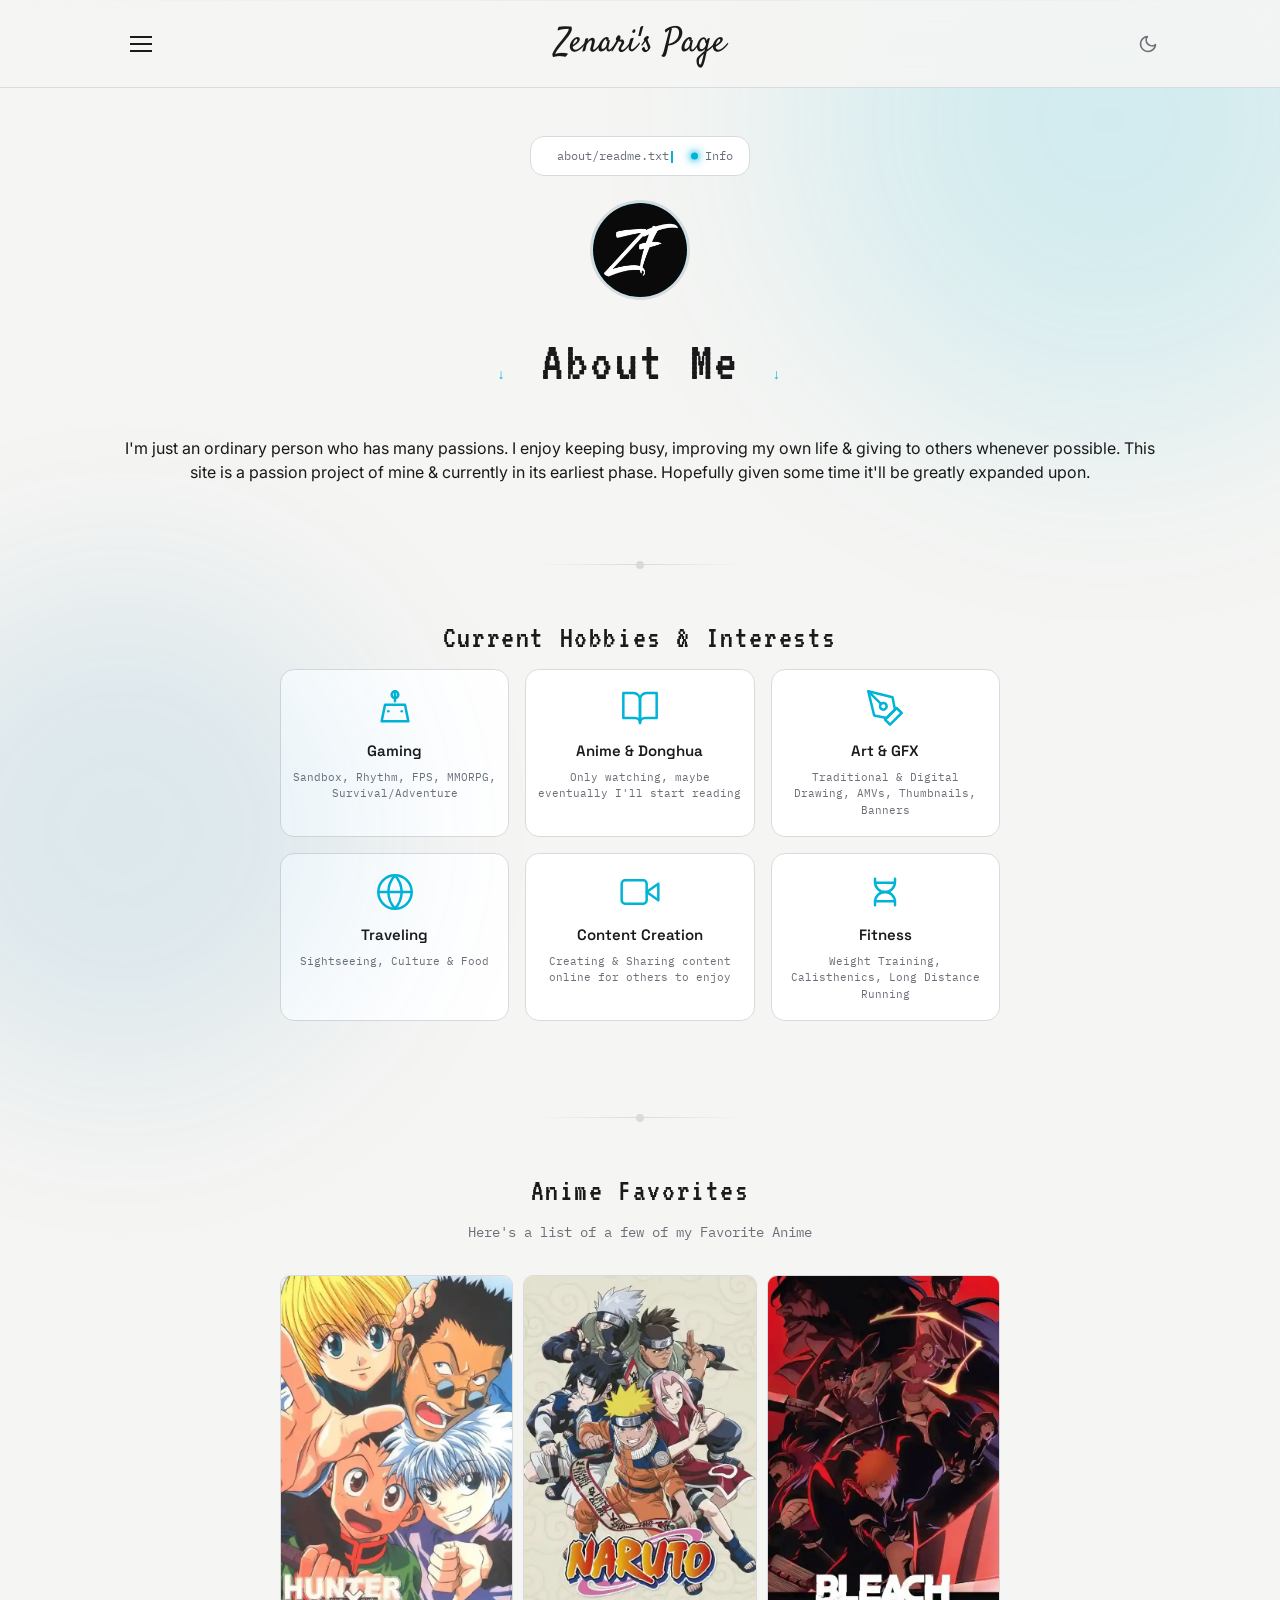
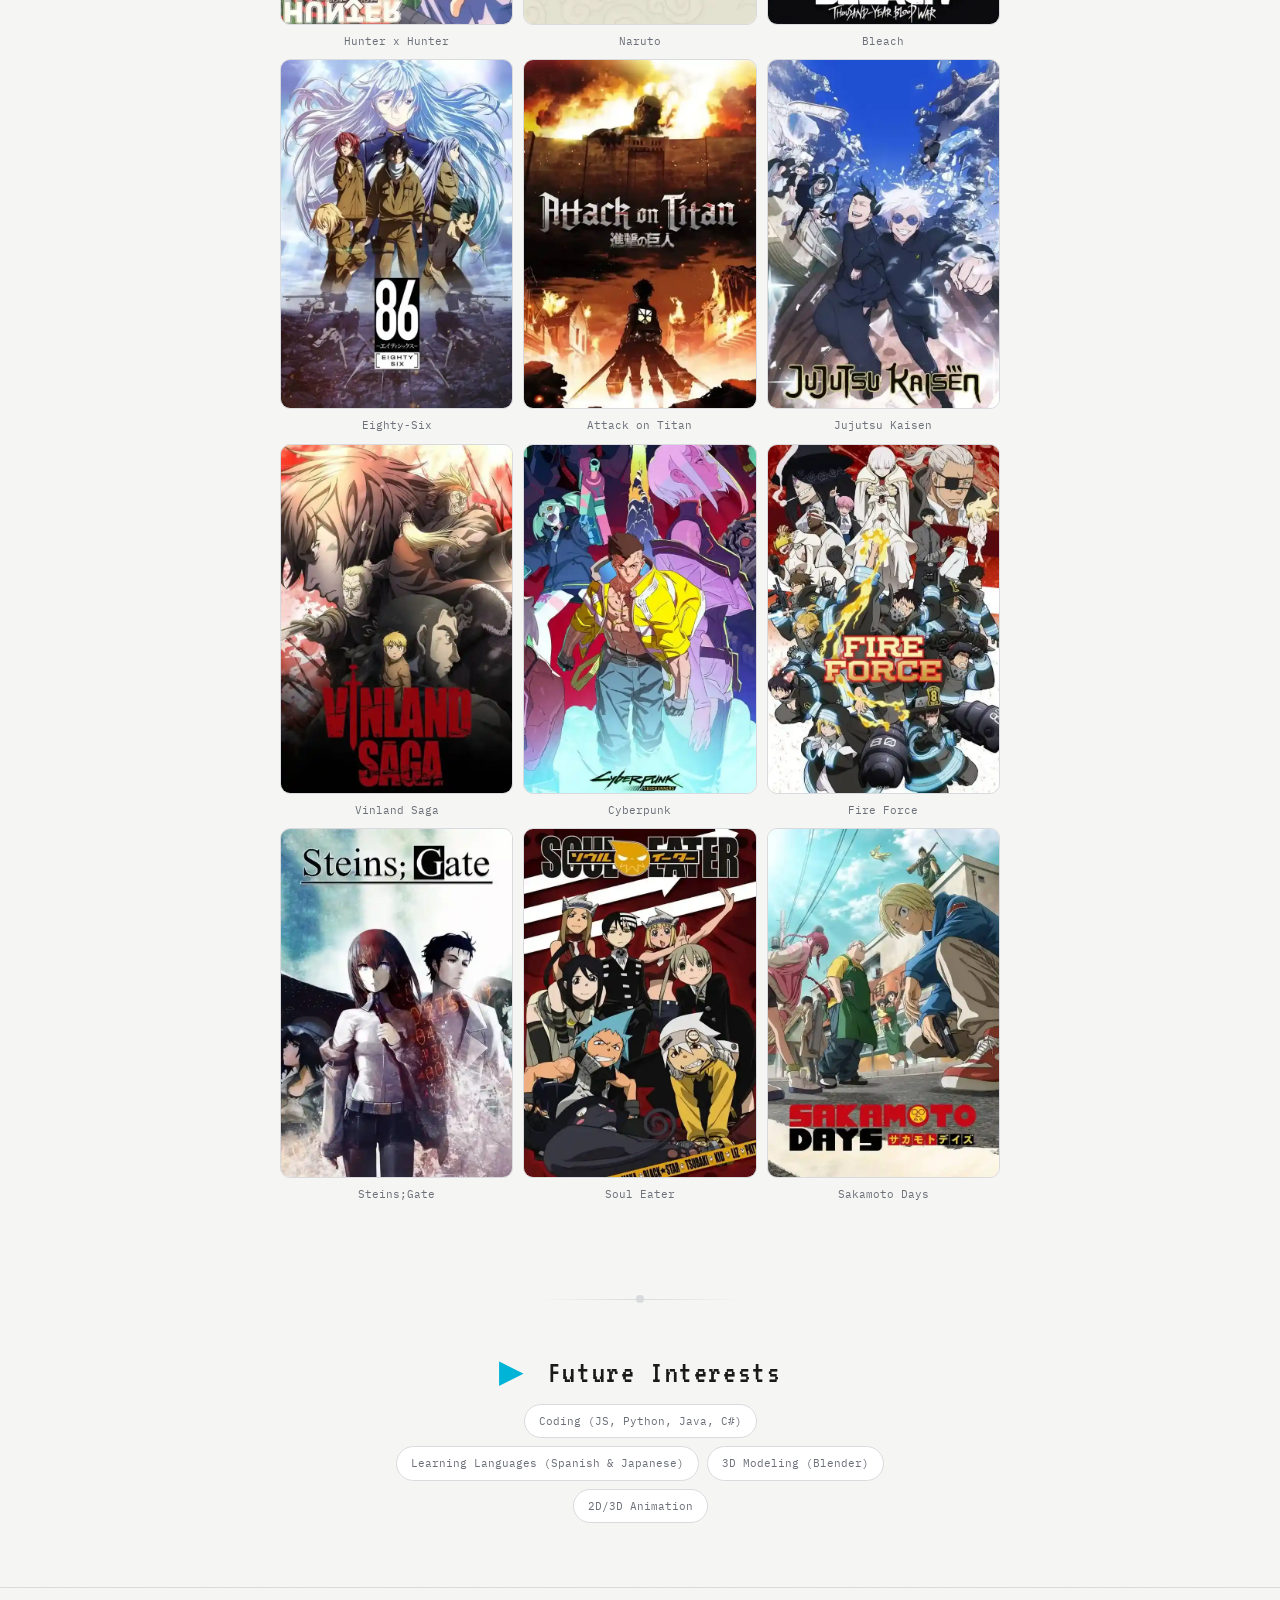
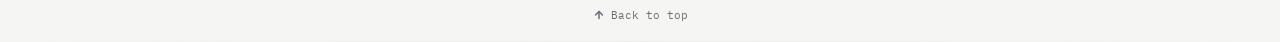
==== about.html @ 9640c80e "Add files via upload" ====
<!DOCTYPE html>
<html lang="en">
<head>
<meta charset="UTF-8">
<meta name="viewport" content="width=device-width, initial-scale=1.0">
<title>About - Zenari's Page</title>
<link rel="preconnect" href="https://fonts.googleapis.com">
<link rel="preconnect" href="https://fonts.gstatic.com" crossorigin>
<link href="https://fonts.googleapis.com/css2?family=Satisfy&family=Space+Grotesk:wght@400;500;600;700&family=Inter:wght@400;500;600&family=IBM+Plex+Mono:wght@400;500&family=VT323&display=swap" rel="stylesheet">
<link rel="stylesheet" href="styles.css?v=4">
<meta name="theme-color" content="#00b4d8">
<meta property="og:site_name" content="ZenariFX">
<meta property="og:title" content="About — Zenari's Page">
<meta property="og:description" content="Learn about Zenari's Hobbies, Interests, Favorite Animes, and More!">
<meta property="og:image" content="https://zenarifx.github.io/Zenaris-Site/images/og-about.webp">
<meta property="og:url" content="https://zenarifx.github.io/Zenaris-Site/about.html">
<meta property="og:type" content="website">
<meta name="twitter:card" content="summary_large_image">
<meta name="twitter:title" content="About — Zenari's Page">
<meta name="twitter:description" content="Learn more about Zenari — hobbies, anime favorites, travel goals & future interests.">
<meta name="twitter:image" content="https://zenarifx.github.io/Zenaris-Site/images/og-about.webp">
</head>
<body class="page-about">

<div class="particles-container"></div>

<header>
  <nav>
    <button class="menu-toggle" aria-label="Menu" aria-expanded="false">
      <span></span><span></span><span></span>
    </button>
    <a class="brand" href="index.html" data-hover-color="#00e58a">Zenari's Page</a>
    <button class="theme-toggle" aria-label="Switch theme">
      <svg viewBox="0 0 24 24" fill="none" stroke="currentColor" stroke-width="2" stroke-linecap="round" stroke-linejoin="round"><path d="M21 12.79A9 9 0 1 1 11.21 3 7 7 0 0 0 21 12.79z"/></svg>
    </button>
    <div class="dropdown">
      <a href="about.html" aria-current="page">About</a>
      <a href="socials.html" data-hover-color="#f4a261">Socials</a>
      <a href="anime-clips.html" data-hover-color="#c77dff">Anime Clips</a>
      <a href="zenaris-amvs.html" data-hover-color="#ffd60a">Zenari's AMVs</a>
    </div>
  </nav>
</header>

<main class="wrap">
  <section class="about-hero">
    <div class="terminal-badge animate-fade-up d1">
      <span class="terminal-prompt"></span> <span class="typewriter" data-text="about/readme.txt"></span> <span class="terminal-status info-dot">Info</span>
    </div>

    <!-- Profile Image -->
    <div class="profile-section animate-fade-up d2">
      <div class="profile-avatar">
        <img src="images/profile.webp" alt="Zenari" onerror="this.style.display='none'" onload="this.nextElementSibling.style.display='none'">
        <div class="profile-avatar-fallback">Z</div>
      </div>
      <h2><span class="arrow-down">&darr;</span> About Me <span class="arrow-down">&darr;</span></h2>
    </div>

    <div class="about-intro animate-fade-up d3">
      <p>I'm just an ordinary person who has many passions. I enjoy keeping busy, improving my own life & giving to others whenever possible. This site is a passion project of mine & currently in its earliest phase. Hopefully given some time it'll be greatly expanded upon.</p>
    </div>
  </section>

  <!-- Section Divider -->
  <div class="section-divider animate-fade-up d3"></div>

  <!-- Hobby Cards -->
  <section class="hobbies-section">
    <h3 class="section-title animate-fade-up d3">Current Hobbies & Interests</h3>
    <div class="hobbies-grid">
      <div class="hobby-card animate-fade-up d4">
        <div class="hobby-icon">
          <svg viewBox="0 0 24 24" fill="none" stroke="currentColor" stroke-width="1.5" stroke-linecap="round" stroke-linejoin="round"><path d="M12 2v6"/><circle cx="12" cy="4" r="2"/><path d="M6 10h12l2 10H4l2-10z"/><path d="M8 14h.01"/><path d="M16 14h.01"/></svg>
        </div>
        <h4>Gaming</h4>
        <p>Sandbox, Rhythm, FPS, MMORPG, Survival/Adventure</p>
      </div>
      <div class="hobby-card animate-fade-up d5">
        <div class="hobby-icon">
          <svg viewBox="0 0 24 24" fill="none" stroke="currentColor" stroke-width="1.5" stroke-linecap="round" stroke-linejoin="round"><path d="M2 3h6a4 4 0 0 1 4 4v14a3 3 0 0 0-3-3H2z"/><path d="M22 3h-6a4 4 0 0 0-4 4v14a3 3 0 0 1 3-3h7z"/></svg>
        </div>
        <h4>Anime & Donghua</h4>
        <p>Only watching, maybe eventually I'll start reading</p>
      </div>
      <div class="hobby-card animate-fade-up d6">
        <div class="hobby-icon">
          <svg viewBox="0 0 24 24" fill="none" stroke="currentColor" stroke-width="1.5" stroke-linecap="round" stroke-linejoin="round"><path d="M12 19l7-7 3 3-7 7-3-3z"/><path d="M18 13l-1.5-7.5L2 2l3.5 14.5L13 18l5-5z"/><path d="M2 2l7.586 7.586"/><circle cx="11" cy="11" r="2"/></svg>
        </div>
        <h4>Art & GFX</h4>
        <p>Traditional & Digital Drawing, AMVs, Thumbnails, Banners</p>
      </div>
      <div class="hobby-card animate-fade-up d7">
        <div class="hobby-icon">
          <svg viewBox="0 0 24 24" fill="none" stroke="currentColor" stroke-width="1.5" stroke-linecap="round" stroke-linejoin="round"><circle cx="12" cy="12" r="10"/><path d="M2 12h20"/><path d="M12 2a15.3 15.3 0 0 1 4 10 15.3 15.3 0 0 1-4 10 15.3 15.3 0 0 1-4-10 15.3 15.3 0 0 1 4-10z"/></svg>
        </div>
        <h4>Traveling</h4>
        <p>Sightseeing, Culture & Food</p>
      </div>
      <div class="hobby-card animate-fade-up d8">
        <div class="hobby-icon">
          <svg viewBox="0 0 24 24" fill="none" stroke="currentColor" stroke-width="1.5" stroke-linecap="round" stroke-linejoin="round"><path d="M23 7l-7 5 7 5V7z"/><rect x="1" y="5" width="15" height="14" rx="2" ry="2"/></svg>
        </div>
        <h4>Content Creation</h4>
        <p>Creating & Sharing content online for others to enjoy</p>
      </div>
      <div class="hobby-card animate-fade-up d8">
        <div class="hobby-icon">
          <svg viewBox="0 0 24 24" fill="none" stroke="currentColor" stroke-width="1.5" stroke-linecap="round" stroke-linejoin="round"><path d="M6.5 6.5h11"/><path d="M6.5 17.5h11"/><path d="M6 20v-2a6 6 0 0 1 12 0v2"/><path d="M6 4v2a6 6 0 0 0 12 0V4"/></svg>
        </div>
        <h4>Fitness</h4>
        <p>Weight Training, Calisthenics, Long Distance Running</p>
      </div>
    </div>
  </section>

  <!-- Section Divider -->
  <div class="section-divider animate-fade-up d8"></div>

  <!-- Anime Favorites Grid -->
  <section class="anime-favorites-section">
    <h3 class="section-title animate-fade-up d8">Anime Favorites</h3>
    <p class="section-subtitle animate-fade-up d8">Here's a list of a few of my Favorite Anime</p>
    <div class="anime-grid">
      <div class="anime-poster animate-fade-up d1" data-title="Hunter x Hunter">
        <div class="anime-poster-img"><img src="images/anime/hxh.webp" alt="Hunter x Hunter" onerror="this.style.display='none';this.parentElement.querySelector('span').style.display='flex'"><span style="display:none">HxH</span></div>
        <p>Hunter x Hunter</p>
      </div>
      <div class="anime-poster animate-fade-up d2" data-title="Naruto">
        <div class="anime-poster-img"><img src="images/anime/naruto.webp" alt="Naruto" onerror="this.style.display='none';this.parentElement.querySelector('span').style.display='flex'"><span style="display:none">Naruto</span></div>
        <p>Naruto</p>
      </div>
      <div class="anime-poster animate-fade-up d3" data-title="Bleach">
        <div class="anime-poster-img"><img src="images/anime/bleach.webp" alt="Bleach" onerror="this.style.display='none';this.parentElement.querySelector('span').style.display='flex'"><span style="display:none">Bleach</span></div>
        <p>Bleach</p>
      </div>
      <div class="anime-poster animate-fade-up d4" data-title="Eighty-Six">
        <div class="anime-poster-img"><img src="images/anime/eighty-six.webp" alt="Eighty-Six" onerror="this.style.display='none';this.parentElement.querySelector('span').style.display='flex'"><span style="display:none">86</span></div>
        <p>Eighty-Six</p>
      </div>
      <div class="anime-poster animate-fade-up d5" data-title="Attack on Titan">
        <div class="anime-poster-img"><img src="images/anime/aot.webp" alt="Attack on Titan" onerror="this.style.display='none';this.parentElement.querySelector('span').style.display='flex'"><span style="display:none">AoT</span></div>
        <p>Attack on Titan</p>
      </div>
      <div class="anime-poster animate-fade-up d6" data-title="Jujutsu Kaisen">
        <div class="anime-poster-img"><img src="images/anime/jjk.webp" alt="Jujutsu Kaisen" onerror="this.style.display='none';this.parentElement.querySelector('span').style.display='flex'"><span style="display:none">JJK</span></div>
        <p>Jujutsu Kaisen</p>
      </div>
      <div class="anime-poster animate-fade-up d7" data-title="Vinland Saga">
        <div class="anime-poster-img"><img src="images/anime/vinland-saga.webp" alt="Vinland Saga" onerror="this.style.display='none';this.parentElement.querySelector('span').style.display='flex'"><span style="display:none">VS</span></div>
        <p>Vinland Saga</p>
      </div>
      <div class="anime-poster animate-fade-up d8" data-title="Cyberpunk: Edgerunners">
        <div class="anime-poster-img"><img src="images/anime/cyberpunk.webp" alt="Cyberpunk: Edgerunners" onerror="this.style.display='none';this.parentElement.querySelector('span').style.display='flex'"><span style="display:none">CP</span></div>
        <p>Cyberpunk</p>
      </div>
      <div class="anime-poster animate-fade-up d1" data-title="Fire Force">
        <div class="anime-poster-img"><img src="images/anime/fire-force.webp" alt="Fire Force" onerror="this.style.display='none';this.parentElement.querySelector('span').style.display='flex'"><span style="display:none">FF</span></div>
        <p>Fire Force</p>
      </div>
      <div class="anime-poster animate-fade-up d2" data-title="Steins;Gate">
        <div class="anime-poster-img"><img src="images/anime/steins-gate.webp" alt="Steins;Gate" onerror="this.style.display='none';this.parentElement.querySelector('span').style.display='flex'"><span style="display:none">SG</span></div>
        <p>Steins;Gate</p>
      </div>
      <div class="anime-poster animate-fade-up d3" data-title="Soul Eater">
        <div class="anime-poster-img"><img src="images/anime/soul-eater.webp" alt="Soul Eater" onerror="this.style.display='none';this.parentElement.querySelector('span').style.display='flex'"><span style="display:none">SE</span></div>
        <p>Soul Eater</p>
      </div>
      <div class="anime-poster animate-fade-up d4" data-title="Sakamoto Days">
        <div class="anime-poster-img"><img src="images/anime/sakamoto-days.webp" alt="Sakamoto Days" onerror="this.style.display='none';this.parentElement.querySelector('span').style.display='flex'"><span style="display:none">SD</span></div>
        <p>Sakamoto Days</p>
      </div>
    </div>
  </section>
    


  </section>

  <!-- Section Divider -->
  <div class="section-divider animate-fade-up d5"></div>

  <!-- Future Interests -->
  <section class="future-section">
    <h3 class="section-title animate-fade-up d5"><span class="section-icon">&#9654;</span> Future Interests</h3>
    <div class="future-tags animate-fade-up d6">
      <span class="future-tag">Coding (JS, Python, Java, C#)</span>
      <span class="future-tag">Learning Languages (Spanish & Japanese)</span>
      <span class="future-tag">3D Modeling (Blender)</span>
      <span class="future-tag">2D/3D Animation</span>
    </div>
  </section>
</main>

<footer class="site-footer">
  <div class="footer-inner">
    <button class="back-to-top" aria-label="Back to top">
      <svg width="12" height="12" viewBox="0 0 14 14" fill="none" stroke="currentColor" stroke-width="1.8" stroke-linecap="round" stroke-linejoin="round"><path d="M7 11V3"/><path d="M3 7l4-4 4 4"/></svg>
      Back to top
    </button>
  </div>
</footer>

<script src="script.js"></script>


</body>
</html>
---- styles.css ----
/* ============================================================ ZENARI'S PAGE - COMPLETE STYLES ============================================================ */:root{--bg:#0e0f11;--ink:#f3f3f0;--ink-soft:#9a9ea6;--line:#24262b;--accent:#00e58a;--accent-ink:#06150f;--card:#17181b;--radius:14px;--footer-line:#1a1b1e}[data-theme="light"]{--bg:#f5f5f3;--ink:#1a1a1a;--ink-soft:#6b6f78;--line:#d9dadd;--accent:#00c97a;--accent-ink:#ffffff;--card:#ffffff;--footer-line:#e8e8e6}*{margin:0;padding:0;box-sizing:border-box}html{scroll-behavior:smooth}body{background:var(--bg);color:var(--ink);font-family:'Inter',sans-serif;line-height:1.5;-webkit-font-smoothing:antialiased;transition:background .3s ease,color .3s ease}a{color:inherit;text-decoration:none}.wrap{max-width:1080px;margin:0 auto;padding:0 24px}::selection{background:var(--cursor-color,var(--accent));color:var(--accent-ink)}:focus-visible{outline:2px solid var(--accent);outline-offset:3px}/* ---------- NOISE OVERLAY ---------- */ .noise-overlay{position:fixed;inset:0;background:url("data:image/svg+xml,%3Csvg viewBox='0 0 256 256' xmlns='http://www.w3.org/2000/svg'%3E%3Cfilter id='n'%3E%3CfeTurbulence type='fractalNoise' baseFrequency='0.85' numOctaves='5' stitchTiles='stitch'/%3E%3C/filter%3E%3Crect width='100%25' height='100%25' filter='url(%23n)' opacity='0.06'/%3E%3C/svg%3E");opacity:0.9;pointer-events:none;z-index:9999;mix-blend-mode:overlay}/* ---------- AMBIENT GLOWS PER PAGE (BRIGHTENED) ---------- */ body::before{content:'';position:fixed;top:-20%;right:-10%;width:600px;height:600px;border-radius:50%;filter:blur(120px);opacity:0.12;pointer-events:none;z-index:0;transition:background .6s ease}body::after{content:'';position:fixed;bottom:-20%;left:-10%;width:500px;height:500px;border-radius:50%;filter:blur(100px);opacity:0.08;pointer-events:none;z-index:0;transition:background .6s ease}body.page-index::before{background:var(--accent)}body.page-index::after{background:var(--accent)}body.page-about::before{background:#00b4d8}body.page-about::after{background:#0077b6}body.page-socials::before{background:#f4a261}body.page-socials::after{background:#e76f51}body.page-clips::before{background:#c77dff}body.page-clips::after{background:#9d4edd}body.page-amvs::before{background:#ffd60a}body.page-amvs::after{background:#ffc300}/* Page-specific typewriter cursor colors */ body.page-index .typewriter-cursor{background:var(--accent)}body.page-about .typewriter-cursor{background:#00b4d8}body.page-socials .typewriter-cursor{background:#f4a261}body.page-clips .typewriter-cursor{background:#c77dff}body.page-amvs .typewriter-cursor{background:#ffd60a}/* Page-specific arrow-down colors */ body.page-index .arrow-down{color:var(--accent)}body.page-about .arrow-down{color:#00b4d8}body.page-socials .arrow-down{color:#f4a261}body.page-clips .arrow-down{color:#c77dff}body.page-amvs .arrow-down{color:#ffd60a}[data-theme="light"] body::before{opacity:0.14}[data-theme="light"] body::after{opacity:0.10}[data-theme="light"] .noise-overlay{opacity:0.4}/* ---------- THEME TOGGLE ---------- */ .theme-toggle{position:absolute;right:12px;top:50%;transform:translateY(-50%);background:none;border:none;cursor:pointer;width:40px;height:40px;border-radius:10px;display:flex;align-items:center;justify-content:center;color:var(--ink-soft);transition:color .15s ease,background .15s ease;z-index:10}.theme-toggle:hover{color:var(--accent);background:rgba(0,229,138,0.08)}.theme-toggle svg{width:20px;height:20px}/* ---------- HEADER ---------- */ header{position:sticky;top:0;z-index:50;background:rgba(14,15,17,0.88);backdrop-filter:blur(14px) saturate(1.2);border-bottom:1px solid var(--line);transition:background .3s ease,border-color .3s ease}header::before{content:'';position:absolute;inset:0;background:url("data:image/svg+xml,%3Csvg viewBox='0 0 256 256' xmlns='http://www.w3.org/2000/svg'%3E%3Cfilter id='n'%3E%3CfeTurbulence type='fractalNoise' baseFrequency='0.75' numOctaves='4' stitchTiles='stitch'/%3E%3C/filter%3E%3Crect width='100%25' height='100%25' filter='url(%23n)' opacity='0.025'/%3E%3C/svg%3E");opacity:0.4;pointer-events:none}header::after{content:'';position:absolute;top:0;left:0;right:0;height:1px;background:linear-gradient(90deg,transparent,rgba(255,255,255,0.06),transparent);pointer-events:none}[data-theme="light"] header{background:rgba(245,245,243,0.88)}[data-theme="light"] header::after{background:linear-gradient(90deg,transparent,rgba(0,0,0,0.04),transparent)}nav{position:relative;display:flex;align-items:center;justify-content:center;padding:18px 24px;max-width:1080px;margin:0 auto}.brand{font-family:'Satisfy',cursive;font-weight:400;font-size:clamp(26px,4.4vw,34px);color:var(--ink);text-align:center}.menu-toggle{position:absolute;left:24px;top:50%;transform:translateY(-50%);background:none;border:none;cursor:pointer;padding:6px}.menu-toggle span{display:block;width:22px;height:2px;background:var(--ink);margin:5px 0;transition:transform .15s ease,opacity .15s ease,background .3s ease}.menu-toggle[aria-expanded="true"] span:nth-child(1){transform:translateY(7px) rotate(45deg)}.menu-toggle[aria-expanded="true"] span:nth-child(2){opacity:0}.menu-toggle[aria-expanded="true"] span:nth-child(3){transform:translateY(-7px) rotate(-45deg)}.dropdown{position:absolute;top:100%;left:0;right:0;background:var(--card);border-bottom:1px solid var(--line);display:flex;justify-content:center;gap:22px;padding:20px 24px;transform:translateY(-8px);opacity:0;pointer-events:none;transition:transform .18s ease,opacity .18s ease,background .3s ease;flex-direction:column;text-align:center}.dropdown.open{transform:translateY(0);opacity:1;pointer-events:auto}.dropdown a{font-family:'IBM Plex Mono',monospace;font-size:13px;letter-spacing:.05em;text-transform:uppercase;color:var(--ink-soft);padding:6px 2px;transition:color .15s ease}.dropdown a[aria-current="page"]{color:var(--accent)}body.page-about .dropdown a[aria-current="page"]{color:#00b4d8}body.page-socials .dropdown a[aria-current="page"]{color:#f4a261}body.page-clips .dropdown a[aria-current="page"]{color:#c77dff}body.page-amvs .dropdown a[aria-current="page"]{color:#ffd60a}/* ---------- PAGE LOAD ANIMATIONS ---------- */ @keyframes fadeUp{from{opacity:0;transform:translateY(30px)}to{opacity:1;transform:translateY(0)}}@keyframes fadeIn{from{opacity:0}to{opacity:1}}@keyframes scaleIn{from{opacity:0;transform:scale(0.92)}to{opacity:1;transform:scale(1)}}.animate-fade-up{opacity:0;animation:fadeUp .7s cubic-bezier(.22,1,.36,1) forwards}.no-animate-fallback .animate-fade-up,.no-animate-fallback .animate-fade-in,.no-animate-fallback .animate-scale-in{opacity:1!important;transform:none!important;animation:none!important}.animate-fade-in{opacity:0;animation:fadeIn .6s ease forwards}.animate-scale-in{opacity:0;animation:scaleIn .6s cubic-bezier(.22,1,.36,1) forwards}.d1{animation-delay:.05s}.d2{animation-delay:.12s}.d3{animation-delay:.2s}.d4{animation-delay:.28s}.d5{animation-delay:.36s}.d6{animation-delay:.44s}.d7{animation-delay:.52s}.d8{animation-delay:.6s}/* ---------- HERO ---------- */ .hero{padding:56px 0 40px}.hero-grid{display:grid;grid-template-columns:1fr;gap:48px;align-items:center;text-align:center}.hero-grid > div:first-child{display:flex;flex-direction:column;align-items:center}h1{font-family:'Space Grotesk',sans-serif;font-weight:700;font-size:clamp(36px,5.5vw,56px);line-height:1.08;letter-spacing:-0.02em}h1 .accent-line{display:none}.hero-actions{margin-top:32px;display:flex;gap:14px;flex-wrap:nowrap !important;justify-content:center}.btn{font-family:'IBM Plex Mono',monospace;font-size:13px;padding:13px 28px;border-radius:100px;border:1px solid var(--ink);transition:all .15s ease;display:inline-flex;align-items:center;gap:8px}.btn.primary{background:var(--ink);color:var(--bg)}.btn.primary:hover{background:var(--accent);border-color:var(--accent);color:var(--accent-ink)}.btn.ghost{color:var(--ink)}.btn.ghost:hover{border-color:var(--ink-soft)}/* ---------- TERMINAL BADGE ---------- */ .terminal-badge{display:inline-flex;align-items:center;gap:10px;font-family:'IBM Plex Mono',monospace;font-size:12px;color:var(--ink-soft);background:var(--card);border:1px solid var(--line);border-radius:var(--radius);padding:10px 16px;margin-bottom:24px}.terminal-prompt{color:var(--accent);font-weight:500}/* Pixel label */ .pixel-label{font-family:'VT323',monospace;font-size:14px;letter-spacing:0.25em;color:var(--ink-soft);display:block;margin-bottom:8px;text-transform:uppercase}/* Hero description */ .hero-desc{color:var(--ink-soft);font-size:17px;max-width:52ch;margin:0 auto 32px;line-height:1.6}/* ---------- STATS ROW (HORIZONTAL) ---------- */ .stats-row{display:flex;flex-direction:row;align-items:stretch;justify-content:center;background:var(--card);border:1px solid var(--line);border-radius:var(--radius);overflow:hidden;margin-top:40px;max-width:520px;margin-left:auto;margin-right:auto}.stat-item{flex:1;padding:20px 12px;text-align:center;display:flex;flex-direction:column;align-items:center;gap:8px}.stat-divider{width:1px;align-self:stretch;background:var(--line);margin:20px 0;flex-shrink:0;display:block !important}.stat-label{font-family:'IBM Plex Mono',monospace;font-size:11px;letter-spacing:0.15em;color:var(--ink-soft)}.stat-value{font-family:'VT323',monospace;font-size:36px;color:var(--ink);line-height:1}.stat-sub{font-family:'IBM Plex Mono',monospace;font-size:11px;color:var(--ink-soft)}/* ---------- EMBED SECTION ---------- */ .embed-section{display:flex;flex-direction:column;gap:20px;max-width:720px;margin:0 auto;padding:0 24px 48px}.embed-card{background:var(--card);border:1px solid var(--line);border-radius:var(--radius);overflow:hidden;transition:border-color .3s ease,background .3s ease}.embed-card:hover{border-color:var(--ink-soft)}.embed-header{display:flex;align-items:center;gap:10px;padding:12px 16px;border-bottom:1px solid var(--line);font-family:'IBM Plex Mono',monospace;font-size:12px}.embed-prompt{color:var(--accent);font-weight:500}.embed-path{color:var(--ink-soft);flex:1;font-family:'IBM Plex Mono',monospace;font-size:12px}.embed-badge{font-size:11px;padding:3px 10px;border:1px solid var(--line);border-radius:6px;color:var(--ink-soft)}.embed-body{position:relative;aspect-ratio:16/9;background:linear-gradient(150deg,#1a1b1e,#0e0f11)}.embed-body iframe{position:absolute;inset:0;width:100%;height:100%;border:none}.embed-mute{position:absolute;bottom:12px;right:12px;width:36px;height:36px;border-radius:50%;background:rgba(0,0,0,0.5);border:1px solid rgba(255,255,255,0.2);color:#fff;display:flex;align-items:center;justify-content:center;cursor:pointer;z-index:5;transition:background .15s ease}.embed-mute:hover{background:rgba(0,0,0,0.7)}.embed-mute svg{width:16px;height:16px}/* ---------- SECTIONS ---------- */ section{padding:72px 0}.section-head{display:flex;justify-content:space-between;align-items:flex-end;margin-bottom:44px;gap:20px;flex-wrap:wrap}.section-head h2{font-family:'Space Grotesk',sans-serif;font-size:clamp(26px,3.4vw,34px);font-weight:700;letter-spacing:-0.01em}/* ---------- GALLERY ---------- */ .gallery{display:grid;grid-template-columns:repeat(3,1fr);gap:24px}.clip-card{background:var(--card);border:1px solid var(--line);border-radius:var(--radius);overflow:hidden;opacity:0;transform:translateY(14px);transition:opacity .5s ease,transform .5s ease,background .3s ease,border-color .3s ease}.clip-card.in{opacity:1;transform:translateY(0)}.clip-thumb{aspect-ratio:9/16;position:relative;background:linear-gradient(150deg,var(--g1,#20232a),var(--g2,#0d0e10));display:flex;align-items:flex-end;padding:14px}.clip-thumb .tc-badge{font-family:'IBM Plex Mono',monospace;font-size:10px;color:rgba(255,255,255,0.85);background:rgba(0,0,0,0.35);padding:4px 8px;border-radius:6px;letter-spacing:.03em}.clip-thumb .play{position:absolute;top:50%;left:50%;transform:translate(-50%,-50%);width:44px;height:44px;border-radius:50%;background:rgba(255,255,255,0.1);border:1px solid rgba(255,255,255,0.25);display:flex;align-items:center;justify-content:center;transition:background .15s ease}.clip-card:hover .play{background:var(--accent);border-color:var(--accent)}.clip-card:hover .play svg{fill:var(--accent-ink)}.clip-info{padding:16px}.clip-info h3{font-family:'Space Grotesk',sans-serif;font-size:15px;font-weight:600;margin-bottom:4px}.clip-info p{font-size:12px;color:var(--ink-soft);font-family:'IBM Plex Mono',monospace}/* ---------- ANIME DROPDOWN ---------- */ .anime-dropdown{position:relative;margin-bottom:32px}.anime-dropdown-toggle{font-family:'IBM Plex Mono',monospace;font-size:13px;padding:12px 20px;background:var(--card);border:1px solid var(--line);border-radius:var(--radius);color:var(--ink);cursor:pointer;display:inline-flex;align-items:center;gap:10px;transition:border-color .15s ease}.anime-dropdown-toggle:hover{border-color:var(--ink-soft)}.anime-dropdown-toggle svg{width:14px;height:14px;transition:transform .2s ease}.anime-dropdown.open .anime-dropdown-toggle svg{transform:rotate(180deg)}.anime-dropdown-menu{position:absolute;top:calc(100% + 8px);left:0;background:var(--card);border:1px solid var(--line);border-radius:var(--radius);padding:12px;display:grid;grid-template-columns:repeat(2,1fr);gap:10px;min-width:220px;opacity:0;transform:translateY(-6px);pointer-events:none;transition:opacity .18s ease,transform .18s ease;z-index:40}.anime-dropdown.open .anime-dropdown-menu{opacity:1;transform:translateY(0);pointer-events:auto}.anime-thumb{aspect-ratio:3/4;border-radius:10px;background:linear-gradient(150deg,var(--g1,#2a2d35),var(--g2,#1a1c22));display:flex;align-items:flex-end;padding:8px;cursor:pointer;transition:transform .15s ease,border-color .15s ease;border:1px solid transparent;position:relative;overflow:hidden}.anime-thumb:hover{transform:translateY(-3px);border-color:var(--accent)}.anime-thumb span{font-family:'Space Grotesk',sans-serif;font-size:11px;font-weight:600;color:#fff;text-shadow:0 1px 4px rgba(0,0,0,0.6)}/* ============================================================ CLIPS PAGE - TERMINAL STYLE REBRAND ============================================================ */ .clips-hero{text-align:center;padding:48px 0 32px}.clips-hero h2{font-family:'VT323',monospace;font-size:clamp(36px,6vw,56px);font-weight:400;letter-spacing:0.05em;margin-bottom:16px;color:var(--ink)}.clips-desc{color:var(--ink-soft);font-size:16px;max-width:52ch;margin:0 auto 32px;line-height:1.7}/* Search Bar */ .search-bar{display:flex;align-items:center;gap:12px;background:var(--card);border:1px solid var(--line);border-radius:var(--radius);padding:14px 18px;max-width:520px;margin:0 auto 16px;transition:border-color .15s ease;position:relative}.search-bar:focus-within{border-color:var(--ink-soft)}.search-bar svg{width:18px;height:18px;color:var(--ink-soft);flex-shrink:0}.search-bar input{background:none;border:none;color:var(--ink);font-family:'IBM Plex Mono',monospace;font-size:14px;width:100%;outline:none}.search-bar input::placeholder{color:var(--ink-soft)}.search-clear{background:none;border:none;color:var(--ink-soft);cursor:pointer;padding:4px;border-radius:50%;display:flex;align-items:center;justify-content:center;opacity:0;transition:opacity .15s ease,color .15s ease;pointer-events:none}.search-clear.visible{opacity:1;pointer-events:auto}.search-clear:hover{color:var(--accent)}/* Filter Dropdown */ .filter-dropdown{max-width:520px;margin:0 auto 32px;position:relative;z-index:40}.filter-toggle{width:100%;display:flex;align-items:center;justify-content:space-between;background:var(--card);border:1px solid var(--line);border-radius:var(--radius);padding:14px 18px;color:var(--ink);font-family:'IBM Plex Mono',monospace;font-size:13px;letter-spacing:0.1em;cursor:pointer;transition:border-color .15s ease}.filter-toggle:hover{border-color:var(--ink-soft)}.filter-toggle strong{color:var(--ink);font-weight:600}.filter-toggle svg{width:14px;height:14px;color:var(--ink-soft);transition:transform .2s ease}.filter-dropdown.open .filter-toggle svg{transform:rotate(180deg)}/* Filter Dropdown Menu */ .filter-dropdown-menu{position:absolute;top:calc(100% + 8px);left:0;right:0;background:var(--card);border:1px solid var(--line);border-radius:var(--radius);padding:8px;display:flex;flex-direction:column;gap:2px;opacity:0;transform:translateY(-6px);pointer-events:none;transition:opacity .18s ease,transform .18s ease;z-index:40;box-shadow:0 8px 32px rgba(0,0,0,0.3)}.filter-dropdown.open .filter-dropdown-menu{opacity:1;transform:translateY(0);pointer-events:auto}.filter-option{font-family:'IBM Plex Mono',monospace;font-size:13px;letter-spacing:0.1em;padding:12px 16px;border-radius:10px;border:none;background:none;color:var(--ink-soft);cursor:pointer;text-align:left;transition:background .15s ease,color .15s ease}.filter-option:hover{background:rgba(0,229,138,0.06);color:var(--ink)}.filter-option.active{background:var(--bg);color:var(--accent)}/* Clips Grid */ .clips-grid-section{padding:0 24px 48px;max-width:720px;margin:0 auto}.clips-grid{display:grid;grid-template-columns:1fr;gap:16px}/* Clip Tile */ .clip-tile{display:block;position:relative;border-radius:var(--radius);border:1px solid var(--line);overflow:hidden;cursor:pointer;transition:border-color .3s ease,transform .2s ease,opacity .3s ease;text-decoration:none;color:inherit}.clip-tile:hover{border-color:var(--ink-soft);transform:translateY(-2px)}.clip-tile.hidden{display:none}.clip-tile-bg{position:relative;aspect-ratio:16/9;display:flex;align-items:center;justify-content:center;overflow:hidden;background:linear-gradient(150deg,#1a0b1a,#0d050d)}.clip-tile-img{position:absolute;inset:0;width:100%;height:100%;object-fit:cover;z-index:1}.clip-tile-overlay{position:absolute;inset:0;background:linear-gradient(180deg,rgba(0,0,0,0.2) 0%,rgba(0,0,0,0.5) 100%);z-index:2}.clip-tile-blur{position:absolute;inset:0;background:url("data:image/svg+xml,%3Csvg xmlns='http://www.w3.org/2000/svg' width='100' height='100'%3E%3Cfilter id='b'%3E%3CfeGaussianBlur stdDeviation='8'/%3E%3C/filter%3E%3Crect width='100%25' height='100%25' fill='%23300a30'/%3E%3Crect x='20' y='20' width='60' height='60' fill='%23581858' filter='url(%23b)'/%3E%3Crect x='40' y='10' width='30' height='80' fill='%23ff0055' filter='url(%23b)' opacity='0.3'/%3E%3C/svg%3E") center/cover;filter:blur(20px) saturate(1.4);opacity:0.6;z-index:1}.clip-tile-text{position:absolute;inset:0;display:flex;flex-direction:column;align-items:center;justify-content:center;z-index:3;padding:24px;text-align:center}.clip-tile-text h4{font-family:'Space Grotesk',sans-serif;font-size:20px;font-weight:700;color:#fff;text-shadow:0 2px 12px rgba(0,0,0,0.6);margin-bottom:6px}.clip-tile-text p{font-family:'IBM Plex Mono',monospace;font-size:12px;color:rgba(255,255,255,0.7);text-shadow:0 1px 6px rgba(0,0,0,0.5)}.clip-tile-badge{position:absolute;top:14px;right:14px;font-family:'IBM Plex Mono',monospace;font-size:10px;letter-spacing:0.1em;padding:5px 12px;background:rgba(0,0,0,0.45);border:1px solid rgba(255,255,255,0.15);border-radius:6px;color:rgba(255,255,255,0.9);z-index:4;text-transform:uppercase}.clip-tile-badge.coming{border-color:rgba(255,255,255,0.25);color:rgba(255,255,255,0.85)}/* Clips Empty State */ .clips-empty{text-align:center;padding:48px 24px}.clips-empty p{font-family:'IBM Plex Mono',monospace;font-size:14px;color:var(--ink-soft);letter-spacing:0.05em}/* Clips List - Horizontal Rows (legacy,kept for compatibility) */ .clips-list{display:flex;flex-direction:column;gap:12px;padding:0 24px 48px;max-width:720px;margin:0 auto}.clip-row{position:relative;display:flex;align-items:center;justify-content:space-between;padding:20px 16px;border-radius:var(--radius);border:1px solid var(--line);overflow:hidden;cursor:pointer;transition:border-color .2s ease,transform .2s ease}.clip-row:hover{border-color:var(--ink-soft);transform:translateX(4px)}.clip-row-bg{position:absolute;inset:0;opacity:0.6;z-index:0}.clip-row-content{position:relative;z-index:1}.clip-row-content h3{font-family:'Space Grotesk',sans-serif;font-size:16px;font-weight:600;color:var(--ink);margin-bottom:4px}.clip-row-content p{font-family:'IBM Plex Mono',monospace;font-size:12px;color:var(--ink-soft)}.clip-row-meta{position:relative;z-index:1}/* ============================================================ ABOUT PAGE - TERMINAL STYLE ============================================================ */ .about-hero{text-align:center;padding:48px 0 32px}.about-hero h2{font-family:'VT323',monospace;font-size:clamp(36px,6vw,56px);font-weight:400;letter-spacing:0.05em;margin-bottom:16px;color:var(--ink)}.about-desc{color:var(--ink-soft);font-size:16px;max-width:56ch;margin:0 auto;line-height:1.7}/* ============================================================ SOCIALS PAGE - TERMINAL STYLE ============================================================ */ .socials-hero{text-align:center;padding:48px 0 32px}.socials-hero h2{font-family:'VT323',monospace;font-size:clamp(36px,6vw,56px);font-weight:400;letter-spacing:0.05em;margin-bottom:16px;color:var(--ink)}.socials-desc{color:var(--ink-soft);font-size:16px;max-width:52ch;margin:0 auto 32px;line-height:1.7}.socials-list{padding:0 16px 40px;max-width:520px;margin:0 auto}.socials-grid{display:flex;flex-direction:column;gap:12px}.socials-card{display:flex;align-items:center;gap:16px;padding:18px 20px;background:var(--card);border:1px solid var(--line);border-radius:var(--radius);transition:border-color .15s ease,transform .15s ease,background .3s ease}.socials-card:hover{border-color:var(--ink-soft);transform:translateX(4px)}.socials-icon{width:34px;height:34px;display:flex;align-items:center;justify-content:center;flex-shrink:0}.socials-info{flex:1}.socials-info h3{font-family:'Space Grotesk',sans-serif;font-size:16px;font-weight:600;margin-bottom:2px}.socials-info span{font-family:'IBM Plex Mono',monospace;font-size:12px;color:var(--ink-soft)}.socials-arrow{font-family:'IBM Plex Mono',monospace;font-size:14px;color:var(--ink-soft);transition:color .15s ease,transform .15s ease}.socials-card:hover .socials-arrow{color:var(--accent);transform:translateX(2px)}/* ============================================================ AMVS PAGE - TERMINAL STYLE ============================================================ */ .amvs-hero{text-align:center;padding:48px 0 32px}.amvs-hero h2{font-family:'VT323',monospace;font-size:clamp(36px,6vw,56px);font-weight:400;letter-spacing:0.05em;margin-bottom:16px;color:var(--ink)}.amvs-desc{color:var(--ink-soft);font-size:16px;max-width:52ch;margin:0 auto 32px;line-height:1.7}.amvs-grid{display:flex;flex-direction:column;gap:20px;padding:0 16px 40px;max-width:720px;margin:0 auto}.amv-card{background:var(--card);border:1px solid var(--line);border-radius:var(--radius);overflow:hidden;transition:border-color .3s ease,background .3s ease}.amv-card:hover{border-color:var(--ink-soft)}.amv-card-header{display:flex;align-items:center;gap:10px;padding:12px 16px;border-bottom:1px solid var(--line);font-family:'IBM Plex Mono',monospace;font-size:12px}.amv-card-body{position:relative;aspect-ratio:16/9;background:linear-gradient(150deg,#1a1b1e,#0e0f11)}.amv-card-body iframe{position:absolute;inset:0;width:100%;height:100%;border:none}/* ---------- FOOTER ---------- */ .site-footer{position:relative;left:0;right:0;z-index:50;background:rgba(14,15,17,0.88);backdrop-filter:blur(14px) saturate(1.2);border-top:1px solid var(--line);padding:14px 24px;transition:background .3s ease,border-color .3s ease,opacity .5s ease,transform .5s ease;opacity:0;transform:translateY(20px);pointer-events:none}.site-footer.visible{opacity:1;transform:translateY(0);pointer-events:auto}.site-footer::before{content:'';position:absolute;inset:0;background:url("data:image/svg+xml,%3Csvg viewBox='0 0 256 256' xmlns='http://www.w3.org/2000/svg'%3E%3Cfilter id='n'%3E%3CfeTurbulence type='fractalNoise' baseFrequency='0.75' numOctaves='4' stitchTiles='stitch'/%3E%3C/filter%3E%3Crect width='100%25' height='100%25' filter='url(%23n)' opacity='0.025'/%3E%3C/svg%3E");opacity:0.4;pointer-events:none}.site-footer::after{content:'';position:absolute;bottom:0;left:0;right:0;height:1px;background:linear-gradient(90deg,transparent,rgba(255,255,255,0.04),transparent);pointer-events:none}[data-theme="light"] .site-footer{background:rgba(245,245,243,0.88)}[data-theme="light"] .site-footer.visible{opacity:1}[data-theme="light"] .site-footer::after{background:linear-gradient(90deg,transparent,rgba(0,0,0,0.03),transparent)}.footer-inner{max-width:1080px;margin:0 auto;display:flex;align-items:center;justify-content:center;gap:16px;position:relative;z-index:1}.footer-brand{font-family:'Satisfy',cursive;font-size:16px;color:var(--ink-soft)}.back-to-top{font-family:'IBM Plex Mono',monospace;font-size:11px;color:var(--ink-soft);display:flex;align-items:center;gap:6px;cursor:pointer;background:none;border:none;padding:6px 12px;border-radius:8px;transition:color .15s ease,background .15s ease}.back-to-top:hover{color:var(--accent);background:rgba(0,229,138,0.08)}body.page-about .back-to-top:hover{color:#00b4d8;background:rgba(0,180,216,0.08)}body.page-socials .back-to-top:hover{color:#f4a261;background:rgba(244,162,97,0.08)}body.page-clips .back-to-top:hover{color:#c77dff;background:rgba(199,125,255,0.08)}body.page-amvs .back-to-top:hover{color:#ffd60a;background:rgba(255,214,10,0.08)}.back-to-top svg{width:12px;height:12px}/* ---------- GLOWING STATUS DOTS ---------- */ .terminal-status{position:relative;padding-left:22px !important}.terminal-status::before{content:'';position:absolute;left:8px;top:50%;transform:translateY(-50%);width:7px;height:7px;border-radius:50%;background:#00e58a;box-shadow:0 0 6px #00e58a,0 0 12px #00e58a;animation:pulse-glow 2s ease-in-out infinite}@keyframes pulse-glow{0%,100%{opacity:1}50%{opacity:0.5}}.info-dot::before{background:#00b4d8;box-shadow:0 0 6px #00b4d8,0 0 12px #00b4d8}.active-dot::before{background:#f4a261;box-shadow:0 0 6px #f4a261,0 0 12px #f4a261}.clip-dot::before{background:#c77dff;box-shadow:0 0 6px #c77dff,0 0 12px #c77dff}.amv-dot::before{background:#ffd60a;box-shadow:0 0 6px #ffd60a,0 0 12px #ffd60a}/* ---------- DISCORD PROFILE EMBED ---------- */ .discord-embed{max-width:520px;margin:32px auto 0;background:var(--card);border:1px solid var(--line);border-radius:var(--radius);overflow:hidden;transition:border-color .3s ease,background .3s ease}.discord-embed:hover{border-color:var(--ink-soft)}.discord-embed-header{display:flex;align-items:center;gap:10px;padding:12px 16px;border-bottom:1px solid var(--line);font-family:'IBM Plex Mono',monospace;font-size:12px;color:var(--ink-soft)}.discord-embed-header svg{color:var(--ink)}.discord-embed-body{display:flex;align-items:center;gap:16px;padding:20px}.discord-avatar{width:56px;height:56px;border-radius:50%;background:linear-gradient(150deg,#5865F2,#4752C4);flex-shrink:0;display:flex;align-items:center;justify-content:center;background-size:cover;background-position:center}.discord-info h4{font-family:'Space Grotesk',sans-serif;font-size:16px;font-weight:600;margin-bottom:2px;color:var(--ink)}.discord-info p{font-family:'IBM Plex Mono',monospace;font-size:12px;color:var(--ink-soft);margin-bottom:6px}.discord-id{display:inline-block;font-family:'IBM Plex Mono',monospace;font-size:11px;padding:4px 10px;background:var(--bg);border:1px solid var(--line);border-radius:6px;color:var(--ink-soft)}/* ---------- CLIPS PLACEHOLDER CARD ---------- */ .clips-coming-soon{padding:0 24px 48px;max-width:720px;margin:0 auto}.coming-soon-title{font-family:'IBM Plex Mono',monospace;font-size:13px;letter-spacing:0.15em;text-transform:uppercase;color:var(--ink-soft);margin-bottom:20px;text-align:center}.clip-placeholder-card{display:block;position:relative;border-radius:var(--radius);border:1px solid var(--line);overflow:hidden;cursor:pointer;transition:border-color .3s ease,transform .2s ease;text-decoration:none;color:inherit}.clip-placeholder-card:hover{border-color:var(--ink-soft);transform:translateY(-2px)}.clip-placeholder-bg{position:relative;aspect-ratio:16/9;background:linear-gradient(150deg,#1a0b1a,#0d050d);display:flex;align-items:center;justify-content:center}.clip-placeholder-blur{position:absolute;inset:0;background:url("data:image/svg+xml,%3Csvg xmlns='http://www.w3.org/2000/svg' width='100' height='100'%3E%3Cfilter id='b'%3E%3CfeGaussianBlur stdDeviation='8'/%3E%3C/filter%3E%3Crect width='100%25' height='100%25' fill='%23300a30'/%3E%3Crect x='20' y='20' width='60' height='60' fill='%23581858' filter='url(%23b)'/%3E%3Crect x='40' y='10' width='30' height='80' fill='%23ff0055' filter='url(%23b)' opacity='0.3'/%3E%3C/svg%3E") center/cover;filter:blur(20px) saturate(1.4);opacity:0.8}.clip-placeholder-text{position:relative;z-index:1;text-align:center;padding:24px}.clip-placeholder-text h4{font-family:'Space Grotesk',sans-serif;font-size:clamp(20px,3vw,28px);font-weight:700;color:#fff;text-shadow:0 2px 12px rgba(0,0,0,0.6);margin-bottom:8px}.clip-placeholder-text p{font-family:'IBM Plex Mono',monospace;font-size:12px;color:rgba(255,255,255,0.7);text-shadow:0 1px 6px rgba(0,0,0,0.5)}/* ---------- FOOTER CLEANUP ---------- */ .footer-inner{justify-content:center}/* Discord status dot */ .discord-status-dot{width:8px;height:8px;border-radius:50%;margin-left:auto;background:#747f8d;box-shadow:0 0 4px rgba(116,127,141,0.5);transition:background .3s ease,box-shadow .3s ease}.discord-status-dot.online{background:#3ba55d;box-shadow:0 0 6px #3ba55d,0 0 12px #3ba55d}.discord-status-dot.idle{background:#faa81a;box-shadow:0 0 6px #faa81a,0 0 12px #faa81a}.discord-status-dot.dnd{background:#ed4245;box-shadow:0 0 6px #ed4245,0 0 12px #ed4245}.discord-status-dot.streaming{background:#593695;box-shadow:0 0 6px #593695,0 0 12px #593695}/* Public Discord embed */ .public-discord{margin-top:16px;opacity:0.7}.public-discord:hover{opacity:1}.discord-coming-badge{margin-left:auto;font-family:'IBM Plex Mono',monospace;font-size:10px;padding:3px 8px;background:var(--bg);border:1px solid var(--line);border-radius:6px;color:var(--ink-soft)}.public-avatar{background:linear-gradient(150deg,#5865F2,#4752C4);position:relative}.public-avatar::before{content:'';position:absolute;inset:0;background:url("data:image/svg+xml,%3Csvg xmlns='http://www.w3.org/2000/svg' viewBox='0 0 24 24' fill='white'%3E%3Cpath d='M20.317 4.37a19.791 19.791 0 0 0-4.885-1.515.074.074 0 0 0-.079.037c-.21.375-.444.864-.608 1.25a18.27 18.27 0 0 0-5.487 0 12.64 12.64 0 0 0-.617-1.25.077.077 0 0 0-.079-.037A19.736 19.736 0 0 0 3.677 4.37a.07.07 0 0 0-.032.027C.533 9.046-.32 13.58.099 18.057a.082.082 0 0 0 .031.057 19.9 19.9 0 0 0 5.993 3.03.078.078 0 0 0 .084-.028c.462-.63.874-1.295 1.226-1.994a.076.076 0 0 0-.041-.106 13.107 13.107 0 0 1-1.872-.892.077.077 0 0 1-.008-.128 10.2 10.2 0 0 0 .372-.292.074.074 0 0 1 .077-.01c3.928 1.793 8.18 1.793 12.062 0a.074.074 0 0 1 .078.01c.12.098.246.198.373.292a.077.077 0 0 1-.006.127 12.299 12.299 0 0 1-1.873.892.077.077 0 0 0-.041.107c.36.698.772 1.362 1.225 1.993a.076.076 0 0 0 .084.028 19.839 19.839 0 0 0 6.002-3.03.077.077 0 0 0 .032-.054c.5-5.177-.838-9.674-3.549-13.66a.061.061 0 0 0-.031-.03zM8.02 15.33c-1.183 0-2.157-1.085-2.157-2.419 0-1.333.956-2.419 2.157-2.419 1.21 0 2.176 1.096 2.157 2.42 0 1.333-.956 2.418-2.157 2.418zm7.975 0c-1.183 0-2.157-1.085-2.157-2.419 0-1.333.955-2.419 2.157-2.419 1.21 0 2.176 1.096 2.157 2.42 0 1.333-.946 2.418-2.157 2.418z'/%3E%3C/svg%3E") center/60% no-repeat}/* ---------- FLOATING PARTICLES ---------- */ .particles-container{position:fixed;inset:0;pointer-events:none;z-index:1;overflow:hidden}.particle{position:absolute;border-radius:50%;opacity:0;animation:particle-float linear infinite;will-change:transform,opacity}@keyframes particle-float{0%{opacity:0;transform:translateY(110vh) translateX(0) scale(0.3)}5%{opacity:0.6}95%{opacity:0.2}100%{opacity:0;transform:translateY(-10vh) translateX(var(--drift)) scale(0.8)}}/* Page-specific particle colors */ body.page-index .particle{background:var(--accent)}body.page-about .particle{background:#00b4d8}body.page-socials .particle{background:#f4a261}body.page-clips .particle{background:#c77dff}body.page-amvs .particle{background:#ffd60a}/* Light mode particles - use white for visibility */ [data-theme="light"] .particle{background:rgba(255,255,255,0.7) !important}/* ============================================================ NEW FEATURES - TRANSITIONS,TYPING,BORDERS,SKELETON ============================================================ */ /* ---------- PAGE TRANSITION OVERLAY ---------- */ .page-transition{position:fixed;inset:0;background:var(--bg);z-index:9998;opacity:1;pointer-events:none;transition:opacity .3s ease}.page-transition.fade-out{opacity:0}/* ---------- TYPING EFFECT ---------- */ .typewriter{display:inline}.typewriter-cursor{display:inline-block;width:2px;height:1em;background:var(--accent);margin-left:2px;animation:blink-cursor 1s step-end infinite;vertical-align:text-bottom}@keyframes blink-cursor{0%,100%{opacity:1}50%{opacity:0}}/* ---------- ANIMATED GRADIENT BORDERS ---------- */ .gradient-border{position:relative;z-index:1}.gradient-border::before{content:'';position:absolute;inset:-2px;border-radius:calc(var(--radius) + 2px);background:linear-gradient(90deg,var(--accent),#00b4d8,#c77dff,#ffd60a,var(--accent));background-size:300% 300%;animation:gradient-rotate 4s ease infinite;z-index:-1;opacity:0;transition:opacity .3s ease}.gradient-border:hover::before{opacity:1}@keyframes gradient-rotate{0%{background-position:0% 50%}50%{background-position:100% 50%}100%{background-position:0% 50%}}/* ---------- SKELETON LOADING ---------- */ .skeleton{background:linear-gradient(90deg,var(--line) 25%,var(--card) 50%,var(--line) 75%);background-size:200% 100%;animation:skeleton-shimmer 1.5s infinite;border-radius:6px;color:transparent!important}@keyframes skeleton-shimmer{0%{background-position:200% 0}100%{background-position:-200% 0}}.skeleton-text{height:12px;margin-bottom:8px}.skeleton-text.short{width:40%}.skeleton-text.long{width:80%}.skeleton-circle{width:56px;height:56px;border-radius:50%}.skeleton-rect{aspect-ratio:16/9;width:100%;border-radius:var(--radius)}.skeleton-card{background:var(--card);border:1px solid var(--line);border-radius:var(--radius);padding:16px}/* ---------- RESPONSIVE ---------- */ .arrow-down{display:inline-block;font-size:14px;margin:0 8px;animation:arrow-bounce 1.5s ease-in-out infinite}.arrow-down:nth-child(2){animation-delay:0.2s}@keyframes arrow-bounce{0%,100%{transform:translateY(0)}50%{transform:translateY(-6px)}}@media (max-width:860px){.embed-grid{grid-template-columns:1fr;max-width:360px}.country-columns{grid-template-columns:repeat(2,1fr)}.gallery{grid-template-columns:repeat(2,1fr)}}/* ABOUT PAGE ENHANCEMENTS ============================================================ */
/* Profile Section */ .profile-section{text-align:center;margin-bottom:32px}.profile-avatar{width:100px;height:100px;border-radius:50%;margin:0 auto 20px;position:relative;overflow:hidden;background:linear-gradient(150deg,#00b4d8,#0077b6);border:3px solid var(--line);transition:border-color .3s ease,transform .3s ease}.profile-avatar:hover{border-color:#00b4d8;transform:scale(1.05)}.profile-avatar img{width:100%;height:100%;object-fit:cover;border-radius:50%}.profile-avatar-fallback{position:absolute;inset:0;display:flex;align-items:center;justify-content:center;font-family:'Space Grotesk',sans-serif;font-size:48px;font-weight:700;color:#fff}
/* Section Dividers */ .section-divider{max-width:200px;height:1px;margin:48px auto;background:linear-gradient(90deg,transparent,var(--line),transparent);position:relative}.section-divider::before{content:'';position:absolute;left:50%;top:50%;transform:translate(-50%,-50%);width:8px;height:8px;background:var(--line);border-radius:50%}
/* Section Titles */ .section-title{font-family:'VT323',monospace;font-size:clamp(24px,4vw,32px);font-weight:400;letter-spacing:0.05em;text-align:center;margin-bottom:8px;color:var(--ink)}.section-icon{color:#00b4d8;margin-right:8px}.section-subtitle{text-align:center;color:var(--ink-soft);font-size:14px;font-family:'IBM Plex Mono',monospace;margin-bottom:32px}
/* Hobby Cards */ .hobbies-section{padding:0 24px 48px}.hobbies-grid{display:grid;grid-template-columns:repeat(3,1fr);gap:16px;max-width:720px;margin:0 auto}.hobby-card{background:var(--card);border:1px solid var(--line);border-radius:var(--radius);padding:18px 12px;text-align:center;transition:border-color .3s ease,transform .2s ease,background .3s ease;cursor:default}.hobby-card:hover{border-color:#00b4d8;transform:translateY(-4px)}.hobby-icon{width:40px;height:40px;margin:0 auto 12px;color:#00b4d8}.hobby-icon svg{width:100%;height:100%}.hobby-card h4{font-family:'Space Grotesk',sans-serif;font-size:15px;font-weight:600;margin-bottom:6px;color:var(--ink)}.hobby-card p{font-family:'IBM Plex Mono',monospace;font-size:11px;color:var(--ink-soft);line-height:1.5}
/* Anime Favorites Grid */ .anime-favorites-section{padding:0 24px 48px}.anime-grid{display:grid;grid-template-columns:repeat(3,1fr);gap:10px;max-width:720px;margin:0 auto}.anime-poster{text-align:center;cursor:default}.anime-poster-img{aspect-ratio:2/3;border-radius:10px;background:var(--poster-bg,linear-gradient(150deg,#1a1b1e,#0e0f11));display:flex;align-items:center;justify-content:center;margin-bottom:8px;border:1px solid var(--line);transition:border-color .3s ease,transform .2s ease;overflow:hidden;position:relative}.anime-poster:hover .anime-poster-img{border-color:#00b4d8;transform:translateY(-3px)}.anime-poster-img img{width:100%;height:100%;object-fit:cover;display:block}.anime-poster-img span{font-family:'VT323',monospace;font-size:20px;color:rgba(255,255,255,0.5);letter-spacing:0.1em}.anime-poster p{font-family:'IBM Plex Mono',monospace;font-size:11px;color:var(--ink-soft);white-space:nowrap;overflow:hidden;text-overflow:ellipsis}
/* World Map */ .travel-section{padding:0 24px 48px}.world-map-wrapper{max-width:720px;margin:0 auto;background:var(--card);border:1px solid var(--line);border-radius:var(--radius);overflow:hidden;position:relative;touch-action:none}.map-zoom-controls{display:flex;gap:8px;z-index:10;margin:0}.map-zoom-controls-desktop{position:absolute;top:12px;right:12px;flex-direction:column}.map-zoom-controls-mobile{position:static;flex-direction:row;justify-content:center;margin-top:12px;display:none}.map-zoom-btn{width:36px;height:36px;border-radius:8px;background:var(--card);border:1px solid var(--line);color:#00b4d8;font-family:'IBM Plex Mono',monospace;font-size:16px;font-weight:600;cursor:pointer;display:flex;align-items:center;justify-content:center;transition:color .15s ease,border-color .15s ease,background .15s ease;-webkit-tap-highlight-color:transparent;-webkit-touch-callout:none;user-select:none}.map-zoom-btn:hover{color:var(--accent);border-color:var(--ink-soft)}.map-zoom-btn:active{color:#00b4d8;border-color:#00b4d8;background:rgba(0,180,216,.2);box-shadow:0 0 12px rgba(0,180,216,.6),0 0 24px rgba(0,180,216,.3),inset 0 0 8px rgba(0,180,216,.2);transform:scale(.92)}.world-map-container{position:relative;width:100%;transform-origin:center center;transition:transform .25s cubic-bezier(.22,1,.36,1);cursor:default;aspect-ratio:4000/2080;order:1;background:var(--card);border:1px solid var(--line);border-radius:0;overflow:hidden}.world-map-wrapper:has(.world-map-container[style*="scale"]) .world-map-container{cursor:grab}.world-map-wrapper:has(.world-map-container[style*="scale"]) .world-map-container:active{cursor:grabbing}.world-map-img{display:block;width:100%;height:auto;image-rendering:crisp-edges}.map-pin{position:absolute;width:14px;height:14px;color:#00b4d8;transform:translate(-50%,-100%);cursor:pointer;z-index:2;will-change:transform;backface-visibility:hidden;-webkit-backface-visibility:hidden;-webkit-tap-highlight-color:transparent;display:none;visibility:hidden;pointer-events:none}.map-pin:hover{z-index:50}.map-pin::after{content:attr(data-country);position:absolute;bottom:calc(100% + 3px);left:50%;transform:translateX(-50%);background:var(--card);color:#00b4d8;font-family:'IBM Plex Mono',monospace;font-size:9px;font-weight:600;padding:2px 6px;border-radius:4px;white-space:nowrap;opacity:0;pointer-events:none;transition:opacity .2s ease;text-shadow:0 0 6px rgba(0,180,216,0.8),0 0 12px rgba(0,180,216,0.4);box-shadow:0 2px 8px rgba(0,0,0,0.3);z-index:100}.map-pin:hover::after{opacity:1}.map-pin[data-tooltip-shift="20"]::after{transform:translateX(-30%)}.map-pin[data-tooltip-shift="-20"]::after{transform:translateX(-70%)}.map-pin svg{width:100%;height:100%;filter:drop-shadow(0 2px 4px rgba(0,180,216,0.4)) drop-shadow(0 0 3px rgba(0,180,216,0.6))}.map-pin-mobile{position:absolute;width:4px;height:4px;color:#00b4d8;transform:translate(-50%,-100%);cursor:pointer;z-index:1;will-change:transform;backface-visibility:hidden;-webkit-backface-visibility:hidden;-webkit-tap-highlight-color:transparent;display:block;filter:drop-shadow(0 0 1px rgba(0,180,216,0.5))}.map-pin-mobile svg{width:100%;height:100%;filter:drop-shadow(0 2px 4px rgba(0,180,216,0.4))}
/* Country List */ .country-list{max-width:720px;margin:24px auto 0;padding:24px;background:var(--card);border:1px solid var(--line);border-radius:var(--radius)}.country-columns{display:grid;grid-template-columns:repeat(4,1fr);gap:20px}.country-col h5{font-family:'IBM Plex Mono',monospace;font-size:11px;letter-spacing:0.1em;text-transform:uppercase;color:#00b4d8;margin-bottom:10px;margin-top:16px}.country-col h5:first-child{margin-top:0}.country-col ul{list-style:none;padding:0;margin:0}.country-col li{font-family:'Inter',sans-serif;font-size:13px;color:var(--ink-soft);padding:4px 0;display:flex;align-items:center;gap:6px}.pin-icon{color:#00b4d8;font-size:12px}
/* Future Interests Tags */ .future-section{padding:0 24px 64px}.future-tags{display:flex;flex-wrap:wrap;gap:8px;justify-content:center;max-width:520px;margin:0 auto}.future-tag{font-family:'IBM Plex Mono',monospace;font-size:11px;padding:8px 14px;background:var(--card);border:1px solid var(--line);border-radius:100px;color:var(--ink-soft);transition:border-color .3s ease,color .3s ease,transform .2s ease;cursor:default;white-space:nowrap}.future-tag:hover{border-color:#00b4d8;color:var(--ink);transform:translateY(-2px)}
/* Keyframes for pin */ @keyframes pin-bounce{0%,100%{transform:translate(-50%,-100%) translateY(0)}50%{transform:translate(-50%,-100%) translateY(-6px)}}
/* Responsive */ @media (max-width:860px){.embed-grid{grid-template-columns:1fr;max-width:360px}.country-columns{grid-template-columns:repeat(2,1fr)}.gallery{grid-template-columns:repeat(2,1fr)}.hobbies-grid{grid-template-columns:repeat(2,1fr)}section{padding:52px 0}.hero{padding:48px 0 40px}.stats-row{flex-direction:row !important}.embed-section{padding:0 16px 40px}.clips-list{padding:0 16px 40px}.clips-coming-soon{padding:0 16px 40px}.discord-embed{margin:24px 16px 0}.clips-grid-section{padding:0 16px 40px}}
@media (max-width:600px){.map-zoom-controls-desktop{display:none!important}.map-zoom-controls-mobile{display:flex!important}.world-map-wrapper{display:flex;flex-direction:column;align-items:stretch;gap:14px;background:transparent;border:none;overflow:hidden;touch-action:none;contain:layout style paint}.country-columns{grid-template-columns:1fr}.hobbies-grid{grid-template-columns:repeat(2,1fr)}.gallery{grid-template-columns:repeat(2,1fr)}.map-pin-mobile .pin-label{display:block;position:absolute;bottom:calc(100% + 1px);left:50%;transform:translateX(-50%) scale(calc(1 / var(--map-scale,1)));transform-origin:bottom center;background:var(--card);color:#00b4d8;font-family:'IBM Plex Mono',monospace;font-size:9px;font-weight:600;padding:2px 6px;border-radius:4px;white-space:nowrap;pointer-events:none;box-shadow:0 2px 8px rgba(0,0,0,0.3);z-index:100;text-shadow:0 0 6px rgba(0,180,216,0.8),0 0 12px rgba(0,180,216,0.4);opacity:0;transition:opacity .2s ease}.map-pin-mobile.active{z-index:20}.map-pin-mobile.active .pin-label{opacity:1;z-index:21}}
@media (min-width:601px){.map-pin{display:block;visibility:visible;pointer-events:auto}.map-pin-mobile{display:none;visibility:hidden;pointer-events:none}}
@media (max-width:768px){.map-pin::after{font-size:8px;padding:1px 4px;bottom:calc(100% + 2px)}}
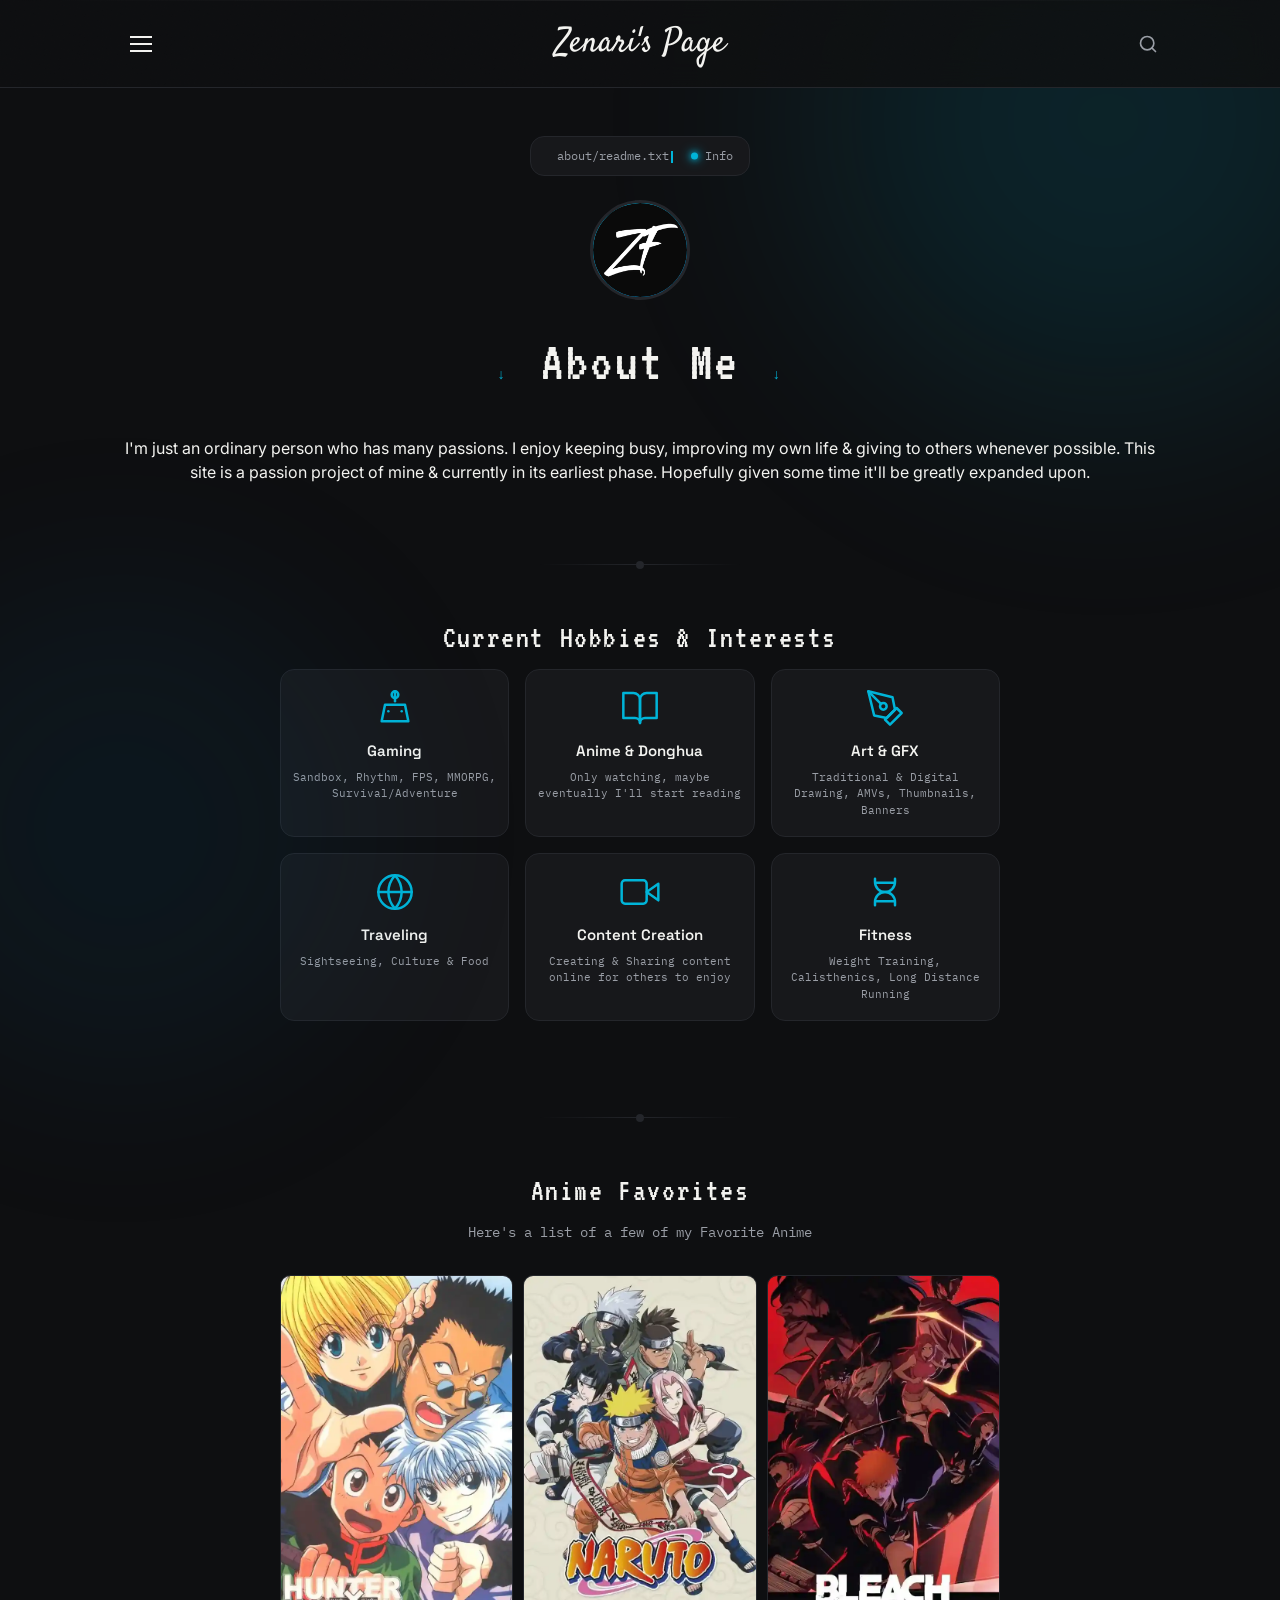
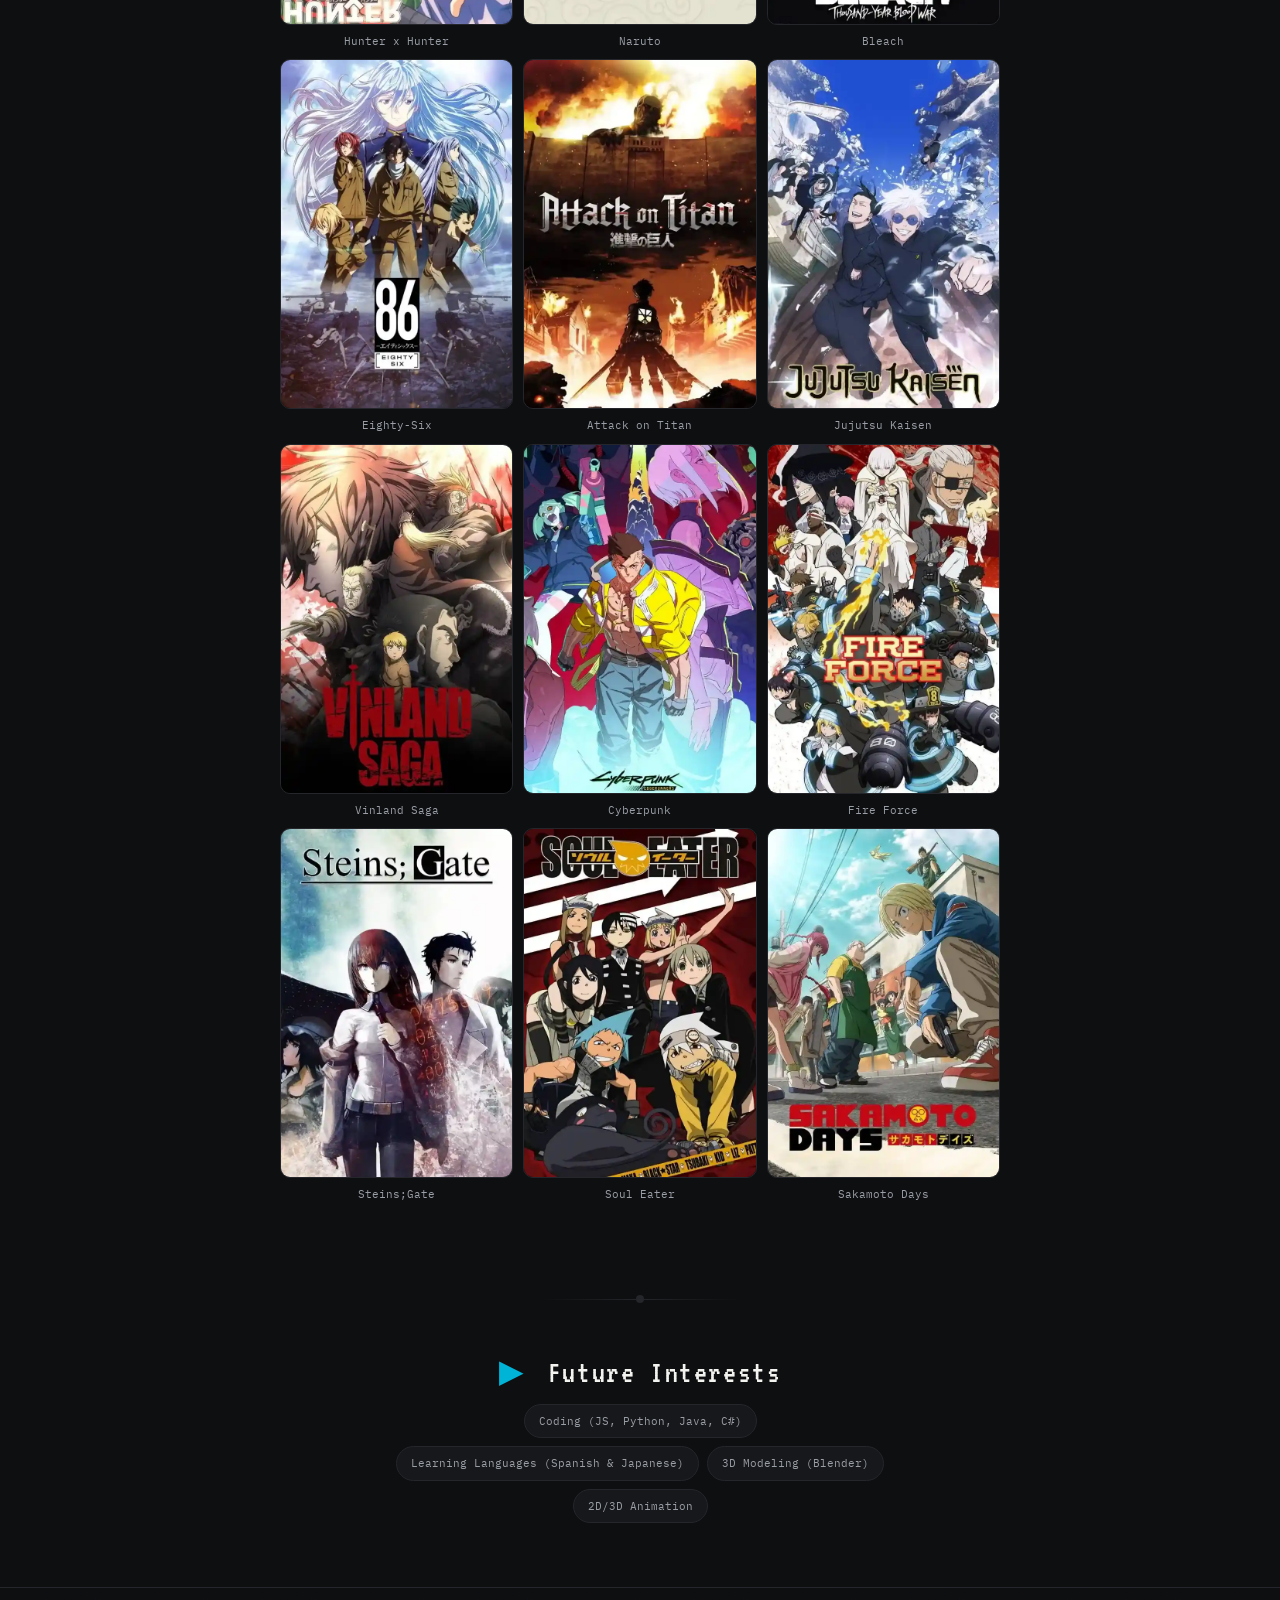
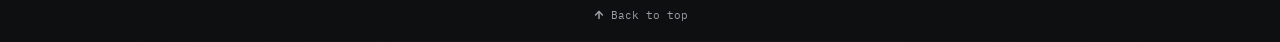
==== commit 85da30b1: "Add files via upload" ====
--- a/about.html
+++ b/about.html
@@ -30,16 +30,16 @@
       <span></span><span></span><span></span>
     </button>
     <a class="brand" href="index.html" data-hover-color="#00e58a">Zenari's Page</a>
-    <button class="theme-toggle" aria-label="Switch theme">
-      <svg viewBox="0 0 24 24" fill="none" stroke="currentColor" stroke-width="2" stroke-linecap="round" stroke-linejoin="round"><path d="M21 12.79A9 9 0 1 1 11.21 3 7 7 0 0 0 21 12.79z"/></svg>
-    </button>
     <div class="dropdown">
       <a href="about.html" aria-current="page">About</a>
       <a href="socials.html" data-hover-color="#f4a261">Socials</a>
       <a href="anime-clips.html" data-hover-color="#c77dff">Anime Clips</a>
-      <a href="zenaris-amvs.html" data-hover-color="#ffd60a">Zenari's AMVs</a>
-    </div>
-  </nav>
+      <a href="faq.html">FAQ</a><a href="zenaris-amvs.html" data-hover-color="#ffd60a">Zenari's AMVs</a>
+    </div>
+  <button class="search-btn" id="search-btn" aria-label="Search">
+      <svg viewBox="0 0 24 24" fill="none" stroke="currentColor" stroke-width="2" stroke-linecap="round" stroke-linejoin="round"><circle cx="11" cy="11" r="8"/><path d="m21 21-4.35-4.35"/></svg>
+    </button>
+    </nav>
 </header>
 
 <main class="wrap">
@@ -190,6 +190,17 @@
       <span class="future-tag">2D/3D Animation</span>
     </div>
   </section>
+
+  <!-- SEARCH MODAL -->
+  <div id="search-modal" class="search-modal" aria-hidden="true">
+    <div class="search-modal-backdrop"></div>
+    <div class="search-modal-inner">
+      <button class="search-modal-close" id="search-modal-close" aria-label="Close">&times;</button>
+      <input type="text" class="search-modal-input" id="search-input" placeholder="Search the site..." autocomplete="off">
+      <div class="search-results" id="search-results"></div>
+    </div>
+  </div>
+
 </main>
 
 <footer class="site-footer">
--- a/styles.css
+++ b/styles.css
@@ -1,14 +1,117 @@
-/* ============================================================ ZENARI'S PAGE - COMPLETE STYLES ============================================================ */:root{--bg:#0e0f11;--ink:#f3f3f0;--ink-soft:#9a9ea6;--line:#24262b;--accent:#00e58a;--accent-ink:#06150f;--card:#17181b;--radius:14px;--footer-line:#1a1b1e}[data-theme="light"]{--bg:#f5f5f3;--ink:#1a1a1a;--ink-soft:#6b6f78;--line:#d9dadd;--accent:#00c97a;--accent-ink:#ffffff;--card:#ffffff;--footer-line:#e8e8e6}*{margin:0;padding:0;box-sizing:border-box}html{scroll-behavior:smooth}body{background:var(--bg);color:var(--ink);font-family:'Inter',sans-serif;line-height:1.5;-webkit-font-smoothing:antialiased;transition:background .3s ease,color .3s ease}a{color:inherit;text-decoration:none}.wrap{max-width:1080px;margin:0 auto;padding:0 24px}::selection{background:var(--cursor-color,var(--accent));color:var(--accent-ink)}:focus-visible{outline:2px solid var(--accent);outline-offset:3px}/* ---------- NOISE OVERLAY ---------- */ .noise-overlay{position:fixed;inset:0;background:url("data:image/svg+xml,%3Csvg viewBox='0 0 256 256' xmlns='http://www.w3.org/2000/svg'%3E%3Cfilter id='n'%3E%3CfeTurbulence type='fractalNoise' baseFrequency='0.85' numOctaves='5' stitchTiles='stitch'/%3E%3C/filter%3E%3Crect width='100%25' height='100%25' filter='url(%23n)' opacity='0.06'/%3E%3C/svg%3E");opacity:0.9;pointer-events:none;z-index:9999;mix-blend-mode:overlay}/* ---------- AMBIENT GLOWS PER PAGE (BRIGHTENED) ---------- */ body::before{content:'';position:fixed;top:-20%;right:-10%;width:600px;height:600px;border-radius:50%;filter:blur(120px);opacity:0.12;pointer-events:none;z-index:0;transition:background .6s ease}body::after{content:'';position:fixed;bottom:-20%;left:-10%;width:500px;height:500px;border-radius:50%;filter:blur(100px);opacity:0.08;pointer-events:none;z-index:0;transition:background .6s ease}body.page-index::before{background:var(--accent)}body.page-index::after{background:var(--accent)}body.page-about::before{background:#00b4d8}body.page-about::after{background:#0077b6}body.page-socials::before{background:#f4a261}body.page-socials::after{background:#e76f51}body.page-clips::before{background:#c77dff}body.page-clips::after{background:#9d4edd}body.page-amvs::before{background:#ffd60a}body.page-amvs::after{background:#ffc300}/* Page-specific typewriter cursor colors */ body.page-index .typewriter-cursor{background:var(--accent)}body.page-about .typewriter-cursor{background:#00b4d8}body.page-socials .typewriter-cursor{background:#f4a261}body.page-clips .typewriter-cursor{background:#c77dff}body.page-amvs .typewriter-cursor{background:#ffd60a}/* Page-specific arrow-down colors */ body.page-index .arrow-down{color:var(--accent)}body.page-about .arrow-down{color:#00b4d8}body.page-socials .arrow-down{color:#f4a261}body.page-clips .arrow-down{color:#c77dff}body.page-amvs .arrow-down{color:#ffd60a}[data-theme="light"] body::before{opacity:0.14}[data-theme="light"] body::after{opacity:0.10}[data-theme="light"] .noise-overlay{opacity:0.4}/* ---------- THEME TOGGLE ---------- */ .theme-toggle{position:absolute;right:12px;top:50%;transform:translateY(-50%);background:none;border:none;cursor:pointer;width:40px;height:40px;border-radius:10px;display:flex;align-items:center;justify-content:center;color:var(--ink-soft);transition:color .15s ease,background .15s ease;z-index:10}.theme-toggle:hover{color:var(--accent);background:rgba(0,229,138,0.08)}.theme-toggle svg{width:20px;height:20px}/* ---------- HEADER ---------- */ header{position:sticky;top:0;z-index:50;background:rgba(14,15,17,0.88);backdrop-filter:blur(14px) saturate(1.2);border-bottom:1px solid var(--line);transition:background .3s ease,border-color .3s ease}header::before{content:'';position:absolute;inset:0;background:url("data:image/svg+xml,%3Csvg viewBox='0 0 256 256' xmlns='http://www.w3.org/2000/svg'%3E%3Cfilter id='n'%3E%3CfeTurbulence type='fractalNoise' baseFrequency='0.75' numOctaves='4' stitchTiles='stitch'/%3E%3C/filter%3E%3Crect width='100%25' height='100%25' filter='url(%23n)' opacity='0.025'/%3E%3C/svg%3E");opacity:0.4;pointer-events:none}header::after{content:'';position:absolute;top:0;left:0;right:0;height:1px;background:linear-gradient(90deg,transparent,rgba(255,255,255,0.06),transparent);pointer-events:none}[data-theme="light"] header{background:rgba(245,245,243,0.88)}[data-theme="light"] header::after{background:linear-gradient(90deg,transparent,rgba(0,0,0,0.04),transparent)}nav{position:relative;display:flex;align-items:center;justify-content:center;padding:18px 24px;max-width:1080px;margin:0 auto}.brand{font-family:'Satisfy',cursive;font-weight:400;font-size:clamp(26px,4.4vw,34px);color:var(--ink);text-align:center}.menu-toggle{position:absolute;left:24px;top:50%;transform:translateY(-50%);background:none;border:none;cursor:pointer;padding:6px}.menu-toggle span{display:block;width:22px;height:2px;background:var(--ink);margin:5px 0;transition:transform .15s ease,opacity .15s ease,background .3s ease}.menu-toggle[aria-expanded="true"] span:nth-child(1){transform:translateY(7px) rotate(45deg)}.menu-toggle[aria-expanded="true"] span:nth-child(2){opacity:0}.menu-toggle[aria-expanded="true"] span:nth-child(3){transform:translateY(-7px) rotate(-45deg)}.dropdown{position:absolute;top:100%;left:0;right:0;background:var(--card);border-bottom:1px solid var(--line);display:flex;justify-content:center;gap:22px;padding:20px 24px;transform:translateY(-8px);opacity:0;pointer-events:none;transition:transform .18s ease,opacity .18s ease,background .3s ease;flex-direction:column;text-align:center}.dropdown.open{transform:translateY(0);opacity:1;pointer-events:auto}.dropdown a{font-family:'IBM Plex Mono',monospace;font-size:13px;letter-spacing:.05em;text-transform:uppercase;color:var(--ink-soft);padding:6px 2px;transition:color .15s ease}.dropdown a[aria-current="page"]{color:var(--accent)}body.page-about .dropdown a[aria-current="page"]{color:#00b4d8}body.page-socials .dropdown a[aria-current="page"]{color:#f4a261}body.page-clips .dropdown a[aria-current="page"]{color:#c77dff}body.page-amvs .dropdown a[aria-current="page"]{color:#ffd60a}/* ---------- PAGE LOAD ANIMATIONS ---------- */ @keyframes fadeUp{from{opacity:0;transform:translateY(30px)}to{opacity:1;transform:translateY(0)}}@keyframes fadeIn{from{opacity:0}to{opacity:1}}@keyframes scaleIn{from{opacity:0;transform:scale(0.92)}to{opacity:1;transform:scale(1)}}.animate-fade-up{opacity:0;animation:fadeUp .7s cubic-bezier(.22,1,.36,1) forwards}.no-animate-fallback .animate-fade-up,.no-animate-fallback .animate-fade-in,.no-animate-fallback .animate-scale-in{opacity:1!important;transform:none!important;animation:none!important}.animate-fade-in{opacity:0;animation:fadeIn .6s ease forwards}.animate-scale-in{opacity:0;animation:scaleIn .6s cubic-bezier(.22,1,.36,1) forwards}.d1{animation-delay:.05s}.d2{animation-delay:.12s}.d3{animation-delay:.2s}.d4{animation-delay:.28s}.d5{animation-delay:.36s}.d6{animation-delay:.44s}.d7{animation-delay:.52s}.d8{animation-delay:.6s}/* ---------- HERO ---------- */ .hero{padding:56px 0 40px}.hero-grid{display:grid;grid-template-columns:1fr;gap:48px;align-items:center;text-align:center}.hero-grid > div:first-child{display:flex;flex-direction:column;align-items:center}h1{font-family:'Space Grotesk',sans-serif;font-weight:700;font-size:clamp(36px,5.5vw,56px);line-height:1.08;letter-spacing:-0.02em}h1 .accent-line{display:none}.hero-actions{margin-top:32px;display:flex;gap:14px;flex-wrap:nowrap !important;justify-content:center}.btn{font-family:'IBM Plex Mono',monospace;font-size:13px;padding:13px 28px;border-radius:100px;border:1px solid var(--ink);transition:all .15s ease;display:inline-flex;align-items:center;gap:8px}.btn.primary{background:var(--ink);color:var(--bg)}.btn.primary:hover{background:var(--accent);border-color:var(--accent);color:var(--accent-ink)}.btn.ghost{color:var(--ink)}.btn.ghost:hover{border-color:var(--ink-soft)}/* ---------- TERMINAL BADGE ---------- */ .terminal-badge{display:inline-flex;align-items:center;gap:10px;font-family:'IBM Plex Mono',monospace;font-size:12px;color:var(--ink-soft);background:var(--card);border:1px solid var(--line);border-radius:var(--radius);padding:10px 16px;margin-bottom:24px}.terminal-prompt{color:var(--accent);font-weight:500}/* Pixel label */ .pixel-label{font-family:'VT323',monospace;font-size:14px;letter-spacing:0.25em;color:var(--ink-soft);display:block;margin-bottom:8px;text-transform:uppercase}/* Hero description */ .hero-desc{color:var(--ink-soft);font-size:17px;max-width:52ch;margin:0 auto 32px;line-height:1.6}/* ---------- STATS ROW (HORIZONTAL) ---------- */ .stats-row{display:flex;flex-direction:row;align-items:stretch;justify-content:center;background:var(--card);border:1px solid var(--line);border-radius:var(--radius);overflow:hidden;margin-top:40px;max-width:520px;margin-left:auto;margin-right:auto}.stat-item{flex:1;padding:20px 12px;text-align:center;display:flex;flex-direction:column;align-items:center;gap:8px}.stat-divider{width:1px;align-self:stretch;background:var(--line);margin:20px 0;flex-shrink:0;display:block !important}.stat-label{font-family:'IBM Plex Mono',monospace;font-size:11px;letter-spacing:0.15em;color:var(--ink-soft)}.stat-value{font-family:'VT323',monospace;font-size:36px;color:var(--ink);line-height:1}.stat-sub{font-family:'IBM Plex Mono',monospace;font-size:11px;color:var(--ink-soft)}/* ---------- EMBED SECTION ---------- */ .embed-section{display:flex;flex-direction:column;gap:20px;max-width:720px;margin:0 auto;padding:0 24px 48px}.embed-card{background:var(--card);border:1px solid var(--line);border-radius:var(--radius);overflow:hidden;transition:border-color .3s ease,background .3s ease}.embed-card:hover{border-color:var(--ink-soft)}.embed-header{display:flex;align-items:center;gap:10px;padding:12px 16px;border-bottom:1px solid var(--line);font-family:'IBM Plex Mono',monospace;font-size:12px}.embed-prompt{color:var(--accent);font-weight:500}.embed-path{color:var(--ink-soft);flex:1;font-family:'IBM Plex Mono',monospace;font-size:12px}.embed-badge{font-size:11px;padding:3px 10px;border:1px solid var(--line);border-radius:6px;color:var(--ink-soft)}.embed-body{position:relative;aspect-ratio:16/9;background:linear-gradient(150deg,#1a1b1e,#0e0f11)}.embed-body iframe{position:absolute;inset:0;width:100%;height:100%;border:none}.embed-mute{position:absolute;bottom:12px;right:12px;width:36px;height:36px;border-radius:50%;background:rgba(0,0,0,0.5);border:1px solid rgba(255,255,255,0.2);color:#fff;display:flex;align-items:center;justify-content:center;cursor:pointer;z-index:5;transition:background .15s ease}.embed-mute:hover{background:rgba(0,0,0,0.7)}.embed-mute svg{width:16px;height:16px}/* ---------- SECTIONS ---------- */ section{padding:72px 0}.section-head{display:flex;justify-content:space-between;align-items:flex-end;margin-bottom:44px;gap:20px;flex-wrap:wrap}.section-head h2{font-family:'Space Grotesk',sans-serif;font-size:clamp(26px,3.4vw,34px);font-weight:700;letter-spacing:-0.01em}/* ---------- GALLERY ---------- */ .gallery{display:grid;grid-template-columns:repeat(3,1fr);gap:24px}.clip-card{background:var(--card);border:1px solid var(--line);border-radius:var(--radius);overflow:hidden;opacity:0;transform:translateY(14px);transition:opacity .5s ease,transform .5s ease,background .3s ease,border-color .3s ease}.clip-card.in{opacity:1;transform:translateY(0)}.clip-thumb{aspect-ratio:9/16;position:relative;background:linear-gradient(150deg,var(--g1,#20232a),var(--g2,#0d0e10));display:flex;align-items:flex-end;padding:14px}.clip-thumb .tc-badge{font-family:'IBM Plex Mono',monospace;font-size:10px;color:rgba(255,255,255,0.85);background:rgba(0,0,0,0.35);padding:4px 8px;border-radius:6px;letter-spacing:.03em}.clip-thumb .play{position:absolute;top:50%;left:50%;transform:translate(-50%,-50%);width:44px;height:44px;border-radius:50%;background:rgba(255,255,255,0.1);border:1px solid rgba(255,255,255,0.25);display:flex;align-items:center;justify-content:center;transition:background .15s ease}.clip-card:hover .play{background:var(--accent);border-color:var(--accent)}.clip-card:hover .play svg{fill:var(--accent-ink)}.clip-info{padding:16px}.clip-info h3{font-family:'Space Grotesk',sans-serif;font-size:15px;font-weight:600;margin-bottom:4px}.clip-info p{font-size:12px;color:var(--ink-soft);font-family:'IBM Plex Mono',monospace}/* ---------- ANIME DROPDOWN ---------- */ .anime-dropdown{position:relative;margin-bottom:32px}.anime-dropdown-toggle{font-family:'IBM Plex Mono',monospace;font-size:13px;padding:12px 20px;background:var(--card);border:1px solid var(--line);border-radius:var(--radius);color:var(--ink);cursor:pointer;display:inline-flex;align-items:center;gap:10px;transition:border-color .15s ease}.anime-dropdown-toggle:hover{border-color:var(--ink-soft)}.anime-dropdown-toggle svg{width:14px;height:14px;transition:transform .2s ease}.anime-dropdown.open .anime-dropdown-toggle svg{transform:rotate(180deg)}.anime-dropdown-menu{position:absolute;top:calc(100% + 8px);left:0;background:var(--card);border:1px solid var(--line);border-radius:var(--radius);padding:12px;display:grid;grid-template-columns:repeat(2,1fr);gap:10px;min-width:220px;opacity:0;transform:translateY(-6px);pointer-events:none;transition:opacity .18s ease,transform .18s ease;z-index:40}.anime-dropdown.open .anime-dropdown-menu{opacity:1;transform:translateY(0);pointer-events:auto}.anime-thumb{aspect-ratio:3/4;border-radius:10px;background:linear-gradient(150deg,var(--g1,#2a2d35),var(--g2,#1a1c22));display:flex;align-items:flex-end;padding:8px;cursor:pointer;transition:transform .15s ease,border-color .15s ease;border:1px solid transparent;position:relative;overflow:hidden}.anime-thumb:hover{transform:translateY(-3px);border-color:var(--accent)}.anime-thumb span{font-family:'Space Grotesk',sans-serif;font-size:11px;font-weight:600;color:#fff;text-shadow:0 1px 4px rgba(0,0,0,0.6)}/* ============================================================ CLIPS PAGE - TERMINAL STYLE REBRAND ============================================================ */ .clips-hero{text-align:center;padding:48px 0 32px}.clips-hero h2{font-family:'VT323',monospace;font-size:clamp(36px,6vw,56px);font-weight:400;letter-spacing:0.05em;margin-bottom:16px;color:var(--ink)}.clips-desc{color:var(--ink-soft);font-size:16px;max-width:52ch;margin:0 auto 32px;line-height:1.7}/* Search Bar */ .search-bar{display:flex;align-items:center;gap:12px;background:var(--card);border:1px solid var(--line);border-radius:var(--radius);padding:14px 18px;max-width:520px;margin:0 auto 16px;transition:border-color .15s ease;position:relative}.search-bar:focus-within{border-color:var(--ink-soft)}.search-bar svg{width:18px;height:18px;color:var(--ink-soft);flex-shrink:0}.search-bar input{background:none;border:none;color:var(--ink);font-family:'IBM Plex Mono',monospace;font-size:14px;width:100%;outline:none}.search-bar input::placeholder{color:var(--ink-soft)}.search-clear{background:none;border:none;color:var(--ink-soft);cursor:pointer;padding:4px;border-radius:50%;display:flex;align-items:center;justify-content:center;opacity:0;transition:opacity .15s ease,color .15s ease;pointer-events:none}.search-clear.visible{opacity:1;pointer-events:auto}.search-clear:hover{color:var(--accent)}/* Filter Dropdown */ .filter-dropdown{max-width:520px;margin:0 auto 32px;position:relative;z-index:40}.filter-toggle{width:100%;display:flex;align-items:center;justify-content:space-between;background:var(--card);border:1px solid var(--line);border-radius:var(--radius);padding:14px 18px;color:var(--ink);font-family:'IBM Plex Mono',monospace;font-size:13px;letter-spacing:0.1em;cursor:pointer;transition:border-color .15s ease}.filter-toggle:hover{border-color:var(--ink-soft)}.filter-toggle strong{color:var(--ink);font-weight:600}.filter-toggle svg{width:14px;height:14px;color:var(--ink-soft);transition:transform .2s ease}.filter-dropdown.open .filter-toggle svg{transform:rotate(180deg)}/* Filter Dropdown Menu */ .filter-dropdown-menu{position:absolute;top:calc(100% + 8px);left:0;right:0;background:var(--card);border:1px solid var(--line);border-radius:var(--radius);padding:8px;display:flex;flex-direction:column;gap:2px;opacity:0;transform:translateY(-6px);pointer-events:none;transition:opacity .18s ease,transform .18s ease;z-index:40;box-shadow:0 8px 32px rgba(0,0,0,0.3)}.filter-dropdown.open .filter-dropdown-menu{opacity:1;transform:translateY(0);pointer-events:auto}.filter-option{font-family:'IBM Plex Mono',monospace;font-size:13px;letter-spacing:0.1em;padding:12px 16px;border-radius:10px;border:none;background:none;color:var(--ink-soft);cursor:pointer;text-align:left;transition:background .15s ease,color .15s ease}.filter-option:hover{background:rgba(0,229,138,0.06);color:var(--ink)}.filter-option.active{background:var(--bg);color:var(--accent)}/* Clips Grid */ .clips-grid-section{padding:0 24px 48px;max-width:720px;margin:0 auto}.clips-grid{display:grid;grid-template-columns:1fr;gap:16px}/* Clip Tile */ .clip-tile{display:block;position:relative;border-radius:var(--radius);border:1px solid var(--line);overflow:hidden;cursor:pointer;transition:border-color .3s ease,transform .2s ease,opacity .3s ease;text-decoration:none;color:inherit}.clip-tile:hover{border-color:var(--ink-soft);transform:translateY(-2px)}.clip-tile.hidden{display:none}.clip-tile-bg{position:relative;aspect-ratio:16/9;display:flex;align-items:center;justify-content:center;overflow:hidden;background:linear-gradient(150deg,#1a0b1a,#0d050d)}.clip-tile-img{position:absolute;inset:0;width:100%;height:100%;object-fit:cover;z-index:1}.clip-tile-overlay{position:absolute;inset:0;background:linear-gradient(180deg,rgba(0,0,0,0.2) 0%,rgba(0,0,0,0.5) 100%);z-index:2}.clip-tile-blur{position:absolute;inset:0;background:url("data:image/svg+xml,%3Csvg xmlns='http://www.w3.org/2000/svg' width='100' height='100'%3E%3Cfilter id='b'%3E%3CfeGaussianBlur stdDeviation='8'/%3E%3C/filter%3E%3Crect width='100%25' height='100%25' fill='%23300a30'/%3E%3Crect x='20' y='20' width='60' height='60' fill='%23581858' filter='url(%23b)'/%3E%3Crect x='40' y='10' width='30' height='80' fill='%23ff0055' filter='url(%23b)' opacity='0.3'/%3E%3C/svg%3E") center/cover;filter:blur(20px) saturate(1.4);opacity:0.6;z-index:1}.clip-tile-text{position:absolute;inset:0;display:flex;flex-direction:column;align-items:center;justify-content:center;z-index:3;padding:24px;text-align:center}.clip-tile-text h4{font-family:'Space Grotesk',sans-serif;font-size:20px;font-weight:700;color:#fff;text-shadow:0 2px 12px rgba(0,0,0,0.6);margin-bottom:6px}.clip-tile-text p{font-family:'IBM Plex Mono',monospace;font-size:12px;color:rgba(255,255,255,0.7);text-shadow:0 1px 6px rgba(0,0,0,0.5)}.clip-tile-badge{position:absolute;top:14px;right:14px;font-family:'IBM Plex Mono',monospace;font-size:10px;letter-spacing:0.1em;padding:5px 12px;background:rgba(0,0,0,0.45);border:1px solid rgba(255,255,255,0.15);border-radius:6px;color:rgba(255,255,255,0.9);z-index:4;text-transform:uppercase}.clip-tile-badge.coming{border-color:rgba(255,255,255,0.25);color:rgba(255,255,255,0.85)}/* Clips Empty State */ .clips-empty{text-align:center;padding:48px 24px}.clips-empty p{font-family:'IBM Plex Mono',monospace;font-size:14px;color:var(--ink-soft);letter-spacing:0.05em}/* Clips List - Horizontal Rows (legacy,kept for compatibility) */ .clips-list{display:flex;flex-direction:column;gap:12px;padding:0 24px 48px;max-width:720px;margin:0 auto}.clip-row{position:relative;display:flex;align-items:center;justify-content:space-between;padding:20px 16px;border-radius:var(--radius);border:1px solid var(--line);overflow:hidden;cursor:pointer;transition:border-color .2s ease,transform .2s ease}.clip-row:hover{border-color:var(--ink-soft);transform:translateX(4px)}.clip-row-bg{position:absolute;inset:0;opacity:0.6;z-index:0}.clip-row-content{position:relative;z-index:1}.clip-row-content h3{font-family:'Space Grotesk',sans-serif;font-size:16px;font-weight:600;color:var(--ink);margin-bottom:4px}.clip-row-content p{font-family:'IBM Plex Mono',monospace;font-size:12px;color:var(--ink-soft)}.clip-row-meta{position:relative;z-index:1}/* ============================================================ ABOUT PAGE - TERMINAL STYLE ============================================================ */ .about-hero{text-align:center;padding:48px 0 32px}.about-hero h2{font-family:'VT323',monospace;font-size:clamp(36px,6vw,56px);font-weight:400;letter-spacing:0.05em;margin-bottom:16px;color:var(--ink)}.about-desc{color:var(--ink-soft);font-size:16px;max-width:56ch;margin:0 auto;line-height:1.7}/* ============================================================ SOCIALS PAGE - TERMINAL STYLE ============================================================ */ .socials-hero{text-align:center;padding:48px 0 32px}.socials-hero h2{font-family:'VT323',monospace;font-size:clamp(36px,6vw,56px);font-weight:400;letter-spacing:0.05em;margin-bottom:16px;color:var(--ink)}.socials-desc{color:var(--ink-soft);font-size:16px;max-width:52ch;margin:0 auto 32px;line-height:1.7}.socials-list{padding:0 16px 40px;max-width:520px;margin:0 auto}.socials-grid{display:flex;flex-direction:column;gap:12px}.socials-card{display:flex;align-items:center;gap:16px;padding:18px 20px;background:var(--card);border:1px solid var(--line);border-radius:var(--radius);transition:border-color .15s ease,transform .15s ease,background .3s ease}.socials-card:hover{border-color:var(--ink-soft);transform:translateX(4px)}.socials-icon{width:34px;height:34px;display:flex;align-items:center;justify-content:center;flex-shrink:0}.socials-info{flex:1}.socials-info h3{font-family:'Space Grotesk',sans-serif;font-size:16px;font-weight:600;margin-bottom:2px}.socials-info span{font-family:'IBM Plex Mono',monospace;font-size:12px;color:var(--ink-soft)}.socials-arrow{font-family:'IBM Plex Mono',monospace;font-size:14px;color:var(--ink-soft);transition:color .15s ease,transform .15s ease}.socials-card:hover .socials-arrow{color:var(--accent);transform:translateX(2px)}/* ============================================================ AMVS PAGE - TERMINAL STYLE ============================================================ */ .amvs-hero{text-align:center;padding:48px 0 32px}.amvs-hero h2{font-family:'VT323',monospace;font-size:clamp(36px,6vw,56px);font-weight:400;letter-spacing:0.05em;margin-bottom:16px;color:var(--ink)}.amvs-desc{color:var(--ink-soft);font-size:16px;max-width:52ch;margin:0 auto 32px;line-height:1.7}.amvs-grid{display:flex;flex-direction:column;gap:20px;padding:0 16px 40px;max-width:720px;margin:0 auto}.amv-card{background:var(--card);border:1px solid var(--line);border-radius:var(--radius);overflow:hidden;transition:border-color .3s ease,background .3s ease}.amv-card:hover{border-color:var(--ink-soft)}.amv-card-header{display:flex;align-items:center;gap:10px;padding:12px 16px;border-bottom:1px solid var(--line);font-family:'IBM Plex Mono',monospace;font-size:12px}.amv-card-body{position:relative;aspect-ratio:16/9;background:linear-gradient(150deg,#1a1b1e,#0e0f11)}.amv-card-body iframe{position:absolute;inset:0;width:100%;height:100%;border:none}/* ---------- FOOTER ---------- */ .site-footer{position:relative;left:0;right:0;z-index:50;background:rgba(14,15,17,0.88);backdrop-filter:blur(14px) saturate(1.2);border-top:1px solid var(--line);padding:14px 24px;transition:background .3s ease,border-color .3s ease,opacity .5s ease,transform .5s ease;opacity:0;transform:translateY(20px);pointer-events:none}.site-footer.visible{opacity:1;transform:translateY(0);pointer-events:auto}.site-footer::before{content:'';position:absolute;inset:0;background:url("data:image/svg+xml,%3Csvg viewBox='0 0 256 256' xmlns='http://www.w3.org/2000/svg'%3E%3Cfilter id='n'%3E%3CfeTurbulence type='fractalNoise' baseFrequency='0.75' numOctaves='4' stitchTiles='stitch'/%3E%3C/filter%3E%3Crect width='100%25' height='100%25' filter='url(%23n)' opacity='0.025'/%3E%3C/svg%3E");opacity:0.4;pointer-events:none}.site-footer::after{content:'';position:absolute;bottom:0;left:0;right:0;height:1px;background:linear-gradient(90deg,transparent,rgba(255,255,255,0.04),transparent);pointer-events:none}[data-theme="light"] .site-footer{background:rgba(245,245,243,0.88)}[data-theme="light"] .site-footer.visible{opacity:1}[data-theme="light"] .site-footer::after{background:linear-gradient(90deg,transparent,rgba(0,0,0,0.03),transparent)}.footer-inner{max-width:1080px;margin:0 auto;display:flex;align-items:center;justify-content:center;gap:16px;position:relative;z-index:1}.footer-brand{font-family:'Satisfy',cursive;font-size:16px;color:var(--ink-soft)}.back-to-top{font-family:'IBM Plex Mono',monospace;font-size:11px;color:var(--ink-soft);display:flex;align-items:center;gap:6px;cursor:pointer;background:none;border:none;padding:6px 12px;border-radius:8px;transition:color .15s ease,background .15s ease}.back-to-top:hover{color:var(--accent);background:rgba(0,229,138,0.08)}body.page-about .back-to-top:hover{color:#00b4d8;background:rgba(0,180,216,0.08)}body.page-socials .back-to-top:hover{color:#f4a261;background:rgba(244,162,97,0.08)}body.page-clips .back-to-top:hover{color:#c77dff;background:rgba(199,125,255,0.08)}body.page-amvs .back-to-top:hover{color:#ffd60a;background:rgba(255,214,10,0.08)}.back-to-top svg{width:12px;height:12px}/* ---------- GLOWING STATUS DOTS ---------- */ .terminal-status{position:relative;padding-left:22px !important}.terminal-status::before{content:'';position:absolute;left:8px;top:50%;transform:translateY(-50%);width:7px;height:7px;border-radius:50%;background:#00e58a;box-shadow:0 0 6px #00e58a,0 0 12px #00e58a;animation:pulse-glow 2s ease-in-out infinite}@keyframes pulse-glow{0%,100%{opacity:1}50%{opacity:0.5}}.info-dot::before{background:#00b4d8;box-shadow:0 0 6px #00b4d8,0 0 12px #00b4d8}.active-dot::before{background:#f4a261;box-shadow:0 0 6px #f4a261,0 0 12px #f4a261}.clip-dot::before{background:#c77dff;box-shadow:0 0 6px #c77dff,0 0 12px #c77dff}.amv-dot::before{background:#ffd60a;box-shadow:0 0 6px #ffd60a,0 0 12px #ffd60a}/* ---------- DISCORD PROFILE EMBED ---------- */ .discord-embed{max-width:520px;margin:32px auto 0;background:var(--card);border:1px solid var(--line);border-radius:var(--radius);overflow:hidden;transition:border-color .3s ease,background .3s ease}.discord-embed:hover{border-color:var(--ink-soft)}.discord-embed-header{display:flex;align-items:center;gap:10px;padding:12px 16px;border-bottom:1px solid var(--line);font-family:'IBM Plex Mono',monospace;font-size:12px;color:var(--ink-soft)}.discord-embed-header svg{color:var(--ink)}.discord-embed-body{display:flex;align-items:center;gap:16px;padding:20px}.discord-avatar{width:56px;height:56px;border-radius:50%;background:linear-gradient(150deg,#5865F2,#4752C4);flex-shrink:0;display:flex;align-items:center;justify-content:center;background-size:cover;background-position:center}.discord-info h4{font-family:'Space Grotesk',sans-serif;font-size:16px;font-weight:600;margin-bottom:2px;color:var(--ink)}.discord-info p{font-family:'IBM Plex Mono',monospace;font-size:12px;color:var(--ink-soft);margin-bottom:6px}.discord-id{display:inline-block;font-family:'IBM Plex Mono',monospace;font-size:11px;padding:4px 10px;background:var(--bg);border:1px solid var(--line);border-radius:6px;color:var(--ink-soft)}/* ---------- CLIPS PLACEHOLDER CARD ---------- */ .clips-coming-soon{padding:0 24px 48px;max-width:720px;margin:0 auto}.coming-soon-title{font-family:'IBM Plex Mono',monospace;font-size:13px;letter-spacing:0.15em;text-transform:uppercase;color:var(--ink-soft);margin-bottom:20px;text-align:center}.clip-placeholder-card{display:block;position:relative;border-radius:var(--radius);border:1px solid var(--line);overflow:hidden;cursor:pointer;transition:border-color .3s ease,transform .2s ease;text-decoration:none;color:inherit}.clip-placeholder-card:hover{border-color:var(--ink-soft);transform:translateY(-2px)}.clip-placeholder-bg{position:relative;aspect-ratio:16/9;background:linear-gradient(150deg,#1a0b1a,#0d050d);display:flex;align-items:center;justify-content:center}.clip-placeholder-blur{position:absolute;inset:0;background:url("data:image/svg+xml,%3Csvg xmlns='http://www.w3.org/2000/svg' width='100' height='100'%3E%3Cfilter id='b'%3E%3CfeGaussianBlur stdDeviation='8'/%3E%3C/filter%3E%3Crect width='100%25' height='100%25' fill='%23300a30'/%3E%3Crect x='20' y='20' width='60' height='60' fill='%23581858' filter='url(%23b)'/%3E%3Crect x='40' y='10' width='30' height='80' fill='%23ff0055' filter='url(%23b)' opacity='0.3'/%3E%3C/svg%3E") center/cover;filter:blur(20px) saturate(1.4);opacity:0.8}.clip-placeholder-text{position:relative;z-index:1;text-align:center;padding:24px}.clip-placeholder-text h4{font-family:'Space Grotesk',sans-serif;font-size:clamp(20px,3vw,28px);font-weight:700;color:#fff;text-shadow:0 2px 12px rgba(0,0,0,0.6);margin-bottom:8px}.clip-placeholder-text p{font-family:'IBM Plex Mono',monospace;font-size:12px;color:rgba(255,255,255,0.7);text-shadow:0 1px 6px rgba(0,0,0,0.5)}/* ---------- FOOTER CLEANUP ---------- */ .footer-inner{justify-content:center}/* Discord status dot */ .discord-status-dot{width:8px;height:8px;border-radius:50%;margin-left:auto;background:#747f8d;box-shadow:0 0 4px rgba(116,127,141,0.5);transition:background .3s ease,box-shadow .3s ease}.discord-status-dot.online{background:#3ba55d;box-shadow:0 0 6px #3ba55d,0 0 12px #3ba55d}.discord-status-dot.idle{background:#faa81a;box-shadow:0 0 6px #faa81a,0 0 12px #faa81a}.discord-status-dot.dnd{background:#ed4245;box-shadow:0 0 6px #ed4245,0 0 12px #ed4245}.discord-status-dot.streaming{background:#593695;box-shadow:0 0 6px #593695,0 0 12px #593695}/* Public Discord embed */ .public-discord{margin-top:16px;opacity:0.7}.public-discord:hover{opacity:1}.discord-coming-badge{margin-left:auto;font-family:'IBM Plex Mono',monospace;font-size:10px;padding:3px 8px;background:var(--bg);border:1px solid var(--line);border-radius:6px;color:var(--ink-soft)}.public-avatar{background:linear-gradient(150deg,#5865F2,#4752C4);position:relative}.public-avatar::before{content:'';position:absolute;inset:0;background:url("data:image/svg+xml,%3Csvg xmlns='http://www.w3.org/2000/svg' viewBox='0 0 24 24' fill='white'%3E%3Cpath d='M20.317 4.37a19.791 19.791 0 0 0-4.885-1.515.074.074 0 0 0-.079.037c-.21.375-.444.864-.608 1.25a18.27 18.27 0 0 0-5.487 0 12.64 12.64 0 0 0-.617-1.25.077.077 0 0 0-.079-.037A19.736 19.736 0 0 0 3.677 4.37a.07.07 0 0 0-.032.027C.533 9.046-.32 13.58.099 18.057a.082.082 0 0 0 .031.057 19.9 19.9 0 0 0 5.993 3.03.078.078 0 0 0 .084-.028c.462-.63.874-1.295 1.226-1.994a.076.076 0 0 0-.041-.106 13.107 13.107 0 0 1-1.872-.892.077.077 0 0 1-.008-.128 10.2 10.2 0 0 0 .372-.292.074.074 0 0 1 .077-.01c3.928 1.793 8.18 1.793 12.062 0a.074.074 0 0 1 .078.01c.12.098.246.198.373.292a.077.077 0 0 1-.006.127 12.299 12.299 0 0 1-1.873.892.077.077 0 0 0-.041.107c.36.698.772 1.362 1.225 1.993a.076.076 0 0 0 .084.028 19.839 19.839 0 0 0 6.002-3.03.077.077 0 0 0 .032-.054c.5-5.177-.838-9.674-3.549-13.66a.061.061 0 0 0-.031-.03zM8.02 15.33c-1.183 0-2.157-1.085-2.157-2.419 0-1.333.956-2.419 2.157-2.419 1.21 0 2.176 1.096 2.157 2.42 0 1.333-.956 2.418-2.157 2.418zm7.975 0c-1.183 0-2.157-1.085-2.157-2.419 0-1.333.955-2.419 2.157-2.419 1.21 0 2.176 1.096 2.157 2.42 0 1.333-.946 2.418-2.157 2.418z'/%3E%3C/svg%3E") center/60% no-repeat}/* ---------- FLOATING PARTICLES ---------- */ .particles-container{position:fixed;inset:0;pointer-events:none;z-index:1;overflow:hidden}.particle{position:absolute;border-radius:50%;opacity:0;animation:particle-float linear infinite;will-change:transform,opacity}@keyframes particle-float{0%{opacity:0;transform:translateY(110vh) translateX(0) scale(0.3)}5%{opacity:0.6}95%{opacity:0.2}100%{opacity:0;transform:translateY(-10vh) translateX(var(--drift)) scale(0.8)}}/* Page-specific particle colors */ body.page-index .particle{background:var(--accent)}body.page-about .particle{background:#00b4d8}body.page-socials .particle{background:#f4a261}body.page-clips .particle{background:#c77dff}body.page-amvs .particle{background:#ffd60a}/* Light mode particles - use white for visibility */ [data-theme="light"] .particle{background:rgba(255,255,255,0.7) !important}/* ============================================================ NEW FEATURES - TRANSITIONS,TYPING,BORDERS,SKELETON ============================================================ */ /* ---------- PAGE TRANSITION OVERLAY ---------- */ .page-transition{position:fixed;inset:0;background:var(--bg);z-index:9998;opacity:1;pointer-events:none;transition:opacity .3s ease}.page-transition.fade-out{opacity:0}/* ---------- TYPING EFFECT ---------- */ .typewriter{display:inline}.typewriter-cursor{display:inline-block;width:2px;height:1em;background:var(--accent);margin-left:2px;animation:blink-cursor 1s step-end infinite;vertical-align:text-bottom}@keyframes blink-cursor{0%,100%{opacity:1}50%{opacity:0}}/* ---------- ANIMATED GRADIENT BORDERS ---------- */ .gradient-border{position:relative;z-index:1}.gradient-border::before{content:'';position:absolute;inset:-2px;border-radius:calc(var(--radius) + 2px);background:linear-gradient(90deg,var(--accent),#00b4d8,#c77dff,#ffd60a,var(--accent));background-size:300% 300%;animation:gradient-rotate 4s ease infinite;z-index:-1;opacity:0;transition:opacity .3s ease}.gradient-border:hover::before{opacity:1}@keyframes gradient-rotate{0%{background-position:0% 50%}50%{background-position:100% 50%}100%{background-position:0% 50%}}/* ---------- SKELETON LOADING ---------- */ .skeleton{background:linear-gradient(90deg,var(--line) 25%,var(--card) 50%,var(--line) 75%);background-size:200% 100%;animation:skeleton-shimmer 1.5s infinite;border-radius:6px;color:transparent!important}@keyframes skeleton-shimmer{0%{background-position:200% 0}100%{background-position:-200% 0}}.skeleton-text{height:12px;margin-bottom:8px}.skeleton-text.short{width:40%}.skeleton-text.long{width:80%}.skeleton-circle{width:56px;height:56px;border-radius:50%}.skeleton-rect{aspect-ratio:16/9;width:100%;border-radius:var(--radius)}.skeleton-card{background:var(--card);border:1px solid var(--line);border-radius:var(--radius);padding:16px}/* ---------- RESPONSIVE ---------- */ .arrow-down{display:inline-block;font-size:14px;margin:0 8px;animation:arrow-bounce 1.5s ease-in-out infinite}.arrow-down:nth-child(2){animation-delay:0.2s}@keyframes arrow-bounce{0%,100%{transform:translateY(0)}50%{transform:translateY(-6px)}}@media (max-width:860px){.embed-grid{grid-template-columns:1fr;max-width:360px}.country-columns{grid-template-columns:repeat(2,1fr)}.gallery{grid-template-columns:repeat(2,1fr)}}/* ABOUT PAGE ENHANCEMENTS ============================================================ */
+/* ============================================================ ZENARI'S PAGE - COMPLETE STYLES ============================================================ */:root{--bg:#0e0f11;--ink:#f3f3f0;--ink-soft:#9a9ea6;--line:#24262b;--accent:#00e58a;--accent-ink:#06150f;--card:#17181b;--radius:14px;--footer-line:#1a1b1e}*{margin:0;padding:0;box-sizing:border-box}html{scroll-behavior:smooth}body{background:var(--bg);color:var(--ink);font-family:'Inter',sans-serif;line-height:1.5;-webkit-font-smoothing:antialiased;transition:background .3s ease,color .3s ease}a{color:inherit;text-decoration:none}.wrap{max-width:1080px;margin:0 auto;padding:0 24px}::selection{background:var(--cursor-color,var(--accent));color:var(--accent-ink)}:focus-visible{outline:2px solid var(--accent);outline-offset:3px}/* ---------- NOISE OVERLAY ---------- */ .noise-overlay{position:fixed;inset:0;background:url("data:image/svg+xml,%3Csvg viewBox='0 0 256 256' xmlns='http://www.w3.org/2000/svg'%3E%3Cfilter id='n'%3E%3CfeTurbulence type='fractalNoise' baseFrequency='0.85' numOctaves='5' stitchTiles='stitch'/%3E%3C/filter%3E%3Crect width='100%25' height='100%25' filter='url(%23n)' opacity='0.06'/%3E%3C/svg%3E");opacity:0.9;pointer-events:none;z-index:9999;mix-blend-mode:overlay}/* ---------- AMBIENT GLOWS PER PAGE (BRIGHTENED) ---------- */ body::before{content:'';position:fixed;top:-20%;right:-10%;width:600px;height:600px;border-radius:50%;filter:blur(120px);opacity:0.12;pointer-events:none;z-index:0;transition:background .6s ease}body::after{content:'';position:fixed;bottom:-20%;left:-10%;width:500px;height:500px;border-radius:50%;filter:blur(100px);opacity:0.08;pointer-events:none;z-index:0;transition:background .6s ease}body.page-index::before{background:var(--accent)}body.page-index::after{background:var(--accent)}body.page-about::before{background:#00b4d8}body.page-about::after{background:#0077b6}body.page-socials::before{background:#f4a261}body.page-socials::after{background:#e76f51}body.page-clips::before{background:#c77dff}body.page-clips::after{background:#9d4edd}body.page-amvs::before{background:#ffd60a}body.page-amvs::after{background:#ffc300}/* Page-specific typewriter cursor colors */ body.page-index .typewriter-cursor{background:var(--accent)}body.page-about .typewriter-cursor{background:#00b4d8}body.page-socials .typewriter-cursor{background:#f4a261}body.page-clips .typewriter-cursor{background:#c77dff}body.page-amvs .typewriter-cursor{background:#ffd60a}/* Page-specific arrow-down colors */ body.page-index .arrow-down{color:var(--accent)}body.page-about .arrow-down{color:#00b4d8}body.page-socials .arrow-down{color:#f4a261}body.page-clips .arrow-down{color:#c77dff}body.page-amvs .arrow-down{color:#ffd60a}[data-theme="light"] body::before{opacity:0.14}[data-theme="light"] body::after{opacity:0.10}[data-theme="light"] .noise-overlay{opacity:0.4}/* ---------- THEME TOGGLE ---------- */ /* ---------- HEADER ---------- */ header{position:sticky;top:0;z-index:50;background:rgba(14,15,17,0.88);backdrop-filter:blur(14px) saturate(1.2);border-bottom:1px solid var(--line);transition:background .3s ease,border-color .3s ease}header::before{content:'';position:absolute;inset:0;background:url("data:image/svg+xml,%3Csvg viewBox='0 0 256 256' xmlns='http://www.w3.org/2000/svg'%3E%3Cfilter id='n'%3E%3CfeTurbulence type='fractalNoise' baseFrequency='0.75' numOctaves='4' stitchTiles='stitch'/%3E%3C/filter%3E%3Crect width='100%25' height='100%25' filter='url(%23n)' opacity='0.025'/%3E%3C/svg%3E");opacity:0.4;pointer-events:none}header::after{content:'';position:absolute;top:0;left:0;right:0;height:1px;background:linear-gradient(90deg,transparent,rgba(255,255,255,0.06),transparent);pointer-events:none}[data-theme="light"] header{background:rgba(245,245,243,0.88)}[data-theme="light"] header::after{background:linear-gradient(90deg,transparent,rgba(0,0,0,0.04),transparent)}nav{position:relative;display:flex;align-items:center;justify-content:center;padding:18px 24px;max-width:1080px;margin:0 auto}.brand{font-family:'Satisfy',cursive;font-weight:400;font-size:clamp(26px,4.4vw,34px);color:var(--ink);text-align:center}.menu-toggle{position:absolute;left:24px;top:50%;transform:translateY(-50%);background:none;border:none;cursor:pointer;padding:6px}.menu-toggle span{display:block;width:22px;height:2px;background:var(--ink);margin:5px 0;transition:transform .15s ease,opacity .15s ease,background .3s ease}.menu-toggle[aria-expanded="true"] span:nth-child(1){transform:translateY(7px) rotate(45deg)}.menu-toggle[aria-expanded="true"] span:nth-child(2){opacity:0}.menu-toggle[aria-expanded="true"] span:nth-child(3){transform:translateY(-7px) rotate(-45deg)}.dropdown{position:absolute;top:100%;left:0;right:0;background:var(--card);border-bottom:1px solid var(--line);display:flex;justify-content:center;gap:22px;padding:20px 24px;transform:translateY(-8px);opacity:0;pointer-events:none;transition:transform .18s ease,opacity .18s ease,background .3s ease;flex-direction:column;text-align:center}.dropdown.open{transform:translateY(0);opacity:1;pointer-events:auto}.dropdown a{font-family:'IBM Plex Mono',monospace;font-size:13px;letter-spacing:.05em;text-transform:uppercase;color:var(--ink-soft);padding:6px 2px;transition:color .15s ease}.dropdown a[aria-current="page"]{color:var(--accent)}body.page-about .dropdown a[aria-current="page"]{color:#00b4d8}body.page-socials .dropdown a[aria-current="page"]{color:#f4a261}body.page-clips .dropdown a[aria-current="page"]{color:#c77dff}body.page-amvs .dropdown a[aria-current="page"]{color:#ffd60a}/* ---------- PAGE LOAD ANIMATIONS ---------- */ @keyframes fadeUp{from{opacity:0;transform:translateY(30px)}to{opacity:1;transform:translateY(0)}}@keyframes fadeIn{from{opacity:0}to{opacity:1}}@keyframes scaleIn{from{opacity:0;transform:scale(0.92)}to{opacity:1;transform:scale(1)}}.animate-fade-up{opacity:0;animation:fadeUp .7s cubic-bezier(.22,1,.36,1) forwards}.no-animate-fallback .animate-fade-up,.no-animate-fallback .animate-fade-in,.no-animate-fallback .animate-scale-in{opacity:1!important;transform:none!important;animation:none!important}.animate-fade-in{opacity:0;animation:fadeIn .6s ease forwards}.animate-scale-in{opacity:0;animation:scaleIn .6s cubic-bezier(.22,1,.36,1) forwards}.d1{animation-delay:.05s}.d2{animation-delay:.12s}.d3{animation-delay:.2s}.d4{animation-delay:.28s}.d5{animation-delay:.36s}.d6{animation-delay:.44s}.d7{animation-delay:.52s}.d8{animation-delay:.6s}/* ---------- HERO ---------- */ .hero{padding:56px 0 40px}.hero-grid{display:grid;grid-template-columns:1fr;gap:48px;align-items:center;text-align:center}.hero-grid > div:first-child{display:flex;flex-direction:column;align-items:center}h1{font-family:'Space Grotesk',sans-serif;font-weight:700;font-size:clamp(36px,5.5vw,56px);line-height:1.08;letter-spacing:-0.02em}h1 .accent-line{display:none}.hero-actions{margin-top:32px;display:flex;gap:14px;flex-wrap:nowrap !important;justify-content:center}.btn{font-family:'IBM Plex Mono',monospace;font-size:13px;padding:13px 28px;border-radius:100px;border:1px solid var(--ink);transition:all .15s ease;display:inline-flex;align-items:center;gap:8px}.btn.primary{background:var(--ink);color:var(--bg)}.btn.primary:hover{background:var(--accent);border-color:var(--accent);color:var(--accent-ink)}.btn.ghost{color:var(--ink)}.btn.ghost:hover{border-color:var(--ink-soft)}/* ---------- TERMINAL BADGE ---------- */ .terminal-badge{display:inline-flex;align-items:center;gap:10px;font-family:'IBM Plex Mono',monospace;font-size:12px;color:var(--ink-soft);background:var(--card);border:1px solid var(--line);border-radius:var(--radius);padding:10px 16px;margin-bottom:24px}.terminal-prompt{color:var(--accent);font-weight:500}/* Pixel label */ .pixel-label{font-family:'VT323',monospace;font-size:14px;letter-spacing:0.25em;color:var(--ink-soft);display:block;margin-bottom:8px;text-transform:uppercase}/* Hero description */ .hero-desc{color:var(--ink-soft);font-size:17px;max-width:52ch;margin:0 auto 32px;line-height:1.6}/* ---------- STATS ROW (HORIZONTAL) ---------- */ .stats-row{display:flex;flex-direction:row;align-items:stretch;justify-content:center;background:var(--card);border:1px solid var(--line);border-radius:var(--radius);overflow:hidden;margin-top:40px;max-width:520px;margin-left:auto;margin-right:auto}.stat-item{flex:1;padding:20px 12px;text-align:center;display:flex;flex-direction:column;align-items:center;gap:8px}.stat-divider{width:1px;align-self:stretch;background:var(--line);margin:20px 0;flex-shrink:0;display:block !important}.stat-label{font-family:'IBM Plex Mono',monospace;font-size:11px;letter-spacing:0.15em;color:var(--ink-soft)}.stat-value{font-family:'VT323',monospace;font-size:36px;color:var(--ink);line-height:1}.stat-sub{font-family:'IBM Plex Mono',monospace;font-size:11px;color:var(--ink-soft)}/* ---------- EMBED SECTION ---------- */ .embed-section{display:flex;flex-direction:column;gap:20px;max-width:720px;margin:0 auto;padding:0 24px 48px}.embed-card{background:var(--card);border:1px solid var(--line);border-radius:var(--radius);overflow:hidden;transition:border-color .3s ease,background .3s ease}.embed-card:hover{border-color:var(--ink-soft)}.embed-header{display:flex;align-items:center;gap:10px;padding:12px 16px;border-bottom:1px solid var(--line);font-family:'IBM Plex Mono',monospace;font-size:12px}.embed-prompt{color:var(--accent);font-weight:500}.embed-path{color:var(--ink-soft);flex:1;font-family:'IBM Plex Mono',monospace;font-size:12px}.embed-badge{font-size:11px;padding:3px 10px;border:1px solid var(--line);border-radius:6px;color:var(--ink-soft)}.embed-body{position:relative;aspect-ratio:16/9;background:linear-gradient(150deg,#1a1b1e,#0e0f11)}.embed-body iframe{position:absolute;inset:0;width:100%;height:100%;border:none}.embed-mute{position:absolute;bottom:12px;right:12px;width:36px;height:36px;border-radius:50%;background:rgba(0,0,0,0.5);border:1px solid rgba(255,255,255,0.2);color:#fff;display:flex;align-items:center;justify-content:center;cursor:pointer;z-index:5;transition:background .15s ease}.embed-mute:hover{background:rgba(0,0,0,0.7)}.embed-mute svg{width:16px;height:16px}/* ---------- SECTIONS ---------- */ section{padding:72px 0}.section-head{display:flex;justify-content:space-between;align-items:flex-end;margin-bottom:44px;gap:20px;flex-wrap:wrap}.section-head h2{font-family:'Space Grotesk',sans-serif;font-size:clamp(26px,3.4vw,34px);font-weight:700;letter-spacing:-0.01em}/* ---------- GALLERY ---------- */ .gallery{display:grid;grid-template-columns:repeat(3,1fr);gap:24px}.clip-card{background:var(--card);border:1px solid var(--line);border-radius:var(--radius);overflow:hidden;opacity:0;transform:translateY(14px);transition:opacity .5s ease,transform .5s ease,background .3s ease,border-color .3s ease}.clip-card.in{opacity:1;transform:translateY(0)}.clip-thumb{aspect-ratio:9/16;position:relative;background:linear-gradient(150deg,var(--g1,#20232a),var(--g2,#0d0e10));display:flex;align-items:flex-end;padding:14px}.clip-thumb .tc-badge{font-family:'IBM Plex Mono',monospace;font-size:10px;color:rgba(255,255,255,0.85);background:rgba(0,0,0,0.35);padding:4px 8px;border-radius:6px;letter-spacing:.03em}.clip-thumb .play{position:absolute;top:50%;left:50%;transform:translate(-50%,-50%);width:44px;height:44px;border-radius:50%;background:rgba(255,255,255,0.1);border:1px solid rgba(255,255,255,0.25);display:flex;align-items:center;justify-content:center;transition:background .15s ease}.clip-card:hover .play{background:var(--accent);border-color:var(--accent)}.clip-card:hover .play svg{fill:var(--accent-ink)}.clip-info{padding:16px}.clip-info h3{font-family:'Space Grotesk',sans-serif;font-size:15px;font-weight:600;margin-bottom:4px}.clip-info p{font-size:12px;color:var(--ink-soft);font-family:'IBM Plex Mono',monospace}/* ---------- ANIME DROPDOWN ---------- */ .anime-dropdown{position:relative;margin-bottom:32px}.anime-dropdown-toggle{font-family:'IBM Plex Mono',monospace;font-size:13px;padding:12px 20px;background:var(--card);border:1px solid var(--line);border-radius:var(--radius);color:var(--ink);cursor:pointer;display:inline-flex;align-items:center;gap:10px;transition:border-color .15s ease}.anime-dropdown-toggle:hover{border-color:var(--ink-soft)}.anime-dropdown-toggle svg{width:14px;height:14px;transition:transform .2s ease}.anime-dropdown.open .anime-dropdown-toggle svg{transform:rotate(180deg)}.anime-dropdown-menu{position:absolute;top:calc(100% + 8px);left:0;background:var(--card);border:1px solid var(--line);border-radius:var(--radius);padding:12px;display:grid;grid-template-columns:repeat(2,1fr);gap:10px;min-width:220px;opacity:0;transform:translateY(-6px);pointer-events:none;transition:opacity .18s ease,transform .18s ease;z-index:40}.anime-dropdown.open .anime-dropdown-menu{opacity:1;transform:translateY(0);pointer-events:auto}.anime-thumb{aspect-ratio:3/4;border-radius:10px;background:linear-gradient(150deg,var(--g1,#2a2d35),var(--g2,#1a1c22));display:flex;align-items:flex-end;padding:8px;cursor:pointer;transition:transform .15s ease,border-color .15s ease;border:1px solid transparent;position:relative;overflow:hidden}.anime-thumb:hover{transform:translateY(-3px);border-color:var(--accent)}.anime-thumb span{font-family:'Space Grotesk',sans-serif;font-size:11px;font-weight:600;color:#fff;text-shadow:0 1px 4px rgba(0,0,0,0.6)}/* ============================================================ CLIPS PAGE - TERMINAL STYLE REBRAND ============================================================ */ .clips-hero{text-align:center;padding:48px 0 32px}.clips-hero h2{font-family:'VT323',monospace;font-size:clamp(36px,6vw,56px);font-weight:400;letter-spacing:0.05em;margin-bottom:16px;color:var(--ink)}.clips-desc{color:var(--ink-soft);font-size:16px;max-width:52ch;margin:0 auto 32px;line-height:1.7}/* Search Bar */ .search-bar{display:flex;align-items:center;gap:12px;background:var(--card);border:1px solid var(--line);border-radius:var(--radius);padding:14px 18px;max-width:520px;margin:0 auto 16px;transition:border-color .15s ease;position:relative}.search-bar:focus-within{border-color:var(--ink-soft)}.search-bar svg{width:18px;height:18px;color:var(--ink-soft);flex-shrink:0}.search-bar input{background:none;border:none;color:var(--ink);font-family:'IBM Plex Mono',monospace;font-size:14px;width:100%;outline:none}.search-bar input::placeholder{color:var(--ink-soft)}.search-clear{background:none;border:none;color:var(--ink-soft);cursor:pointer;padding:4px;border-radius:50%;display:flex;align-items:center;justify-content:center;opacity:0;transition:opacity .15s ease,color .15s ease;pointer-events:none}.search-clear.visible{opacity:1;pointer-events:auto}.search-clear:hover{color:var(--accent)}/* Filter Dropdown */ .filter-dropdown{max-width:520px;margin:0 auto 32px;position:relative;z-index:40}.filter-toggle{width:100%;display:flex;align-items:center;justify-content:space-between;background:var(--card);border:1px solid var(--line);border-radius:var(--radius);padding:14px 18px;color:var(--ink);font-family:'IBM Plex Mono',monospace;font-size:13px;letter-spacing:0.1em;cursor:pointer;transition:border-color .15s ease}.filter-toggle:hover{border-color:var(--ink-soft)}.filter-toggle strong{color:var(--ink);font-weight:600}.filter-toggle svg{width:14px;height:14px;color:var(--ink-soft);transition:transform .2s ease}.filter-dropdown.open .filter-toggle svg{transform:rotate(180deg)}/* Filter Dropdown Menu */ .filter-dropdown-menu{position:absolute;top:calc(100% + 8px);left:0;right:0;background:var(--card);border:1px solid var(--line);border-radius:var(--radius);padding:8px;display:flex;flex-direction:column;gap:2px;opacity:0;transform:translateY(-6px);pointer-events:none;transition:opacity .18s ease,transform .18s ease;z-index:40;box-shadow:0 8px 32px rgba(0,0,0,0.3)}.filter-dropdown.open .filter-dropdown-menu{opacity:1;transform:translateY(0);pointer-events:auto}.filter-option{font-family:'IBM Plex Mono',monospace;font-size:13px;letter-spacing:0.1em;padding:12px 16px;border-radius:10px;border:none;background:none;color:var(--ink-soft);cursor:pointer;text-align:left;transition:background .15s ease,color .15s ease}.filter-option:hover{background:rgba(0,229,138,0.06);color:var(--ink)}.filter-option.active{background:var(--bg);color:var(--accent)}/* Clips Grid */ .clips-grid-section{padding:0 24px 48px;max-width:720px;margin:0 auto}.clips-grid{display:grid;grid-template-columns:1fr;gap:16px}/* Clip Tile */ .clip-tile{display:block;position:relative;border-radius:var(--radius);border:1px solid var(--line);overflow:hidden;cursor:pointer;transition:border-color .3s ease,transform .2s ease,opacity .3s ease;text-decoration:none;color:inherit}.clip-tile:hover{border-color:var(--ink-soft);transform:translateY(-2px)}.clip-tile.hidden{display:none}.clip-tile-bg{position:relative;aspect-ratio:16/9;display:flex;align-items:center;justify-content:center;overflow:hidden;background:linear-gradient(150deg,#1a0b1a,#0d050d)}.clip-tile-img{position:absolute;inset:0;width:100%;height:100%;object-fit:cover;z-index:1}.clip-tile-overlay{position:absolute;inset:0;background:linear-gradient(180deg,rgba(0,0,0,0.2) 0%,rgba(0,0,0,0.5) 100%);z-index:2}.clip-tile-blur{position:absolute;inset:0;background:url("data:image/svg+xml,%3Csvg xmlns='http://www.w3.org/2000/svg' width='100' height='100'%3E%3Cfilter id='b'%3E%3CfeGaussianBlur stdDeviation='8'/%3E%3C/filter%3E%3Crect width='100%25' height='100%25' fill='%23300a30'/%3E%3Crect x='20' y='20' width='60' height='60' fill='%23581858' filter='url(%23b)'/%3E%3Crect x='40' y='10' width='30' height='80' fill='%23ff0055' filter='url(%23b)' opacity='0.3'/%3E%3C/svg%3E") center/cover;filter:blur(20px) saturate(1.4);opacity:0.6;z-index:1}.clip-tile-text{position:absolute;inset:0;display:flex;flex-direction:column;align-items:center;justify-content:center;z-index:3;padding:24px;text-align:center}.clip-tile-text h4{font-family:'Space Grotesk',sans-serif;font-size:20px;font-weight:700;color:#fff;text-shadow:0 2px 12px rgba(0,0,0,0.6);margin-bottom:6px}.clip-tile-text p{font-family:'IBM Plex Mono',monospace;font-size:12px;color:rgba(255,255,255,0.7);text-shadow:0 1px 6px rgba(0,0,0,0.5)}.clip-tile-badge{position:absolute;top:14px;right:14px;font-family:'IBM Plex Mono',monospace;font-size:10px;letter-spacing:0.1em;padding:5px 12px;background:rgba(0,0,0,0.45);border:1px solid rgba(255,255,255,0.15);border-radius:6px;color:rgba(255,255,255,0.9);z-index:4;text-transform:uppercase}.clip-tile-badge.coming{border-color:rgba(255,255,255,0.25);color:rgba(255,255,255,0.85)}/* Clips Empty State */ .clips-empty{text-align:center;padding:48px 24px}.clips-empty p{font-family:'IBM Plex Mono',monospace;font-size:14px;color:var(--ink-soft);letter-spacing:0.05em}/* Clips List - Horizontal Rows (legacy,kept for compatibility) */ .clips-list{display:flex;flex-direction:column;gap:12px;padding:0 24px 48px;max-width:720px;margin:0 auto}.clip-row{position:relative;display:flex;align-items:center;justify-content:space-between;padding:20px 16px;border-radius:var(--radius);border:1px solid var(--line);overflow:hidden;cursor:pointer;transition:border-color .2s ease,transform .2s ease}.clip-row:hover{border-color:var(--ink-soft);transform:translateX(4px)}.clip-row-bg{position:absolute;inset:0;opacity:0.6;z-index:0}.clip-row-content{position:relative;z-index:1}.clip-row-content h3{font-family:'Space Grotesk',sans-serif;font-size:16px;font-weight:600;color:var(--ink);margin-bottom:4px}.clip-row-content p{font-family:'IBM Plex Mono',monospace;font-size:12px;color:var(--ink-soft)}.clip-row-meta{position:relative;z-index:1}/* ============================================================ ABOUT PAGE - TERMINAL STYLE ============================================================ */ .about-hero{text-align:center;padding:48px 0 32px}.about-hero h2{font-family:'VT323',monospace;font-size:clamp(36px,6vw,56px);font-weight:400;letter-spacing:0.05em;margin-bottom:16px;color:var(--ink)}.about-desc{color:var(--ink-soft);font-size:16px;max-width:56ch;margin:0 auto;line-height:1.7}/* ============================================================ SOCIALS PAGE - TERMINAL STYLE ============================================================ */ .socials-hero{text-align:center;padding:48px 0 32px}.socials-hero h2{font-family:'VT323',monospace;font-size:clamp(36px,6vw,56px);font-weight:400;letter-spacing:0.05em;margin-bottom:16px;color:var(--ink)}.socials-desc{color:var(--ink-soft);font-size:16px;max-width:52ch;margin:0 auto 32px;line-height:1.7}.socials-list{padding:0 16px 40px;max-width:520px;margin:0 auto}.socials-grid{display:flex;flex-direction:column;gap:12px}.socials-card{display:flex;align-items:center;gap:16px;padding:18px 20px;background:var(--card);border:1px solid var(--line);border-radius:var(--radius);transition:border-color .15s ease,transform .15s ease,background .3s ease}.socials-card:hover{border-color:var(--ink-soft);transform:translateX(4px)}.socials-icon{width:34px;height:34px;display:flex;align-items:center;justify-content:center;flex-shrink:0}.socials-info{flex:1}.socials-info h3{font-family:'Space Grotesk',sans-serif;font-size:16px;font-weight:600;margin-bottom:2px}.socials-info span{font-family:'IBM Plex Mono',monospace;font-size:12px;color:var(--ink-soft)}.socials-arrow{font-family:'IBM Plex Mono',monospace;font-size:14px;color:var(--ink-soft);transition:color .15s ease,transform .15s ease}.socials-card:hover .socials-arrow{color:var(--accent);transform:translateX(2px)}/* ============================================================ AMVS PAGE - TERMINAL STYLE ============================================================ */ .amvs-hero{text-align:center;padding:48px 0 32px}.amvs-hero h2{font-family:'VT323',monospace;font-size:clamp(36px,6vw,56px);font-weight:400;letter-spacing:0.05em;margin-bottom:16px;color:var(--ink)}.amvs-desc{color:var(--ink-soft);font-size:16px;max-width:52ch;margin:0 auto 32px;line-height:1.7}.amvs-grid{display:flex;flex-direction:column;gap:20px;padding:0 16px 40px;max-width:720px;margin:0 auto}.amv-card{background:var(--card);border:1px solid var(--line);border-radius:var(--radius);overflow:hidden;transition:border-color .3s ease,background .3s ease}.amv-card:hover{border-color:var(--ink-soft)}.amv-card-header{display:flex;align-items:center;gap:10px;padding:12px 16px;border-bottom:1px solid var(--line);font-family:'IBM Plex Mono',monospace;font-size:12px}.amv-card-body{position:relative;aspect-ratio:16/9;background:linear-gradient(150deg,#1a1b1e,#0e0f11)}.amv-card-body iframe{position:absolute;inset:0;width:100%;height:100%;border:none}/* ---------- FOOTER ---------- */ .site-footer{position:relative;left:0;right:0;z-index:50;background:rgba(14,15,17,0.88);backdrop-filter:blur(14px) saturate(1.2);border-top:1px solid var(--line);padding:14px 24px;transition:background .3s ease,border-color .3s ease,opacity .5s ease,transform .5s ease;opacity:0;transform:translateY(20px);pointer-events:none}.site-footer.visible{opacity:1;transform:translateY(0);pointer-events:auto}.site-footer::before{content:'';position:absolute;inset:0;background:url("data:image/svg+xml,%3Csvg viewBox='0 0 256 256' xmlns='http://www.w3.org/2000/svg'%3E%3Cfilter id='n'%3E%3CfeTurbulence type='fractalNoise' baseFrequency='0.75' numOctaves='4' stitchTiles='stitch'/%3E%3C/filter%3E%3Crect width='100%25' height='100%25' filter='url(%23n)' opacity='0.025'/%3E%3C/svg%3E");opacity:0.4;pointer-events:none}.site-footer::after{content:'';position:absolute;bottom:0;left:0;right:0;height:1px;background:linear-gradient(90deg,transparent,rgba(255,255,255,0.04),transparent);pointer-events:none}[data-theme="light"] .site-footer{background:rgba(245,245,243,0.88)}[data-theme="light"] .site-footer.visible{opacity:1}[data-theme="light"] .site-footer::after{background:linear-gradient(90deg,transparent,rgba(0,0,0,0.03),transparent)}.footer-inner{max-width:1080px;margin:0 auto;display:flex;align-items:center;justify-content:center;gap:16px;position:relative;z-index:1}.footer-brand{font-family:'Satisfy',cursive;font-size:16px;color:var(--ink-soft)}.back-to-top{font-family:'IBM Plex Mono',monospace;font-size:11px;color:var(--ink-soft);display:flex;align-items:center;gap:6px;cursor:pointer;background:none;border:none;padding:6px 12px;border-radius:8px;transition:color .15s ease,background .15s ease}.back-to-top:hover{color:var(--accent);background:rgba(0,229,138,0.08)}body.page-about .back-to-top:hover{color:#00b4d8;background:rgba(0,180,216,0.08)}body.page-socials .back-to-top:hover{color:#f4a261;background:rgba(244,162,97,0.08)}body.page-clips .back-to-top:hover{color:#c77dff;background:rgba(199,125,255,0.08)}body.page-amvs .back-to-top:hover{color:#ffd60a;background:rgba(255,214,10,0.08)}.back-to-top svg{width:12px;height:12px}/* ---------- GLOWING STATUS DOTS ---------- */ .terminal-status{position:relative;padding-left:22px !important}.terminal-status::before{content:'';position:absolute;left:8px;top:50%;transform:translateY(-50%);width:7px;height:7px;border-radius:50%;background:#00e58a;box-shadow:0 0 6px #00e58a,0 0 12px #00e58a;animation:pulse-glow 2s ease-in-out infinite}@keyframes pulse-glow{0%,100%{opacity:1}50%{opacity:0.5}}.info-dot::before{background:#00b4d8;box-shadow:0 0 6px #00b4d8,0 0 12px #00b4d8}.active-dot::before{background:#f4a261;box-shadow:0 0 6px #f4a261,0 0 12px #f4a261}.clip-dot::before{background:#c77dff;box-shadow:0 0 6px #c77dff,0 0 12px #c77dff}.amv-dot::before{background:#ffd60a;box-shadow:0 0 6px #ffd60a,0 0 12px #ffd60a}/* ---------- DISCORD PROFILE EMBED ---------- */ .discord-embed{max-width:520px;margin:32px auto 0;background:var(--card);border:1px solid var(--line);border-radius:var(--radius);overflow:hidden;transition:border-color .3s ease,background .3s ease}.discord-embed:hover{border-color:var(--ink-soft)}.discord-embed-header{display:flex;align-items:center;gap:10px;padding:12px 16px;border-bottom:1px solid var(--line);font-family:'IBM Plex Mono',monospace;font-size:12px;color:var(--ink-soft)}.discord-embed-header svg{color:var(--ink)}.discord-embed-body{display:flex;align-items:center;gap:16px;padding:20px}.discord-avatar{width:56px;height:56px;border-radius:50%;background:linear-gradient(150deg,#5865F2,#4752C4);flex-shrink:0;display:flex;align-items:center;justify-content:center;background-size:cover;background-position:center}.discord-info h4{font-family:'Space Grotesk',sans-serif;font-size:16px;font-weight:600;margin-bottom:2px;color:var(--ink)}.discord-info p{font-family:'IBM Plex Mono',monospace;font-size:12px;color:var(--ink-soft);margin-bottom:6px}.discord-id{display:inline-block;font-family:'IBM Plex Mono',monospace;font-size:11px;padding:4px 10px;background:var(--bg);border:1px solid var(--line);border-radius:6px;color:var(--ink-soft)}/* ---------- CLIPS PLACEHOLDER CARD ---------- */ .clips-coming-soon{padding:0 24px 48px;max-width:720px;margin:0 auto}.coming-soon-title{font-family:'IBM Plex Mono',monospace;font-size:13px;letter-spacing:0.15em;text-transform:uppercase;color:var(--ink-soft);margin-bottom:20px;text-align:center}.clip-placeholder-card{display:block;position:relative;border-radius:var(--radius);border:1px solid var(--line);overflow:hidden;cursor:pointer;transition:border-color .3s ease,transform .2s ease;text-decoration:none;color:inherit}.clip-placeholder-card:hover{border-color:var(--ink-soft);transform:translateY(-2px)}.clip-placeholder-bg{position:relative;aspect-ratio:16/9;background:linear-gradient(150deg,#1a0b1a,#0d050d);display:flex;align-items:center;justify-content:center}.clip-placeholder-blur{position:absolute;inset:0;background:url("data:image/svg+xml,%3Csvg xmlns='http://www.w3.org/2000/svg' width='100' height='100'%3E%3Cfilter id='b'%3E%3CfeGaussianBlur stdDeviation='8'/%3E%3C/filter%3E%3Crect width='100%25' height='100%25' fill='%23300a30'/%3E%3Crect x='20' y='20' width='60' height='60' fill='%23581858' filter='url(%23b)'/%3E%3Crect x='40' y='10' width='30' height='80' fill='%23ff0055' filter='url(%23b)' opacity='0.3'/%3E%3C/svg%3E") center/cover;filter:blur(20px) saturate(1.4);opacity:0.8}.clip-placeholder-text{position:relative;z-index:1;text-align:center;padding:24px}.clip-placeholder-text h4{font-family:'Space Grotesk',sans-serif;font-size:clamp(20px,3vw,28px);font-weight:700;color:#fff;text-shadow:0 2px 12px rgba(0,0,0,0.6);margin-bottom:8px}.clip-placeholder-text p{font-family:'IBM Plex Mono',monospace;font-size:12px;color:rgba(255,255,255,0.7);text-shadow:0 1px 6px rgba(0,0,0,0.5)}/* ---------- FOOTER CLEANUP ---------- */ .footer-inner{justify-content:center}/* Discord status dot */ .discord-status-dot{width:8px;height:8px;border-radius:50%;margin-left:auto;background:#747f8d;box-shadow:0 0 4px rgba(116,127,141,0.5);transition:background .3s ease,box-shadow .3s ease}.discord-status-dot.online{background:#3ba55d;box-shadow:0 0 6px #3ba55d,0 0 12px #3ba55d}.discord-status-dot.idle{background:#faa81a;box-shadow:0 0 6px #faa81a,0 0 12px #faa81a}.discord-status-dot.dnd{background:#ed4245;box-shadow:0 0 6px #ed4245,0 0 12px #ed4245}.discord-status-dot.streaming{background:#593695;box-shadow:0 0 6px #593695,0 0 12px #593695}/* Public Discord embed */ .public-discord{margin-top:16px;opacity:0.7}.public-discord:hover{opacity:1}.discord-coming-badge{margin-left:auto;font-family:'IBM Plex Mono',monospace;font-size:10px;padding:3px 8px;background:var(--bg);border:1px solid var(--line);border-radius:6px;color:var(--ink-soft)}.public-avatar{background:linear-gradient(150deg,#5865F2,#4752C4);position:relative}.public-avatar::before{content:'';position:absolute;inset:0;background:url("data:image/svg+xml,%3Csvg xmlns='http://www.w3.org/2000/svg' viewBox='0 0 24 24' fill='white'%3E%3Cpath d='M20.317 4.37a19.791 19.791 0 0 0-4.885-1.515.074.074 0 0 0-.079.037c-.21.375-.444.864-.608 1.25a18.27 18.27 0 0 0-5.487 0 12.64 12.64 0 0 0-.617-1.25.077.077 0 0 0-.079-.037A19.736 19.736 0 0 0 3.677 4.37a.07.07 0 0 0-.032.027C.533 9.046-.32 13.58.099 18.057a.082.082 0 0 0 .031.057 19.9 19.9 0 0 0 5.993 3.03.078.078 0 0 0 .084-.028c.462-.63.874-1.295 1.226-1.994a.076.076 0 0 0-.041-.106 13.107 13.107 0 0 1-1.872-.892.077.077 0 0 1-.008-.128 10.2 10.2 0 0 0 .372-.292.074.074 0 0 1 .077-.01c3.928 1.793 8.18 1.793 12.062 0a.074.074 0 0 1 .078.01c.12.098.246.198.373.292a.077.077 0 0 1-.006.127 12.299 12.299 0 0 1-1.873.892.077.077 0 0 0-.041.107c.36.698.772 1.362 1.225 1.993a.076.076 0 0 0 .084.028 19.839 19.839 0 0 0 6.002-3.03.077.077 0 0 0 .032-.054c.5-5.177-.838-9.674-3.549-13.66a.061.061 0 0 0-.031-.03zM8.02 15.33c-1.183 0-2.157-1.085-2.157-2.419 0-1.333.956-2.419 2.157-2.419 1.21 0 2.176 1.096 2.157 2.42 0 1.333-.956 2.418-2.157 2.418zm7.975 0c-1.183 0-2.157-1.085-2.157-2.419 0-1.333.955-2.419 2.157-2.419 1.21 0 2.176 1.096 2.157 2.42 0 1.333-.946 2.418-2.157 2.418z'/%3E%3C/svg%3E") center/60% no-repeat}/* ---------- FLOATING PARTICLES ---------- */ .particles-container{position:fixed;inset:0;pointer-events:none;z-index:1;overflow:hidden}.particle{position:absolute;border-radius:50%;opacity:0;animation:particle-float linear infinite;will-change:transform,opacity}@keyframes particle-float{0%{opacity:0;transform:translateY(110vh) translateX(0) scale(0.3)}5%{opacity:0.6}95%{opacity:0.2}100%{opacity:0;transform:translateY(-10vh) translateX(var(--drift)) scale(0.8)}}/* Page-specific particle colors */ body.page-index .particle{background:var(--accent)}body.page-about .particle{background:#00b4d8}body.page-socials .particle{background:#f4a261}body.page-clips .particle{background:#c77dff}body.page-amvs .particle{background:#ffd60a}/* Light mode particles - use white for visibility */ [data-theme="light"] .particle{background:rgba(255,255,255,0.7) !important}/* ============================================================ NEW FEATURES - TRANSITIONS,TYPING,BORDERS,SKELETON ============================================================ */ /* ---------- PAGE TRANSITION OVERLAY ---------- */ .page-transition{position:fixed;inset:0;background:var(--bg);z-index:9998;opacity:1;pointer-events:none;transition:opacity .3s ease}.page-transition.fade-out{opacity:0}/* ---------- TYPING EFFECT ---------- */ .typewriter{display:inline}.typewriter-cursor{display:inline-block;width:2px;height:1em;background:var(--accent);margin-left:2px;animation:blink-cursor 1s step-end infinite;vertical-align:text-bottom}@keyframes blink-cursor{0%,100%{opacity:1}50%{opacity:0}}/* ---------- ANIMATED GRADIENT BORDERS ---------- */ .gradient-border{position:relative;z-index:1}.gradient-border::before{content:'';position:absolute;inset:-2px;border-radius:calc(var(--radius) + 2px);background:linear-gradient(90deg,var(--accent),#00b4d8,#c77dff,#ffd60a,var(--accent));background-size:300% 300%;animation:gradient-rotate 4s ease infinite;z-index:-1;opacity:0;transition:opacity .3s ease}.gradient-border:hover::before{opacity:1}@keyframes gradient-rotate{0%{background-position:0% 50%}50%{background-position:100% 50%}100%{background-position:0% 50%}}/* ---------- SKELETON LOADING ---------- */ .skeleton{background:linear-gradient(90deg,var(--line) 25%,var(--card) 50%,var(--line) 75%);background-size:200% 100%;animation:skeleton-shimmer 1.5s infinite;border-radius:6px;color:transparent!important}@keyframes skeleton-shimmer{0%{background-position:200% 0}100%{background-position:-200% 0}}.skeleton-text{height:12px;margin-bottom:8px}.skeleton-text.short{width:40%}.skeleton-text.long{width:80%}.skeleton-circle{width:56px;height:56px;border-radius:50%}.skeleton-rect{aspect-ratio:16/9;width:100%;border-radius:var(--radius)}.skeleton-card{background:var(--card);border:1px solid var(--line);border-radius:var(--radius);padding:16px}/* ---------- RESPONSIVE ---------- */ .arrow-down{display:inline-block;font-size:14px;margin:0 8px;animation:arrow-bounce 1.5s ease-in-out infinite}.arrow-down:nth-child(2){animation-delay:0.2s}@keyframes arrow-bounce{0%,100%{transform:translateY(0)}50%{transform:translateY(-6px)}}@media (max-width:860px){.embed-grid{grid-template-columns:1fr;max-width:360px}.country-columns{grid-template-columns:repeat(2,1fr)}.gallery{grid-template-columns:repeat(2,1fr)}}/* ABOUT PAGE ENHANCEMENTS ============================================================ */
 /* Profile Section */ .profile-section{text-align:center;margin-bottom:32px}.profile-avatar{width:100px;height:100px;border-radius:50%;margin:0 auto 20px;position:relative;overflow:hidden;background:linear-gradient(150deg,#00b4d8,#0077b6);border:3px solid var(--line);transition:border-color .3s ease,transform .3s ease}.profile-avatar:hover{border-color:#00b4d8;transform:scale(1.05)}.profile-avatar img{width:100%;height:100%;object-fit:cover;border-radius:50%}.profile-avatar-fallback{position:absolute;inset:0;display:flex;align-items:center;justify-content:center;font-family:'Space Grotesk',sans-serif;font-size:48px;font-weight:700;color:#fff}
 /* Section Dividers */ .section-divider{max-width:200px;height:1px;margin:48px auto;background:linear-gradient(90deg,transparent,var(--line),transparent);position:relative}.section-divider::before{content:'';position:absolute;left:50%;top:50%;transform:translate(-50%,-50%);width:8px;height:8px;background:var(--line);border-radius:50%}
 /* Section Titles */ .section-title{font-family:'VT323',monospace;font-size:clamp(24px,4vw,32px);font-weight:400;letter-spacing:0.05em;text-align:center;margin-bottom:8px;color:var(--ink)}.section-icon{color:#00b4d8;margin-right:8px}.section-subtitle{text-align:center;color:var(--ink-soft);font-size:14px;font-family:'IBM Plex Mono',monospace;margin-bottom:32px}
 /* Hobby Cards */ .hobbies-section{padding:0 24px 48px}.hobbies-grid{display:grid;grid-template-columns:repeat(3,1fr);gap:16px;max-width:720px;margin:0 auto}.hobby-card{background:var(--card);border:1px solid var(--line);border-radius:var(--radius);padding:18px 12px;text-align:center;transition:border-color .3s ease,transform .2s ease,background .3s ease;cursor:default}.hobby-card:hover{border-color:#00b4d8;transform:translateY(-4px)}.hobby-icon{width:40px;height:40px;margin:0 auto 12px;color:#00b4d8}.hobby-icon svg{width:100%;height:100%}.hobby-card h4{font-family:'Space Grotesk',sans-serif;font-size:15px;font-weight:600;margin-bottom:6px;color:var(--ink)}.hobby-card p{font-family:'IBM Plex Mono',monospace;font-size:11px;color:var(--ink-soft);line-height:1.5}
 /* Anime Favorites Grid */ .anime-favorites-section{padding:0 24px 48px}.anime-grid{display:grid;grid-template-columns:repeat(3,1fr);gap:10px;max-width:720px;margin:0 auto}.anime-poster{text-align:center;cursor:default}.anime-poster-img{aspect-ratio:2/3;border-radius:10px;background:var(--poster-bg,linear-gradient(150deg,#1a1b1e,#0e0f11));display:flex;align-items:center;justify-content:center;margin-bottom:8px;border:1px solid var(--line);transition:border-color .3s ease,transform .2s ease;overflow:hidden;position:relative}.anime-poster:hover .anime-poster-img{border-color:#00b4d8;transform:translateY(-3px)}.anime-poster-img img{width:100%;height:100%;object-fit:cover;display:block}.anime-poster-img span{font-family:'VT323',monospace;font-size:20px;color:rgba(255,255,255,0.5);letter-spacing:0.1em}.anime-poster p{font-family:'IBM Plex Mono',monospace;font-size:11px;color:var(--ink-soft);white-space:nowrap;overflow:hidden;text-overflow:ellipsis}
-/* World Map */ .travel-section{padding:0 24px 48px}.world-map-wrapper{max-width:720px;margin:0 auto;background:var(--card);border:1px solid var(--line);border-radius:var(--radius);overflow:hidden;position:relative;touch-action:none}.map-zoom-controls{display:flex;gap:8px;z-index:10;margin:0}.map-zoom-controls-desktop{position:absolute;top:12px;right:12px;flex-direction:column}.map-zoom-controls-mobile{position:static;flex-direction:row;justify-content:center;margin-top:12px;display:none}.map-zoom-btn{width:36px;height:36px;border-radius:8px;background:var(--card);border:1px solid var(--line);color:#00b4d8;font-family:'IBM Plex Mono',monospace;font-size:16px;font-weight:600;cursor:pointer;display:flex;align-items:center;justify-content:center;transition:color .15s ease,border-color .15s ease,background .15s ease;-webkit-tap-highlight-color:transparent;-webkit-touch-callout:none;user-select:none}.map-zoom-btn:hover{color:var(--accent);border-color:var(--ink-soft)}.map-zoom-btn:active{color:#00b4d8;border-color:#00b4d8;background:rgba(0,180,216,.2);box-shadow:0 0 12px rgba(0,180,216,.6),0 0 24px rgba(0,180,216,.3),inset 0 0 8px rgba(0,180,216,.2);transform:scale(.92)}.world-map-container{position:relative;width:100%;transform-origin:center center;transition:transform .25s cubic-bezier(.22,1,.36,1);cursor:default;aspect-ratio:4000/2080;order:1;background:var(--card);border:1px solid var(--line);border-radius:0;overflow:hidden}.world-map-wrapper:has(.world-map-container[style*="scale"]) .world-map-container{cursor:grab}.world-map-wrapper:has(.world-map-container[style*="scale"]) .world-map-container:active{cursor:grabbing}.world-map-img{display:block;width:100%;height:auto;image-rendering:crisp-edges}.map-pin{position:absolute;width:14px;height:14px;color:#00b4d8;transform:translate(-50%,-100%);cursor:pointer;z-index:2;will-change:transform;backface-visibility:hidden;-webkit-backface-visibility:hidden;-webkit-tap-highlight-color:transparent;display:none;visibility:hidden;pointer-events:none}.map-pin:hover{z-index:50}.map-pin::after{content:attr(data-country);position:absolute;bottom:calc(100% + 3px);left:50%;transform:translateX(-50%);background:var(--card);color:#00b4d8;font-family:'IBM Plex Mono',monospace;font-size:9px;font-weight:600;padding:2px 6px;border-radius:4px;white-space:nowrap;opacity:0;pointer-events:none;transition:opacity .2s ease;text-shadow:0 0 6px rgba(0,180,216,0.8),0 0 12px rgba(0,180,216,0.4);box-shadow:0 2px 8px rgba(0,0,0,0.3);z-index:100}.map-pin:hover::after{opacity:1}.map-pin[data-tooltip-shift="20"]::after{transform:translateX(-30%)}.map-pin[data-tooltip-shift="-20"]::after{transform:translateX(-70%)}.map-pin svg{width:100%;height:100%;filter:drop-shadow(0 2px 4px rgba(0,180,216,0.4)) drop-shadow(0 0 3px rgba(0,180,216,0.6))}.map-pin-mobile{position:absolute;width:4px;height:4px;color:#00b4d8;transform:translate(-50%,-100%);cursor:pointer;z-index:1;will-change:transform;backface-visibility:hidden;-webkit-backface-visibility:hidden;-webkit-tap-highlight-color:transparent;display:block;filter:drop-shadow(0 0 1px rgba(0,180,216,0.5))}.map-pin-mobile svg{width:100%;height:100%;filter:drop-shadow(0 2px 4px rgba(0,180,216,0.4))}
-/* Country List */ .country-list{max-width:720px;margin:24px auto 0;padding:24px;background:var(--card);border:1px solid var(--line);border-radius:var(--radius)}.country-columns{display:grid;grid-template-columns:repeat(4,1fr);gap:20px}.country-col h5{font-family:'IBM Plex Mono',monospace;font-size:11px;letter-spacing:0.1em;text-transform:uppercase;color:#00b4d8;margin-bottom:10px;margin-top:16px}.country-col h5:first-child{margin-top:0}.country-col ul{list-style:none;padding:0;margin:0}.country-col li{font-family:'Inter',sans-serif;font-size:13px;color:var(--ink-soft);padding:4px 0;display:flex;align-items:center;gap:6px}.pin-icon{color:#00b4d8;font-size:12px}
 /* Future Interests Tags */ .future-section{padding:0 24px 64px}.future-tags{display:flex;flex-wrap:wrap;gap:8px;justify-content:center;max-width:520px;margin:0 auto}.future-tag{font-family:'IBM Plex Mono',monospace;font-size:11px;padding:8px 14px;background:var(--card);border:1px solid var(--line);border-radius:100px;color:var(--ink-soft);transition:border-color .3s ease,color .3s ease,transform .2s ease;cursor:default;white-space:nowrap}.future-tag:hover{border-color:#00b4d8;color:var(--ink);transform:translateY(-2px)}
 /* Keyframes for pin */ @keyframes pin-bounce{0%,100%{transform:translate(-50%,-100%) translateY(0)}50%{transform:translate(-50%,-100%) translateY(-6px)}}
 /* Responsive */ @media (max-width:860px){.embed-grid{grid-template-columns:1fr;max-width:360px}.country-columns{grid-template-columns:repeat(2,1fr)}.gallery{grid-template-columns:repeat(2,1fr)}.hobbies-grid{grid-template-columns:repeat(2,1fr)}section{padding:52px 0}.hero{padding:48px 0 40px}.stats-row{flex-direction:row !important}.embed-section{padding:0 16px 40px}.clips-list{padding:0 16px 40px}.clips-coming-soon{padding:0 16px 40px}.discord-embed{margin:24px 16px 0}.clips-grid-section{padding:0 16px 40px}}
 @media (max-width:600px){.map-zoom-controls-desktop{display:none!important}.map-zoom-controls-mobile{display:flex!important}.world-map-wrapper{display:flex;flex-direction:column;align-items:stretch;gap:14px;background:transparent;border:none;overflow:hidden;touch-action:none;contain:layout style paint}.country-columns{grid-template-columns:1fr}.hobbies-grid{grid-template-columns:repeat(2,1fr)}.gallery{grid-template-columns:repeat(2,1fr)}.map-pin-mobile .pin-label{display:block;position:absolute;bottom:calc(100% + 1px);left:50%;transform:translateX(-50%) scale(calc(1 / var(--map-scale,1)));transform-origin:bottom center;background:var(--card);color:#00b4d8;font-family:'IBM Plex Mono',monospace;font-size:9px;font-weight:600;padding:2px 6px;border-radius:4px;white-space:nowrap;pointer-events:none;box-shadow:0 2px 8px rgba(0,0,0,0.3);z-index:100;text-shadow:0 0 6px rgba(0,180,216,0.8),0 0 12px rgba(0,180,216,0.4);opacity:0;transition:opacity .2s ease}.map-pin-mobile.active{z-index:20}.map-pin-mobile.active .pin-label{opacity:1;z-index:21}}
 @media (min-width:601px){.map-pin{display:block;visibility:visible;pointer-events:auto}.map-pin-mobile{display:none;visibility:hidden;pointer-events:none}}
-@media (max-width:768px){.map-pin::after{font-size:8px;padding:1px 4px;bottom:calc(100% + 2px)}}+@media (max-width:768px){.map-pin::after{font-size:8px;padding:1px 4px;bottom:calc(100% + 2px)}}
+
+
+/* ===================== LIBRARY SPA ===================== */
+.lib-view{display:none;animation:libFadeIn .3s ease}
+.lib-view.active{display:block}
+@keyframes libFadeIn{from{opacity:0;transform:translateY(8px)}to{opacity:1;transform:translateY(0)}}
+
+/* Breadcrumb */
+.lib-breadcrumb{display:none;align-items:center;gap:.5rem;flex-wrap:wrap;padding:1rem 0;font-family:'IBM Plex Mono',monospace;font-size:.8rem;color:var(--text-secondary);border-bottom:1px solid rgba(255,255,255,.05);margin-bottom:1.5rem}
+.lib-breadcrumb a{color:var(--accent);text-decoration:none;transition:opacity .2s}
+.lib-breadcrumb a:hover{opacity:.7}
+.bc-sep{opacity:.4}
+.bc-current{opacity:.6}
+
+/* Anime Detail Hero */
+.anime-detail-hero{display:flex;gap:2rem;align-items:flex-start;padding:2rem 0;flex-wrap:wrap}
+.anime-detail-poster{width:220px;height:320px;object-fit:cover;border-radius:16px;box-shadow:0 8px 32px rgba(0,0,0,.4);flex-shrink:0}
+.anime-detail-info{flex:1;min-width:260px}
+.anime-detail-type{display:inline-block;font-family:'IBM Plex Mono',monospace;font-size:.7rem;text-transform:uppercase;letter-spacing:.15em;color:var(--accent);border:1px solid var(--accent);padding:.25rem .6rem;border-radius:4px;margin-bottom:.75rem}
+.anime-detail-title{font-family:'Space Grotesk',sans-serif;font-size:2.2rem;font-weight:700;margin-bottom:.75rem;color:var(--text)}
+.anime-detail-desc{color:var(--text-secondary);line-height:1.7;font-size:.95rem;max-width:600px;margin-bottom:1.5rem}
+
+/* Audio Select */
+.audio-select{display:flex;gap:1rem;flex-wrap:wrap}
+.audio-btn{font-family:'IBM Plex Mono',monospace;font-size:.85rem;font-weight:500;text-transform:uppercase;letter-spacing:.08em;padding:.9rem 2.2rem;border-radius:12px;border:1.5px solid rgba(255,255,255,.12);background:rgba(255,255,255,.03);color:var(--text);cursor:pointer;transition:all .25s ease}
+.audio-btn:hover{border-color:var(--accent);background:rgba(0,229,138,.08);color:var(--accent)}
+.coming-soon-msg{font-family:'IBM Plex Mono',monospace;color:var(--text-secondary);font-size:.9rem;padding:1rem 0}
+
+/* Section Title */
+.lib-section-title{font-family:'Space Grotesk',sans-serif;font-size:1.4rem;font-weight:600;margin-bottom:1.25rem;color:var(--text)}
+
+/* Folder Grid */
+.folder-grid{display:grid;grid-template-columns:repeat(2,1fr);gap:.75rem;padding-bottom:2rem}
+.folder-card{display:flex;align-items:center;gap:.75rem;padding:.9rem 1rem;background:rgba(255,255,255,.03);border:1.5px solid rgba(255,255,255,.08);border-radius:12px;color:var(--text);text-decoration:none;font-family:'Space Grotesk',sans-serif;font-size:.9rem;font-weight:500;transition:all .2s ease}
+.folder-card:hover{border-color:var(--accent);background:rgba(0,229,138,.06);transform:translateY(-1px)}
+.folder-card svg{flex-shrink:0;opacity:.6}
+.folder-back{grid-column:1 / -1}
+.lib-empty{color:var(--text-secondary);font-size:.9rem;padding:1rem 0}
+
+/* Clips Toolbar */
+.clips-toolbar{display:flex;justify-content:center;margin-bottom:1.5rem}
+
+/* Variant Toggle */
+.variant-toggle{display:inline-flex;background:rgba(255,255,255,.04);border:1.5px solid rgba(255,255,255,.1);border-radius:10px;overflow:hidden}
+.variant-btn{font-family:'IBM Plex Mono',monospace;font-size:.75rem;font-weight:500;text-transform:uppercase;letter-spacing:.06em;padding:.6rem 1.2rem;border:none;background:transparent;color:var(--text-secondary);cursor:pointer;transition:all .2s ease}
+.variant-btn.active{background:var(--accent);color:#0a0a0f}
+.variant-btn:hover:not(.active){color:var(--text)}
+
+/* Clip Thumb Grid */
+.clip-thumb-grid{display:grid;grid-template-columns:repeat(2,1fr);gap:.75rem;padding-bottom:2rem}
+.clip-thumb{cursor:pointer}
+.clip-thumb-disabled{opacity:.4;cursor:not-allowed}
+.clip-thumb-img-wrap{position:relative;aspect-ratio:16/9;border-radius:12px;overflow:hidden;background:var(--card)}
+.clip-thumb-img-wrap img{width:100%;height:100%;object-fit:cover;transition:transform .3s ease}
+.clip-thumb:hover .clip-thumb-img-wrap img{transform:scale(1.05)}
+.clip-thumb-duration{position:absolute;bottom:.4rem;right:.4rem;font-family:'IBM Plex Mono',monospace;font-size:.65rem;background:rgba(0,0,0,.7);color:#fff;padding:.15rem .4rem;border-radius:4px}
+.clip-thumb-play{position:absolute;inset:0;display:flex;align-items:center;justify-content:center;background:rgba(0,0,0,.35);opacity:0;transition:opacity .2s ease}
+.clip-thumb:hover .clip-thumb-play{opacity:1}
+.clip-thumb-play svg{color:#fff;filter:drop-shadow(0 2px 4px rgba(0,0,0,.5))}
+.clip-thumb-soon{position:absolute;inset:0;display:flex;align-items:center;justify-content:center;background:rgba(0,0,0,.5);font-family:'IBM Plex Mono',monospace;font-size:.7rem;color:var(--text-secondary);text-transform:uppercase}
+.clip-thumb-name{font-size:.8rem;color:var(--text-secondary);margin-top:.4rem;white-space:nowrap;overflow:hidden;text-overflow:ellipsis}
+
+/* Video Modal */
+.video-modal{position:fixed;inset:0;z-index:1000;display:none;align-items:center;justify-content:center}
+.video-modal.open{display:flex}
+.video-modal-backdrop{position:absolute;inset:0;background:rgba(0,0,0,.85);backdrop-filter:blur(8px)}
+.video-modal-inner{position:relative;width:100%;max-width:720px;margin:1rem;background:var(--card);border:1.5px solid rgba(255,255,255,.1);border-radius:16px;overflow:hidden;box-shadow:0 24px 64px rgba(0,0,0,.5);animation:modalIn .25s ease}
+@keyframes modalIn{from{opacity:0;transform:scale(.95)}to{opacity:1;transform:scale(1)}}
+.video-modal-header{display:flex;align-items:center;justify-content:space-between;padding:.75rem 1rem;border-bottom:1px solid rgba(255,255,255,.08)}
+.video-modal-header h3{font-family:'Space Grotesk',sans-serif;font-size:.9rem;font-weight:600;color:var(--text);margin:0;white-space:nowrap;overflow:hidden;text-overflow:ellipsis;max-width:80%}
+.video-modal-close{background:none;border:none;color:var(--text-secondary);font-size:1.5rem;line-height:1;cursor:pointer;padding:.25rem .5rem;border-radius:6px;transition:color .2s}
+.video-modal-close:hover{color:var(--text)}
+.video-modal-player{position:relative;background:#000}
+.video-modal-player video{width:100%;height:auto;max-height:70vh;display:block}
+.video-modal-actions{display:flex;gap:.75rem;padding:1rem;justify-content:center}
+.video-btn{font-family:'IBM Plex Mono',monospace;font-size:.8rem;font-weight:500;text-transform:uppercase;letter-spacing:.06em;padding:.7rem 1.8rem;border-radius:10px;border:1.5px solid rgba(255,255,255,.15);background:rgba(255,255,255,.05);color:var(--text);cursor:pointer;text-decoration:none;transition:all .2s ease;display:inline-flex;align-items:center;justify-content:center}
+.video-btn:hover{border-color:var(--accent);background:rgba(0,229,138,.08);color:var(--accent)}
+.video-btn-download:hover{border-color:#00b4d8;background:rgba(0,180,216,.08);color:#00b4d8}
+
+/* Responsive */
+@media (max-width:640px){
+  .anime-detail-hero{flex-direction:column;align-items:center;text-align:center}
+  .anime-detail-poster{width:160px;height:240px}
+  .anime-detail-title{font-size:1.6rem}
+  .audio-select{justify-content:center}
+  .folder-grid{grid-template-columns:1fr}
+  .clip-thumb-grid{grid-template-columns:repeat(2,1fr)}
+  .video-modal-inner{margin:.5rem;border-radius:12px}
+  .video-modal-actions{flex-direction:column}
+  .video-btn{width:100%}
+}
+@media (min-width:768px){
+  .clip-thumb-grid{grid-template-columns:repeat(3,1fr)}
+}
+@media (min-width:1024px){
+  .clip-thumb-grid{grid-template-columns:repeat(4,1fr)}
+  .folder-grid{grid-template-columns:repeat(3,1fr)}
+}
+
+/* ===================== SITE SEARCH ===================== */
+.search-btn{position:absolute;right:12px;top:50%;transform:translateY(-50%);background:none;border:none;cursor:pointer;width:40px;height:40px;border-radius:10px;display:flex;align-items:center;justify-content:center;color:var(--ink-soft);transition:color .15s ease,background .15s ease;z-index:10}.search-btn:hover{color:var(--accent);background:rgba(0,229,138,0.08)}.search-btn svg{width:20px;height:20px}
+.search-modal{position:fixed;inset:0;z-index:200;display:none;align-items:flex-start;justify-content:center;padding-top:15vh}.search-modal.open{display:flex}.search-modal-backdrop{position:absolute;inset:0;background:rgba(0,0,0,.7);backdrop-filter:blur(6px)}.search-modal-inner{position:relative;z-index:1;background:var(--card);border:1.5px solid rgba(255,255,255,.1);border-radius:16px;width:100%;max-width:560px;padding:1.25rem;display:flex;flex-direction:column;gap:.75rem}.search-modal-close{position:absolute;top:.6rem;right:.8rem;background:none;border:none;color:var(--text-secondary);font-size:1.4rem;cursor:pointer;line-height:1}.search-modal-close:hover{color:var(--text)}.search-modal-input{width:100%;padding:.7rem 1rem;padding-right:2.5rem;background:rgba(255,255,255,.04);border:1.5px solid rgba(255,255,255,.1);border-radius:10px;color:var(--text);font-family:'Inter',sans-serif;font-size:.95rem;outline:none;transition:border-color .2s}.search-modal-input:focus{border-color:var(--accent)}.search-modal-input::placeholder{color:var(--text-secondary);opacity:.5}.search-results{max-height:320px;overflow-y:auto;display:flex;flex-direction:column;gap:.35rem}.search-result{padding:.65rem .8rem;border-radius:10px;background:rgba(255,255,255,.03);border:1.5px solid rgba(255,255,255,.06);color:var(--text);text-decoration:none;transition:all .15s ease;display:flex;flex-direction:column;gap:.15rem}.search-result:hover{border-color:var(--accent);background:rgba(0,229,138,.06)}.search-result-title{font-family:'Space Grotesk',sans-serif;font-weight:600;font-size:.9rem}.search-result-desc{font-size:.78rem;color:var(--text-secondary);line-height:1.4}.search-result-tag{font-family:'IBM Plex Mono',monospace;font-size:.65rem;color:var(--accent);text-transform:uppercase;letter-spacing:.08em}.search-empty{padding:1rem;text-align:center;color:var(--text-secondary);font-size:.85rem}
+
+/* ===================== FAQ PAGE ===================== */
+.faq-hero{text-align:center;padding:3rem 0 1.5rem}.faq-hero h1{font-family:'Space Grotesk',sans-serif;font-size:clamp(1.8rem,5vw,2.6rem);font-weight:700;margin-bottom:.5rem}.faq-hero p{color:var(--text-secondary);font-size:.95rem;max-width:480px;margin:0 auto}.faq-list{max-width:720px;margin:0 auto;padding:1rem 0 3rem;display:flex;flex-direction:column;gap:.6rem}.faq-item{background:rgba(255,255,255,.03);border:1.5px solid rgba(255,255,255,.08);border-radius:14px;overflow:hidden;transition:border-color .2s}.faq-item:hover{border-color:rgba(255,255,255,.15)}.faq-question{width:100%;padding:1rem 1.25rem;background:none;border:none;color:var(--text);font-family:'Space Grotesk',sans-serif;font-size:1rem;font-weight:600;text-align:left;cursor:pointer;display:flex;justify-content:space-between;align-items:center;gap:1rem;transition:color .2s}.faq-question:hover{color:var(--accent)}.faq-question svg{flex-shrink:0;width:18px;height:18px;transition:transform .25s ease;color:var(--text-secondary)}.faq-item.open .faq-question svg{transform:rotate(180deg)}.faq-answer{max-height:0;overflow:hidden;transition:max-height .3s ease,padding .3s ease}.faq-item.open .faq-answer{max-height:300px;padding:0 1.25rem 1.25rem}.faq-answer p{color:var(--text-secondary);font-size:.9rem;line-height:1.65}
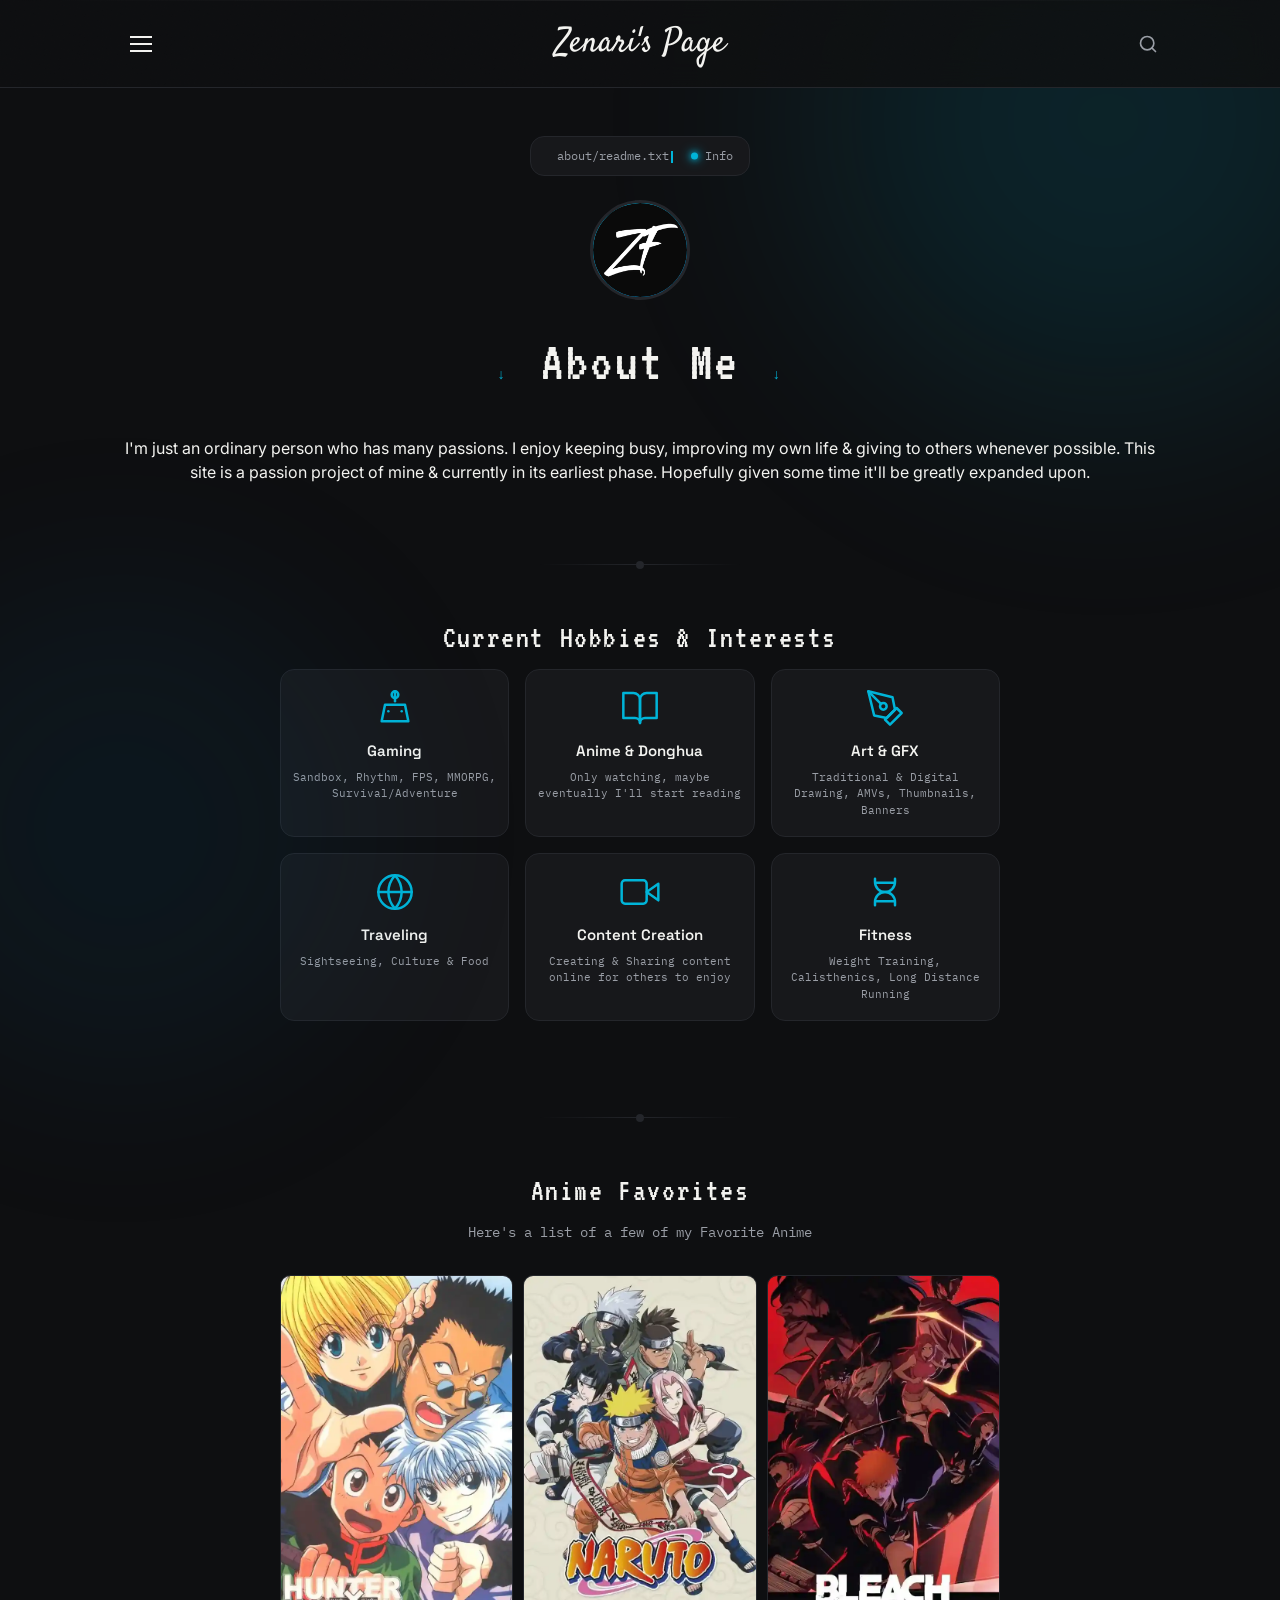
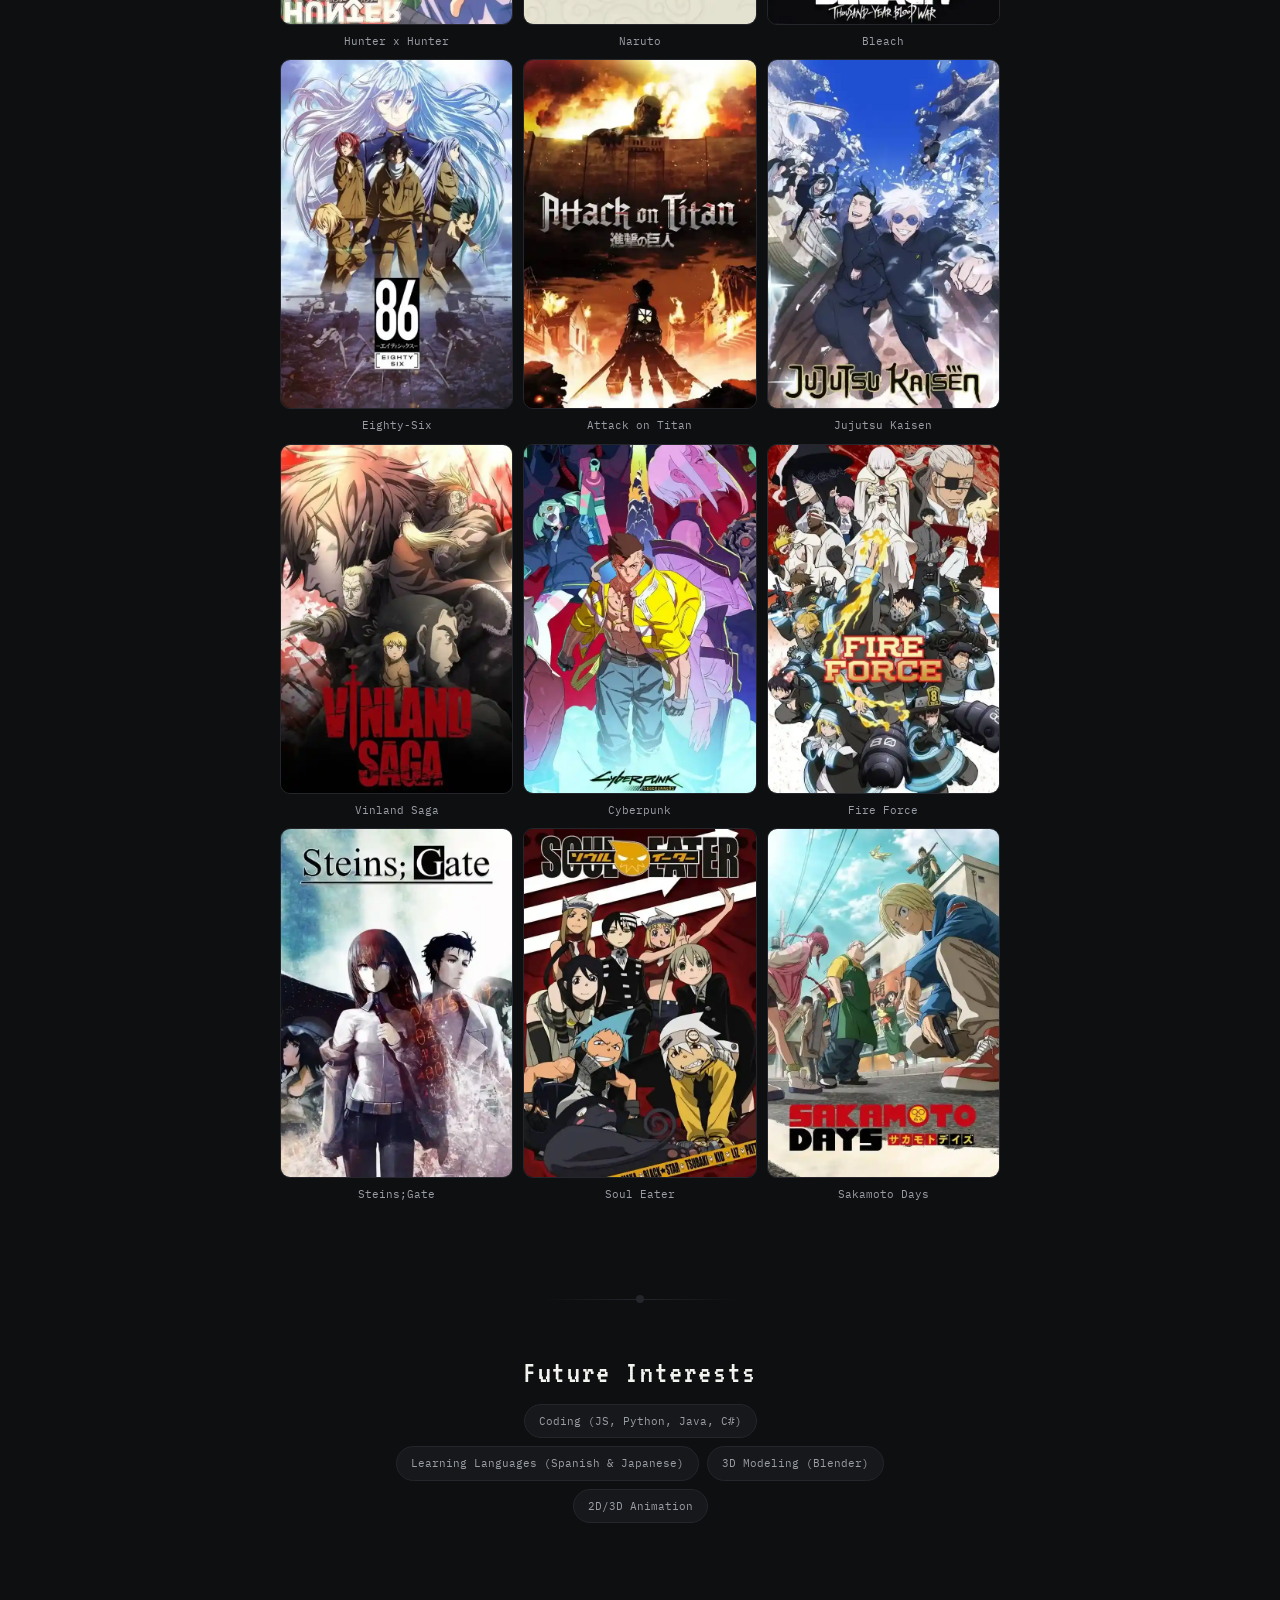
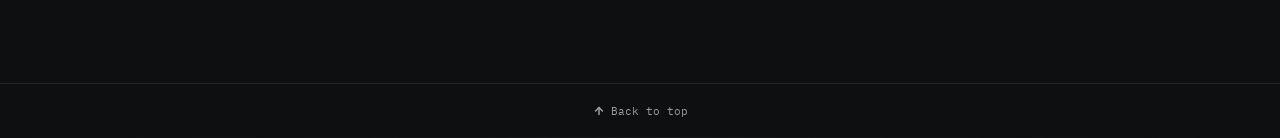
==== commit a0e50bfa: "Add files via upload" ====
--- a/about.html
+++ b/about.html
@@ -31,10 +31,11 @@
     </button>
     <a class="brand" href="index.html" data-hover-color="#00e58a">Zenari's Page</a>
     <div class="dropdown">
-      <a href="about.html" aria-current="page">About</a>
+      <a href="zenaris-amvs.html" data-hover-color="#ffd60a">Zenari's AMVs</a>
+      <a href="anime-clips.html" data-hover-color="#c77dff">Anime Clips</a>
       <a href="socials.html" data-hover-color="#f4a261">Socials</a>
-      <a href="anime-clips.html" data-hover-color="#c77dff">Anime Clips</a>
-      <a href="faq.html">FAQ</a><a href="zenaris-amvs.html" data-hover-color="#ffd60a">Zenari's AMVs</a>
+      <a href="about.html">About</a>
+      <a href="faq.html">FAQ</a>
     </div>
   <button class="search-btn" id="search-btn" aria-label="Search">
       <svg viewBox="0 0 24 24" fill="none" stroke="currentColor" stroke-width="2" stroke-linecap="round" stroke-linejoin="round"><circle cx="11" cy="11" r="8"/><path d="m21 21-4.35-4.35"/></svg>
@@ -182,7 +183,7 @@
 
   <!-- Future Interests -->
   <section class="future-section">
-    <h3 class="section-title animate-fade-up d5"><span class="section-icon">&#9654;</span> Future Interests</h3>
+    <h3 class="section-title animate-fade-up d5">Future Interests</h3>
     <div class="future-tags animate-fade-up d6">
       <span class="future-tag">Coding (JS, Python, Java, C#)</span>
       <span class="future-tag">Learning Languages (Spanish & Japanese)</span>
--- a/styles.css
+++ b/styles.css
@@ -1,4 +1,4 @@
-/* ============================================================ ZENARI'S PAGE - COMPLETE STYLES ============================================================ */:root{--bg:#0e0f11;--ink:#f3f3f0;--ink-soft:#9a9ea6;--line:#24262b;--accent:#00e58a;--accent-ink:#06150f;--card:#17181b;--radius:14px;--footer-line:#1a1b1e}*{margin:0;padding:0;box-sizing:border-box}html{scroll-behavior:smooth}body{background:var(--bg);color:var(--ink);font-family:'Inter',sans-serif;line-height:1.5;-webkit-font-smoothing:antialiased;transition:background .3s ease,color .3s ease}a{color:inherit;text-decoration:none}.wrap{max-width:1080px;margin:0 auto;padding:0 24px}::selection{background:var(--cursor-color,var(--accent));color:var(--accent-ink)}:focus-visible{outline:2px solid var(--accent);outline-offset:3px}/* ---------- NOISE OVERLAY ---------- */ .noise-overlay{position:fixed;inset:0;background:url("data:image/svg+xml,%3Csvg viewBox='0 0 256 256' xmlns='http://www.w3.org/2000/svg'%3E%3Cfilter id='n'%3E%3CfeTurbulence type='fractalNoise' baseFrequency='0.85' numOctaves='5' stitchTiles='stitch'/%3E%3C/filter%3E%3Crect width='100%25' height='100%25' filter='url(%23n)' opacity='0.06'/%3E%3C/svg%3E");opacity:0.9;pointer-events:none;z-index:9999;mix-blend-mode:overlay}/* ---------- AMBIENT GLOWS PER PAGE (BRIGHTENED) ---------- */ body::before{content:'';position:fixed;top:-20%;right:-10%;width:600px;height:600px;border-radius:50%;filter:blur(120px);opacity:0.12;pointer-events:none;z-index:0;transition:background .6s ease}body::after{content:'';position:fixed;bottom:-20%;left:-10%;width:500px;height:500px;border-radius:50%;filter:blur(100px);opacity:0.08;pointer-events:none;z-index:0;transition:background .6s ease}body.page-index::before{background:var(--accent)}body.page-index::after{background:var(--accent)}body.page-about::before{background:#00b4d8}body.page-about::after{background:#0077b6}body.page-socials::before{background:#f4a261}body.page-socials::after{background:#e76f51}body.page-clips::before{background:#c77dff}body.page-clips::after{background:#9d4edd}body.page-amvs::before{background:#ffd60a}body.page-amvs::after{background:#ffc300}/* Page-specific typewriter cursor colors */ body.page-index .typewriter-cursor{background:var(--accent)}body.page-about .typewriter-cursor{background:#00b4d8}body.page-socials .typewriter-cursor{background:#f4a261}body.page-clips .typewriter-cursor{background:#c77dff}body.page-amvs .typewriter-cursor{background:#ffd60a}/* Page-specific arrow-down colors */ body.page-index .arrow-down{color:var(--accent)}body.page-about .arrow-down{color:#00b4d8}body.page-socials .arrow-down{color:#f4a261}body.page-clips .arrow-down{color:#c77dff}body.page-amvs .arrow-down{color:#ffd60a}[data-theme="light"] body::before{opacity:0.14}[data-theme="light"] body::after{opacity:0.10}[data-theme="light"] .noise-overlay{opacity:0.4}/* ---------- THEME TOGGLE ---------- */ /* ---------- HEADER ---------- */ header{position:sticky;top:0;z-index:50;background:rgba(14,15,17,0.88);backdrop-filter:blur(14px) saturate(1.2);border-bottom:1px solid var(--line);transition:background .3s ease,border-color .3s ease}header::before{content:'';position:absolute;inset:0;background:url("data:image/svg+xml,%3Csvg viewBox='0 0 256 256' xmlns='http://www.w3.org/2000/svg'%3E%3Cfilter id='n'%3E%3CfeTurbulence type='fractalNoise' baseFrequency='0.75' numOctaves='4' stitchTiles='stitch'/%3E%3C/filter%3E%3Crect width='100%25' height='100%25' filter='url(%23n)' opacity='0.025'/%3E%3C/svg%3E");opacity:0.4;pointer-events:none}header::after{content:'';position:absolute;top:0;left:0;right:0;height:1px;background:linear-gradient(90deg,transparent,rgba(255,255,255,0.06),transparent);pointer-events:none}[data-theme="light"] header{background:rgba(245,245,243,0.88)}[data-theme="light"] header::after{background:linear-gradient(90deg,transparent,rgba(0,0,0,0.04),transparent)}nav{position:relative;display:flex;align-items:center;justify-content:center;padding:18px 24px;max-width:1080px;margin:0 auto}.brand{font-family:'Satisfy',cursive;font-weight:400;font-size:clamp(26px,4.4vw,34px);color:var(--ink);text-align:center}.menu-toggle{position:absolute;left:24px;top:50%;transform:translateY(-50%);background:none;border:none;cursor:pointer;padding:6px}.menu-toggle span{display:block;width:22px;height:2px;background:var(--ink);margin:5px 0;transition:transform .15s ease,opacity .15s ease,background .3s ease}.menu-toggle[aria-expanded="true"] span:nth-child(1){transform:translateY(7px) rotate(45deg)}.menu-toggle[aria-expanded="true"] span:nth-child(2){opacity:0}.menu-toggle[aria-expanded="true"] span:nth-child(3){transform:translateY(-7px) rotate(-45deg)}.dropdown{position:absolute;top:100%;left:0;right:0;background:var(--card);border-bottom:1px solid var(--line);display:flex;justify-content:center;gap:22px;padding:20px 24px;transform:translateY(-8px);opacity:0;pointer-events:none;transition:transform .18s ease,opacity .18s ease,background .3s ease;flex-direction:column;text-align:center}.dropdown.open{transform:translateY(0);opacity:1;pointer-events:auto}.dropdown a{font-family:'IBM Plex Mono',monospace;font-size:13px;letter-spacing:.05em;text-transform:uppercase;color:var(--ink-soft);padding:6px 2px;transition:color .15s ease}.dropdown a[aria-current="page"]{color:var(--accent)}body.page-about .dropdown a[aria-current="page"]{color:#00b4d8}body.page-socials .dropdown a[aria-current="page"]{color:#f4a261}body.page-clips .dropdown a[aria-current="page"]{color:#c77dff}body.page-amvs .dropdown a[aria-current="page"]{color:#ffd60a}/* ---------- PAGE LOAD ANIMATIONS ---------- */ @keyframes fadeUp{from{opacity:0;transform:translateY(30px)}to{opacity:1;transform:translateY(0)}}@keyframes fadeIn{from{opacity:0}to{opacity:1}}@keyframes scaleIn{from{opacity:0;transform:scale(0.92)}to{opacity:1;transform:scale(1)}}.animate-fade-up{opacity:0;animation:fadeUp .7s cubic-bezier(.22,1,.36,1) forwards}.no-animate-fallback .animate-fade-up,.no-animate-fallback .animate-fade-in,.no-animate-fallback .animate-scale-in{opacity:1!important;transform:none!important;animation:none!important}.animate-fade-in{opacity:0;animation:fadeIn .6s ease forwards}.animate-scale-in{opacity:0;animation:scaleIn .6s cubic-bezier(.22,1,.36,1) forwards}.d1{animation-delay:.05s}.d2{animation-delay:.12s}.d3{animation-delay:.2s}.d4{animation-delay:.28s}.d5{animation-delay:.36s}.d6{animation-delay:.44s}.d7{animation-delay:.52s}.d8{animation-delay:.6s}/* ---------- HERO ---------- */ .hero{padding:56px 0 40px}.hero-grid{display:grid;grid-template-columns:1fr;gap:48px;align-items:center;text-align:center}.hero-grid > div:first-child{display:flex;flex-direction:column;align-items:center}h1{font-family:'Space Grotesk',sans-serif;font-weight:700;font-size:clamp(36px,5.5vw,56px);line-height:1.08;letter-spacing:-0.02em}h1 .accent-line{display:none}.hero-actions{margin-top:32px;display:flex;gap:14px;flex-wrap:nowrap !important;justify-content:center}.btn{font-family:'IBM Plex Mono',monospace;font-size:13px;padding:13px 28px;border-radius:100px;border:1px solid var(--ink);transition:all .15s ease;display:inline-flex;align-items:center;gap:8px}.btn.primary{background:var(--ink);color:var(--bg)}.btn.primary:hover{background:var(--accent);border-color:var(--accent);color:var(--accent-ink)}.btn.ghost{color:var(--ink)}.btn.ghost:hover{border-color:var(--ink-soft)}/* ---------- TERMINAL BADGE ---------- */ .terminal-badge{display:inline-flex;align-items:center;gap:10px;font-family:'IBM Plex Mono',monospace;font-size:12px;color:var(--ink-soft);background:var(--card);border:1px solid var(--line);border-radius:var(--radius);padding:10px 16px;margin-bottom:24px}.terminal-prompt{color:var(--accent);font-weight:500}/* Pixel label */ .pixel-label{font-family:'VT323',monospace;font-size:14px;letter-spacing:0.25em;color:var(--ink-soft);display:block;margin-bottom:8px;text-transform:uppercase}/* Hero description */ .hero-desc{color:var(--ink-soft);font-size:17px;max-width:52ch;margin:0 auto 32px;line-height:1.6}/* ---------- STATS ROW (HORIZONTAL) ---------- */ .stats-row{display:flex;flex-direction:row;align-items:stretch;justify-content:center;background:var(--card);border:1px solid var(--line);border-radius:var(--radius);overflow:hidden;margin-top:40px;max-width:520px;margin-left:auto;margin-right:auto}.stat-item{flex:1;padding:20px 12px;text-align:center;display:flex;flex-direction:column;align-items:center;gap:8px}.stat-divider{width:1px;align-self:stretch;background:var(--line);margin:20px 0;flex-shrink:0;display:block !important}.stat-label{font-family:'IBM Plex Mono',monospace;font-size:11px;letter-spacing:0.15em;color:var(--ink-soft)}.stat-value{font-family:'VT323',monospace;font-size:36px;color:var(--ink);line-height:1}.stat-sub{font-family:'IBM Plex Mono',monospace;font-size:11px;color:var(--ink-soft)}/* ---------- EMBED SECTION ---------- */ .embed-section{display:flex;flex-direction:column;gap:20px;max-width:720px;margin:0 auto;padding:0 24px 48px}.embed-card{background:var(--card);border:1px solid var(--line);border-radius:var(--radius);overflow:hidden;transition:border-color .3s ease,background .3s ease}.embed-card:hover{border-color:var(--ink-soft)}.embed-header{display:flex;align-items:center;gap:10px;padding:12px 16px;border-bottom:1px solid var(--line);font-family:'IBM Plex Mono',monospace;font-size:12px}.embed-prompt{color:var(--accent);font-weight:500}.embed-path{color:var(--ink-soft);flex:1;font-family:'IBM Plex Mono',monospace;font-size:12px}.embed-badge{font-size:11px;padding:3px 10px;border:1px solid var(--line);border-radius:6px;color:var(--ink-soft)}.embed-body{position:relative;aspect-ratio:16/9;background:linear-gradient(150deg,#1a1b1e,#0e0f11)}.embed-body iframe{position:absolute;inset:0;width:100%;height:100%;border:none}.embed-mute{position:absolute;bottom:12px;right:12px;width:36px;height:36px;border-radius:50%;background:rgba(0,0,0,0.5);border:1px solid rgba(255,255,255,0.2);color:#fff;display:flex;align-items:center;justify-content:center;cursor:pointer;z-index:5;transition:background .15s ease}.embed-mute:hover{background:rgba(0,0,0,0.7)}.embed-mute svg{width:16px;height:16px}/* ---------- SECTIONS ---------- */ section{padding:72px 0}.section-head{display:flex;justify-content:space-between;align-items:flex-end;margin-bottom:44px;gap:20px;flex-wrap:wrap}.section-head h2{font-family:'Space Grotesk',sans-serif;font-size:clamp(26px,3.4vw,34px);font-weight:700;letter-spacing:-0.01em}/* ---------- GALLERY ---------- */ .gallery{display:grid;grid-template-columns:repeat(3,1fr);gap:24px}.clip-card{background:var(--card);border:1px solid var(--line);border-radius:var(--radius);overflow:hidden;opacity:0;transform:translateY(14px);transition:opacity .5s ease,transform .5s ease,background .3s ease,border-color .3s ease}.clip-card.in{opacity:1;transform:translateY(0)}.clip-thumb{aspect-ratio:9/16;position:relative;background:linear-gradient(150deg,var(--g1,#20232a),var(--g2,#0d0e10));display:flex;align-items:flex-end;padding:14px}.clip-thumb .tc-badge{font-family:'IBM Plex Mono',monospace;font-size:10px;color:rgba(255,255,255,0.85);background:rgba(0,0,0,0.35);padding:4px 8px;border-radius:6px;letter-spacing:.03em}.clip-thumb .play{position:absolute;top:50%;left:50%;transform:translate(-50%,-50%);width:44px;height:44px;border-radius:50%;background:rgba(255,255,255,0.1);border:1px solid rgba(255,255,255,0.25);display:flex;align-items:center;justify-content:center;transition:background .15s ease}.clip-card:hover .play{background:var(--accent);border-color:var(--accent)}.clip-card:hover .play svg{fill:var(--accent-ink)}.clip-info{padding:16px}.clip-info h3{font-family:'Space Grotesk',sans-serif;font-size:15px;font-weight:600;margin-bottom:4px}.clip-info p{font-size:12px;color:var(--ink-soft);font-family:'IBM Plex Mono',monospace}/* ---------- ANIME DROPDOWN ---------- */ .anime-dropdown{position:relative;margin-bottom:32px}.anime-dropdown-toggle{font-family:'IBM Plex Mono',monospace;font-size:13px;padding:12px 20px;background:var(--card);border:1px solid var(--line);border-radius:var(--radius);color:var(--ink);cursor:pointer;display:inline-flex;align-items:center;gap:10px;transition:border-color .15s ease}.anime-dropdown-toggle:hover{border-color:var(--ink-soft)}.anime-dropdown-toggle svg{width:14px;height:14px;transition:transform .2s ease}.anime-dropdown.open .anime-dropdown-toggle svg{transform:rotate(180deg)}.anime-dropdown-menu{position:absolute;top:calc(100% + 8px);left:0;background:var(--card);border:1px solid var(--line);border-radius:var(--radius);padding:12px;display:grid;grid-template-columns:repeat(2,1fr);gap:10px;min-width:220px;opacity:0;transform:translateY(-6px);pointer-events:none;transition:opacity .18s ease,transform .18s ease;z-index:40}.anime-dropdown.open .anime-dropdown-menu{opacity:1;transform:translateY(0);pointer-events:auto}.anime-thumb{aspect-ratio:3/4;border-radius:10px;background:linear-gradient(150deg,var(--g1,#2a2d35),var(--g2,#1a1c22));display:flex;align-items:flex-end;padding:8px;cursor:pointer;transition:transform .15s ease,border-color .15s ease;border:1px solid transparent;position:relative;overflow:hidden}.anime-thumb:hover{transform:translateY(-3px);border-color:var(--accent)}.anime-thumb span{font-family:'Space Grotesk',sans-serif;font-size:11px;font-weight:600;color:#fff;text-shadow:0 1px 4px rgba(0,0,0,0.6)}/* ============================================================ CLIPS PAGE - TERMINAL STYLE REBRAND ============================================================ */ .clips-hero{text-align:center;padding:48px 0 32px}.clips-hero h2{font-family:'VT323',monospace;font-size:clamp(36px,6vw,56px);font-weight:400;letter-spacing:0.05em;margin-bottom:16px;color:var(--ink)}.clips-desc{color:var(--ink-soft);font-size:16px;max-width:52ch;margin:0 auto 32px;line-height:1.7}/* Search Bar */ .search-bar{display:flex;align-items:center;gap:12px;background:var(--card);border:1px solid var(--line);border-radius:var(--radius);padding:14px 18px;max-width:520px;margin:0 auto 16px;transition:border-color .15s ease;position:relative}.search-bar:focus-within{border-color:var(--ink-soft)}.search-bar svg{width:18px;height:18px;color:var(--ink-soft);flex-shrink:0}.search-bar input{background:none;border:none;color:var(--ink);font-family:'IBM Plex Mono',monospace;font-size:14px;width:100%;outline:none}.search-bar input::placeholder{color:var(--ink-soft)}.search-clear{background:none;border:none;color:var(--ink-soft);cursor:pointer;padding:4px;border-radius:50%;display:flex;align-items:center;justify-content:center;opacity:0;transition:opacity .15s ease,color .15s ease;pointer-events:none}.search-clear.visible{opacity:1;pointer-events:auto}.search-clear:hover{color:var(--accent)}/* Filter Dropdown */ .filter-dropdown{max-width:520px;margin:0 auto 32px;position:relative;z-index:40}.filter-toggle{width:100%;display:flex;align-items:center;justify-content:space-between;background:var(--card);border:1px solid var(--line);border-radius:var(--radius);padding:14px 18px;color:var(--ink);font-family:'IBM Plex Mono',monospace;font-size:13px;letter-spacing:0.1em;cursor:pointer;transition:border-color .15s ease}.filter-toggle:hover{border-color:var(--ink-soft)}.filter-toggle strong{color:var(--ink);font-weight:600}.filter-toggle svg{width:14px;height:14px;color:var(--ink-soft);transition:transform .2s ease}.filter-dropdown.open .filter-toggle svg{transform:rotate(180deg)}/* Filter Dropdown Menu */ .filter-dropdown-menu{position:absolute;top:calc(100% + 8px);left:0;right:0;background:var(--card);border:1px solid var(--line);border-radius:var(--radius);padding:8px;display:flex;flex-direction:column;gap:2px;opacity:0;transform:translateY(-6px);pointer-events:none;transition:opacity .18s ease,transform .18s ease;z-index:40;box-shadow:0 8px 32px rgba(0,0,0,0.3)}.filter-dropdown.open .filter-dropdown-menu{opacity:1;transform:translateY(0);pointer-events:auto}.filter-option{font-family:'IBM Plex Mono',monospace;font-size:13px;letter-spacing:0.1em;padding:12px 16px;border-radius:10px;border:none;background:none;color:var(--ink-soft);cursor:pointer;text-align:left;transition:background .15s ease,color .15s ease}.filter-option:hover{background:rgba(0,229,138,0.06);color:var(--ink)}.filter-option.active{background:var(--bg);color:var(--accent)}/* Clips Grid */ .clips-grid-section{padding:0 24px 48px;max-width:720px;margin:0 auto}.clips-grid{display:grid;grid-template-columns:1fr;gap:16px}/* Clip Tile */ .clip-tile{display:block;position:relative;border-radius:var(--radius);border:1px solid var(--line);overflow:hidden;cursor:pointer;transition:border-color .3s ease,transform .2s ease,opacity .3s ease;text-decoration:none;color:inherit}.clip-tile:hover{border-color:var(--ink-soft);transform:translateY(-2px)}.clip-tile.hidden{display:none}.clip-tile-bg{position:relative;aspect-ratio:16/9;display:flex;align-items:center;justify-content:center;overflow:hidden;background:linear-gradient(150deg,#1a0b1a,#0d050d)}.clip-tile-img{position:absolute;inset:0;width:100%;height:100%;object-fit:cover;z-index:1}.clip-tile-overlay{position:absolute;inset:0;background:linear-gradient(180deg,rgba(0,0,0,0.2) 0%,rgba(0,0,0,0.5) 100%);z-index:2}.clip-tile-blur{position:absolute;inset:0;background:url("data:image/svg+xml,%3Csvg xmlns='http://www.w3.org/2000/svg' width='100' height='100'%3E%3Cfilter id='b'%3E%3CfeGaussianBlur stdDeviation='8'/%3E%3C/filter%3E%3Crect width='100%25' height='100%25' fill='%23300a30'/%3E%3Crect x='20' y='20' width='60' height='60' fill='%23581858' filter='url(%23b)'/%3E%3Crect x='40' y='10' width='30' height='80' fill='%23ff0055' filter='url(%23b)' opacity='0.3'/%3E%3C/svg%3E") center/cover;filter:blur(20px) saturate(1.4);opacity:0.6;z-index:1}.clip-tile-text{position:absolute;inset:0;display:flex;flex-direction:column;align-items:center;justify-content:center;z-index:3;padding:24px;text-align:center}.clip-tile-text h4{font-family:'Space Grotesk',sans-serif;font-size:20px;font-weight:700;color:#fff;text-shadow:0 2px 12px rgba(0,0,0,0.6);margin-bottom:6px}.clip-tile-text p{font-family:'IBM Plex Mono',monospace;font-size:12px;color:rgba(255,255,255,0.7);text-shadow:0 1px 6px rgba(0,0,0,0.5)}.clip-tile-badge{position:absolute;top:14px;right:14px;font-family:'IBM Plex Mono',monospace;font-size:10px;letter-spacing:0.1em;padding:5px 12px;background:rgba(0,0,0,0.45);border:1px solid rgba(255,255,255,0.15);border-radius:6px;color:rgba(255,255,255,0.9);z-index:4;text-transform:uppercase}.clip-tile-badge.coming{border-color:rgba(255,255,255,0.25);color:rgba(255,255,255,0.85)}/* Clips Empty State */ .clips-empty{text-align:center;padding:48px 24px}.clips-empty p{font-family:'IBM Plex Mono',monospace;font-size:14px;color:var(--ink-soft);letter-spacing:0.05em}/* Clips List - Horizontal Rows (legacy,kept for compatibility) */ .clips-list{display:flex;flex-direction:column;gap:12px;padding:0 24px 48px;max-width:720px;margin:0 auto}.clip-row{position:relative;display:flex;align-items:center;justify-content:space-between;padding:20px 16px;border-radius:var(--radius);border:1px solid var(--line);overflow:hidden;cursor:pointer;transition:border-color .2s ease,transform .2s ease}.clip-row:hover{border-color:var(--ink-soft);transform:translateX(4px)}.clip-row-bg{position:absolute;inset:0;opacity:0.6;z-index:0}.clip-row-content{position:relative;z-index:1}.clip-row-content h3{font-family:'Space Grotesk',sans-serif;font-size:16px;font-weight:600;color:var(--ink);margin-bottom:4px}.clip-row-content p{font-family:'IBM Plex Mono',monospace;font-size:12px;color:var(--ink-soft)}.clip-row-meta{position:relative;z-index:1}/* ============================================================ ABOUT PAGE - TERMINAL STYLE ============================================================ */ .about-hero{text-align:center;padding:48px 0 32px}.about-hero h2{font-family:'VT323',monospace;font-size:clamp(36px,6vw,56px);font-weight:400;letter-spacing:0.05em;margin-bottom:16px;color:var(--ink)}.about-desc{color:var(--ink-soft);font-size:16px;max-width:56ch;margin:0 auto;line-height:1.7}/* ============================================================ SOCIALS PAGE - TERMINAL STYLE ============================================================ */ .socials-hero{text-align:center;padding:48px 0 32px}.socials-hero h2{font-family:'VT323',monospace;font-size:clamp(36px,6vw,56px);font-weight:400;letter-spacing:0.05em;margin-bottom:16px;color:var(--ink)}.socials-desc{color:var(--ink-soft);font-size:16px;max-width:52ch;margin:0 auto 32px;line-height:1.7}.socials-list{padding:0 16px 40px;max-width:520px;margin:0 auto}.socials-grid{display:flex;flex-direction:column;gap:12px}.socials-card{display:flex;align-items:center;gap:16px;padding:18px 20px;background:var(--card);border:1px solid var(--line);border-radius:var(--radius);transition:border-color .15s ease,transform .15s ease,background .3s ease}.socials-card:hover{border-color:var(--ink-soft);transform:translateX(4px)}.socials-icon{width:34px;height:34px;display:flex;align-items:center;justify-content:center;flex-shrink:0}.socials-info{flex:1}.socials-info h3{font-family:'Space Grotesk',sans-serif;font-size:16px;font-weight:600;margin-bottom:2px}.socials-info span{font-family:'IBM Plex Mono',monospace;font-size:12px;color:var(--ink-soft)}.socials-arrow{font-family:'IBM Plex Mono',monospace;font-size:14px;color:var(--ink-soft);transition:color .15s ease,transform .15s ease}.socials-card:hover .socials-arrow{color:var(--accent);transform:translateX(2px)}/* ============================================================ AMVS PAGE - TERMINAL STYLE ============================================================ */ .amvs-hero{text-align:center;padding:48px 0 32px}.amvs-hero h2{font-family:'VT323',monospace;font-size:clamp(36px,6vw,56px);font-weight:400;letter-spacing:0.05em;margin-bottom:16px;color:var(--ink)}.amvs-desc{color:var(--ink-soft);font-size:16px;max-width:52ch;margin:0 auto 32px;line-height:1.7}.amvs-grid{display:flex;flex-direction:column;gap:20px;padding:0 16px 40px;max-width:720px;margin:0 auto}.amv-card{background:var(--card);border:1px solid var(--line);border-radius:var(--radius);overflow:hidden;transition:border-color .3s ease,background .3s ease}.amv-card:hover{border-color:var(--ink-soft)}.amv-card-header{display:flex;align-items:center;gap:10px;padding:12px 16px;border-bottom:1px solid var(--line);font-family:'IBM Plex Mono',monospace;font-size:12px}.amv-card-body{position:relative;aspect-ratio:16/9;background:linear-gradient(150deg,#1a1b1e,#0e0f11)}.amv-card-body iframe{position:absolute;inset:0;width:100%;height:100%;border:none}/* ---------- FOOTER ---------- */ .site-footer{position:relative;left:0;right:0;z-index:50;background:rgba(14,15,17,0.88);backdrop-filter:blur(14px) saturate(1.2);border-top:1px solid var(--line);padding:14px 24px;transition:background .3s ease,border-color .3s ease,opacity .5s ease,transform .5s ease;opacity:0;transform:translateY(20px);pointer-events:none}.site-footer.visible{opacity:1;transform:translateY(0);pointer-events:auto}.site-footer::before{content:'';position:absolute;inset:0;background:url("data:image/svg+xml,%3Csvg viewBox='0 0 256 256' xmlns='http://www.w3.org/2000/svg'%3E%3Cfilter id='n'%3E%3CfeTurbulence type='fractalNoise' baseFrequency='0.75' numOctaves='4' stitchTiles='stitch'/%3E%3C/filter%3E%3Crect width='100%25' height='100%25' filter='url(%23n)' opacity='0.025'/%3E%3C/svg%3E");opacity:0.4;pointer-events:none}.site-footer::after{content:'';position:absolute;bottom:0;left:0;right:0;height:1px;background:linear-gradient(90deg,transparent,rgba(255,255,255,0.04),transparent);pointer-events:none}[data-theme="light"] .site-footer{background:rgba(245,245,243,0.88)}[data-theme="light"] .site-footer.visible{opacity:1}[data-theme="light"] .site-footer::after{background:linear-gradient(90deg,transparent,rgba(0,0,0,0.03),transparent)}.footer-inner{max-width:1080px;margin:0 auto;display:flex;align-items:center;justify-content:center;gap:16px;position:relative;z-index:1}.footer-brand{font-family:'Satisfy',cursive;font-size:16px;color:var(--ink-soft)}.back-to-top{font-family:'IBM Plex Mono',monospace;font-size:11px;color:var(--ink-soft);display:flex;align-items:center;gap:6px;cursor:pointer;background:none;border:none;padding:6px 12px;border-radius:8px;transition:color .15s ease,background .15s ease}.back-to-top:hover{color:var(--accent);background:rgba(0,229,138,0.08)}body.page-about .back-to-top:hover{color:#00b4d8;background:rgba(0,180,216,0.08)}body.page-socials .back-to-top:hover{color:#f4a261;background:rgba(244,162,97,0.08)}body.page-clips .back-to-top:hover{color:#c77dff;background:rgba(199,125,255,0.08)}body.page-amvs .back-to-top:hover{color:#ffd60a;background:rgba(255,214,10,0.08)}.back-to-top svg{width:12px;height:12px}/* ---------- GLOWING STATUS DOTS ---------- */ .terminal-status{position:relative;padding-left:22px !important}.terminal-status::before{content:'';position:absolute;left:8px;top:50%;transform:translateY(-50%);width:7px;height:7px;border-radius:50%;background:#00e58a;box-shadow:0 0 6px #00e58a,0 0 12px #00e58a;animation:pulse-glow 2s ease-in-out infinite}@keyframes pulse-glow{0%,100%{opacity:1}50%{opacity:0.5}}.info-dot::before{background:#00b4d8;box-shadow:0 0 6px #00b4d8,0 0 12px #00b4d8}.active-dot::before{background:#f4a261;box-shadow:0 0 6px #f4a261,0 0 12px #f4a261}.clip-dot::before{background:#c77dff;box-shadow:0 0 6px #c77dff,0 0 12px #c77dff}.amv-dot::before{background:#ffd60a;box-shadow:0 0 6px #ffd60a,0 0 12px #ffd60a}/* ---------- DISCORD PROFILE EMBED ---------- */ .discord-embed{max-width:520px;margin:32px auto 0;background:var(--card);border:1px solid var(--line);border-radius:var(--radius);overflow:hidden;transition:border-color .3s ease,background .3s ease}.discord-embed:hover{border-color:var(--ink-soft)}.discord-embed-header{display:flex;align-items:center;gap:10px;padding:12px 16px;border-bottom:1px solid var(--line);font-family:'IBM Plex Mono',monospace;font-size:12px;color:var(--ink-soft)}.discord-embed-header svg{color:var(--ink)}.discord-embed-body{display:flex;align-items:center;gap:16px;padding:20px}.discord-avatar{width:56px;height:56px;border-radius:50%;background:linear-gradient(150deg,#5865F2,#4752C4);flex-shrink:0;display:flex;align-items:center;justify-content:center;background-size:cover;background-position:center}.discord-info h4{font-family:'Space Grotesk',sans-serif;font-size:16px;font-weight:600;margin-bottom:2px;color:var(--ink)}.discord-info p{font-family:'IBM Plex Mono',monospace;font-size:12px;color:var(--ink-soft);margin-bottom:6px}.discord-id{display:inline-block;font-family:'IBM Plex Mono',monospace;font-size:11px;padding:4px 10px;background:var(--bg);border:1px solid var(--line);border-radius:6px;color:var(--ink-soft)}/* ---------- CLIPS PLACEHOLDER CARD ---------- */ .clips-coming-soon{padding:0 24px 48px;max-width:720px;margin:0 auto}.coming-soon-title{font-family:'IBM Plex Mono',monospace;font-size:13px;letter-spacing:0.15em;text-transform:uppercase;color:var(--ink-soft);margin-bottom:20px;text-align:center}.clip-placeholder-card{display:block;position:relative;border-radius:var(--radius);border:1px solid var(--line);overflow:hidden;cursor:pointer;transition:border-color .3s ease,transform .2s ease;text-decoration:none;color:inherit}.clip-placeholder-card:hover{border-color:var(--ink-soft);transform:translateY(-2px)}.clip-placeholder-bg{position:relative;aspect-ratio:16/9;background:linear-gradient(150deg,#1a0b1a,#0d050d);display:flex;align-items:center;justify-content:center}.clip-placeholder-blur{position:absolute;inset:0;background:url("data:image/svg+xml,%3Csvg xmlns='http://www.w3.org/2000/svg' width='100' height='100'%3E%3Cfilter id='b'%3E%3CfeGaussianBlur stdDeviation='8'/%3E%3C/filter%3E%3Crect width='100%25' height='100%25' fill='%23300a30'/%3E%3Crect x='20' y='20' width='60' height='60' fill='%23581858' filter='url(%23b)'/%3E%3Crect x='40' y='10' width='30' height='80' fill='%23ff0055' filter='url(%23b)' opacity='0.3'/%3E%3C/svg%3E") center/cover;filter:blur(20px) saturate(1.4);opacity:0.8}.clip-placeholder-text{position:relative;z-index:1;text-align:center;padding:24px}.clip-placeholder-text h4{font-family:'Space Grotesk',sans-serif;font-size:clamp(20px,3vw,28px);font-weight:700;color:#fff;text-shadow:0 2px 12px rgba(0,0,0,0.6);margin-bottom:8px}.clip-placeholder-text p{font-family:'IBM Plex Mono',monospace;font-size:12px;color:rgba(255,255,255,0.7);text-shadow:0 1px 6px rgba(0,0,0,0.5)}/* ---------- FOOTER CLEANUP ---------- */ .footer-inner{justify-content:center}/* Discord status dot */ .discord-status-dot{width:8px;height:8px;border-radius:50%;margin-left:auto;background:#747f8d;box-shadow:0 0 4px rgba(116,127,141,0.5);transition:background .3s ease,box-shadow .3s ease}.discord-status-dot.online{background:#3ba55d;box-shadow:0 0 6px #3ba55d,0 0 12px #3ba55d}.discord-status-dot.idle{background:#faa81a;box-shadow:0 0 6px #faa81a,0 0 12px #faa81a}.discord-status-dot.dnd{background:#ed4245;box-shadow:0 0 6px #ed4245,0 0 12px #ed4245}.discord-status-dot.streaming{background:#593695;box-shadow:0 0 6px #593695,0 0 12px #593695}/* Public Discord embed */ .public-discord{margin-top:16px;opacity:0.7}.public-discord:hover{opacity:1}.discord-coming-badge{margin-left:auto;font-family:'IBM Plex Mono',monospace;font-size:10px;padding:3px 8px;background:var(--bg);border:1px solid var(--line);border-radius:6px;color:var(--ink-soft)}.public-avatar{background:linear-gradient(150deg,#5865F2,#4752C4);position:relative}.public-avatar::before{content:'';position:absolute;inset:0;background:url("data:image/svg+xml,%3Csvg xmlns='http://www.w3.org/2000/svg' viewBox='0 0 24 24' fill='white'%3E%3Cpath d='M20.317 4.37a19.791 19.791 0 0 0-4.885-1.515.074.074 0 0 0-.079.037c-.21.375-.444.864-.608 1.25a18.27 18.27 0 0 0-5.487 0 12.64 12.64 0 0 0-.617-1.25.077.077 0 0 0-.079-.037A19.736 19.736 0 0 0 3.677 4.37a.07.07 0 0 0-.032.027C.533 9.046-.32 13.58.099 18.057a.082.082 0 0 0 .031.057 19.9 19.9 0 0 0 5.993 3.03.078.078 0 0 0 .084-.028c.462-.63.874-1.295 1.226-1.994a.076.076 0 0 0-.041-.106 13.107 13.107 0 0 1-1.872-.892.077.077 0 0 1-.008-.128 10.2 10.2 0 0 0 .372-.292.074.074 0 0 1 .077-.01c3.928 1.793 8.18 1.793 12.062 0a.074.074 0 0 1 .078.01c.12.098.246.198.373.292a.077.077 0 0 1-.006.127 12.299 12.299 0 0 1-1.873.892.077.077 0 0 0-.041.107c.36.698.772 1.362 1.225 1.993a.076.076 0 0 0 .084.028 19.839 19.839 0 0 0 6.002-3.03.077.077 0 0 0 .032-.054c.5-5.177-.838-9.674-3.549-13.66a.061.061 0 0 0-.031-.03zM8.02 15.33c-1.183 0-2.157-1.085-2.157-2.419 0-1.333.956-2.419 2.157-2.419 1.21 0 2.176 1.096 2.157 2.42 0 1.333-.956 2.418-2.157 2.418zm7.975 0c-1.183 0-2.157-1.085-2.157-2.419 0-1.333.955-2.419 2.157-2.419 1.21 0 2.176 1.096 2.157 2.42 0 1.333-.946 2.418-2.157 2.418z'/%3E%3C/svg%3E") center/60% no-repeat}/* ---------- FLOATING PARTICLES ---------- */ .particles-container{position:fixed;inset:0;pointer-events:none;z-index:1;overflow:hidden}.particle{position:absolute;border-radius:50%;opacity:0;animation:particle-float linear infinite;will-change:transform,opacity}@keyframes particle-float{0%{opacity:0;transform:translateY(110vh) translateX(0) scale(0.3)}5%{opacity:0.6}95%{opacity:0.2}100%{opacity:0;transform:translateY(-10vh) translateX(var(--drift)) scale(0.8)}}/* Page-specific particle colors */ body.page-index .particle{background:var(--accent)}body.page-about .particle{background:#00b4d8}body.page-socials .particle{background:#f4a261}body.page-clips .particle{background:#c77dff}body.page-amvs .particle{background:#ffd60a}/* Light mode particles - use white for visibility */ [data-theme="light"] .particle{background:rgba(255,255,255,0.7) !important}/* ============================================================ NEW FEATURES - TRANSITIONS,TYPING,BORDERS,SKELETON ============================================================ */ /* ---------- PAGE TRANSITION OVERLAY ---------- */ .page-transition{position:fixed;inset:0;background:var(--bg);z-index:9998;opacity:1;pointer-events:none;transition:opacity .3s ease}.page-transition.fade-out{opacity:0}/* ---------- TYPING EFFECT ---------- */ .typewriter{display:inline}.typewriter-cursor{display:inline-block;width:2px;height:1em;background:var(--accent);margin-left:2px;animation:blink-cursor 1s step-end infinite;vertical-align:text-bottom}@keyframes blink-cursor{0%,100%{opacity:1}50%{opacity:0}}/* ---------- ANIMATED GRADIENT BORDERS ---------- */ .gradient-border{position:relative;z-index:1}.gradient-border::before{content:'';position:absolute;inset:-2px;border-radius:calc(var(--radius) + 2px);background:linear-gradient(90deg,var(--accent),#00b4d8,#c77dff,#ffd60a,var(--accent));background-size:300% 300%;animation:gradient-rotate 4s ease infinite;z-index:-1;opacity:0;transition:opacity .3s ease}.gradient-border:hover::before{opacity:1}@keyframes gradient-rotate{0%{background-position:0% 50%}50%{background-position:100% 50%}100%{background-position:0% 50%}}/* ---------- SKELETON LOADING ---------- */ .skeleton{background:linear-gradient(90deg,var(--line) 25%,var(--card) 50%,var(--line) 75%);background-size:200% 100%;animation:skeleton-shimmer 1.5s infinite;border-radius:6px;color:transparent!important}@keyframes skeleton-shimmer{0%{background-position:200% 0}100%{background-position:-200% 0}}.skeleton-text{height:12px;margin-bottom:8px}.skeleton-text.short{width:40%}.skeleton-text.long{width:80%}.skeleton-circle{width:56px;height:56px;border-radius:50%}.skeleton-rect{aspect-ratio:16/9;width:100%;border-radius:var(--radius)}.skeleton-card{background:var(--card);border:1px solid var(--line);border-radius:var(--radius);padding:16px}/* ---------- RESPONSIVE ---------- */ .arrow-down{display:inline-block;font-size:14px;margin:0 8px;animation:arrow-bounce 1.5s ease-in-out infinite}.arrow-down:nth-child(2){animation-delay:0.2s}@keyframes arrow-bounce{0%,100%{transform:translateY(0)}50%{transform:translateY(-6px)}}@media (max-width:860px){.embed-grid{grid-template-columns:1fr;max-width:360px}.country-columns{grid-template-columns:repeat(2,1fr)}.gallery{grid-template-columns:repeat(2,1fr)}}/* ABOUT PAGE ENHANCEMENTS ============================================================ */
+/* ============================================================ ZENARI'S PAGE - COMPLETE STYLES ============================================================ */:root{--bg:#0e0f11;--ink:#f3f3f0;--ink-soft:#9a9ea6;--line:#24262b;--accent:#00e58a;--accent-ink:#06150f;--card:#17181b;--radius:14px;--footer-line:#1a1b1e}*{margin:0;padding:0;box-sizing:border-box}html{scroll-behavior:smooth}body{background:var(--bg);color:var(--ink);font-family:'Inter',sans-serif;line-height:1.5;-webkit-font-smoothing:antialiased;transition:background .3s ease,color .3s ease}a{color:inherit;text-decoration:none}.wrap{max-width:1080px;margin:0 auto;padding:0 24px 6rem}::selection{background:var(--cursor-color,var(--accent));color:var(--accent-ink)}:focus-visible{outline:2px solid var(--accent);outline-offset:3px}/* ---------- NOISE OVERLAY ---------- */ .noise-overlay{position:fixed;inset:0;background:url("data:image/svg+xml,%3Csvg viewBox='0 0 256 256' xmlns='http://www.w3.org/2000/svg'%3E%3Cfilter id='n'%3E%3CfeTurbulence type='fractalNoise' baseFrequency='0.85' numOctaves='5' stitchTiles='stitch'/%3E%3C/filter%3E%3Crect width='100%25' height='100%25' filter='url(%23n)' opacity='0.06'/%3E%3C/svg%3E");opacity:0.9;pointer-events:none;z-index:9999;mix-blend-mode:overlay}/* ---------- AMBIENT GLOWS PER PAGE (BRIGHTENED) ---------- */ body::before{content:'';position:fixed;top:-20%;right:-10%;width:600px;height:600px;border-radius:50%;filter:blur(120px);opacity:0.12;pointer-events:none;z-index:0;transition:background .6s ease}body::after{content:'';position:fixed;bottom:-20%;left:-10%;width:500px;height:500px;border-radius:50%;filter:blur(100px);opacity:0.08;pointer-events:none;z-index:0;transition:background .6s ease}body.page-index::before{background:var(--accent)}body.page-index::after{background:var(--accent)}body.page-about::before{background:#00b4d8}body.page-about::after{background:#0077b6}body.page-socials::before{background:#f4a261}body.page-socials::after{background:#e76f51}body.page-clips::before{background:#c77dff}body.page-clips::after{background:#9d4edd}body.page-amvs::before{background:#ffd60a}body.page-amvs::after{background:#ffc300}/* Page-specific typewriter cursor colors */ body.page-index .typewriter-cursor{background:var(--accent)}body.page-about .typewriter-cursor{background:#00b4d8}body.page-socials .typewriter-cursor{background:#f4a261}body.page-clips .typewriter-cursor{background:#c77dff}body.page-amvs .typewriter-cursor{background:#ffd60a}/* Page-specific arrow-down colors */ body.page-index .arrow-down{color:var(--accent)}body.page-about .arrow-down{color:#00b4d8}body.page-socials .arrow-down{color:#f4a261}body.page-clips .arrow-down{color:#c77dff}body.page-amvs .arrow-down{color:#ffd60a}[data-theme="light"] body::before{opacity:0.14}[data-theme="light"] body::after{opacity:0.10}[data-theme="light"] .noise-overlay{opacity:0.4}/* ---------- THEME TOGGLE ---------- */ /* ---------- HEADER ---------- */ header{position:sticky;top:0;z-index:50;background:rgba(14,15,17,0.88);backdrop-filter:blur(14px) saturate(1.2);border-bottom:1px solid var(--line);transition:background .3s ease,border-color .3s ease}header::before{content:'';position:absolute;inset:0;background:url("data:image/svg+xml,%3Csvg viewBox='0 0 256 256' xmlns='http://www.w3.org/2000/svg'%3E%3Cfilter id='n'%3E%3CfeTurbulence type='fractalNoise' baseFrequency='0.75' numOctaves='4' stitchTiles='stitch'/%3E%3C/filter%3E%3Crect width='100%25' height='100%25' filter='url(%23n)' opacity='0.025'/%3E%3C/svg%3E");opacity:0.4;pointer-events:none}header::after{content:'';position:absolute;top:0;left:0;right:0;height:1px;background:linear-gradient(90deg,transparent,rgba(255,255,255,0.06),transparent);pointer-events:none}[data-theme="light"] header{background:rgba(245,245,243,0.88)}[data-theme="light"] header::after{background:linear-gradient(90deg,transparent,rgba(0,0,0,0.04),transparent)}nav{position:relative;display:flex;align-items:center;justify-content:center;padding:18px 24px;max-width:1080px;margin:0 auto}.brand{font-family:'Satisfy',cursive;font-weight:400;font-size:clamp(26px,4.4vw,34px);color:var(--ink);text-align:center}.menu-toggle{position:absolute;left:24px;top:50%;transform:translateY(-50%);background:none;border:none;cursor:pointer;padding:6px}.menu-toggle span{display:block;width:22px;height:2px;background:var(--ink);margin:5px 0;transition:transform .15s ease,opacity .15s ease,background .3s ease}.menu-toggle[aria-expanded="true"] span:nth-child(1){transform:translateY(7px) rotate(45deg)}.menu-toggle[aria-expanded="true"] span:nth-child(2){opacity:0}.menu-toggle[aria-expanded="true"] span:nth-child(3){transform:translateY(-7px) rotate(-45deg)}.dropdown{position:absolute;top:100%;left:0;right:0;background:var(--card);border-bottom:1px solid var(--line);display:flex;justify-content:center;gap:22px;padding:20px 24px;transform:translateY(-8px);opacity:0;pointer-events:none;transition:transform .18s ease,opacity .18s ease,background .3s ease;flex-direction:column;text-align:center}.dropdown.open{transform:translateY(0);opacity:1;pointer-events:auto}.dropdown a{font-family:'IBM Plex Mono',monospace;font-size:13px;letter-spacing:.05em;text-transform:uppercase;color:var(--ink-soft);padding:6px 2px;transition:color .15s ease}.dropdown a[aria-current="page"]{color:var(--accent)}body.page-about .dropdown a[aria-current="page"]{color:#00b4d8}body.page-socials .dropdown a[aria-current="page"]{color:#f4a261}body.page-clips .dropdown a[aria-current="page"]{color:#c77dff}body.page-amvs .dropdown a[aria-current="page"]{color:#ffd60a}/* ---------- PAGE LOAD ANIMATIONS ---------- */ @keyframes fadeUp{from{opacity:0;transform:translateY(30px)}to{opacity:1;transform:translateY(0)}}@keyframes fadeIn{from{opacity:0}to{opacity:1}}@keyframes scaleIn{from{opacity:0;transform:scale(0.92)}to{opacity:1;transform:scale(1)}}.animate-fade-up{opacity:0;animation:fadeUp .7s cubic-bezier(.22,1,.36,1) forwards}.no-animate-fallback .animate-fade-up,.no-animate-fallback .animate-fade-in,.no-animate-fallback .animate-scale-in{opacity:1!important;transform:none!important;animation:none!important}.animate-fade-in{opacity:0;animation:fadeIn .6s ease forwards}.animate-scale-in{opacity:0;animation:scaleIn .6s cubic-bezier(.22,1,.36,1) forwards}.d1{animation-delay:.05s}.d2{animation-delay:.12s}.d3{animation-delay:.2s}.d4{animation-delay:.28s}.d5{animation-delay:.36s}.d6{animation-delay:.44s}.d7{animation-delay:.52s}.d8{animation-delay:.6s}/* ---------- HERO ---------- */ .hero{padding:56px 0 40px}.hero-grid{display:grid;grid-template-columns:1fr;gap:48px;align-items:center;text-align:center}.hero-grid > div:first-child{display:flex;flex-direction:column;align-items:center}h1{font-family:'Space Grotesk',sans-serif;font-weight:700;font-size:clamp(36px,5.5vw,56px);line-height:1.08;letter-spacing:-0.02em}h1 .accent-line{display:none}.hero-actions{margin-top:32px;display:flex;gap:14px;flex-wrap:nowrap !important;justify-content:center}.btn{font-family:'IBM Plex Mono',monospace;font-size:13px;padding:13px 28px;border-radius:100px;border:1px solid var(--ink);transition:all .15s ease;display:inline-flex;align-items:center;gap:8px}.btn.primary{background:var(--ink);color:var(--bg)}.btn.primary:hover{background:var(--accent);border-color:var(--accent);color:var(--accent-ink)}.btn.ghost{color:var(--ink)}.btn.ghost:hover{border-color:var(--ink-soft)}/* ---------- TERMINAL BADGE ---------- */ .terminal-badge{display:inline-flex;align-items:center;gap:10px;font-family:'IBM Plex Mono',monospace;font-size:12px;color:var(--ink-soft);background:var(--card);border:1px solid var(--line);border-radius:var(--radius);padding:10px 16px;margin-bottom:24px}.terminal-prompt{color:var(--accent);font-weight:500}/* Pixel label */ .pixel-label{font-family:'VT323',monospace;font-size:14px;letter-spacing:0.25em;color:var(--ink-soft);display:block;margin-bottom:8px;text-transform:uppercase}/* Hero description */ .hero-desc{color:var(--ink-soft);font-size:17px;max-width:52ch;margin:0 auto 32px;line-height:1.6}/* ---------- STATS ROW (HORIZONTAL) ---------- */ .stats-row{display:flex;flex-direction:row;align-items:stretch;justify-content:center;background:var(--card);border:1px solid var(--line);border-radius:var(--radius);overflow:hidden;margin-top:40px;max-width:520px;margin-left:auto;margin-right:auto}.stat-item{flex:1;padding:20px 12px;text-align:center;display:flex;flex-direction:column;align-items:center;gap:8px}.stat-divider{width:1px;align-self:stretch;background:var(--line);margin:20px 0;flex-shrink:0;display:block !important}.stat-label{font-family:'IBM Plex Mono',monospace;font-size:11px;letter-spacing:0.15em;color:var(--ink-soft)}.stat-value{font-family:'VT323',monospace;font-size:36px;color:var(--ink);line-height:1}.stat-sub{font-family:'IBM Plex Mono',monospace;font-size:11px;color:var(--ink-soft)}/* ---------- EMBED SECTION ---------- */ .embed-section{display:flex;flex-direction:column;gap:20px;max-width:720px;margin:0 auto;padding:0 24px 48px}.embed-card{background:var(--card);border:1px solid var(--line);border-radius:var(--radius);overflow:hidden;transition:border-color .3s ease,background .3s ease}.embed-card:hover{border-color:var(--ink-soft)}.embed-header{display:flex;align-items:center;gap:10px;padding:12px 16px;border-bottom:1px solid var(--line);font-family:'IBM Plex Mono',monospace;font-size:12px}.embed-prompt{color:var(--accent);font-weight:500}.embed-path{color:var(--ink-soft);flex:1;font-family:'IBM Plex Mono',monospace;font-size:12px}.embed-badge{font-size:11px;padding:3px 10px;border:1px solid var(--line);border-radius:6px;color:var(--ink-soft)}.embed-body{position:relative;aspect-ratio:16/9;background:linear-gradient(150deg,#1a1b1e,#0e0f11)}.embed-body iframe{position:absolute;inset:0;width:100%;height:100%;border:none}.embed-mute{position:absolute;bottom:12px;right:12px;width:36px;height:36px;border-radius:50%;background:rgba(0,0,0,0.5);border:1px solid rgba(255,255,255,0.2);color:#fff;display:flex;align-items:center;justify-content:center;cursor:pointer;z-index:5;transition:background .15s ease}.embed-mute:hover{background:rgba(0,0,0,0.7)}.embed-mute svg{width:16px;height:16px}/* ---------- SECTIONS ---------- */ section{padding:72px 0}.section-head{display:flex;justify-content:space-between;align-items:flex-end;margin-bottom:44px;gap:20px;flex-wrap:wrap}.section-head h2{font-family:'Space Grotesk',sans-serif;font-size:clamp(26px,3.4vw,34px);font-weight:700;letter-spacing:-0.01em}/* ---------- GALLERY ---------- */ .gallery{display:grid;grid-template-columns:repeat(3,1fr);gap:24px}.clip-card{background:var(--card);border:1px solid var(--line);border-radius:var(--radius);overflow:hidden;opacity:0;transform:translateY(14px);transition:opacity .5s ease,transform .5s ease,background .3s ease,border-color .3s ease}.clip-card.in{opacity:1;transform:translateY(0)}.clip-thumb{position:relative;display:flex;flex-direction:column;gap:.25rem;padding:0}.clip-thumb .tc-badge{font-family:'IBM Plex Mono',monospace;font-size:10px;color:rgba(255,255,255,0.85);background:rgba(0,0,0,0.35);padding:4px 8px;border-radius:6px;letter-spacing:.03em}.clip-thumb .play{position:absolute;top:50%;left:50%;transform:translate(-50%,-50%);width:44px;height:44px;border-radius:50%;background:rgba(255,255,255,0.1);border:1px solid rgba(255,255,255,0.25);display:flex;align-items:center;justify-content:center;transition:background .15s ease}.clip-card:hover .play{background:var(--accent);border-color:var(--accent)}.clip-card:hover .play svg{fill:var(--accent-ink)}.clip-info{padding:16px}.clip-info h3{font-family:'Space Grotesk',sans-serif;font-size:15px;font-weight:600;margin-bottom:4px}.clip-info p{font-size:12px;color:var(--ink-soft);font-family:'IBM Plex Mono',monospace}/* ---------- ANIME DROPDOWN ---------- */ .anime-dropdown{position:relative;margin-bottom:32px}.anime-dropdown-toggle{font-family:'IBM Plex Mono',monospace;font-size:13px;padding:12px 20px;background:var(--card);border:1px solid var(--line);border-radius:var(--radius);color:var(--ink);cursor:pointer;display:inline-flex;align-items:center;gap:10px;transition:border-color .15s ease}.anime-dropdown-toggle:hover{border-color:var(--ink-soft)}.anime-dropdown-toggle svg{width:14px;height:14px;transition:transform .2s ease}.anime-dropdown.open .anime-dropdown-toggle svg{transform:rotate(180deg)}.anime-dropdown-menu{position:absolute;top:calc(100% + 8px);left:0;background:var(--card);border:1px solid var(--line);border-radius:var(--radius);padding:12px;display:grid;grid-template-columns:repeat(2,1fr);gap:10px;min-width:220px;opacity:0;transform:translateY(-6px);pointer-events:none;transition:opacity .18s ease,transform .18s ease;z-index:40}.anime-dropdown.open .anime-dropdown-menu{opacity:1;transform:translateY(0);pointer-events:auto}.anime-thumb{aspect-ratio:3/4;border-radius:10px;background:linear-gradient(150deg,var(--g1,#2a2d35),var(--g2,#1a1c22));display:flex;align-items:flex-end;padding:8px;cursor:pointer;transition:transform .15s ease,border-color .15s ease;border:1px solid transparent;position:relative;overflow:hidden}.anime-thumb:hover{transform:translateY(-3px);border-color:var(--accent)}.anime-thumb span{font-family:'Space Grotesk',sans-serif;font-size:11px;font-weight:600;color:#fff;text-shadow:0 1px 4px rgba(0,0,0,0.6)}/* ============================================================ CLIPS PAGE - TERMINAL STYLE REBRAND ============================================================ */ .clips-hero{text-align:center;padding:48px 0 32px}.clips-hero h2{font-family:'VT323',monospace;font-size:clamp(36px,6vw,56px);font-weight:400;letter-spacing:0.05em;margin-bottom:16px;color:var(--ink)}.clips-desc{color:var(--ink-soft);font-size:16px;max-width:52ch;margin:0 auto 32px;line-height:1.7}/* Search Bar */ .search-bar{display:flex;align-items:center;gap:12px;background:var(--card);border:1px solid var(--line);border-radius:var(--radius);padding:14px 18px;max-width:520px;margin:0 auto 16px;transition:border-color .15s ease;position:relative}.search-bar:focus-within{border-color:var(--ink-soft)}.search-bar svg{width:18px;height:18px;color:var(--ink-soft);flex-shrink:0}.search-bar input{background:none;border:none;color:var(--ink);font-family:'IBM Plex Mono',monospace;font-size:14px;width:100%;outline:none}.search-bar input::placeholder{color:var(--ink-soft)}.search-clear{background:none;border:none;color:var(--ink-soft);cursor:pointer;padding:4px;border-radius:50%;display:flex;align-items:center;justify-content:center;opacity:0;transition:opacity .15s ease,color .15s ease;pointer-events:none}.search-clear.visible{opacity:1;pointer-events:auto}.search-clear:hover{color:var(--accent)}/* Filter Dropdown */ .filter-dropdown{max-width:520px;margin:0 auto 32px;position:relative;z-index:40}.filter-toggle{width:100%;display:flex;align-items:center;justify-content:space-between;background:var(--card);border:1px solid var(--line);border-radius:var(--radius);padding:14px 18px;color:var(--ink);font-family:'IBM Plex Mono',monospace;font-size:13px;letter-spacing:0.1em;cursor:pointer;transition:border-color .15s ease}.filter-toggle:hover{border-color:var(--ink-soft)}.filter-toggle strong{color:var(--ink);font-weight:600}.filter-toggle svg{width:14px;height:14px;color:var(--ink-soft);transition:transform .2s ease}.filter-dropdown.open .filter-toggle svg{transform:rotate(180deg)}/* Filter Dropdown Menu */ .filter-dropdown-menu{position:absolute;top:calc(100% + 8px);left:0;right:0;background:var(--card);border:1px solid var(--line);border-radius:var(--radius);padding:8px;display:flex;flex-direction:column;gap:2px;opacity:0;transform:translateY(-6px);pointer-events:none;transition:opacity .18s ease,transform .18s ease;z-index:40;box-shadow:0 8px 32px rgba(0,0,0,0.3)}.filter-dropdown.open .filter-dropdown-menu{opacity:1;transform:translateY(0);pointer-events:auto}.filter-option{font-family:'IBM Plex Mono',monospace;font-size:13px;letter-spacing:0.1em;padding:12px 16px;border-radius:10px;border:none;background:none;color:var(--ink-soft);cursor:pointer;text-align:left;transition:background .15s ease,color .15s ease}.filter-option:hover{background:rgba(0,229,138,0.06);color:var(--ink)}.filter-option.active{background:var(--bg);color:var(--accent)}/* Clips Grid */ .clips-grid-section{padding:0 24px 48px;max-width:720px;margin:0 auto}.clips-grid{display:grid;grid-template-columns:1fr;gap:16px}/* Clip Tile */ .clip-tile{display:block;position:relative;border-radius:var(--radius);border:1px solid var(--line);overflow:hidden;cursor:pointer;transition:border-color .3s ease,transform .2s ease,opacity .3s ease;text-decoration:none;color:inherit}.clip-tile:hover{border-color:var(--ink-soft);transform:translateY(-2px)}.clip-tile.hidden{display:none}.clip-tile-bg{position:relative;aspect-ratio:16/9;display:flex;align-items:center;justify-content:center;overflow:hidden;background:linear-gradient(150deg,#1a0b1a,#0d050d)}.clip-tile-img{position:absolute;inset:0;width:100%;height:100%;object-fit:cover;z-index:1}.clip-tile-overlay{position:absolute;inset:0;background:linear-gradient(180deg,rgba(0,0,0,0.2) 0%,rgba(0,0,0,0.5) 100%);z-index:2}.clip-tile-blur{position:absolute;inset:0;background:url("data:image/svg+xml,%3Csvg xmlns='http://www.w3.org/2000/svg' width='100' height='100'%3E%3Cfilter id='b'%3E%3CfeGaussianBlur stdDeviation='8'/%3E%3C/filter%3E%3Crect width='100%25' height='100%25' fill='%23300a30'/%3E%3Crect x='20' y='20' width='60' height='60' fill='%23581858' filter='url(%23b)'/%3E%3Crect x='40' y='10' width='30' height='80' fill='%23ff0055' filter='url(%23b)' opacity='0.3'/%3E%3C/svg%3E") center/cover;filter:blur(20px) saturate(1.4);opacity:0.6;z-index:1}.clip-tile-text{position:absolute;inset:0;display:flex;flex-direction:column;align-items:center;justify-content:center;z-index:3;padding:24px;text-align:center}.clip-tile-text h4{font-family:'Space Grotesk',sans-serif;font-size:20px;font-weight:700;color:#fff;text-shadow:0 2px 12px rgba(0,0,0,0.6);margin-bottom:6px}.clip-tile-text p{font-family:'IBM Plex Mono',monospace;font-size:12px;color:rgba(255,255,255,0.7);text-shadow:0 1px 6px rgba(0,0,0,0.5)}.clip-tile-badge{position:absolute;top:14px;right:14px;font-family:'IBM Plex Mono',monospace;font-size:10px;letter-spacing:0.1em;padding:5px 12px;background:rgba(0,0,0,0.45);border:1px solid rgba(255,255,255,0.15);border-radius:6px;color:rgba(255,255,255,0.9);z-index:4;text-transform:uppercase}.clip-tile-badge.coming{border-color:rgba(255,255,255,0.25);color:rgba(255,255,255,0.85)}/* Clips Empty State */ .clips-empty{text-align:center;padding:48px 24px}.clips-empty p{font-family:'IBM Plex Mono',monospace;font-size:14px;color:var(--ink-soft);letter-spacing:0.05em}/* Clips List - Horizontal Rows (legacy,kept for compatibility) */ .clips-list{display:flex;flex-direction:column;gap:12px;padding:0 24px 48px;max-width:720px;margin:0 auto}.clip-row{position:relative;display:flex;align-items:center;justify-content:space-between;padding:20px 16px;border-radius:var(--radius);border:1px solid var(--line);overflow:hidden;cursor:pointer;transition:border-color .2s ease,transform .2s ease}.clip-row:hover{border-color:var(--ink-soft);transform:translateX(4px)}.clip-row-bg{position:absolute;inset:0;opacity:0.6;z-index:0}.clip-row-content{position:relative;z-index:1}.clip-row-content h3{font-family:'Space Grotesk',sans-serif;font-size:16px;font-weight:600;color:var(--ink);margin-bottom:4px}.clip-row-content p{font-family:'IBM Plex Mono',monospace;font-size:12px;color:var(--ink-soft)}.clip-row-meta{position:relative;z-index:1}/* ============================================================ ABOUT PAGE - TERMINAL STYLE ============================================================ */ .about-hero{text-align:center;padding:48px 0 32px}.about-hero h2{font-family:'VT323',monospace;font-size:clamp(36px,6vw,56px);font-weight:400;letter-spacing:0.05em;margin-bottom:16px;color:var(--ink)}.about-desc{color:var(--ink-soft);font-size:16px;max-width:56ch;margin:0 auto;line-height:1.7}/* ============================================================ SOCIALS PAGE - TERMINAL STYLE ============================================================ */ .socials-hero{text-align:center;padding:48px 0 32px}.socials-hero h2{font-family:'VT323',monospace;font-size:clamp(36px,6vw,56px);font-weight:400;letter-spacing:0.05em;margin-bottom:16px;color:var(--ink)}.socials-desc{color:var(--ink-soft);font-size:16px;max-width:52ch;margin:0 auto 32px;line-height:1.7}.socials-list{padding:0 16px 40px;max-width:520px;margin:0 auto}.socials-grid{display:flex;flex-direction:column;gap:12px}.socials-card{display:flex;align-items:center;gap:16px;padding:18px 20px;background:var(--card);border:1px solid var(--line);border-radius:var(--radius);transition:border-color .15s ease,transform .15s ease,background .3s ease}.socials-card:hover{border-color:var(--ink-soft);transform:translateX(4px)}.socials-icon{width:34px;height:34px;display:flex;align-items:center;justify-content:center;flex-shrink:0}.socials-info{flex:1}.socials-info h3{font-family:'Space Grotesk',sans-serif;font-size:16px;font-weight:600;margin-bottom:2px}.socials-info span{font-family:'IBM Plex Mono',monospace;font-size:12px;color:var(--ink-soft)}.socials-arrow{font-family:'IBM Plex Mono',monospace;font-size:14px;color:var(--ink-soft);transition:color .15s ease,transform .15s ease}.socials-card:hover .socials-arrow{color:var(--accent);transform:translateX(2px)}/* ============================================================ AMVS PAGE - TERMINAL STYLE ============================================================ */ .amvs-hero{text-align:center;padding:48px 0 32px}.amvs-hero h2{font-family:'VT323',monospace;font-size:clamp(36px,6vw,56px);font-weight:400;letter-spacing:0.05em;margin-bottom:16px;color:var(--ink)}.amvs-desc{color:var(--ink-soft);font-size:16px;max-width:52ch;margin:0 auto 32px;line-height:1.7}.amvs-grid{display:flex;flex-direction:column;gap:20px;padding:0 16px 40px;max-width:720px;margin:0 auto}.amv-card{background:var(--card);border:1px solid var(--line);border-radius:var(--radius);overflow:hidden;transition:border-color .3s ease,background .3s ease}.amv-card:hover{border-color:var(--ink-soft)}.amv-card-header{display:flex;align-items:center;gap:10px;padding:12px 16px;border-bottom:1px solid var(--line);font-family:'IBM Plex Mono',monospace;font-size:12px}.amv-card-body{position:relative;aspect-ratio:16/9;background:linear-gradient(150deg,#1a1b1e,#0e0f11)}.amv-card-body iframe{position:absolute;inset:0;width:100%;height:100%;border:none}/* ---------- FOOTER ---------- */ .site-footer{position:relative;left:0;right:0;z-index:50;background:rgba(14,15,17,0.88);backdrop-filter:blur(14px) saturate(1.2);border-top:1px solid var(--line);padding:14px 24px;transition:background .3s ease,border-color .3s ease,opacity .5s ease,transform .5s ease;opacity:0;transform:translateY(20px);pointer-events:none}.site-footer.visible{opacity:1;transform:translateY(0);pointer-events:auto}.site-footer::before{content:'';position:absolute;inset:0;background:url("data:image/svg+xml,%3Csvg viewBox='0 0 256 256' xmlns='http://www.w3.org/2000/svg'%3E%3Cfilter id='n'%3E%3CfeTurbulence type='fractalNoise' baseFrequency='0.75' numOctaves='4' stitchTiles='stitch'/%3E%3C/filter%3E%3Crect width='100%25' height='100%25' filter='url(%23n)' opacity='0.025'/%3E%3C/svg%3E");opacity:0.4;pointer-events:none}.site-footer::after{content:'';position:absolute;bottom:0;left:0;right:0;height:1px;background:linear-gradient(90deg,transparent,rgba(255,255,255,0.04),transparent);pointer-events:none}[data-theme="light"] .site-footer{background:rgba(245,245,243,0.88)}[data-theme="light"] .site-footer.visible{opacity:1}[data-theme="light"] .site-footer::after{background:linear-gradient(90deg,transparent,rgba(0,0,0,0.03),transparent)}.footer-inner{max-width:1080px;margin:0 auto;display:flex;align-items:center;justify-content:center;gap:16px;position:relative;z-index:1}.footer-brand{font-family:'Satisfy',cursive;font-size:16px;color:var(--ink-soft)}.back-to-top{font-family:'IBM Plex Mono',monospace;font-size:11px;color:var(--ink-soft);display:flex;align-items:center;gap:6px;cursor:pointer;background:none;border:none;padding:6px 12px;border-radius:8px;transition:color .15s ease,background .15s ease}.back-to-top:hover{color:var(--accent);background:rgba(0,229,138,0.08)}body.page-about .back-to-top:hover{color:#00b4d8;background:rgba(0,180,216,0.08)}body.page-socials .back-to-top:hover{color:#f4a261;background:rgba(244,162,97,0.08)}body.page-clips .back-to-top:hover{color:#c77dff;background:rgba(199,125,255,0.08)}body.page-amvs .back-to-top:hover{color:#ffd60a;background:rgba(255,214,10,0.08)}.back-to-top svg{width:12px;height:12px}/* ---------- GLOWING STATUS DOTS ---------- */ .terminal-status{position:relative;padding-left:22px !important}.terminal-status::before{content:'';position:absolute;left:8px;top:50%;transform:translateY(-50%);width:7px;height:7px;border-radius:50%;background:#00e58a;box-shadow:0 0 6px #00e58a,0 0 12px #00e58a;animation:pulse-glow 2s ease-in-out infinite}@keyframes pulse-glow{0%,100%{opacity:1}50%{opacity:0.5}}.info-dot::before{background:#00b4d8;box-shadow:0 0 6px #00b4d8,0 0 12px #00b4d8}.active-dot::before{background:#f4a261;box-shadow:0 0 6px #f4a261,0 0 12px #f4a261}.clip-dot::before{background:#c77dff;box-shadow:0 0 6px #c77dff,0 0 12px #c77dff}.amv-dot::before{background:#ffd60a;box-shadow:0 0 6px #ffd60a,0 0 12px #ffd60a}/* ---------- DISCORD PROFILE EMBED ---------- */ .discord-embed{max-width:520px;margin:32px auto 0;background:var(--card);border:1px solid var(--line);border-radius:var(--radius);overflow:hidden;transition:border-color .3s ease,background .3s ease}.discord-embed:hover{border-color:var(--ink-soft)}.discord-embed-header{display:flex;align-items:center;gap:10px;padding:12px 16px;border-bottom:1px solid var(--line);font-family:'IBM Plex Mono',monospace;font-size:12px;color:var(--ink-soft)}.discord-embed-header svg{color:var(--ink)}.discord-embed-body{display:flex;align-items:center;gap:16px;padding:20px}.discord-avatar{width:56px;height:56px;border-radius:50%;background:linear-gradient(150deg,#5865F2,#4752C4);flex-shrink:0;display:flex;align-items:center;justify-content:center;background-size:cover;background-position:center}.discord-info h4{font-family:'Space Grotesk',sans-serif;font-size:16px;font-weight:600;margin-bottom:2px;color:var(--ink)}.discord-info p{font-family:'IBM Plex Mono',monospace;font-size:12px;color:var(--ink-soft);margin-bottom:6px}.discord-id{display:inline-block;font-family:'IBM Plex Mono',monospace;font-size:11px;padding:4px 10px;background:var(--bg);border:1px solid var(--line);border-radius:6px;color:var(--ink-soft)}/* ---------- CLIPS PLACEHOLDER CARD ---------- */ .clips-coming-soon{padding:0 24px 48px;max-width:720px;margin:0 auto}.coming-soon-title{font-family:'IBM Plex Mono',monospace;font-size:13px;letter-spacing:0.15em;text-transform:uppercase;color:var(--ink-soft);margin-bottom:20px;text-align:center}.clip-placeholder-card{display:block;position:relative;border-radius:var(--radius);border:1px solid var(--line);overflow:hidden;cursor:pointer;transition:border-color .3s ease,transform .2s ease;text-decoration:none;color:inherit}.clip-placeholder-card:hover{border-color:var(--ink-soft);transform:translateY(-2px)}.clip-placeholder-bg{position:relative;aspect-ratio:16/9;background:linear-gradient(150deg,#1a0b1a,#0d050d);display:flex;align-items:center;justify-content:center}.clip-placeholder-blur{position:absolute;inset:0;background:url("data:image/svg+xml,%3Csvg xmlns='http://www.w3.org/2000/svg' width='100' height='100'%3E%3Cfilter id='b'%3E%3CfeGaussianBlur stdDeviation='8'/%3E%3C/filter%3E%3Crect width='100%25' height='100%25' fill='%23300a30'/%3E%3Crect x='20' y='20' width='60' height='60' fill='%23581858' filter='url(%23b)'/%3E%3Crect x='40' y='10' width='30' height='80' fill='%23ff0055' filter='url(%23b)' opacity='0.3'/%3E%3C/svg%3E") center/cover;filter:blur(20px) saturate(1.4);opacity:0.8}.clip-placeholder-text{position:relative;z-index:1;text-align:center;padding:24px}.clip-placeholder-text h4{font-family:'Space Grotesk',sans-serif;font-size:clamp(20px,3vw,28px);font-weight:700;color:#fff;text-shadow:0 2px 12px rgba(0,0,0,0.6);margin-bottom:8px}.clip-placeholder-text p{font-family:'IBM Plex Mono',monospace;font-size:12px;color:rgba(255,255,255,0.7);text-shadow:0 1px 6px rgba(0,0,0,0.5)}/* ---------- FOOTER CLEANUP ---------- */ .footer-inner{justify-content:center}/* Discord status dot */ .discord-status-dot{width:8px;height:8px;border-radius:50%;margin-left:auto;background:#747f8d;box-shadow:0 0 4px rgba(116,127,141,0.5);transition:background .3s ease,box-shadow .3s ease}.discord-status-dot.online{background:#3ba55d;box-shadow:0 0 6px #3ba55d,0 0 12px #3ba55d}.discord-status-dot.idle{background:#faa81a;box-shadow:0 0 6px #faa81a,0 0 12px #faa81a}.discord-status-dot.dnd{background:#ed4245;box-shadow:0 0 6px #ed4245,0 0 12px #ed4245}.discord-status-dot.streaming{background:#593695;box-shadow:0 0 6px #593695,0 0 12px #593695}/* Public Discord embed */ .public-discord{margin-top:16px;opacity:0.7}.public-discord:hover{opacity:1}.discord-coming-badge{margin-left:auto;font-family:'IBM Plex Mono',monospace;font-size:10px;padding:3px 8px;background:var(--bg);border:1px solid var(--line);border-radius:6px;color:var(--ink-soft)}.public-avatar{background:linear-gradient(150deg,#5865F2,#4752C4);position:relative}.public-avatar::before{content:'';position:absolute;inset:0;background:url("data:image/svg+xml,%3Csvg xmlns='http://www.w3.org/2000/svg' viewBox='0 0 24 24' fill='white'%3E%3Cpath d='M20.317 4.37a19.791 19.791 0 0 0-4.885-1.515.074.074 0 0 0-.079.037c-.21.375-.444.864-.608 1.25a18.27 18.27 0 0 0-5.487 0 12.64 12.64 0 0 0-.617-1.25.077.077 0 0 0-.079-.037A19.736 19.736 0 0 0 3.677 4.37a.07.07 0 0 0-.032.027C.533 9.046-.32 13.58.099 18.057a.082.082 0 0 0 .031.057 19.9 19.9 0 0 0 5.993 3.03.078.078 0 0 0 .084-.028c.462-.63.874-1.295 1.226-1.994a.076.076 0 0 0-.041-.106 13.107 13.107 0 0 1-1.872-.892.077.077 0 0 1-.008-.128 10.2 10.2 0 0 0 .372-.292.074.074 0 0 1 .077-.01c3.928 1.793 8.18 1.793 12.062 0a.074.074 0 0 1 .078.01c.12.098.246.198.373.292a.077.077 0 0 1-.006.127 12.299 12.299 0 0 1-1.873.892.077.077 0 0 0-.041.107c.36.698.772 1.362 1.225 1.993a.076.076 0 0 0 .084.028 19.839 19.839 0 0 0 6.002-3.03.077.077 0 0 0 .032-.054c.5-5.177-.838-9.674-3.549-13.66a.061.061 0 0 0-.031-.03zM8.02 15.33c-1.183 0-2.157-1.085-2.157-2.419 0-1.333.956-2.419 2.157-2.419 1.21 0 2.176 1.096 2.157 2.42 0 1.333-.956 2.418-2.157 2.418zm7.975 0c-1.183 0-2.157-1.085-2.157-2.419 0-1.333.955-2.419 2.157-2.419 1.21 0 2.176 1.096 2.157 2.42 0 1.333-.946 2.418-2.157 2.418z'/%3E%3C/svg%3E") center/60% no-repeat}/* ---------- FLOATING PARTICLES ---------- */ .particles-container{position:fixed;inset:0;pointer-events:none;z-index:1;overflow:hidden}.particle{position:absolute;border-radius:50%;opacity:0;animation:particle-float linear infinite;will-change:transform,opacity}@keyframes particle-float{0%{opacity:0;transform:translateY(110vh) translateX(0) scale(0.3)}5%{opacity:0.6}95%{opacity:0.2}100%{opacity:0;transform:translateY(-10vh) translateX(var(--drift)) scale(0.8)}}/* Page-specific particle colors */ body.page-index .particle{background:var(--accent)}body.page-about .particle{background:#00b4d8}body.page-socials .particle{background:#f4a261}body.page-clips .particle{background:#c77dff}body.page-amvs .particle{background:#ffd60a}/* Light mode particles - use white for visibility */ [data-theme="light"] .particle{background:rgba(255,255,255,0.7) !important}/* ============================================================ NEW FEATURES - TRANSITIONS,TYPING,BORDERS,SKELETON ============================================================ */ /* ---------- PAGE TRANSITION OVERLAY ---------- */ .page-transition{position:fixed;inset:0;background:var(--bg);z-index:9998;opacity:1;pointer-events:none;transition:opacity .3s ease}.page-transition.fade-out{opacity:0}/* ---------- TYPING EFFECT ---------- */ .typewriter{display:inline}.typewriter-cursor{display:inline-block;width:2px;height:1em;background:var(--accent);margin-left:2px;animation:blink-cursor 1s step-end infinite;vertical-align:text-bottom}@keyframes blink-cursor{0%,100%{opacity:1}50%{opacity:0}}/* ---------- ANIMATED GRADIENT BORDERS ---------- */ .gradient-border{position:relative;z-index:1}.gradient-border::before{content:'';position:absolute;inset:-2px;border-radius:calc(var(--radius) + 2px);background:linear-gradient(90deg,var(--accent),#00b4d8,#c77dff,#ffd60a,var(--accent));background-size:300% 300%;animation:gradient-rotate 4s ease infinite;z-index:-1;opacity:0;transition:opacity .3s ease}.gradient-border:hover::before{opacity:1}@keyframes gradient-rotate{0%{background-position:0% 50%}50%{background-position:100% 50%}100%{background-position:0% 50%}}/* ---------- SKELETON LOADING ---------- */ .skeleton{background:linear-gradient(90deg,var(--line) 25%,var(--card) 50%,var(--line) 75%);background-size:200% 100%;animation:skeleton-shimmer 1.5s infinite;border-radius:6px;color:transparent!important}@keyframes skeleton-shimmer{0%{background-position:200% 0}100%{background-position:-200% 0}}.skeleton-text{height:12px;margin-bottom:8px}.skeleton-text.short{width:40%}.skeleton-text.long{width:80%}.skeleton-circle{width:56px;height:56px;border-radius:50%}.skeleton-rect{aspect-ratio:16/9;width:100%;border-radius:var(--radius)}.skeleton-card{background:var(--card);border:1px solid var(--line);border-radius:var(--radius);padding:16px}/* ---------- RESPONSIVE ---------- */ .arrow-down{display:inline-block;font-size:14px;margin:0 8px;animation:arrow-bounce 1.5s ease-in-out infinite}.arrow-down:nth-child(2){animation-delay:0.2s}@keyframes arrow-bounce{0%,100%{transform:translateY(0)}50%{transform:translateY(-6px)}}@media (max-width:860px){.embed-grid{grid-template-columns:1fr;max-width:360px}.country-columns{grid-template-columns:repeat(2,1fr)}.gallery{grid-template-columns:repeat(2,1fr)}}/* ABOUT PAGE ENHANCEMENTS ============================================================ */
 /* Profile Section */ .profile-section{text-align:center;margin-bottom:32px}.profile-avatar{width:100px;height:100px;border-radius:50%;margin:0 auto 20px;position:relative;overflow:hidden;background:linear-gradient(150deg,#00b4d8,#0077b6);border:3px solid var(--line);transition:border-color .3s ease,transform .3s ease}.profile-avatar:hover{border-color:#00b4d8;transform:scale(1.05)}.profile-avatar img{width:100%;height:100%;object-fit:cover;border-radius:50%}.profile-avatar-fallback{position:absolute;inset:0;display:flex;align-items:center;justify-content:center;font-family:'Space Grotesk',sans-serif;font-size:48px;font-weight:700;color:#fff}
 /* Section Dividers */ .section-divider{max-width:200px;height:1px;margin:48px auto;background:linear-gradient(90deg,transparent,var(--line),transparent);position:relative}.section-divider::before{content:'';position:absolute;left:50%;top:50%;transform:translate(-50%,-50%);width:8px;height:8px;background:var(--line);border-radius:50%}
 /* Section Titles */ .section-title{font-family:'VT323',monospace;font-size:clamp(24px,4vw,32px);font-weight:400;letter-spacing:0.05em;text-align:center;margin-bottom:8px;color:var(--ink)}.section-icon{color:#00b4d8;margin-right:8px}.section-subtitle{text-align:center;color:var(--ink-soft);font-size:14px;font-family:'IBM Plex Mono',monospace;margin-bottom:32px}
@@ -26,7 +26,7 @@
 
 /* Anime Detail Hero */
 .anime-detail-hero{display:flex;gap:2rem;align-items:flex-start;padding:2rem 0;flex-wrap:wrap}
-.anime-detail-poster{width:220px;height:320px;object-fit:cover;border-radius:16px;box-shadow:0 8px 32px rgba(0,0,0,.4);flex-shrink:0}
+
 .anime-detail-info{flex:1;min-width:260px}
 .anime-detail-type{display:inline-block;font-family:'IBM Plex Mono',monospace;font-size:.7rem;text-transform:uppercase;letter-spacing:.15em;color:var(--accent);border:1px solid var(--accent);padding:.25rem .6rem;border-radius:4px;margin-bottom:.75rem}
 .anime-detail-title{font-family:'Space Grotesk',sans-serif;font-size:2.2rem;font-weight:700;margin-bottom:.75rem;color:var(--text)}
@@ -70,7 +70,7 @@
 .clip-thumb:hover .clip-thumb-play{opacity:1}
 .clip-thumb-play svg{color:#fff;filter:drop-shadow(0 2px 4px rgba(0,0,0,.5))}
 .clip-thumb-soon{position:absolute;inset:0;display:flex;align-items:center;justify-content:center;background:rgba(0,0,0,.5);font-family:'IBM Plex Mono',monospace;font-size:.7rem;color:var(--text-secondary);text-transform:uppercase}
-.clip-thumb-name{font-size:.8rem;color:var(--text-secondary);margin-top:.4rem;white-space:nowrap;overflow:hidden;text-overflow:ellipsis}
+.clip-thumb-name{font-size:.8rem;color:var(--text-secondary);margin-top:.4rem;white-space:nowrap;overflow:hidden;text-overflow:ellipsis;text-align:center}
 
 /* Video Modal */
 .video-modal{position:fixed;inset:0;z-index:1000;display:none;align-items:center;justify-content:center}
@@ -92,7 +92,7 @@
 /* Responsive */
 @media (max-width:640px){
   .anime-detail-hero{flex-direction:column;align-items:center;text-align:center}
-  .anime-detail-poster{width:160px;height:240px}
+  
   .anime-detail-title{font-size:1.6rem}
   .audio-select{justify-content:center}
   .folder-grid{grid-template-columns:1fr}
@@ -113,5 +113,117 @@
 .search-btn{position:absolute;right:12px;top:50%;transform:translateY(-50%);background:none;border:none;cursor:pointer;width:40px;height:40px;border-radius:10px;display:flex;align-items:center;justify-content:center;color:var(--ink-soft);transition:color .15s ease,background .15s ease;z-index:10}.search-btn:hover{color:var(--accent);background:rgba(0,229,138,0.08)}.search-btn svg{width:20px;height:20px}
 .search-modal{position:fixed;inset:0;z-index:200;display:none;align-items:flex-start;justify-content:center;padding-top:15vh}.search-modal.open{display:flex}.search-modal-backdrop{position:absolute;inset:0;background:rgba(0,0,0,.7);backdrop-filter:blur(6px)}.search-modal-inner{position:relative;z-index:1;background:var(--card);border:1.5px solid rgba(255,255,255,.1);border-radius:16px;width:100%;max-width:560px;padding:1.25rem;display:flex;flex-direction:column;gap:.75rem}.search-modal-close{position:absolute;top:.6rem;right:.8rem;background:none;border:none;color:var(--text-secondary);font-size:1.4rem;cursor:pointer;line-height:1}.search-modal-close:hover{color:var(--text)}.search-modal-input{width:100%;padding:.7rem 1rem;padding-right:2.5rem;background:rgba(255,255,255,.04);border:1.5px solid rgba(255,255,255,.1);border-radius:10px;color:var(--text);font-family:'Inter',sans-serif;font-size:.95rem;outline:none;transition:border-color .2s}.search-modal-input:focus{border-color:var(--accent)}.search-modal-input::placeholder{color:var(--text-secondary);opacity:.5}.search-results{max-height:320px;overflow-y:auto;display:flex;flex-direction:column;gap:.35rem}.search-result{padding:.65rem .8rem;border-radius:10px;background:rgba(255,255,255,.03);border:1.5px solid rgba(255,255,255,.06);color:var(--text);text-decoration:none;transition:all .15s ease;display:flex;flex-direction:column;gap:.15rem}.search-result:hover{border-color:var(--accent);background:rgba(0,229,138,.06)}.search-result-title{font-family:'Space Grotesk',sans-serif;font-weight:600;font-size:.9rem}.search-result-desc{font-size:.78rem;color:var(--text-secondary);line-height:1.4}.search-result-tag{font-family:'IBM Plex Mono',monospace;font-size:.65rem;color:var(--accent);text-transform:uppercase;letter-spacing:.08em}.search-empty{padding:1rem;text-align:center;color:var(--text-secondary);font-size:.85rem}
 
+
+/* ===================== AUDIO MODAL ===================== */
+.audio-modal{position:fixed;inset:0;z-index:1000;display:none;align-items:center;justify-content:center}
+.audio-modal.open{display:flex}
+.audio-modal-backdrop{position:absolute;inset:0;background:rgba(0,0,0,.85);backdrop-filter:blur(8px)}
+.audio-modal-inner{position:relative;width:100%;max-width:480px;margin:1rem;background:var(--card);border:1.5px solid rgba(255,255,255,.1);border-radius:16px;overflow:hidden;box-shadow:0 24px 64px rgba(0,0,0,.5);animation:modalIn .25s ease;padding:1.25rem;display:flex;flex-direction:column;gap:.75rem}
+.audio-modal-close{position:absolute;top:.5rem;right:.75rem;background:none;border:none;color:var(--text-secondary);font-size:1.5rem;line-height:1;cursor:pointer;padding:.25rem .5rem;border-radius:6px;transition:color .2s;z-index:2}
+.audio-modal-close:hover{color:var(--text)}
+.audio-modal-inner h3{font-family:'Space Grotesk',sans-serif;font-size:1rem;font-weight:600;margin:0;padding-right:2rem}
+.audio-download-btn{display:inline-flex;align-items:center;justify-content:center;gap:.4rem;padding:.65rem 1.2rem;background:var(--accent);color:var(--accent-ink);font-family:'IBM Plex Mono',monospace;font-size:.8rem;font-weight:500;text-transform:uppercase;letter-spacing:.06em;border-radius:10px;text-decoration:none;transition:opacity .2s}
+.audio-download-btn:hover{opacity:.85}
+.audio-btn-close{padding:.65rem 1.2rem;background:rgba(255,255,255,.06);border:1.5px solid rgba(255,255,255,.12);color:var(--text);font-family:'IBM Plex Mono',monospace;font-size:.8rem;font-weight:500;text-transform:uppercase;letter-spacing:.06em;border-radius:10px;cursor:pointer;transition:all .2s}
+.audio-btn-close:hover{border-color:var(--accent);color:var(--accent);background:rgba(0,229,138,.06)}
+@media(max-width:640px){.audio-modal-inner{margin:.5rem;border-radius:12px}}
+
+
+/* ===================== FOLDER CARD UI FIXES ===================== */
+.folder-card{position:relative;overflow:visible}
+.folder-main{display:flex;align-items:center;gap:.5rem;flex:1;min-width:0;text-decoration:none;color:inherit}
+.folder-check{
+  width:18px;
+  height:18px;
+  accent-color:var(--accent);
+  cursor:pointer;
+  flex-shrink:0;
+  appearance:none;
+  -webkit-appearance:none;
+  background:rgba(255,255,255,.06);
+  border:1.5px solid rgba(255,255,255,.15);
+  border-radius:5px;
+  position:relative;
+  transition:all .2s;
+  color-scheme:dark;
+  margin:0;
+  box-shadow:none
+}
+.folder-check:checked{
+  background:var(--accent);
+  border-color:var(--accent)
+}
+.folder-check:checked::after{
+  content:'';
+  position:absolute;
+  left:5px;
+  top:2px;
+  width:4px;
+  height:8px;
+  border:solid var(--accent-ink);
+  border-width:0 2px 2px 0;
+  transform:rotate(45deg)
+}
+.folder-menu-btn{margin-left:auto;background:none;border:none;color:var(--text-secondary);padding:.35rem;border-radius:6px;cursor:pointer;transition:all .2s;display:flex;align-items:center;justify-content:center}
+.folder-menu-btn:hover{color:var(--accent);background:rgba(0,229,138,.08)}
+.folder-menu-dropdown{position:absolute;top:calc(100% + 4px);right:.5rem;z-index:10;background:var(--card);border:1.5px solid rgba(255,255,255,.12);border-radius:10px;padding:.35rem 0;box-shadow:0 12px 32px rgba(0,0,0,.5);display:none;min-width:180px}
+.folder-menu-dropdown.open{display:block}
+.folder-menu-item{display:block;width:100%;padding:.6rem 1rem;background:transparent;border:none;color:var(--text);font-family:'IBM Plex Mono',monospace;font-size:.75rem;font-weight:500;text-transform:uppercase;letter-spacing:.06em;text-align:left;cursor:pointer;transition:all .15s}
+.folder-menu-item:hover{background:rgba(0,229,138,.08);color:var(--accent)}
+.download-all-btn{background:transparent;border:none;color:var(--text);font-family:'IBM Plex Mono',monospace;font-size:.75rem;font-weight:500;text-transform:uppercase;letter-spacing:.06em;padding:.6rem 1rem;cursor:pointer;transition:all .15s;width:100%;text-align:left}
+.download-all-btn:hover{background:rgba(0,229,138,.08);color:var(--accent)}
+
+/* ===================== AUDIO ITEM FIXES ===================== */
+.audio-item{display:flex;align-items:center;gap:.75rem;padding:.9rem 1rem;background:rgba(255,255,255,.03);border:1.5px solid rgba(255,255,255,.08);border-radius:12px;transition:all .2s ease;cursor:pointer}
+.audio-item:hover{border-color:var(--accent);background:rgba(0,229,138,.06)}
+.audio-item-disabled{opacity:.4;cursor:not-allowed}
+.audio-item-disabled:hover{border-color:rgba(255,255,255,.08);background:rgba(255,255,255,.03)}
+.audio-icon{flex-shrink:0;width:40px;height:40px;border-radius:10px;background:rgba(255,255,255,.06);display:flex;align-items:center;justify-content:center;color:var(--accent)}
+.audio-info{flex:1;min-width:0;display:flex;flex-direction:column;gap:.15rem}
+.audio-name{font-family:'Space Grotesk',sans-serif;font-size:.9rem;font-weight:500;color:var(--text);white-space:nowrap;overflow:hidden;text-overflow:ellipsis}
+.audio-tag{font-family:'IBM Plex Mono',monospace;font-size:.65rem;color:var(--accent);background:rgba(0,229,138,.1);padding:.15rem .4rem;border-radius:4px;display:inline-block;width:fit-content}
+.audio-duration{font-family:'IBM Plex Mono',monospace;font-size:.75rem;color:var(--text-secondary);flex-shrink:0}
+.audio-play-btn{flex-shrink:0;width:36px;height:36px;border-radius:50%;background:var(--accent);color:var(--accent-ink);border:none;display:flex;align-items:center;justify-content:center;cursor:pointer;transition:opacity .2s}
+.audio-play-btn:hover{opacity:.85}
+.audio-soon{font-family:'IBM Plex Mono',monospace;font-size:.7rem;color:var(--text-secondary);text-transform:uppercase;letter-spacing:.06em;flex-shrink:0}
+
+/* ===================== ANIME POSTER BIGGER ===================== */
+.anime-detail-poster{width:380px;height:auto;max-height:560px;object-fit:contain;border-radius:16px;box-shadow:0 8px 32px rgba(0,0,0,.4);flex-shrink:0}
+@media(max-width:768px){.anime-detail-poster{width:300px;height:auto;max-height:440px}}
+
 /* ===================== FAQ PAGE ===================== */
-.faq-hero{text-align:center;padding:3rem 0 1.5rem}.faq-hero h1{font-family:'Space Grotesk',sans-serif;font-size:clamp(1.8rem,5vw,2.6rem);font-weight:700;margin-bottom:.5rem}.faq-hero p{color:var(--text-secondary);font-size:.95rem;max-width:480px;margin:0 auto}.faq-list{max-width:720px;margin:0 auto;padding:1rem 0 3rem;display:flex;flex-direction:column;gap:.6rem}.faq-item{background:rgba(255,255,255,.03);border:1.5px solid rgba(255,255,255,.08);border-radius:14px;overflow:hidden;transition:border-color .2s}.faq-item:hover{border-color:rgba(255,255,255,.15)}.faq-question{width:100%;padding:1rem 1.25rem;background:none;border:none;color:var(--text);font-family:'Space Grotesk',sans-serif;font-size:1rem;font-weight:600;text-align:left;cursor:pointer;display:flex;justify-content:space-between;align-items:center;gap:1rem;transition:color .2s}.faq-question:hover{color:var(--accent)}.faq-question svg{flex-shrink:0;width:18px;height:18px;transition:transform .25s ease;color:var(--text-secondary)}.faq-item.open .faq-question svg{transform:rotate(180deg)}.faq-answer{max-height:0;overflow:hidden;transition:max-height .3s ease,padding .3s ease}.faq-item.open .faq-answer{max-height:300px;padding:0 1.25rem 1.25rem}.faq-answer p{color:var(--text-secondary);font-size:.9rem;line-height:1.65}
+.faq-hero{text-align:center;padding:3rem 0 1.5rem}.faq-hero h2{font-family:'VT323',monospace;font-size:clamp(36px,6vw,56px);font-weight:400;letter-spacing:0.05em;margin-bottom:16px;color:var(--ink)}.faq-hero p{color:var(--ink-soft);font-size:16px;max-width:52ch;margin:0 auto 32px;line-height:1.7}.faq-list{max-width:720px;margin:0 auto;padding:1rem 0 3rem;display:flex;flex-direction:column;gap:.6rem}.faq-item{background:rgba(255,255,255,.03);border:1.5px solid rgba(255,255,255,.08);border-radius:14px;overflow:hidden;transition:border-color .2s}.faq-item:hover{border-color:rgba(255,255,255,.15)}.faq-question{width:100%;padding:1rem 1.25rem;background:none;border:none;color:var(--text);font-family:'Space Grotesk',sans-serif;font-size:1rem;font-weight:600;text-align:left;cursor:pointer;display:flex;justify-content:space-between;align-items:center;gap:1rem;transition:color .2s}.faq-question:hover{color:var(--accent)}.faq-question svg{flex-shrink:0;width:18px;height:18px;transition:transform .25s ease;color:var(--text-secondary)}.faq-item.open .faq-question svg{transform:rotate(180deg)}.faq-answer{max-height:0;overflow:hidden;transition:max-height .3s ease,padding .3s ease}.faq-item.open .faq-answer{max-height:300px;padding:0 1.25rem 1.25rem}.faq-answer p{color:var(--text-secondary);font-size:.9rem;line-height:1.65}
+
+.clip-thumb > img{position:absolute;inset:0;width:100%;height:100%;object-fit:cover;border-radius:12px}
+
+
+
+
+audio{color-scheme:dark;width:100%;border-radius:8px}
+.audio-modal-inner{color-scheme:dark}
+
+@media(max-width:640px){.video-modal-player video{max-height:50vh}}
+
+.audio-list{display:flex;flex-direction:column;gap:.75rem;padding-bottom:2rem}
+
+body.page-faq::before{background:#ff6b6b}
+body.page-faq::after{background:#ee5a6f}
+/* ===================== FAQ PAGE THEME ===================== */
+body.page-faq .dropdown a[aria-current="page"]{color:#ff6b6b}
+body.page-faq .terminal-status::before{background:#ff6b6b;box-shadow:0 0 6px #ff6b6b,0 0 12px #ff6b6b}
+body.page-faq .info-dot::before{background:#ff6b6b;box-shadow:0 0 6px #ff6b6b,0 0 12px #ff6b6b}
+body.page-faq .faq-question:hover{color:#ff6b6b}
+body.page-faq .faq-item.open .faq-question{color:#ff6b6b}
+body.page-faq .back-to-top:hover{color:#ff6b6b;background:rgba(255,107,107,0.08)}
+
+body.page-faq .typewriter-cursor{background:#ff6b6b}
+
+body.page-faq .particle{background:#ff6b6b}
+
+@media (max-width:640px){
+.search-modal{padding-top:10vh;padding-left:16px;padding-right:16px}
+.search-modal-inner{max-width:100%;border-radius:14px;padding:1rem}
+.search-modal-input{font-size:16px;padding:.65rem .85rem}
+.search-results{max-height:50vh}
+.search-result{padding:.55rem .7rem}
+}
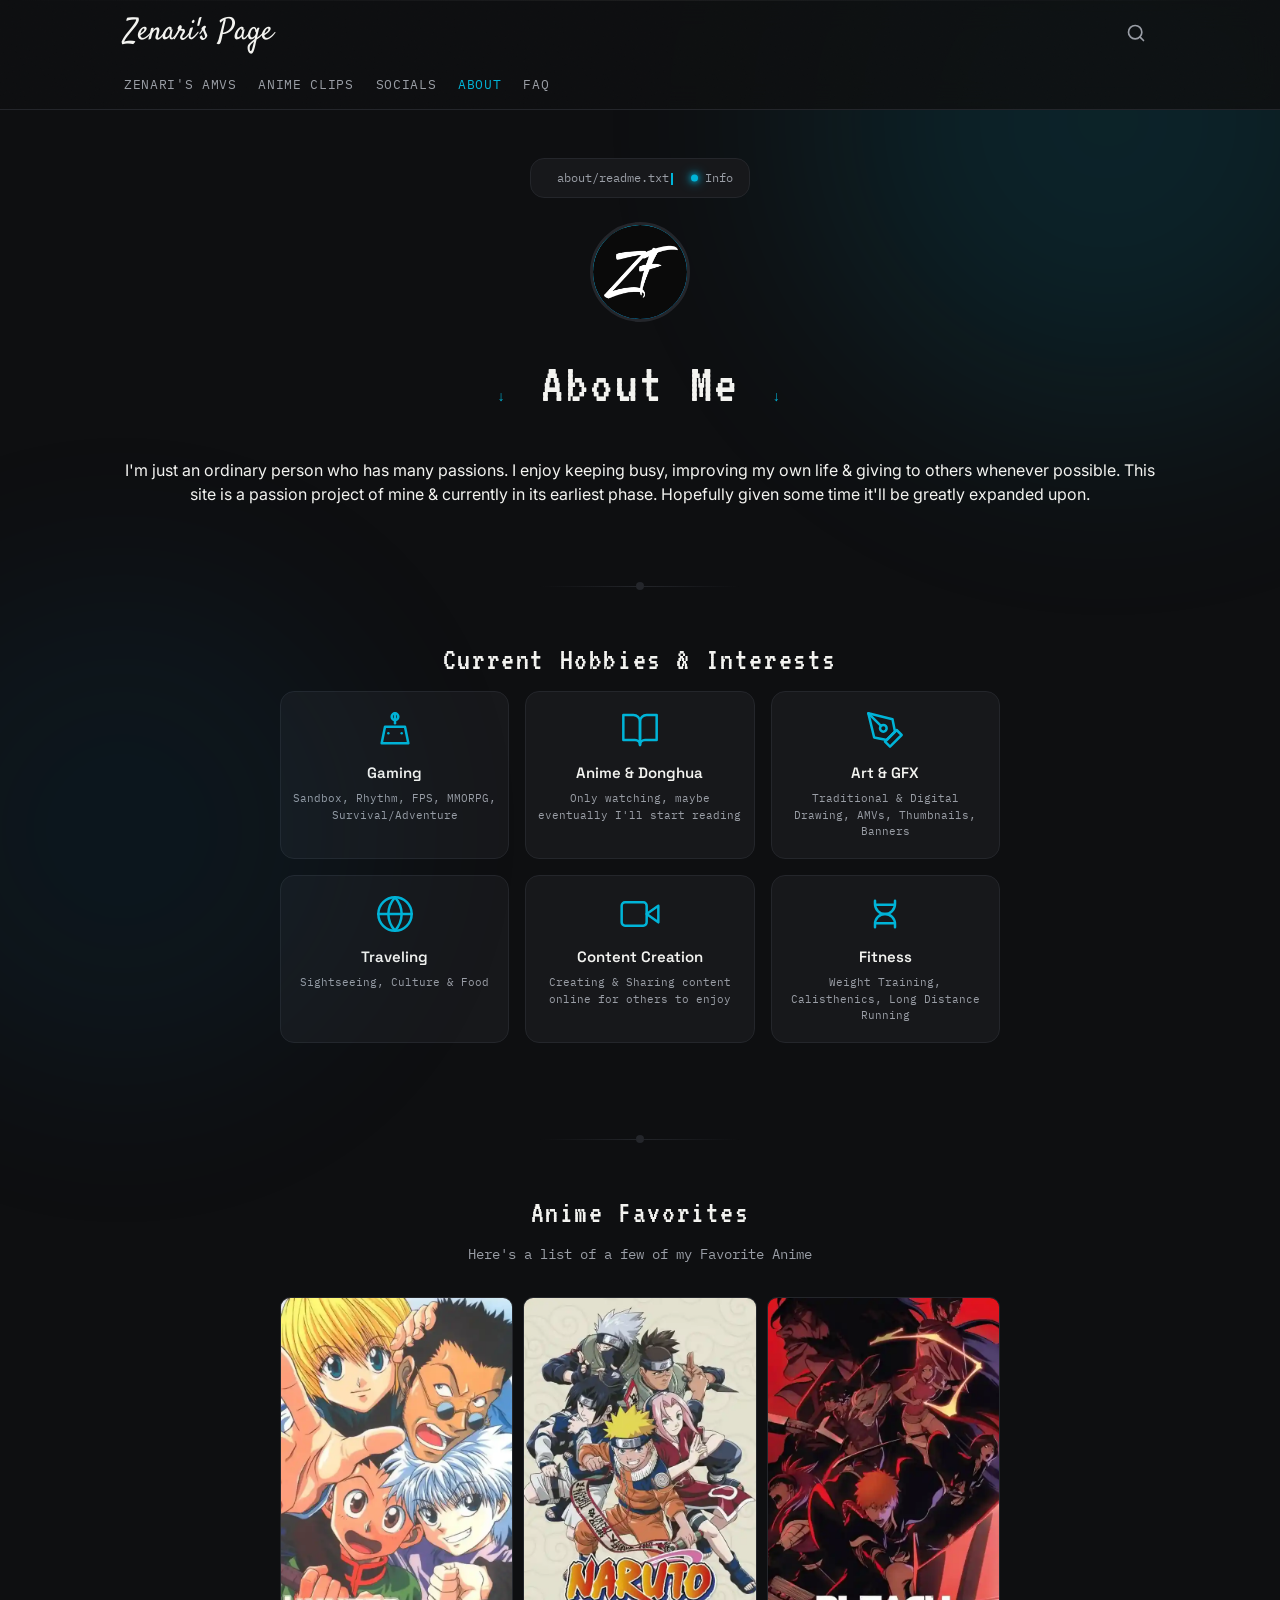
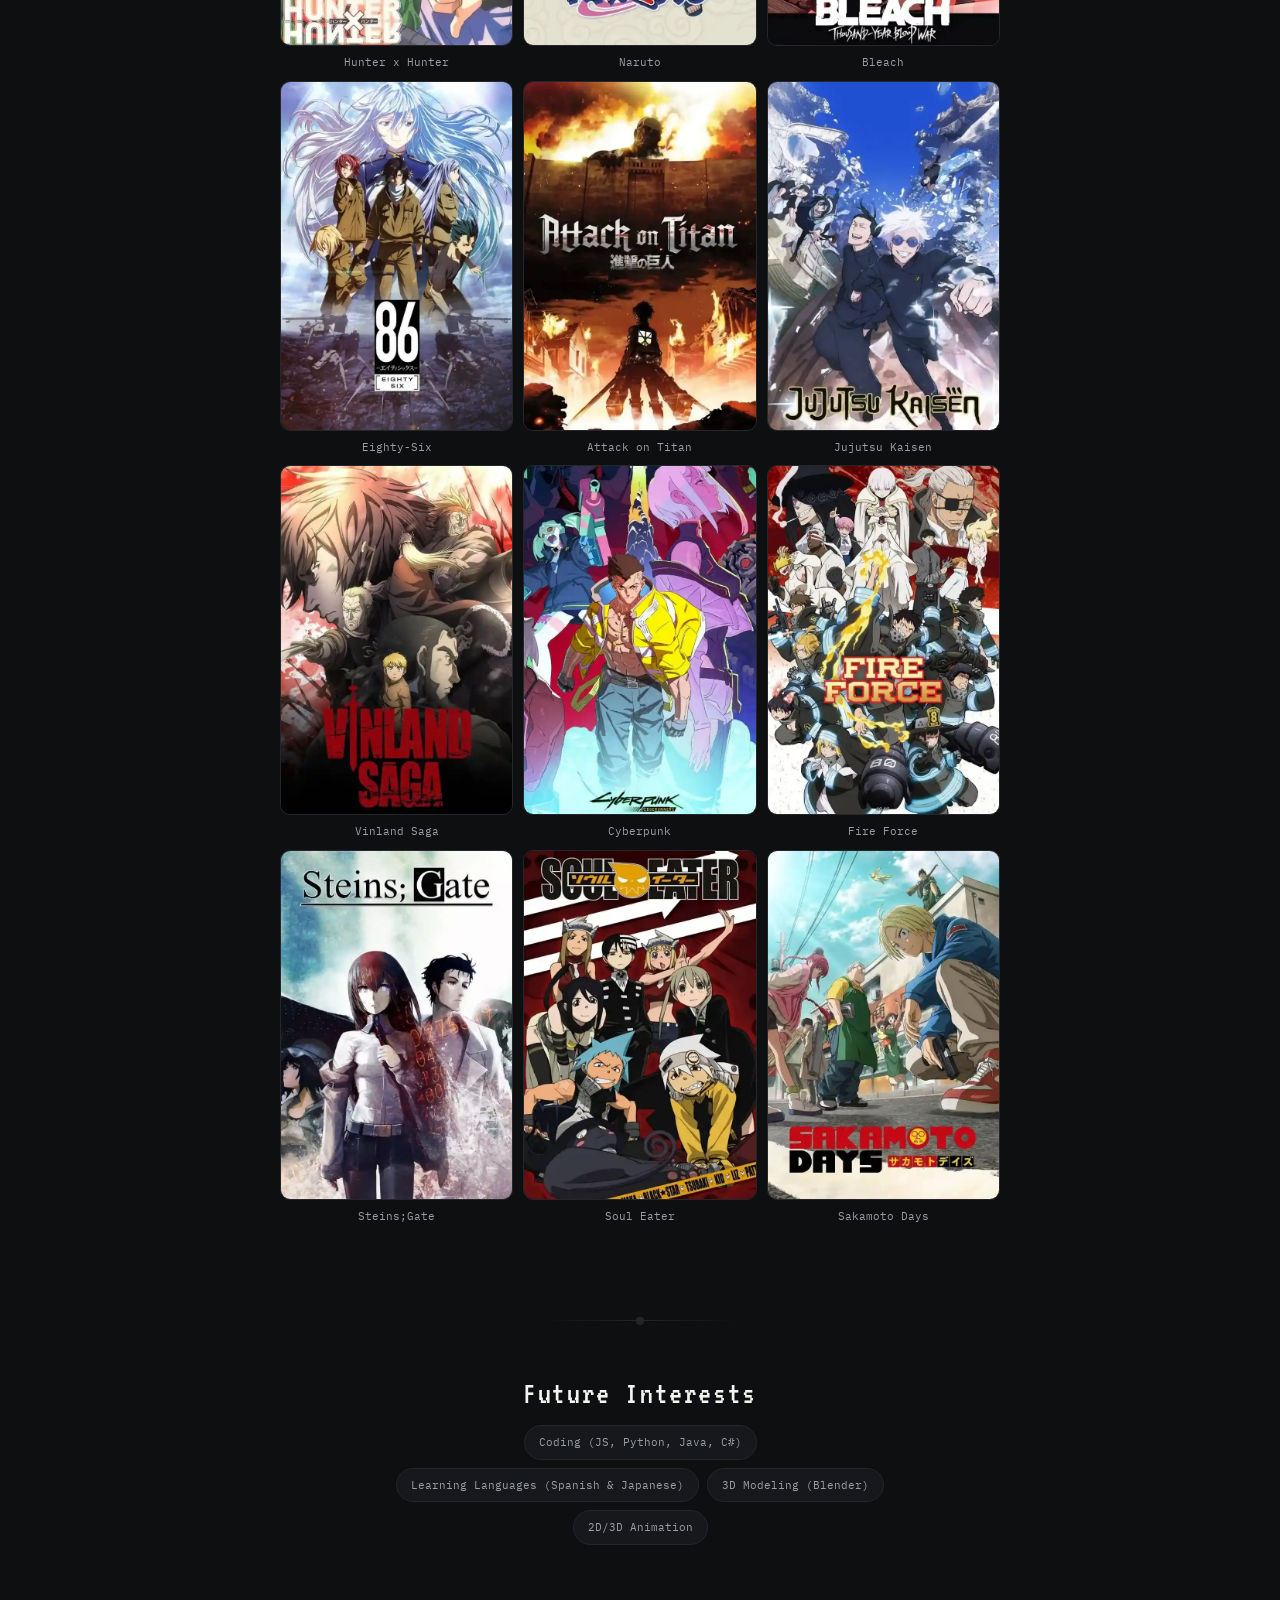
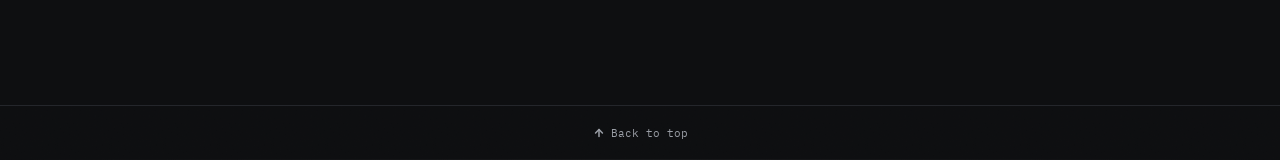
==== commit 01ed297e: "Add files via upload" ====
--- a/about.html
+++ b/about.html
@@ -25,22 +25,19 @@
 <div class="particles-container"></div>
 
 <header>
-  <nav>
-    <button class="menu-toggle" aria-label="Menu" aria-expanded="false">
-      <span></span><span></span><span></span>
-    </button>
-    <a class="brand" href="index.html" data-hover-color="#00e58a">Zenari's Page</a>
-    <div class="dropdown">
-      <a href="zenaris-amvs.html" data-hover-color="#ffd60a">Zenari's AMVs</a>
-      <a href="anime-clips.html" data-hover-color="#c77dff">Anime Clips</a>
-      <a href="socials.html" data-hover-color="#f4a261">Socials</a>
-      <a href="about.html">About</a>
-      <a href="faq.html">FAQ</a>
-    </div>
+  <nav class="nav-top">
+  <a class="brand" href="index.html">Zenari's Page</a>
   <button class="search-btn" id="search-btn" aria-label="Search">
-      <svg viewBox="0 0 24 24" fill="none" stroke="currentColor" stroke-width="2" stroke-linecap="round" stroke-linejoin="round"><circle cx="11" cy="11" r="8"/><path d="m21 21-4.35-4.35"/></svg>
-    </button>
-    </nav>
+    <svg viewBox="0 0 24 24" fill="none" stroke="currentColor" stroke-width="2" stroke-linecap="round" stroke-linejoin="round"><circle cx="11" cy="11" r="8"/><path d="m21 21-4.35-4.35"/></svg>
+  </button>
+</nav>
+<div class="nav-scroll">
+    <a href="zenaris-amvs.html" class="nav-link">Zenari's AMVs</a>
+    <a href="anime-clips.html" class="nav-link">Anime Clips</a>
+    <a href="socials.html" class="nav-link">Socials</a>
+    <a href="about.html" class="nav-link active">About</a>
+    <a href="faq.html" class="nav-link">FAQ</a>
+</div>
 </header>
 
 <main class="wrap">
--- a/styles.css
+++ b/styles.css
@@ -1,4 +1,4 @@
-/* ============================================================ ZENARI'S PAGE - COMPLETE STYLES ============================================================ */:root{--bg:#0e0f11;--ink:#f3f3f0;--ink-soft:#9a9ea6;--line:#24262b;--accent:#00e58a;--accent-ink:#06150f;--card:#17181b;--radius:14px;--footer-line:#1a1b1e}*{margin:0;padding:0;box-sizing:border-box}html{scroll-behavior:smooth}body{background:var(--bg);color:var(--ink);font-family:'Inter',sans-serif;line-height:1.5;-webkit-font-smoothing:antialiased;transition:background .3s ease,color .3s ease}a{color:inherit;text-decoration:none}.wrap{max-width:1080px;margin:0 auto;padding:0 24px 6rem}::selection{background:var(--cursor-color,var(--accent));color:var(--accent-ink)}:focus-visible{outline:2px solid var(--accent);outline-offset:3px}/* ---------- NOISE OVERLAY ---------- */ .noise-overlay{position:fixed;inset:0;background:url("data:image/svg+xml,%3Csvg viewBox='0 0 256 256' xmlns='http://www.w3.org/2000/svg'%3E%3Cfilter id='n'%3E%3CfeTurbulence type='fractalNoise' baseFrequency='0.85' numOctaves='5' stitchTiles='stitch'/%3E%3C/filter%3E%3Crect width='100%25' height='100%25' filter='url(%23n)' opacity='0.06'/%3E%3C/svg%3E");opacity:0.9;pointer-events:none;z-index:9999;mix-blend-mode:overlay}/* ---------- AMBIENT GLOWS PER PAGE (BRIGHTENED) ---------- */ body::before{content:'';position:fixed;top:-20%;right:-10%;width:600px;height:600px;border-radius:50%;filter:blur(120px);opacity:0.12;pointer-events:none;z-index:0;transition:background .6s ease}body::after{content:'';position:fixed;bottom:-20%;left:-10%;width:500px;height:500px;border-radius:50%;filter:blur(100px);opacity:0.08;pointer-events:none;z-index:0;transition:background .6s ease}body.page-index::before{background:var(--accent)}body.page-index::after{background:var(--accent)}body.page-about::before{background:#00b4d8}body.page-about::after{background:#0077b6}body.page-socials::before{background:#f4a261}body.page-socials::after{background:#e76f51}body.page-clips::before{background:#c77dff}body.page-clips::after{background:#9d4edd}body.page-amvs::before{background:#ffd60a}body.page-amvs::after{background:#ffc300}/* Page-specific typewriter cursor colors */ body.page-index .typewriter-cursor{background:var(--accent)}body.page-about .typewriter-cursor{background:#00b4d8}body.page-socials .typewriter-cursor{background:#f4a261}body.page-clips .typewriter-cursor{background:#c77dff}body.page-amvs .typewriter-cursor{background:#ffd60a}/* Page-specific arrow-down colors */ body.page-index .arrow-down{color:var(--accent)}body.page-about .arrow-down{color:#00b4d8}body.page-socials .arrow-down{color:#f4a261}body.page-clips .arrow-down{color:#c77dff}body.page-amvs .arrow-down{color:#ffd60a}[data-theme="light"] body::before{opacity:0.14}[data-theme="light"] body::after{opacity:0.10}[data-theme="light"] .noise-overlay{opacity:0.4}/* ---------- THEME TOGGLE ---------- */ /* ---------- HEADER ---------- */ header{position:sticky;top:0;z-index:50;background:rgba(14,15,17,0.88);backdrop-filter:blur(14px) saturate(1.2);border-bottom:1px solid var(--line);transition:background .3s ease,border-color .3s ease}header::before{content:'';position:absolute;inset:0;background:url("data:image/svg+xml,%3Csvg viewBox='0 0 256 256' xmlns='http://www.w3.org/2000/svg'%3E%3Cfilter id='n'%3E%3CfeTurbulence type='fractalNoise' baseFrequency='0.75' numOctaves='4' stitchTiles='stitch'/%3E%3C/filter%3E%3Crect width='100%25' height='100%25' filter='url(%23n)' opacity='0.025'/%3E%3C/svg%3E");opacity:0.4;pointer-events:none}header::after{content:'';position:absolute;top:0;left:0;right:0;height:1px;background:linear-gradient(90deg,transparent,rgba(255,255,255,0.06),transparent);pointer-events:none}[data-theme="light"] header{background:rgba(245,245,243,0.88)}[data-theme="light"] header::after{background:linear-gradient(90deg,transparent,rgba(0,0,0,0.04),transparent)}nav{position:relative;display:flex;align-items:center;justify-content:center;padding:18px 24px;max-width:1080px;margin:0 auto}.brand{font-family:'Satisfy',cursive;font-weight:400;font-size:clamp(26px,4.4vw,34px);color:var(--ink);text-align:center}.menu-toggle{position:absolute;left:24px;top:50%;transform:translateY(-50%);background:none;border:none;cursor:pointer;padding:6px}.menu-toggle span{display:block;width:22px;height:2px;background:var(--ink);margin:5px 0;transition:transform .15s ease,opacity .15s ease,background .3s ease}.menu-toggle[aria-expanded="true"] span:nth-child(1){transform:translateY(7px) rotate(45deg)}.menu-toggle[aria-expanded="true"] span:nth-child(2){opacity:0}.menu-toggle[aria-expanded="true"] span:nth-child(3){transform:translateY(-7px) rotate(-45deg)}.dropdown{position:absolute;top:100%;left:0;right:0;background:var(--card);border-bottom:1px solid var(--line);display:flex;justify-content:center;gap:22px;padding:20px 24px;transform:translateY(-8px);opacity:0;pointer-events:none;transition:transform .18s ease,opacity .18s ease,background .3s ease;flex-direction:column;text-align:center}.dropdown.open{transform:translateY(0);opacity:1;pointer-events:auto}.dropdown a{font-family:'IBM Plex Mono',monospace;font-size:13px;letter-spacing:.05em;text-transform:uppercase;color:var(--ink-soft);padding:6px 2px;transition:color .15s ease}.dropdown a[aria-current="page"]{color:var(--accent)}body.page-about .dropdown a[aria-current="page"]{color:#00b4d8}body.page-socials .dropdown a[aria-current="page"]{color:#f4a261}body.page-clips .dropdown a[aria-current="page"]{color:#c77dff}body.page-amvs .dropdown a[aria-current="page"]{color:#ffd60a}/* ---------- PAGE LOAD ANIMATIONS ---------- */ @keyframes fadeUp{from{opacity:0;transform:translateY(30px)}to{opacity:1;transform:translateY(0)}}@keyframes fadeIn{from{opacity:0}to{opacity:1}}@keyframes scaleIn{from{opacity:0;transform:scale(0.92)}to{opacity:1;transform:scale(1)}}.animate-fade-up{opacity:0;animation:fadeUp .7s cubic-bezier(.22,1,.36,1) forwards}.no-animate-fallback .animate-fade-up,.no-animate-fallback .animate-fade-in,.no-animate-fallback .animate-scale-in{opacity:1!important;transform:none!important;animation:none!important}.animate-fade-in{opacity:0;animation:fadeIn .6s ease forwards}.animate-scale-in{opacity:0;animation:scaleIn .6s cubic-bezier(.22,1,.36,1) forwards}.d1{animation-delay:.05s}.d2{animation-delay:.12s}.d3{animation-delay:.2s}.d4{animation-delay:.28s}.d5{animation-delay:.36s}.d6{animation-delay:.44s}.d7{animation-delay:.52s}.d8{animation-delay:.6s}/* ---------- HERO ---------- */ .hero{padding:56px 0 40px}.hero-grid{display:grid;grid-template-columns:1fr;gap:48px;align-items:center;text-align:center}.hero-grid > div:first-child{display:flex;flex-direction:column;align-items:center}h1{font-family:'Space Grotesk',sans-serif;font-weight:700;font-size:clamp(36px,5.5vw,56px);line-height:1.08;letter-spacing:-0.02em}h1 .accent-line{display:none}.hero-actions{margin-top:32px;display:flex;gap:14px;flex-wrap:nowrap !important;justify-content:center}.btn{font-family:'IBM Plex Mono',monospace;font-size:13px;padding:13px 28px;border-radius:100px;border:1px solid var(--ink);transition:all .15s ease;display:inline-flex;align-items:center;gap:8px}.btn.primary{background:var(--ink);color:var(--bg)}.btn.primary:hover{background:var(--accent);border-color:var(--accent);color:var(--accent-ink)}.btn.ghost{color:var(--ink)}.btn.ghost:hover{border-color:var(--ink-soft)}/* ---------- TERMINAL BADGE ---------- */ .terminal-badge{display:inline-flex;align-items:center;gap:10px;font-family:'IBM Plex Mono',monospace;font-size:12px;color:var(--ink-soft);background:var(--card);border:1px solid var(--line);border-radius:var(--radius);padding:10px 16px;margin-bottom:24px}.terminal-prompt{color:var(--accent);font-weight:500}/* Pixel label */ .pixel-label{font-family:'VT323',monospace;font-size:14px;letter-spacing:0.25em;color:var(--ink-soft);display:block;margin-bottom:8px;text-transform:uppercase}/* Hero description */ .hero-desc{color:var(--ink-soft);font-size:17px;max-width:52ch;margin:0 auto 32px;line-height:1.6}/* ---------- STATS ROW (HORIZONTAL) ---------- */ .stats-row{display:flex;flex-direction:row;align-items:stretch;justify-content:center;background:var(--card);border:1px solid var(--line);border-radius:var(--radius);overflow:hidden;margin-top:40px;max-width:520px;margin-left:auto;margin-right:auto}.stat-item{flex:1;padding:20px 12px;text-align:center;display:flex;flex-direction:column;align-items:center;gap:8px}.stat-divider{width:1px;align-self:stretch;background:var(--line);margin:20px 0;flex-shrink:0;display:block !important}.stat-label{font-family:'IBM Plex Mono',monospace;font-size:11px;letter-spacing:0.15em;color:var(--ink-soft)}.stat-value{font-family:'VT323',monospace;font-size:36px;color:var(--ink);line-height:1}.stat-sub{font-family:'IBM Plex Mono',monospace;font-size:11px;color:var(--ink-soft)}/* ---------- EMBED SECTION ---------- */ .embed-section{display:flex;flex-direction:column;gap:20px;max-width:720px;margin:0 auto;padding:0 24px 48px}.embed-card{background:var(--card);border:1px solid var(--line);border-radius:var(--radius);overflow:hidden;transition:border-color .3s ease,background .3s ease}.embed-card:hover{border-color:var(--ink-soft)}.embed-header{display:flex;align-items:center;gap:10px;padding:12px 16px;border-bottom:1px solid var(--line);font-family:'IBM Plex Mono',monospace;font-size:12px}.embed-prompt{color:var(--accent);font-weight:500}.embed-path{color:var(--ink-soft);flex:1;font-family:'IBM Plex Mono',monospace;font-size:12px}.embed-badge{font-size:11px;padding:3px 10px;border:1px solid var(--line);border-radius:6px;color:var(--ink-soft)}.embed-body{position:relative;aspect-ratio:16/9;background:linear-gradient(150deg,#1a1b1e,#0e0f11)}.embed-body iframe{position:absolute;inset:0;width:100%;height:100%;border:none}.embed-mute{position:absolute;bottom:12px;right:12px;width:36px;height:36px;border-radius:50%;background:rgba(0,0,0,0.5);border:1px solid rgba(255,255,255,0.2);color:#fff;display:flex;align-items:center;justify-content:center;cursor:pointer;z-index:5;transition:background .15s ease}.embed-mute:hover{background:rgba(0,0,0,0.7)}.embed-mute svg{width:16px;height:16px}/* ---------- SECTIONS ---------- */ section{padding:72px 0}.section-head{display:flex;justify-content:space-between;align-items:flex-end;margin-bottom:44px;gap:20px;flex-wrap:wrap}.section-head h2{font-family:'Space Grotesk',sans-serif;font-size:clamp(26px,3.4vw,34px);font-weight:700;letter-spacing:-0.01em}/* ---------- GALLERY ---------- */ .gallery{display:grid;grid-template-columns:repeat(3,1fr);gap:24px}.clip-card{background:var(--card);border:1px solid var(--line);border-radius:var(--radius);overflow:hidden;opacity:0;transform:translateY(14px);transition:opacity .5s ease,transform .5s ease,background .3s ease,border-color .3s ease}.clip-card.in{opacity:1;transform:translateY(0)}.clip-thumb{position:relative;display:flex;flex-direction:column;gap:.25rem;padding:0}.clip-thumb .tc-badge{font-family:'IBM Plex Mono',monospace;font-size:10px;color:rgba(255,255,255,0.85);background:rgba(0,0,0,0.35);padding:4px 8px;border-radius:6px;letter-spacing:.03em}.clip-thumb .play{position:absolute;top:50%;left:50%;transform:translate(-50%,-50%);width:44px;height:44px;border-radius:50%;background:rgba(255,255,255,0.1);border:1px solid rgba(255,255,255,0.25);display:flex;align-items:center;justify-content:center;transition:background .15s ease}.clip-card:hover .play{background:var(--accent);border-color:var(--accent)}.clip-card:hover .play svg{fill:var(--accent-ink)}.clip-info{padding:16px}.clip-info h3{font-family:'Space Grotesk',sans-serif;font-size:15px;font-weight:600;margin-bottom:4px}.clip-info p{font-size:12px;color:var(--ink-soft);font-family:'IBM Plex Mono',monospace}/* ---------- ANIME DROPDOWN ---------- */ .anime-dropdown{position:relative;margin-bottom:32px}.anime-dropdown-toggle{font-family:'IBM Plex Mono',monospace;font-size:13px;padding:12px 20px;background:var(--card);border:1px solid var(--line);border-radius:var(--radius);color:var(--ink);cursor:pointer;display:inline-flex;align-items:center;gap:10px;transition:border-color .15s ease}.anime-dropdown-toggle:hover{border-color:var(--ink-soft)}.anime-dropdown-toggle svg{width:14px;height:14px;transition:transform .2s ease}.anime-dropdown.open .anime-dropdown-toggle svg{transform:rotate(180deg)}.anime-dropdown-menu{position:absolute;top:calc(100% + 8px);left:0;background:var(--card);border:1px solid var(--line);border-radius:var(--radius);padding:12px;display:grid;grid-template-columns:repeat(2,1fr);gap:10px;min-width:220px;opacity:0;transform:translateY(-6px);pointer-events:none;transition:opacity .18s ease,transform .18s ease;z-index:40}.anime-dropdown.open .anime-dropdown-menu{opacity:1;transform:translateY(0);pointer-events:auto}.anime-thumb{aspect-ratio:3/4;border-radius:10px;background:linear-gradient(150deg,var(--g1,#2a2d35),var(--g2,#1a1c22));display:flex;align-items:flex-end;padding:8px;cursor:pointer;transition:transform .15s ease,border-color .15s ease;border:1px solid transparent;position:relative;overflow:hidden}.anime-thumb:hover{transform:translateY(-3px);border-color:var(--accent)}.anime-thumb span{font-family:'Space Grotesk',sans-serif;font-size:11px;font-weight:600;color:#fff;text-shadow:0 1px 4px rgba(0,0,0,0.6)}/* ============================================================ CLIPS PAGE - TERMINAL STYLE REBRAND ============================================================ */ .clips-hero{text-align:center;padding:48px 0 32px}.clips-hero h2{font-family:'VT323',monospace;font-size:clamp(36px,6vw,56px);font-weight:400;letter-spacing:0.05em;margin-bottom:16px;color:var(--ink)}.clips-desc{color:var(--ink-soft);font-size:16px;max-width:52ch;margin:0 auto 32px;line-height:1.7}/* Search Bar */ .search-bar{display:flex;align-items:center;gap:12px;background:var(--card);border:1px solid var(--line);border-radius:var(--radius);padding:14px 18px;max-width:520px;margin:0 auto 16px;transition:border-color .15s ease;position:relative}.search-bar:focus-within{border-color:var(--ink-soft)}.search-bar svg{width:18px;height:18px;color:var(--ink-soft);flex-shrink:0}.search-bar input{background:none;border:none;color:var(--ink);font-family:'IBM Plex Mono',monospace;font-size:14px;width:100%;outline:none}.search-bar input::placeholder{color:var(--ink-soft)}.search-clear{background:none;border:none;color:var(--ink-soft);cursor:pointer;padding:4px;border-radius:50%;display:flex;align-items:center;justify-content:center;opacity:0;transition:opacity .15s ease,color .15s ease;pointer-events:none}.search-clear.visible{opacity:1;pointer-events:auto}.search-clear:hover{color:var(--accent)}/* Filter Dropdown */ .filter-dropdown{max-width:520px;margin:0 auto 32px;position:relative;z-index:40}.filter-toggle{width:100%;display:flex;align-items:center;justify-content:space-between;background:var(--card);border:1px solid var(--line);border-radius:var(--radius);padding:14px 18px;color:var(--ink);font-family:'IBM Plex Mono',monospace;font-size:13px;letter-spacing:0.1em;cursor:pointer;transition:border-color .15s ease}.filter-toggle:hover{border-color:var(--ink-soft)}.filter-toggle strong{color:var(--ink);font-weight:600}.filter-toggle svg{width:14px;height:14px;color:var(--ink-soft);transition:transform .2s ease}.filter-dropdown.open .filter-toggle svg{transform:rotate(180deg)}/* Filter Dropdown Menu */ .filter-dropdown-menu{position:absolute;top:calc(100% + 8px);left:0;right:0;background:var(--card);border:1px solid var(--line);border-radius:var(--radius);padding:8px;display:flex;flex-direction:column;gap:2px;opacity:0;transform:translateY(-6px);pointer-events:none;transition:opacity .18s ease,transform .18s ease;z-index:40;box-shadow:0 8px 32px rgba(0,0,0,0.3)}.filter-dropdown.open .filter-dropdown-menu{opacity:1;transform:translateY(0);pointer-events:auto}.filter-option{font-family:'IBM Plex Mono',monospace;font-size:13px;letter-spacing:0.1em;padding:12px 16px;border-radius:10px;border:none;background:none;color:var(--ink-soft);cursor:pointer;text-align:left;transition:background .15s ease,color .15s ease}.filter-option:hover{background:rgba(0,229,138,0.06);color:var(--ink)}.filter-option.active{background:var(--bg);color:var(--accent)}/* Clips Grid */ .clips-grid-section{padding:0 24px 48px;max-width:720px;margin:0 auto}.clips-grid{display:grid;grid-template-columns:1fr;gap:16px}/* Clip Tile */ .clip-tile{display:block;position:relative;border-radius:var(--radius);border:1px solid var(--line);overflow:hidden;cursor:pointer;transition:border-color .3s ease,transform .2s ease,opacity .3s ease;text-decoration:none;color:inherit}.clip-tile:hover{border-color:var(--ink-soft);transform:translateY(-2px)}.clip-tile.hidden{display:none}.clip-tile-bg{position:relative;aspect-ratio:16/9;display:flex;align-items:center;justify-content:center;overflow:hidden;background:linear-gradient(150deg,#1a0b1a,#0d050d)}.clip-tile-img{position:absolute;inset:0;width:100%;height:100%;object-fit:cover;z-index:1}.clip-tile-overlay{position:absolute;inset:0;background:linear-gradient(180deg,rgba(0,0,0,0.2) 0%,rgba(0,0,0,0.5) 100%);z-index:2}.clip-tile-blur{position:absolute;inset:0;background:url("data:image/svg+xml,%3Csvg xmlns='http://www.w3.org/2000/svg' width='100' height='100'%3E%3Cfilter id='b'%3E%3CfeGaussianBlur stdDeviation='8'/%3E%3C/filter%3E%3Crect width='100%25' height='100%25' fill='%23300a30'/%3E%3Crect x='20' y='20' width='60' height='60' fill='%23581858' filter='url(%23b)'/%3E%3Crect x='40' y='10' width='30' height='80' fill='%23ff0055' filter='url(%23b)' opacity='0.3'/%3E%3C/svg%3E") center/cover;filter:blur(20px) saturate(1.4);opacity:0.6;z-index:1}.clip-tile-text{position:absolute;inset:0;display:flex;flex-direction:column;align-items:center;justify-content:center;z-index:3;padding:24px;text-align:center}.clip-tile-text h4{font-family:'Space Grotesk',sans-serif;font-size:20px;font-weight:700;color:#fff;text-shadow:0 2px 12px rgba(0,0,0,0.6);margin-bottom:6px}.clip-tile-text p{font-family:'IBM Plex Mono',monospace;font-size:12px;color:rgba(255,255,255,0.7);text-shadow:0 1px 6px rgba(0,0,0,0.5)}.clip-tile-badge{position:absolute;top:14px;right:14px;font-family:'IBM Plex Mono',monospace;font-size:10px;letter-spacing:0.1em;padding:5px 12px;background:rgba(0,0,0,0.45);border:1px solid rgba(255,255,255,0.15);border-radius:6px;color:rgba(255,255,255,0.9);z-index:4;text-transform:uppercase}.clip-tile-badge.coming{border-color:rgba(255,255,255,0.25);color:rgba(255,255,255,0.85)}/* Clips Empty State */ .clips-empty{text-align:center;padding:48px 24px}.clips-empty p{font-family:'IBM Plex Mono',monospace;font-size:14px;color:var(--ink-soft);letter-spacing:0.05em}/* Clips List - Horizontal Rows (legacy,kept for compatibility) */ .clips-list{display:flex;flex-direction:column;gap:12px;padding:0 24px 48px;max-width:720px;margin:0 auto}.clip-row{position:relative;display:flex;align-items:center;justify-content:space-between;padding:20px 16px;border-radius:var(--radius);border:1px solid var(--line);overflow:hidden;cursor:pointer;transition:border-color .2s ease,transform .2s ease}.clip-row:hover{border-color:var(--ink-soft);transform:translateX(4px)}.clip-row-bg{position:absolute;inset:0;opacity:0.6;z-index:0}.clip-row-content{position:relative;z-index:1}.clip-row-content h3{font-family:'Space Grotesk',sans-serif;font-size:16px;font-weight:600;color:var(--ink);margin-bottom:4px}.clip-row-content p{font-family:'IBM Plex Mono',monospace;font-size:12px;color:var(--ink-soft)}.clip-row-meta{position:relative;z-index:1}/* ============================================================ ABOUT PAGE - TERMINAL STYLE ============================================================ */ .about-hero{text-align:center;padding:48px 0 32px}.about-hero h2{font-family:'VT323',monospace;font-size:clamp(36px,6vw,56px);font-weight:400;letter-spacing:0.05em;margin-bottom:16px;color:var(--ink)}.about-desc{color:var(--ink-soft);font-size:16px;max-width:56ch;margin:0 auto;line-height:1.7}/* ============================================================ SOCIALS PAGE - TERMINAL STYLE ============================================================ */ .socials-hero{text-align:center;padding:48px 0 32px}.socials-hero h2{font-family:'VT323',monospace;font-size:clamp(36px,6vw,56px);font-weight:400;letter-spacing:0.05em;margin-bottom:16px;color:var(--ink)}.socials-desc{color:var(--ink-soft);font-size:16px;max-width:52ch;margin:0 auto 32px;line-height:1.7}.socials-list{padding:0 16px 40px;max-width:520px;margin:0 auto}.socials-grid{display:flex;flex-direction:column;gap:12px}.socials-card{display:flex;align-items:center;gap:16px;padding:18px 20px;background:var(--card);border:1px solid var(--line);border-radius:var(--radius);transition:border-color .15s ease,transform .15s ease,background .3s ease}.socials-card:hover{border-color:var(--ink-soft);transform:translateX(4px)}.socials-icon{width:34px;height:34px;display:flex;align-items:center;justify-content:center;flex-shrink:0}.socials-info{flex:1}.socials-info h3{font-family:'Space Grotesk',sans-serif;font-size:16px;font-weight:600;margin-bottom:2px}.socials-info span{font-family:'IBM Plex Mono',monospace;font-size:12px;color:var(--ink-soft)}.socials-arrow{font-family:'IBM Plex Mono',monospace;font-size:14px;color:var(--ink-soft);transition:color .15s ease,transform .15s ease}.socials-card:hover .socials-arrow{color:var(--accent);transform:translateX(2px)}/* ============================================================ AMVS PAGE - TERMINAL STYLE ============================================================ */ .amvs-hero{text-align:center;padding:48px 0 32px}.amvs-hero h2{font-family:'VT323',monospace;font-size:clamp(36px,6vw,56px);font-weight:400;letter-spacing:0.05em;margin-bottom:16px;color:var(--ink)}.amvs-desc{color:var(--ink-soft);font-size:16px;max-width:52ch;margin:0 auto 32px;line-height:1.7}.amvs-grid{display:flex;flex-direction:column;gap:20px;padding:0 16px 40px;max-width:720px;margin:0 auto}.amv-card{background:var(--card);border:1px solid var(--line);border-radius:var(--radius);overflow:hidden;transition:border-color .3s ease,background .3s ease}.amv-card:hover{border-color:var(--ink-soft)}.amv-card-header{display:flex;align-items:center;gap:10px;padding:12px 16px;border-bottom:1px solid var(--line);font-family:'IBM Plex Mono',monospace;font-size:12px}.amv-card-body{position:relative;aspect-ratio:16/9;background:linear-gradient(150deg,#1a1b1e,#0e0f11)}.amv-card-body iframe{position:absolute;inset:0;width:100%;height:100%;border:none}/* ---------- FOOTER ---------- */ .site-footer{position:relative;left:0;right:0;z-index:50;background:rgba(14,15,17,0.88);backdrop-filter:blur(14px) saturate(1.2);border-top:1px solid var(--line);padding:14px 24px;transition:background .3s ease,border-color .3s ease,opacity .5s ease,transform .5s ease;opacity:0;transform:translateY(20px);pointer-events:none}.site-footer.visible{opacity:1;transform:translateY(0);pointer-events:auto}.site-footer::before{content:'';position:absolute;inset:0;background:url("data:image/svg+xml,%3Csvg viewBox='0 0 256 256' xmlns='http://www.w3.org/2000/svg'%3E%3Cfilter id='n'%3E%3CfeTurbulence type='fractalNoise' baseFrequency='0.75' numOctaves='4' stitchTiles='stitch'/%3E%3C/filter%3E%3Crect width='100%25' height='100%25' filter='url(%23n)' opacity='0.025'/%3E%3C/svg%3E");opacity:0.4;pointer-events:none}.site-footer::after{content:'';position:absolute;bottom:0;left:0;right:0;height:1px;background:linear-gradient(90deg,transparent,rgba(255,255,255,0.04),transparent);pointer-events:none}[data-theme="light"] .site-footer{background:rgba(245,245,243,0.88)}[data-theme="light"] .site-footer.visible{opacity:1}[data-theme="light"] .site-footer::after{background:linear-gradient(90deg,transparent,rgba(0,0,0,0.03),transparent)}.footer-inner{max-width:1080px;margin:0 auto;display:flex;align-items:center;justify-content:center;gap:16px;position:relative;z-index:1}.footer-brand{font-family:'Satisfy',cursive;font-size:16px;color:var(--ink-soft)}.back-to-top{font-family:'IBM Plex Mono',monospace;font-size:11px;color:var(--ink-soft);display:flex;align-items:center;gap:6px;cursor:pointer;background:none;border:none;padding:6px 12px;border-radius:8px;transition:color .15s ease,background .15s ease}.back-to-top:hover{color:var(--accent);background:rgba(0,229,138,0.08)}body.page-about .back-to-top:hover{color:#00b4d8;background:rgba(0,180,216,0.08)}body.page-socials .back-to-top:hover{color:#f4a261;background:rgba(244,162,97,0.08)}body.page-clips .back-to-top:hover{color:#c77dff;background:rgba(199,125,255,0.08)}body.page-amvs .back-to-top:hover{color:#ffd60a;background:rgba(255,214,10,0.08)}.back-to-top svg{width:12px;height:12px}/* ---------- GLOWING STATUS DOTS ---------- */ .terminal-status{position:relative;padding-left:22px !important}.terminal-status::before{content:'';position:absolute;left:8px;top:50%;transform:translateY(-50%);width:7px;height:7px;border-radius:50%;background:#00e58a;box-shadow:0 0 6px #00e58a,0 0 12px #00e58a;animation:pulse-glow 2s ease-in-out infinite}@keyframes pulse-glow{0%,100%{opacity:1}50%{opacity:0.5}}.info-dot::before{background:#00b4d8;box-shadow:0 0 6px #00b4d8,0 0 12px #00b4d8}.active-dot::before{background:#f4a261;box-shadow:0 0 6px #f4a261,0 0 12px #f4a261}.clip-dot::before{background:#c77dff;box-shadow:0 0 6px #c77dff,0 0 12px #c77dff}.amv-dot::before{background:#ffd60a;box-shadow:0 0 6px #ffd60a,0 0 12px #ffd60a}/* ---------- DISCORD PROFILE EMBED ---------- */ .discord-embed{max-width:520px;margin:32px auto 0;background:var(--card);border:1px solid var(--line);border-radius:var(--radius);overflow:hidden;transition:border-color .3s ease,background .3s ease}.discord-embed:hover{border-color:var(--ink-soft)}.discord-embed-header{display:flex;align-items:center;gap:10px;padding:12px 16px;border-bottom:1px solid var(--line);font-family:'IBM Plex Mono',monospace;font-size:12px;color:var(--ink-soft)}.discord-embed-header svg{color:var(--ink)}.discord-embed-body{display:flex;align-items:center;gap:16px;padding:20px}.discord-avatar{width:56px;height:56px;border-radius:50%;background:linear-gradient(150deg,#5865F2,#4752C4);flex-shrink:0;display:flex;align-items:center;justify-content:center;background-size:cover;background-position:center}.discord-info h4{font-family:'Space Grotesk',sans-serif;font-size:16px;font-weight:600;margin-bottom:2px;color:var(--ink)}.discord-info p{font-family:'IBM Plex Mono',monospace;font-size:12px;color:var(--ink-soft);margin-bottom:6px}.discord-id{display:inline-block;font-family:'IBM Plex Mono',monospace;font-size:11px;padding:4px 10px;background:var(--bg);border:1px solid var(--line);border-radius:6px;color:var(--ink-soft)}/* ---------- CLIPS PLACEHOLDER CARD ---------- */ .clips-coming-soon{padding:0 24px 48px;max-width:720px;margin:0 auto}.coming-soon-title{font-family:'IBM Plex Mono',monospace;font-size:13px;letter-spacing:0.15em;text-transform:uppercase;color:var(--ink-soft);margin-bottom:20px;text-align:center}.clip-placeholder-card{display:block;position:relative;border-radius:var(--radius);border:1px solid var(--line);overflow:hidden;cursor:pointer;transition:border-color .3s ease,transform .2s ease;text-decoration:none;color:inherit}.clip-placeholder-card:hover{border-color:var(--ink-soft);transform:translateY(-2px)}.clip-placeholder-bg{position:relative;aspect-ratio:16/9;background:linear-gradient(150deg,#1a0b1a,#0d050d);display:flex;align-items:center;justify-content:center}.clip-placeholder-blur{position:absolute;inset:0;background:url("data:image/svg+xml,%3Csvg xmlns='http://www.w3.org/2000/svg' width='100' height='100'%3E%3Cfilter id='b'%3E%3CfeGaussianBlur stdDeviation='8'/%3E%3C/filter%3E%3Crect width='100%25' height='100%25' fill='%23300a30'/%3E%3Crect x='20' y='20' width='60' height='60' fill='%23581858' filter='url(%23b)'/%3E%3Crect x='40' y='10' width='30' height='80' fill='%23ff0055' filter='url(%23b)' opacity='0.3'/%3E%3C/svg%3E") center/cover;filter:blur(20px) saturate(1.4);opacity:0.8}.clip-placeholder-text{position:relative;z-index:1;text-align:center;padding:24px}.clip-placeholder-text h4{font-family:'Space Grotesk',sans-serif;font-size:clamp(20px,3vw,28px);font-weight:700;color:#fff;text-shadow:0 2px 12px rgba(0,0,0,0.6);margin-bottom:8px}.clip-placeholder-text p{font-family:'IBM Plex Mono',monospace;font-size:12px;color:rgba(255,255,255,0.7);text-shadow:0 1px 6px rgba(0,0,0,0.5)}/* ---------- FOOTER CLEANUP ---------- */ .footer-inner{justify-content:center}/* Discord status dot */ .discord-status-dot{width:8px;height:8px;border-radius:50%;margin-left:auto;background:#747f8d;box-shadow:0 0 4px rgba(116,127,141,0.5);transition:background .3s ease,box-shadow .3s ease}.discord-status-dot.online{background:#3ba55d;box-shadow:0 0 6px #3ba55d,0 0 12px #3ba55d}.discord-status-dot.idle{background:#faa81a;box-shadow:0 0 6px #faa81a,0 0 12px #faa81a}.discord-status-dot.dnd{background:#ed4245;box-shadow:0 0 6px #ed4245,0 0 12px #ed4245}.discord-status-dot.streaming{background:#593695;box-shadow:0 0 6px #593695,0 0 12px #593695}/* Public Discord embed */ .public-discord{margin-top:16px;opacity:0.7}.public-discord:hover{opacity:1}.discord-coming-badge{margin-left:auto;font-family:'IBM Plex Mono',monospace;font-size:10px;padding:3px 8px;background:var(--bg);border:1px solid var(--line);border-radius:6px;color:var(--ink-soft)}.public-avatar{background:linear-gradient(150deg,#5865F2,#4752C4);position:relative}.public-avatar::before{content:'';position:absolute;inset:0;background:url("data:image/svg+xml,%3Csvg xmlns='http://www.w3.org/2000/svg' viewBox='0 0 24 24' fill='white'%3E%3Cpath d='M20.317 4.37a19.791 19.791 0 0 0-4.885-1.515.074.074 0 0 0-.079.037c-.21.375-.444.864-.608 1.25a18.27 18.27 0 0 0-5.487 0 12.64 12.64 0 0 0-.617-1.25.077.077 0 0 0-.079-.037A19.736 19.736 0 0 0 3.677 4.37a.07.07 0 0 0-.032.027C.533 9.046-.32 13.58.099 18.057a.082.082 0 0 0 .031.057 19.9 19.9 0 0 0 5.993 3.03.078.078 0 0 0 .084-.028c.462-.63.874-1.295 1.226-1.994a.076.076 0 0 0-.041-.106 13.107 13.107 0 0 1-1.872-.892.077.077 0 0 1-.008-.128 10.2 10.2 0 0 0 .372-.292.074.074 0 0 1 .077-.01c3.928 1.793 8.18 1.793 12.062 0a.074.074 0 0 1 .078.01c.12.098.246.198.373.292a.077.077 0 0 1-.006.127 12.299 12.299 0 0 1-1.873.892.077.077 0 0 0-.041.107c.36.698.772 1.362 1.225 1.993a.076.076 0 0 0 .084.028 19.839 19.839 0 0 0 6.002-3.03.077.077 0 0 0 .032-.054c.5-5.177-.838-9.674-3.549-13.66a.061.061 0 0 0-.031-.03zM8.02 15.33c-1.183 0-2.157-1.085-2.157-2.419 0-1.333.956-2.419 2.157-2.419 1.21 0 2.176 1.096 2.157 2.42 0 1.333-.956 2.418-2.157 2.418zm7.975 0c-1.183 0-2.157-1.085-2.157-2.419 0-1.333.955-2.419 2.157-2.419 1.21 0 2.176 1.096 2.157 2.42 0 1.333-.946 2.418-2.157 2.418z'/%3E%3C/svg%3E") center/60% no-repeat}/* ---------- FLOATING PARTICLES ---------- */ .particles-container{position:fixed;inset:0;pointer-events:none;z-index:1;overflow:hidden}.particle{position:absolute;border-radius:50%;opacity:0;animation:particle-float linear infinite;will-change:transform,opacity}@keyframes particle-float{0%{opacity:0;transform:translateY(110vh) translateX(0) scale(0.3)}5%{opacity:0.6}95%{opacity:0.2}100%{opacity:0;transform:translateY(-10vh) translateX(var(--drift)) scale(0.8)}}/* Page-specific particle colors */ body.page-index .particle{background:var(--accent)}body.page-about .particle{background:#00b4d8}body.page-socials .particle{background:#f4a261}body.page-clips .particle{background:#c77dff}body.page-amvs .particle{background:#ffd60a}/* Light mode particles - use white for visibility */ [data-theme="light"] .particle{background:rgba(255,255,255,0.7) !important}/* ============================================================ NEW FEATURES - TRANSITIONS,TYPING,BORDERS,SKELETON ============================================================ */ /* ---------- PAGE TRANSITION OVERLAY ---------- */ .page-transition{position:fixed;inset:0;background:var(--bg);z-index:9998;opacity:1;pointer-events:none;transition:opacity .3s ease}.page-transition.fade-out{opacity:0}/* ---------- TYPING EFFECT ---------- */ .typewriter{display:inline}.typewriter-cursor{display:inline-block;width:2px;height:1em;background:var(--accent);margin-left:2px;animation:blink-cursor 1s step-end infinite;vertical-align:text-bottom}@keyframes blink-cursor{0%,100%{opacity:1}50%{opacity:0}}/* ---------- ANIMATED GRADIENT BORDERS ---------- */ .gradient-border{position:relative;z-index:1}.gradient-border::before{content:'';position:absolute;inset:-2px;border-radius:calc(var(--radius) + 2px);background:linear-gradient(90deg,var(--accent),#00b4d8,#c77dff,#ffd60a,var(--accent));background-size:300% 300%;animation:gradient-rotate 4s ease infinite;z-index:-1;opacity:0;transition:opacity .3s ease}.gradient-border:hover::before{opacity:1}@keyframes gradient-rotate{0%{background-position:0% 50%}50%{background-position:100% 50%}100%{background-position:0% 50%}}/* ---------- SKELETON LOADING ---------- */ .skeleton{background:linear-gradient(90deg,var(--line) 25%,var(--card) 50%,var(--line) 75%);background-size:200% 100%;animation:skeleton-shimmer 1.5s infinite;border-radius:6px;color:transparent!important}@keyframes skeleton-shimmer{0%{background-position:200% 0}100%{background-position:-200% 0}}.skeleton-text{height:12px;margin-bottom:8px}.skeleton-text.short{width:40%}.skeleton-text.long{width:80%}.skeleton-circle{width:56px;height:56px;border-radius:50%}.skeleton-rect{aspect-ratio:16/9;width:100%;border-radius:var(--radius)}.skeleton-card{background:var(--card);border:1px solid var(--line);border-radius:var(--radius);padding:16px}/* ---------- RESPONSIVE ---------- */ .arrow-down{display:inline-block;font-size:14px;margin:0 8px;animation:arrow-bounce 1.5s ease-in-out infinite}.arrow-down:nth-child(2){animation-delay:0.2s}@keyframes arrow-bounce{0%,100%{transform:translateY(0)}50%{transform:translateY(-6px)}}@media (max-width:860px){.embed-grid{grid-template-columns:1fr;max-width:360px}.country-columns{grid-template-columns:repeat(2,1fr)}.gallery{grid-template-columns:repeat(2,1fr)}}/* ABOUT PAGE ENHANCEMENTS ============================================================ */
+/* ============================================================ ZENARI'S PAGE - COMPLETE STYLES ============================================================ */:root{--bg:#0e0f11;--ink:#f3f3f0;--ink-soft:#9a9ea6;--line:#24262b;--accent:#00e58a;--accent-ink:#06150f;--card:#17181b;--radius:14px;--footer-line:#1a1b1e}*{margin:0;padding:0;box-sizing:border-box}html{scroll-behavior:smooth}body{background:var(--bg);color:var(--ink);font-family:'Inter',sans-serif;line-height:1.5;-webkit-font-smoothing:antialiased;transition:background .3s ease,color .3s ease}a{color:inherit;text-decoration:none}.wrap{max-width:1080px;margin:0 auto;padding:0 24px 6rem}::selection{background:var(--cursor-color,var(--accent));color:var(--accent-ink)}:focus-visible{outline:2px solid var(--accent);outline-offset:3px}/* ---------- NOISE OVERLAY ---------- */ .noise-overlay{position:fixed;inset:0;background:url("data:image/svg+xml,%3Csvg viewBox='0 0 256 256' xmlns='http://www.w3.org/2000/svg'%3E%3Cfilter id='n'%3E%3CfeTurbulence type='fractalNoise' baseFrequency='0.85' numOctaves='5' stitchTiles='stitch'/%3E%3C/filter%3E%3Crect width='100%25' height='100%25' filter='url(%23n)' opacity='0.06'/%3E%3C/svg%3E");opacity:0.9;pointer-events:none;z-index:9999;mix-blend-mode:overlay}/* ---------- AMBIENT GLOWS PER PAGE (BRIGHTENED) ---------- */ body::before{content:'';position:fixed;top:-20%;right:-10%;width:600px;height:600px;border-radius:50%;filter:blur(120px);opacity:0.12;pointer-events:none;z-index:0;transition:background .6s ease}body::after{content:'';position:fixed;bottom:-20%;left:-10%;width:500px;height:500px;border-radius:50%;filter:blur(100px);opacity:0.08;pointer-events:none;z-index:0;transition:background .6s ease}body.page-index::before{background:var(--accent)}body.page-index::after{background:var(--accent)}body.page-about::before{background:#00b4d8}body.page-about::after{background:#0077b6}body.page-socials::before{background:#f4a261}body.page-socials::after{background:#e76f51}body.page-clips::before{background:#c77dff}body.page-clips::after{background:#9d4edd}body.page-amvs::before{background:#ffd60a}body.page-amvs::after{background:#ffc300}/* Page-specific typewriter cursor colors */ body.page-index .typewriter-cursor{background:var(--accent)}body.page-about .typewriter-cursor{background:#00b4d8}body.page-socials .typewriter-cursor{background:#f4a261}body.page-clips .typewriter-cursor{background:#c77dff}body.page-amvs .typewriter-cursor{background:#ffd60a}/* Page-specific arrow-down colors */ body.page-index .arrow-down{color:var(--accent)}body.page-about .arrow-down{color:#00b4d8}body.page-socials .arrow-down{color:#f4a261}body.page-clips .arrow-down{color:#c77dff}body.page-amvs .arrow-down{color:#ffd60a}[data-theme="light"] body::before{opacity:0.14}[data-theme="light"] body::after{opacity:0.10}[data-theme="light"] .noise-overlay{opacity:0.4}/* ---------- THEME TOGGLE ---------- */ /* ---------- HEADER ---------- */ header{position:sticky;top:0;z-index:50;background:rgba(14,15,17,0.88);backdrop-filter:blur(14px) saturate(1.2);border-bottom:1px solid var(--line);transition:background .3s ease,border-color .3s ease}header::before{content:'';position:absolute;inset:0;background:url("data:image/svg+xml,%3Csvg viewBox='0 0 256 256' xmlns='http://www.w3.org/2000/svg'%3E%3Cfilter id='n'%3E%3CfeTurbulence type='fractalNoise' baseFrequency='0.75' numOctaves='4' stitchTiles='stitch'/%3E%3C/filter%3E%3Crect width='100%25' height='100%25' filter='url(%23n)' opacity='0.025'/%3E%3C/svg%3E");opacity:0.4;pointer-events:none}header::after{content:'';position:absolute;top:0;left:0;right:0;height:1px;background:linear-gradient(90deg,transparent,rgba(255,255,255,0.06),transparent);pointer-events:none}[data-theme="light"] header{background:rgba(245,245,243,0.88)}[data-theme="light"] header::after{background:linear-gradient(90deg,transparent,rgba(0,0,0,0.04),transparent)}.nav-top{display:flex;align-items:center;justify-content:space-between;padding:10px 24px;max-width:1080px;margin:0 auto}.nav-scroll{display:flex;gap:22px;padding:6px 24px 10px;max-width:1080px;margin:0 auto;overflow-x:auto;scrollbar-width:none;-ms-overflow-style:none}.nav-scroll::-webkit-scrollbar{display:none}.nav-link{font-family:'IBM Plex Mono',monospace;font-size:13px;letter-spacing:.05em;text-transform:uppercase;color:var(--ink-soft);padding:4px 0;white-space:nowrap;transition:color .15s ease;text-decoration:none}.nav-link:hover{color:var(--ink)}.nav-link.active{color:var(--accent)}.brand{font-family:'Satisfy',cursive;font-weight:400;font-size:clamp(22px,3.5vw,30px);color:var(--ink);text-decoration:none}.menu-toggle{position:absolute;left:24px;top:50%;transform:translateY(-50%);background:none;border:none;cursor:pointer;padding:6px}.menu-toggle span{display:block;width:22px;height:2px;background:var(--ink);margin:5px 0;transition:transform .15s ease,opacity .15s ease,background .3s ease}.menu-toggle[aria-expanded="true"] span:nth-child(1){transform:translateY(7px) rotate(45deg)}.menu-toggle[aria-expanded="true"] span:nth-child(2){opacity:0}.menu-toggle[aria-expanded="true"] span:nth-child(3){transform:translateY(-7px) rotate(-45deg)}.dropdown{position:absolute;top:100%;left:0;right:0;background:var(--card);border-bottom:1px solid var(--line);display:flex;justify-content:center;gap:22px;padding:20px 24px;transform:translateY(-8px);opacity:0;pointer-events:none;transition:transform .18s ease,opacity .18s ease,background .3s ease;flex-direction:column;text-align:center}.dropdown.open{transform:translateY(0);opacity:1;pointer-events:auto}.dropdown a{font-family:'IBM Plex Mono',monospace;font-size:13px;letter-spacing:.05em;text-transform:uppercase;color:var(--ink-soft);padding:6px 2px;transition:color .15s ease}.dropdown a[aria-current="page"]{color:var(--accent)}body.page-about .nav-scroll a.active{color:#00b4d8}body.page-socials .nav-scroll a.active{color:#f4a261}body.page-clips .nav-scroll a.active{color:#c77dff}body.page-amvs .nav-scroll a.active{color:#ffd60a}/* ---------- PAGE LOAD ANIMATIONS ---------- */ @keyframes fadeUp{from{opacity:0;transform:translateY(30px)}to{opacity:1;transform:translateY(0)}}@keyframes fadeIn{from{opacity:0}to{opacity:1}}@keyframes scaleIn{from{opacity:0;transform:scale(0.92)}to{opacity:1;transform:scale(1)}}.animate-fade-up{opacity:0;animation:fadeUp .7s cubic-bezier(.22,1,.36,1) forwards}.no-animate-fallback .animate-fade-up,.no-animate-fallback .animate-fade-in,.no-animate-fallback .animate-scale-in{opacity:1!important;transform:none!important;animation:none!important}.animate-fade-in{opacity:0;animation:fadeIn .6s ease forwards}.animate-scale-in{opacity:0;animation:scaleIn .6s cubic-bezier(.22,1,.36,1) forwards}.d1{animation-delay:.05s}.d2{animation-delay:.12s}.d3{animation-delay:.2s}.d4{animation-delay:.28s}.d5{animation-delay:.36s}.d6{animation-delay:.44s}.d7{animation-delay:.52s}.d8{animation-delay:.6s}.d9{animation-delay:.68s}/* ---------- HERO ---------- */ .hero{padding:56px 0 40px}.hero-grid{display:grid;grid-template-columns:1fr;gap:48px;align-items:center;text-align:center}.hero-grid > div:first-child{display:flex;flex-direction:column;align-items:center}h1{font-family:'Space Grotesk',sans-serif;font-weight:700;font-size:clamp(36px,5.5vw,56px);line-height:1.08;letter-spacing:-0.02em}h1 .accent-line{display:none}.hero-actions{margin-top:32px;display:flex;gap:14px;flex-wrap:nowrap !important;justify-content:center}.btn{font-family:'IBM Plex Mono',monospace;font-size:13px;padding:13px 28px;border-radius:100px;border:1px solid var(--ink);transition:all .15s ease;display:inline-flex;align-items:center;gap:8px}.btn.primary{background:var(--ink);color:var(--bg)}.btn.primary:hover{background:var(--accent);border-color:var(--accent);color:var(--accent-ink)}.btn.ghost{color:var(--ink)}.btn.ghost:hover{border-color:var(--ink-soft)}/* ---------- TERMINAL BADGE ---------- */ .terminal-badge{display:inline-flex;align-items:center;gap:10px;font-family:'IBM Plex Mono',monospace;font-size:12px;color:var(--ink-soft);background:var(--card);border:1px solid var(--line);border-radius:var(--radius);padding:10px 16px;margin-bottom:24px}.terminal-prompt{color:var(--accent);font-weight:500}/* Pixel label */ .pixel-label{font-family:'VT323',monospace;font-size:14px;letter-spacing:0.25em;color:var(--ink-soft);display:block;margin-bottom:8px;text-transform:uppercase}/* Hero description */ .hero-desc{color:var(--ink-soft);font-size:17px;max-width:52ch;margin:16px auto 32px;line-height:1.6}/* ---------- STATS ROW (HORIZONTAL) ---------- */ .stats-row{display:flex;flex-direction:row;align-items:stretch;justify-content:center;background:var(--card);border:1px solid var(--line);border-radius:var(--radius);overflow:hidden;margin-top:40px;max-width:520px;margin-left:auto;margin-right:auto}.stat-item{flex:1;padding:20px 12px;text-align:center;display:flex;flex-direction:column;align-items:center;gap:8px}.stat-divider{width:1px;align-self:stretch;background:var(--line);margin:20px 0;flex-shrink:0;display:block !important}.stat-label{font-family:'IBM Plex Mono',monospace;font-size:11px;letter-spacing:0.15em;color:var(--ink-soft)}.stat-value{font-family:'VT323',monospace;font-size:36px;color:var(--ink);line-height:1}.stat-sub{font-family:'IBM Plex Mono',monospace;font-size:11px;color:var(--ink-soft)}/* ---------- EMBED SECTION ---------- */ .embed-section{display:flex;flex-direction:column;gap:20px;max-width:720px;margin:0 auto;padding:0 24px 48px}.embed-card{background:var(--card);border:1px solid var(--line);border-radius:var(--radius);overflow:hidden;transition:border-color .3s ease,background .3s ease}.embed-card:hover{border-color:var(--ink-soft)}.embed-header{display:flex;align-items:center;gap:10px;padding:12px 16px;border-bottom:1px solid var(--line);font-family:'IBM Plex Mono',monospace;font-size:12px}.embed-prompt{color:var(--accent);font-weight:500}.embed-path{color:var(--ink-soft);flex:1;font-family:'IBM Plex Mono',monospace;font-size:12px}.embed-badge{font-size:11px;padding:3px 10px;border:1px solid var(--line);border-radius:6px;color:var(--ink-soft)}.embed-body{position:relative;aspect-ratio:16/9;background:linear-gradient(150deg,#1a1b1e,#0e0f11)}.embed-body iframe{position:absolute;inset:0;width:100%;height:100%;border:none}.embed-mute{position:absolute;bottom:12px;right:12px;width:36px;height:36px;border-radius:50%;background:rgba(0,0,0,0.5);border:1px solid rgba(255,255,255,0.2);color:#fff;display:flex;align-items:center;justify-content:center;cursor:pointer;z-index:5;transition:background .15s ease}.embed-mute:hover{background:rgba(0,0,0,0.7)}.embed-mute svg{width:16px;height:16px}/* ---------- SECTIONS ---------- */ section{padding:72px 0}.section-head{display:flex;justify-content:space-between;align-items:flex-end;margin-bottom:44px;gap:20px;flex-wrap:wrap}.section-head h2{font-family:'Space Grotesk',sans-serif;font-size:clamp(26px,3.4vw,34px);font-weight:700;letter-spacing:-0.01em}/* ---------- GALLERY ---------- */ .gallery{display:grid;grid-template-columns:repeat(3,1fr);gap:24px}.clip-card{background:var(--card);border:1px solid var(--line);border-radius:var(--radius);overflow:hidden;opacity:0;transform:translateY(14px);transition:opacity .5s ease,transform .5s ease,background .3s ease,border-color .3s ease}.clip-card.in{opacity:1;transform:translateY(0)}.clip-thumb{position:relative;display:flex;flex-direction:column;gap:.25rem;padding:0}.clip-thumb .tc-badge{font-family:'IBM Plex Mono',monospace;font-size:10px;color:rgba(255,255,255,0.85);background:rgba(0,0,0,0.35);padding:4px 8px;border-radius:6px;letter-spacing:.03em}.clip-thumb .play{position:absolute;top:50%;left:50%;transform:translate(-50%,-50%);width:44px;height:44px;border-radius:50%;background:rgba(255,255,255,0.1);border:1px solid rgba(255,255,255,0.25);display:flex;align-items:center;justify-content:center;transition:background .15s ease}.clip-card:hover .play{background:var(--accent);border-color:var(--accent)}.clip-card:hover .play svg{fill:var(--accent-ink)}.clip-info{padding:16px}.clip-info h3{font-family:'Space Grotesk',sans-serif;font-size:15px;font-weight:600;margin-bottom:4px}.clip-info p{font-size:12px;color:var(--ink-soft);font-family:'IBM Plex Mono',monospace}/* ---------- ANIME DROPDOWN ---------- */ .anime-dropdown{position:relative;margin-bottom:32px}.anime-dropdown-toggle{font-family:'IBM Plex Mono',monospace;font-size:13px;padding:12px 20px;background:var(--card);border:1px solid var(--line);border-radius:var(--radius);color:var(--ink);cursor:pointer;display:inline-flex;align-items:center;gap:10px;transition:border-color .15s ease}.anime-dropdown-toggle:hover{border-color:var(--ink-soft)}.anime-dropdown-toggle svg{width:14px;height:14px;transition:transform .2s ease}.anime-dropdown.open .anime-dropdown-toggle svg{transform:rotate(180deg)}.anime-dropdown-menu{position:absolute;top:calc(100% + 8px);left:0;background:var(--card);border:1px solid var(--line);border-radius:var(--radius);padding:12px;display:grid;grid-template-columns:repeat(2,1fr);gap:10px;min-width:220px;opacity:0;transform:translateY(-6px);pointer-events:none;transition:opacity .18s ease,transform .18s ease;z-index:40}.anime-dropdown.open .anime-dropdown-menu{opacity:1;transform:translateY(0);pointer-events:auto}.anime-thumb{aspect-ratio:3/4;border-radius:10px;background:linear-gradient(150deg,var(--g1,#2a2d35),var(--g2,#1a1c22));display:flex;align-items:flex-end;padding:8px;cursor:pointer;transition:transform .15s ease,border-color .15s ease;border:1px solid transparent;position:relative;overflow:hidden}.anime-thumb:hover{transform:translateY(-3px);border-color:var(--accent)}.anime-thumb span{font-family:'Space Grotesk',sans-serif;font-size:11px;font-weight:600;color:#fff;text-shadow:0 1px 4px rgba(0,0,0,0.6)}/* ============================================================ CLIPS PAGE - TERMINAL STYLE REBRAND ============================================================ */ .clips-hero{text-align:center;padding:48px 0 32px}.clips-hero h2{font-family:'VT323',monospace;font-size:clamp(36px,6vw,56px);font-weight:400;letter-spacing:0.05em;margin-bottom:16px;color:var(--ink)}.clips-desc{color:var(--ink-soft);font-size:16px;max-width:52ch;margin:0 auto 32px;line-height:1.7}/* Search Bar */ .search-bar{display:flex;align-items:center;gap:12px;background:var(--card);border:1px solid var(--line);border-radius:var(--radius);padding:14px 18px;max-width:520px;margin:0 auto 16px;transition:border-color .15s ease;position:relative}.search-bar:focus-within{border-color:var(--ink-soft)}.search-bar svg{width:18px;height:18px;color:var(--ink-soft);flex-shrink:0}.search-bar input{background:none;border:none;color:var(--ink);font-family:'IBM Plex Mono',monospace;font-size:14px;width:100%;outline:none}.search-bar input::placeholder{color:var(--ink-soft)}.search-clear{background:none;border:none;color:var(--ink-soft);cursor:pointer;padding:4px;border-radius:50%;display:flex;align-items:center;justify-content:center;opacity:0;transition:opacity .15s ease,color .15s ease;pointer-events:none}.search-clear.visible{opacity:1;pointer-events:auto}.search-clear:hover{color:var(--accent)}/* Filter Dropdown */ .filter-dropdown{max-width:520px;margin:0 auto 32px;position:relative;z-index:40}.filter-toggle{width:100%;display:flex;align-items:center;justify-content:space-between;background:var(--card);border:1px solid var(--line);border-radius:var(--radius);padding:14px 18px;color:var(--ink);font-family:'IBM Plex Mono',monospace;font-size:13px;letter-spacing:0.1em;cursor:pointer;transition:border-color .15s ease}.filter-toggle:hover{border-color:var(--ink-soft)}.filter-toggle strong{color:var(--ink);font-weight:600}.filter-toggle svg{width:14px;height:14px;color:var(--ink-soft);transition:transform .2s ease}.filter-dropdown.open .filter-toggle svg{transform:rotate(180deg)}/* Filter Dropdown Menu */ .filter-dropdown-menu{position:absolute;top:calc(100% + 8px);left:0;right:0;background:var(--card);border:1px solid var(--line);border-radius:var(--radius);padding:8px;display:flex;flex-direction:column;gap:2px;opacity:0;transform:translateY(-6px);pointer-events:none;transition:opacity .18s ease,transform .18s ease;z-index:40;box-shadow:0 8px 32px rgba(0,0,0,0.3)}.filter-dropdown.open .filter-dropdown-menu{opacity:1;transform:translateY(0);pointer-events:auto}.filter-option{font-family:'IBM Plex Mono',monospace;font-size:13px;letter-spacing:0.1em;padding:12px 16px;border-radius:10px;border:none;background:none;color:var(--ink-soft);cursor:pointer;text-align:left;transition:background .15s ease,color .15s ease}.filter-option:hover{background:rgba(0,229,138,0.06);color:var(--ink)}.filter-option.active{background:var(--bg);color:var(--accent)}/* Clips Grid */ .clips-grid-section{padding:0 24px 48px;max-width:720px;margin:0 auto}.clips-grid{display:grid;grid-template-columns:1fr;gap:16px}/* Clip Tile */ .clip-tile{display:block;position:relative;border-radius:var(--radius);border:1px solid var(--line);overflow:hidden;cursor:pointer;transition:border-color .3s ease,transform .2s ease,opacity .3s ease;text-decoration:none;color:inherit}.clip-tile:hover{border-color:var(--ink-soft);transform:translateY(-2px)}.clip-tile.hidden{display:none}.clip-tile-bg{position:relative;aspect-ratio:16/9;display:flex;align-items:center;justify-content:center;overflow:hidden;background:linear-gradient(150deg,#1a0b1a,#0d050d)}.clip-tile-img{position:absolute;inset:0;width:100%;height:100%;object-fit:cover;z-index:1}.clip-tile-overlay{position:absolute;inset:0;background:linear-gradient(180deg,rgba(0,0,0,0.2) 0%,rgba(0,0,0,0.5) 100%);z-index:2}.clip-tile-blur{position:absolute;inset:0;background:url("data:image/svg+xml,%3Csvg xmlns='http://www.w3.org/2000/svg' width='100' height='100'%3E%3Cfilter id='b'%3E%3CfeGaussianBlur stdDeviation='8'/%3E%3C/filter%3E%3Crect width='100%25' height='100%25' fill='%23300a30'/%3E%3Crect x='20' y='20' width='60' height='60' fill='%23581858' filter='url(%23b)'/%3E%3Crect x='40' y='10' width='30' height='80' fill='%23ff0055' filter='url(%23b)' opacity='0.3'/%3E%3C/svg%3E") center/cover;filter:blur(20px) saturate(1.4);opacity:0.6;z-index:1}.clip-tile-text{position:absolute;inset:0;display:flex;flex-direction:column;align-items:center;justify-content:center;z-index:3;padding:24px;text-align:center}.clip-tile-text h4{font-family:'Space Grotesk',sans-serif;font-size:20px;font-weight:700;color:#fff;text-shadow:0 2px 12px rgba(0,0,0,0.6);margin-bottom:6px}.clip-tile-text p{font-family:'IBM Plex Mono',monospace;font-size:12px;color:rgba(255,255,255,0.7);text-shadow:0 1px 6px rgba(0,0,0,0.5)}.clip-tile-badge{position:absolute;top:14px;right:14px;font-family:'IBM Plex Mono',monospace;font-size:10px;letter-spacing:0.1em;padding:5px 12px;background:rgba(0,0,0,0.45);border:1px solid rgba(255,255,255,0.15);border-radius:6px;color:rgba(255,255,255,0.9);z-index:4;text-transform:uppercase}.clip-tile-badge.coming{border-color:rgba(255,255,255,0.25);color:rgba(255,255,255,0.85)}/* Clips Empty State */ .clips-empty{text-align:center;padding:48px 24px}.clips-empty p{font-family:'IBM Plex Mono',monospace;font-size:14px;color:var(--ink-soft);letter-spacing:0.05em}/* Clips List - Horizontal Rows (legacy,kept for compatibility) */ .clips-list{display:flex;flex-direction:column;gap:12px;padding:0 24px 48px;max-width:720px;margin:0 auto}.clip-row{position:relative;display:flex;align-items:center;justify-content:space-between;padding:20px 16px;border-radius:var(--radius);border:1px solid var(--line);overflow:hidden;cursor:pointer;transition:border-color .2s ease,transform .2s ease}.clip-row:hover{border-color:var(--ink-soft);transform:translateX(4px)}.clip-row-bg{position:absolute;inset:0;opacity:0.6;z-index:0}.clip-row-content{position:relative;z-index:1}.clip-row-content h3{font-family:'Space Grotesk',sans-serif;font-size:16px;font-weight:600;color:var(--ink);margin-bottom:4px}.clip-row-content p{font-family:'IBM Plex Mono',monospace;font-size:12px;color:var(--ink-soft)}.clip-row-meta{position:relative;z-index:1}/* ============================================================ ABOUT PAGE - TERMINAL STYLE ============================================================ */ .about-hero{text-align:center;padding:48px 0 32px}.about-hero h2{font-family:'VT323',monospace;font-size:clamp(36px,6vw,56px);font-weight:400;letter-spacing:0.05em;margin-bottom:16px;color:var(--ink)}.about-desc{color:var(--ink-soft);font-size:16px;max-width:56ch;margin:0 auto;line-height:1.7}/* ============================================================ SOCIALS PAGE - TERMINAL STYLE ============================================================ */ .socials-hero{text-align:center;padding:48px 0 32px}.socials-hero h2{font-family:'VT323',monospace;font-size:clamp(36px,6vw,56px);font-weight:400;letter-spacing:0.05em;margin-bottom:16px;color:var(--ink)}.socials-desc{color:var(--ink-soft);font-size:16px;max-width:52ch;margin:0 auto 32px;line-height:1.7}.socials-list{padding:0 16px 40px;max-width:520px;margin:0 auto}.socials-grid{display:flex;flex-direction:column;gap:12px}.socials-card{display:flex;align-items:center;gap:16px;padding:18px 20px;background:var(--card);border:1px solid var(--line);border-radius:var(--radius);transition:border-color .15s ease,transform .15s ease,background .3s ease}.socials-card:hover{border-color:var(--ink-soft);transform:translateX(4px)}.socials-icon{width:34px;height:34px;display:flex;align-items:center;justify-content:center;flex-shrink:0}.socials-info{flex:1}.socials-info h3{font-family:'Space Grotesk',sans-serif;font-size:16px;font-weight:600;margin-bottom:2px}.socials-info span{font-family:'IBM Plex Mono',monospace;font-size:12px;color:var(--ink-soft)}.socials-arrow{font-family:'IBM Plex Mono',monospace;font-size:14px;color:var(--ink-soft);transition:color .15s ease,transform .15s ease}.socials-card:hover .socials-arrow{color:var(--accent);transform:translateX(2px)}/* ============================================================ AMVS PAGE - TERMINAL STYLE ============================================================ */ .amvs-hero{text-align:center;padding:48px 0 32px}.amvs-hero h2{font-family:'VT323',monospace;font-size:clamp(36px,6vw,56px);font-weight:400;letter-spacing:0.05em;margin-bottom:16px;color:var(--ink)}.amvs-desc{color:var(--ink-soft);font-size:16px;max-width:52ch;margin:0 auto 32px;line-height:1.7}.amvs-grid{display:flex;flex-direction:column;gap:20px;padding:0 16px 40px;max-width:720px;margin:0 auto}.amv-card{background:var(--card);border:1px solid var(--line);border-radius:var(--radius);overflow:hidden;transition:border-color .3s ease,background .3s ease}.amv-card:hover{border-color:var(--ink-soft)}.amv-card-header{display:flex;align-items:center;gap:10px;padding:12px 16px;border-bottom:1px solid var(--line);font-family:'IBM Plex Mono',monospace;font-size:12px}.amv-card-body{position:relative;aspect-ratio:16/9;background:linear-gradient(150deg,#1a1b1e,#0e0f11)}.amv-card-body iframe{position:absolute;inset:0;width:100%;height:100%;border:none}/* ---------- FOOTER ---------- */ .site-footer{position:relative;left:0;right:0;z-index:50;background:rgba(14,15,17,0.88);backdrop-filter:blur(14px) saturate(1.2);border-top:1px solid var(--line);padding:14px 24px;transition:background .3s ease,border-color .3s ease,opacity .5s ease,transform .5s ease;opacity:0;transform:translateY(20px);pointer-events:none}.site-footer.visible{opacity:1;transform:translateY(0);pointer-events:auto}.site-footer::before{content:'';position:absolute;inset:0;background:url("data:image/svg+xml,%3Csvg viewBox='0 0 256 256' xmlns='http://www.w3.org/2000/svg'%3E%3Cfilter id='n'%3E%3CfeTurbulence type='fractalNoise' baseFrequency='0.75' numOctaves='4' stitchTiles='stitch'/%3E%3C/filter%3E%3Crect width='100%25' height='100%25' filter='url(%23n)' opacity='0.025'/%3E%3C/svg%3E");opacity:0.4;pointer-events:none}.site-footer::after{content:'';position:absolute;bottom:0;left:0;right:0;height:1px;background:linear-gradient(90deg,transparent,rgba(255,255,255,0.04),transparent);pointer-events:none}[data-theme="light"] .site-footer{background:rgba(245,245,243,0.88)}[data-theme="light"] .site-footer.visible{opacity:1}[data-theme="light"] .site-footer::after{background:linear-gradient(90deg,transparent,rgba(0,0,0,0.03),transparent)}.footer-inner{max-width:1080px;margin:0 auto;display:flex;align-items:center;justify-content:center;gap:16px;position:relative;z-index:1}.footer-brand{font-family:'Satisfy',cursive;font-size:16px;color:var(--ink-soft)}.back-to-top{font-family:'IBM Plex Mono',monospace;font-size:11px;color:var(--ink-soft);display:flex;align-items:center;gap:6px;cursor:pointer;background:none;border:none;padding:6px 12px;border-radius:8px;transition:color .15s ease,background .15s ease}.back-to-top:hover{color:var(--accent);background:rgba(0,229,138,0.08)}body.page-about .back-to-top:hover{color:#00b4d8;background:rgba(0,180,216,0.08)}body.page-socials .back-to-top:hover{color:#f4a261;background:rgba(244,162,97,0.08)}body.page-clips .back-to-top:hover{color:#c77dff;background:rgba(199,125,255,0.08)}body.page-amvs .back-to-top:hover{color:#ffd60a;background:rgba(255,214,10,0.08)}.back-to-top svg{width:12px;height:12px}/* ---------- GLOWING STATUS DOTS ---------- */ .terminal-status{position:relative;padding-left:22px !important}.terminal-status::before{content:'';position:absolute;left:8px;top:50%;transform:translateY(-50%);width:7px;height:7px;border-radius:50%;background:#00e58a;box-shadow:0 0 6px #00e58a,0 0 12px #00e58a;animation:pulse-glow 2s ease-in-out infinite}@keyframes pulse-glow{0%,100%{opacity:1}50%{opacity:0.5}}.info-dot::before{background:#00b4d8;box-shadow:0 0 6px #00b4d8,0 0 12px #00b4d8}.active-dot::before{background:#f4a261;box-shadow:0 0 6px #f4a261,0 0 12px #f4a261}.clip-dot::before{background:#c77dff;box-shadow:0 0 6px #c77dff,0 0 12px #c77dff}.amv-dot::before{background:#ffd60a;box-shadow:0 0 6px #ffd60a,0 0 12px #ffd60a}/* ---------- DISCORD PROFILE EMBED ---------- */ .discord-embed{max-width:520px;margin:32px auto 0;background:var(--card);border:1px solid var(--line);border-radius:var(--radius);overflow:hidden;transition:border-color .3s ease,background .3s ease}.discord-embed:hover{border-color:var(--ink-soft)}.discord-embed-header{display:flex;align-items:center;gap:10px;padding:12px 16px;border-bottom:1px solid var(--line);font-family:'IBM Plex Mono',monospace;font-size:12px;color:var(--ink-soft)}.discord-embed-header svg{color:var(--ink)}.discord-embed-body{display:flex;align-items:center;gap:16px;padding:20px}.discord-avatar{width:56px;height:56px;border-radius:50%;background:linear-gradient(150deg,#5865F2,#4752C4);flex-shrink:0;display:flex;align-items:center;justify-content:center;background-size:cover;background-position:center}.discord-info h4{font-family:'Space Grotesk',sans-serif;font-size:16px;font-weight:600;margin-bottom:2px;color:var(--ink)}.discord-info p{font-family:'IBM Plex Mono',monospace;font-size:12px;color:var(--ink-soft);margin-bottom:6px}.discord-id{display:inline-block;font-family:'IBM Plex Mono',monospace;font-size:11px;padding:4px 10px;background:var(--bg);border:1px solid var(--line);border-radius:6px;color:var(--ink-soft)}/* ---------- CLIPS PLACEHOLDER CARD ---------- */ .clips-coming-soon{padding:0 24px 48px;max-width:720px;margin:0 auto}.coming-soon-title{font-family:'IBM Plex Mono',monospace;font-size:13px;letter-spacing:0.15em;text-transform:uppercase;color:var(--ink-soft);margin-bottom:20px;text-align:center}.clip-placeholder-card{display:block;position:relative;border-radius:var(--radius);border:1px solid var(--line);overflow:hidden;cursor:pointer;transition:border-color .3s ease,transform .2s ease;text-decoration:none;color:inherit}.clip-placeholder-card:hover{border-color:var(--ink-soft);transform:translateY(-2px)}.clip-placeholder-bg{position:relative;aspect-ratio:16/9;background:linear-gradient(150deg,#1a0b1a,#0d050d);display:flex;align-items:center;justify-content:center}.clip-placeholder-blur{position:absolute;inset:0;background:url("data:image/svg+xml,%3Csvg xmlns='http://www.w3.org/2000/svg' width='100' height='100'%3E%3Cfilter id='b'%3E%3CfeGaussianBlur stdDeviation='8'/%3E%3C/filter%3E%3Crect width='100%25' height='100%25' fill='%23300a30'/%3E%3Crect x='20' y='20' width='60' height='60' fill='%23581858' filter='url(%23b)'/%3E%3Crect x='40' y='10' width='30' height='80' fill='%23ff0055' filter='url(%23b)' opacity='0.3'/%3E%3C/svg%3E") center/cover;filter:blur(20px) saturate(1.4);opacity:0.8}.clip-placeholder-text{position:relative;z-index:1;text-align:center;padding:24px}.clip-placeholder-text h4{font-family:'Space Grotesk',sans-serif;font-size:clamp(20px,3vw,28px);font-weight:700;color:#fff;text-shadow:0 2px 12px rgba(0,0,0,0.6);margin-bottom:8px}.clip-placeholder-text p{font-family:'IBM Plex Mono',monospace;font-size:12px;color:rgba(255,255,255,0.7);text-shadow:0 1px 6px rgba(0,0,0,0.5)}/* ---------- FOOTER CLEANUP ---------- */ .footer-inner{justify-content:center}/* Discord status dot */ .discord-status-dot{width:8px;height:8px;border-radius:50%;margin-left:auto;background:#747f8d;box-shadow:0 0 4px rgba(116,127,141,0.5);transition:background .3s ease,box-shadow .3s ease}.discord-status-dot.online{background:#3ba55d;box-shadow:0 0 6px #3ba55d,0 0 12px #3ba55d}.discord-status-dot.idle{background:#faa81a;box-shadow:0 0 6px #faa81a,0 0 12px #faa81a}.discord-status-dot.dnd{background:#ed4245;box-shadow:0 0 6px #ed4245,0 0 12px #ed4245}.discord-status-dot.streaming{background:#593695;box-shadow:0 0 6px #593695,0 0 12px #593695}/* Public Discord embed */ .public-discord{margin-top:16px}.discord-coming-badge{margin-left:auto;font-family:'IBM Plex Mono',monospace;font-size:10px;padding:3px 8px;background:var(--bg);border:1px solid var(--line);border-radius:6px;color:var(--ink-soft)}.public-avatar{background:linear-gradient(150deg,#5865F2,#4752C4);position:relative}.public-avatar::before{content:'';position:absolute;inset:0;background:url("data:image/svg+xml,%3Csvg xmlns='http://www.w3.org/2000/svg' viewBox='0 0 24 24' fill='white'%3E%3Cpath d='M20.317 4.37a19.791 19.791 0 0 0-4.885-1.515.074.074 0 0 0-.079.037c-.21.375-.444.864-.608 1.25a18.27 18.27 0 0 0-5.487 0 12.64 12.64 0 0 0-.617-1.25.077.077 0 0 0-.079-.037A19.736 19.736 0 0 0 3.677 4.37a.07.07 0 0 0-.032.027C.533 9.046-.32 13.58.099 18.057a.082.082 0 0 0 .031.057 19.9 19.9 0 0 0 5.993 3.03.078.078 0 0 0 .084-.028c.462-.63.874-1.295 1.226-1.994a.076.076 0 0 0-.041-.106 13.107 13.107 0 0 1-1.872-.892.077.077 0 0 1-.008-.128 10.2 10.2 0 0 0 .372-.292.074.074 0 0 1 .077-.01c3.928 1.793 8.18 1.793 12.062 0a.074.074 0 0 1 .078.01c.12.098.246.198.373.292a.077.077 0 0 1-.006.127 12.299 12.299 0 0 1-1.873.892.077.077 0 0 0-.041.107c.36.698.772 1.362 1.225 1.993a.076.076 0 0 0 .084.028 19.839 19.839 0 0 0 6.002-3.03.077.077 0 0 0 .032-.054c.5-5.177-.838-9.674-3.549-13.66a.061.061 0 0 0-.031-.03zM8.02 15.33c-1.183 0-2.157-1.085-2.157-2.419 0-1.333.956-2.419 2.157-2.419 1.21 0 2.176 1.096 2.157 2.42 0 1.333-.956 2.418-2.157 2.418zm7.975 0c-1.183 0-2.157-1.085-2.157-2.419 0-1.333.955-2.419 2.157-2.419 1.21 0 2.176 1.096 2.157 2.42 0 1.333-.946 2.418-2.157 2.418z'/%3E%3C/svg%3E") center/60% no-repeat}/* ---------- FLOATING PARTICLES ---------- */ .particles-container{position:fixed;inset:0;pointer-events:none;z-index:1;overflow:hidden}.particle{position:absolute;border-radius:50%;opacity:0;animation:particle-float linear infinite;will-change:transform,opacity}@keyframes particle-float{0%{opacity:0;transform:translateY(110vh) translateX(0) scale(0.3)}5%{opacity:0.6}95%{opacity:0.2}100%{opacity:0;transform:translateY(-10vh) translateX(var(--drift)) scale(0.8)}}/* Page-specific particle colors */ body.page-index .particle{background:var(--accent)}body.page-about .particle{background:#00b4d8}body.page-socials .particle{background:#f4a261}body.page-clips .particle{background:#c77dff}body.page-amvs .particle{background:#ffd60a}/* Light mode particles - use white for visibility */ [data-theme="light"] .particle{background:rgba(255,255,255,0.7) !important}/* ============================================================ NEW FEATURES - TRANSITIONS,TYPING,BORDERS,SKELETON ============================================================ */ /* ---------- PAGE TRANSITION OVERLAY ---------- */ .page-transition{position:fixed;inset:0;background:var(--bg);z-index:9998;opacity:1;pointer-events:none;transition:opacity .3s ease}.page-transition.fade-out{opacity:0}/* ---------- TYPING EFFECT ---------- */ .typewriter{display:inline}.typewriter-cursor{display:inline-block;width:2px;height:1em;background:var(--accent);margin-left:2px;animation:blink-cursor 1s step-end infinite;vertical-align:text-bottom}@keyframes blink-cursor{0%,100%{opacity:1}50%{opacity:0}}/* ---------- ANIMATED GRADIENT BORDERS ---------- */ .gradient-border{position:relative;z-index:1}.gradient-border::before{content:'';position:absolute;inset:-2px;border-radius:calc(var(--radius) + 2px);background:linear-gradient(90deg,var(--accent),#00b4d8,#c77dff,#ffd60a,var(--accent));background-size:300% 300%;animation:gradient-rotate 4s ease infinite;z-index:-1;opacity:0;transition:opacity .3s ease}.gradient-border:hover::before{opacity:1}@keyframes gradient-rotate{0%{background-position:0% 50%}50%{background-position:100% 50%}100%{background-position:0% 50%}}/* ---------- SKELETON LOADING ---------- */ .skeleton{background:linear-gradient(90deg,var(--line) 25%,var(--card) 50%,var(--line) 75%);background-size:200% 100%;animation:skeleton-shimmer 1.5s infinite;border-radius:6px;color:transparent!important}@keyframes skeleton-shimmer{0%{background-position:200% 0}100%{background-position:-200% 0}}.skeleton-text{height:12px;margin-bottom:8px}.skeleton-text.short{width:40%}.skeleton-text.long{width:80%}.skeleton-circle{width:56px;height:56px;border-radius:50%}.skeleton-rect{aspect-ratio:16/9;width:100%;border-radius:var(--radius)}.skeleton-card{background:var(--card);border:1px solid var(--line);border-radius:var(--radius);padding:16px}/* ---------- RESPONSIVE ---------- */ .arrow-down{display:inline-block;font-size:14px;margin:0 8px;animation:arrow-bounce 1.5s ease-in-out infinite}.arrow-down:nth-child(2){animation-delay:0.2s}@keyframes arrow-bounce{0%,100%{transform:translateY(0)}50%{transform:translateY(-6px)}}@media (max-width:860px){.embed-grid{grid-template-columns:1fr;max-width:360px}.country-columns{grid-template-columns:repeat(2,1fr)}.gallery{grid-template-columns:repeat(2,1fr)}}/* ABOUT PAGE ENHANCEMENTS ============================================================ */
 /* Profile Section */ .profile-section{text-align:center;margin-bottom:32px}.profile-avatar{width:100px;height:100px;border-radius:50%;margin:0 auto 20px;position:relative;overflow:hidden;background:linear-gradient(150deg,#00b4d8,#0077b6);border:3px solid var(--line);transition:border-color .3s ease,transform .3s ease}.profile-avatar:hover{border-color:#00b4d8;transform:scale(1.05)}.profile-avatar img{width:100%;height:100%;object-fit:cover;border-radius:50%}.profile-avatar-fallback{position:absolute;inset:0;display:flex;align-items:center;justify-content:center;font-family:'Space Grotesk',sans-serif;font-size:48px;font-weight:700;color:#fff}
 /* Section Dividers */ .section-divider{max-width:200px;height:1px;margin:48px auto;background:linear-gradient(90deg,transparent,var(--line),transparent);position:relative}.section-divider::before{content:'';position:absolute;left:50%;top:50%;transform:translate(-50%,-50%);width:8px;height:8px;background:var(--line);border-radius:50%}
 /* Section Titles */ .section-title{font-family:'VT323',monospace;font-size:clamp(24px,4vw,32px);font-weight:400;letter-spacing:0.05em;text-align:center;margin-bottom:8px;color:var(--ink)}.section-icon{color:#00b4d8;margin-right:8px}.section-subtitle{text-align:center;color:var(--ink-soft);font-size:14px;font-family:'IBM Plex Mono',monospace;margin-bottom:32px}
@@ -110,8 +110,8 @@
 }
 
 /* ===================== SITE SEARCH ===================== */
-.search-btn{position:absolute;right:12px;top:50%;transform:translateY(-50%);background:none;border:none;cursor:pointer;width:40px;height:40px;border-radius:10px;display:flex;align-items:center;justify-content:center;color:var(--ink-soft);transition:color .15s ease,background .15s ease;z-index:10}.search-btn:hover{color:var(--accent);background:rgba(0,229,138,0.08)}.search-btn svg{width:20px;height:20px}
-.search-modal{position:fixed;inset:0;z-index:200;display:none;align-items:flex-start;justify-content:center;padding-top:15vh}.search-modal.open{display:flex}.search-modal-backdrop{position:absolute;inset:0;background:rgba(0,0,0,.7);backdrop-filter:blur(6px)}.search-modal-inner{position:relative;z-index:1;background:var(--card);border:1.5px solid rgba(255,255,255,.1);border-radius:16px;width:100%;max-width:560px;padding:1.25rem;display:flex;flex-direction:column;gap:.75rem}.search-modal-close{position:absolute;top:.6rem;right:.8rem;background:none;border:none;color:var(--text-secondary);font-size:1.4rem;cursor:pointer;line-height:1}.search-modal-close:hover{color:var(--text)}.search-modal-input{width:100%;padding:.7rem 1rem;padding-right:2.5rem;background:rgba(255,255,255,.04);border:1.5px solid rgba(255,255,255,.1);border-radius:10px;color:var(--text);font-family:'Inter',sans-serif;font-size:.95rem;outline:none;transition:border-color .2s}.search-modal-input:focus{border-color:var(--accent)}.search-modal-input::placeholder{color:var(--text-secondary);opacity:.5}.search-results{max-height:320px;overflow-y:auto;display:flex;flex-direction:column;gap:.35rem}.search-result{padding:.65rem .8rem;border-radius:10px;background:rgba(255,255,255,.03);border:1.5px solid rgba(255,255,255,.06);color:var(--text);text-decoration:none;transition:all .15s ease;display:flex;flex-direction:column;gap:.15rem}.search-result:hover{border-color:var(--accent);background:rgba(0,229,138,.06)}.search-result-title{font-family:'Space Grotesk',sans-serif;font-weight:600;font-size:.9rem}.search-result-desc{font-size:.78rem;color:var(--text-secondary);line-height:1.4}.search-result-tag{font-family:'IBM Plex Mono',monospace;font-size:.65rem;color:var(--accent);text-transform:uppercase;letter-spacing:.08em}.search-empty{padding:1rem;text-align:center;color:var(--text-secondary);font-size:.85rem}
+.search-btn{background:none;border:none;cursor:pointer;width:40px;height:40px;border-radius:10px;display:flex;align-items:center;justify-content:center;color:var(--ink-soft);transition:color .15s ease,background .15s ease;z-index:10}.search-btn:hover{color:var(--accent);background:rgba(0,229,138,0.08)}.search-btn svg{width:20px;height:20px}
+.search-modal{position:fixed;inset:0;z-index:200;display:none;align-items:flex-start;justify-content:center;padding-top:15vh}.search-modal.open{display:flex}.search-modal-backdrop{position:absolute;inset:0;background:rgba(0,0,0,.7);backdrop-filter:blur(6px)}.search-modal-inner{position:relative;z-index:1;background:var(--card);border:1.5px solid rgba(255,255,255,.1);border-radius:16px;width:100%;max-width:560px;padding:2.5rem 1.25rem 1.25rem;display:flex;flex-direction:column;gap:.75rem}.search-modal-close{position:absolute;top:.6rem;right:.8rem;background:none;border:none;color:var(--text-secondary);font-size:1.4rem;cursor:pointer;line-height:1}.search-modal-close:hover{color:var(--text)}.search-modal-input{width:100%;padding:.7rem 1rem;padding-right:2.5rem;background:rgba(255,255,255,.04);border:1.5px solid rgba(255,255,255,.1);border-radius:10px;color:var(--text);font-family:'Inter',sans-serif;font-size:.95rem;outline:none;transition:border-color .2s}.search-modal-input:focus{border-color:var(--accent)}.search-modal-input::placeholder{color:var(--text-secondary);opacity:.5}.search-results{max-height:320px;overflow-y:auto;display:flex;flex-direction:column;gap:.35rem}.search-result{padding:.65rem .8rem;border-radius:10px;background:rgba(255,255,255,.03);border:1.5px solid rgba(255,255,255,.06);color:var(--text);text-decoration:none;transition:all .15s ease;display:flex;flex-direction:column;gap:.15rem}.search-result:hover{border-color:var(--accent);background:rgba(0,229,138,.06)}.search-result-title{font-family:'Space Grotesk',sans-serif;font-weight:600;font-size:.9rem}.search-result-desc{font-size:.78rem;color:var(--text-secondary);line-height:1.4}.search-result-tag{font-family:'IBM Plex Mono',monospace;font-size:.65rem;color:var(--accent);text-transform:uppercase;letter-spacing:.08em}.search-empty{padding:1rem;text-align:center;color:var(--text-secondary);font-size:.85rem}
 
 
 /* ===================== AUDIO MODAL ===================== */
@@ -209,7 +209,7 @@
 body.page-faq::before{background:#ff6b6b}
 body.page-faq::after{background:#ee5a6f}
 /* ===================== FAQ PAGE THEME ===================== */
-body.page-faq .dropdown a[aria-current="page"]{color:#ff6b6b}
+body.page-faq .nav-scroll a.active{color:#ff6b6b}
 body.page-faq .terminal-status::before{background:#ff6b6b;box-shadow:0 0 6px #ff6b6b,0 0 12px #ff6b6b}
 body.page-faq .info-dot::before{background:#ff6b6b;box-shadow:0 0 6px #ff6b6b,0 0 12px #ff6b6b}
 body.page-faq .faq-question:hover{color:#ff6b6b}
@@ -222,8 +222,9 @@
 
 @media (max-width:640px){
 .search-modal{padding-top:10vh;padding-left:16px;padding-right:16px}
-.search-modal-inner{max-width:100%;border-radius:14px;padding:1rem}
-.search-modal-input{font-size:16px;padding:.65rem .85rem}
+.search-modal-inner{max-width:100%;border-radius:14px;padding:2.2rem 1rem 1rem}
+.search-modal-input{font-size:16px;padding:.65rem .85rem;padding-right:2.5rem}
+.search-modal-close{top:.7rem;right:.9rem;font-size:1.6rem}
 .search-results{max-height:50vh}
 .search-result{padding:.55rem .7rem}
 }
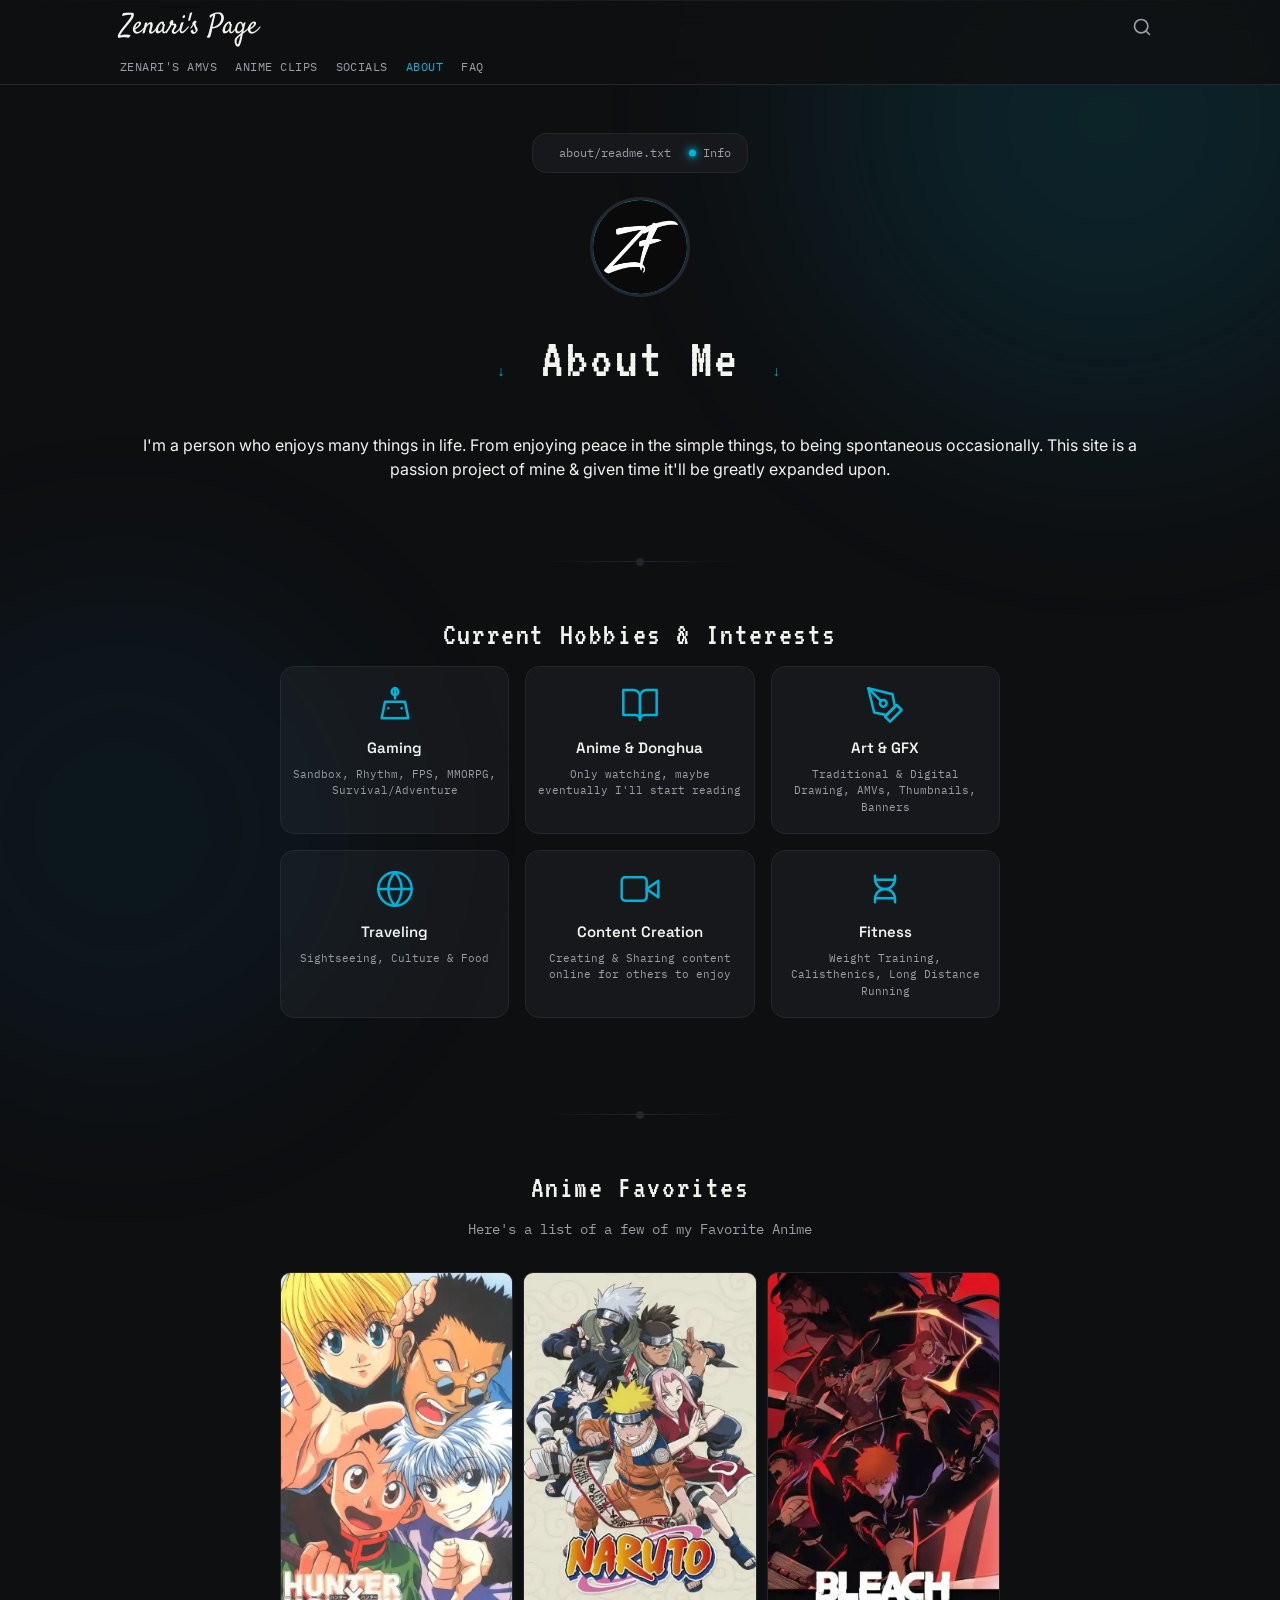
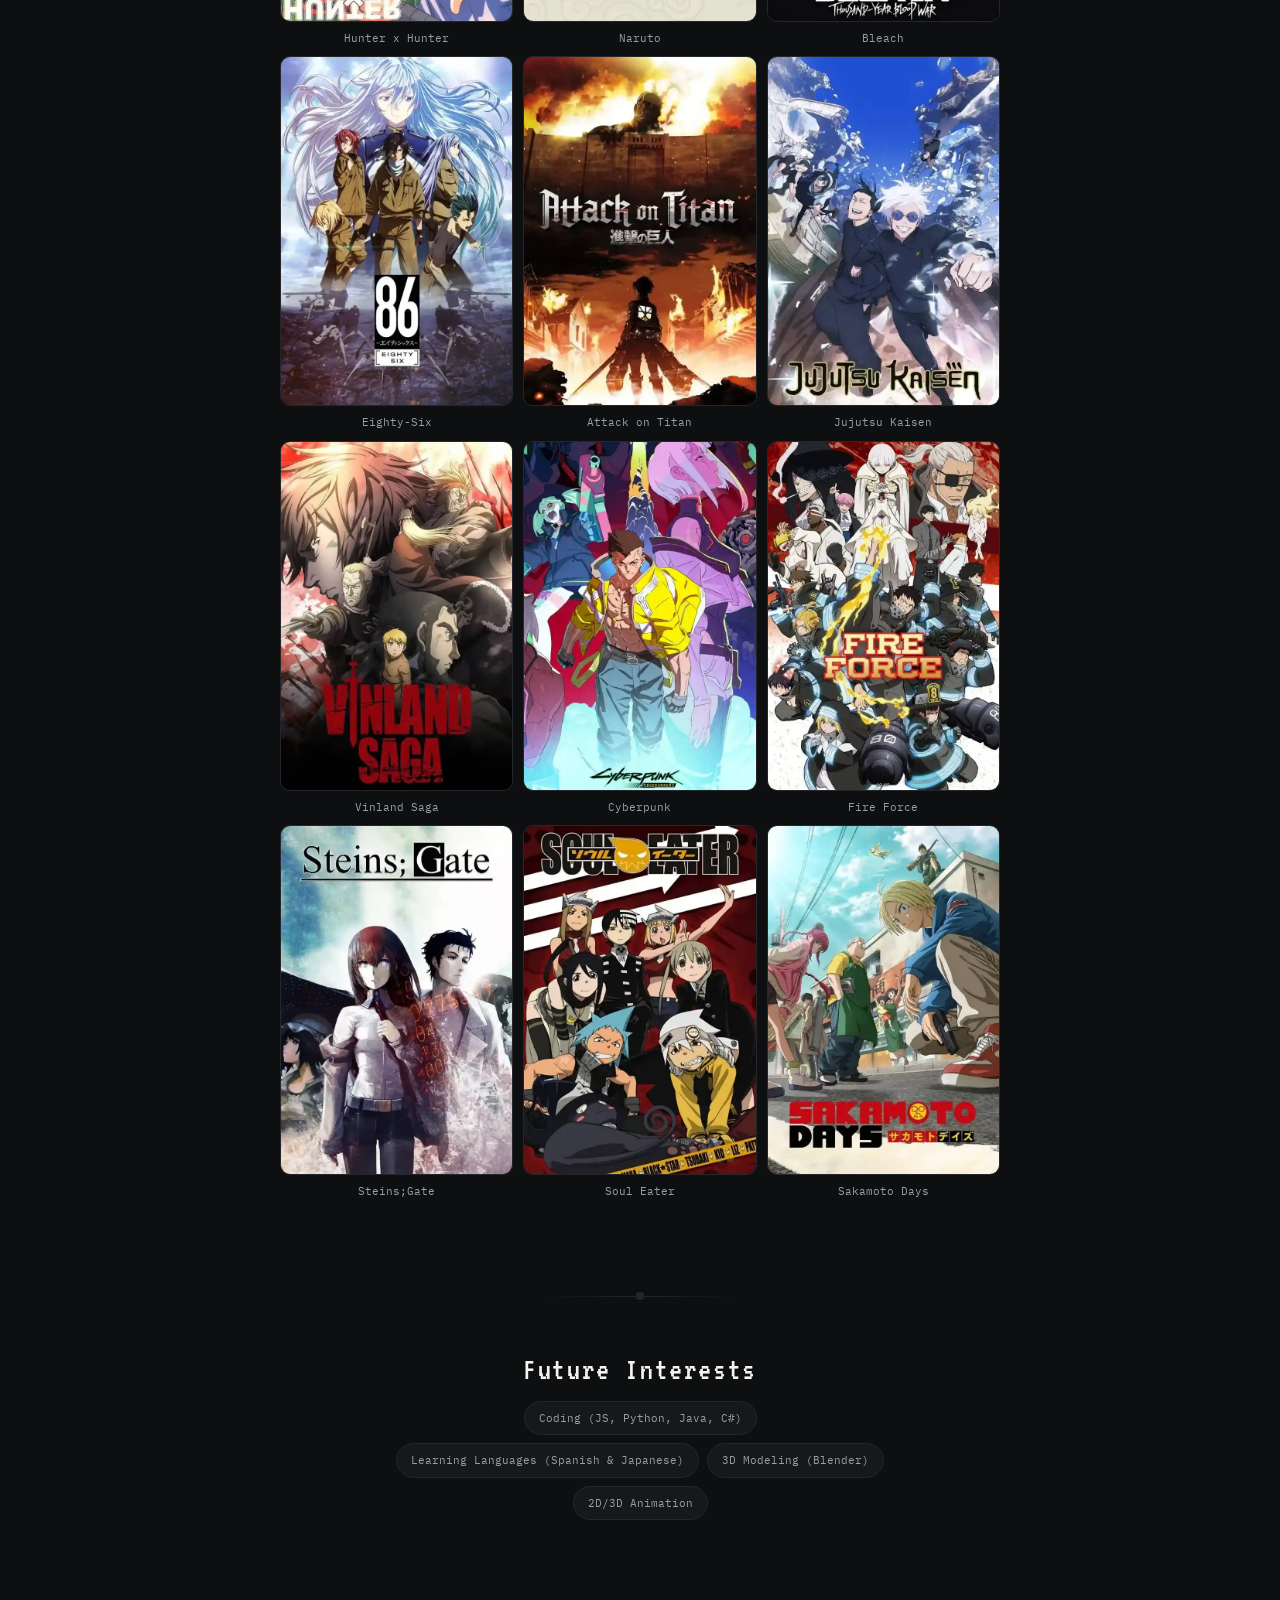
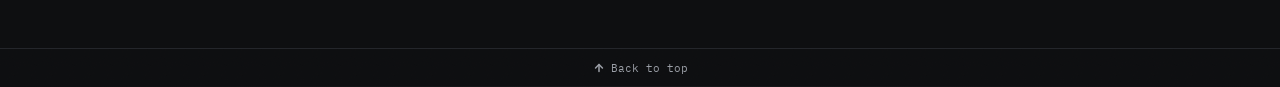
==== commit 5776bc6b: "Add files via upload" ====
--- a/about.html
+++ b/about.html
@@ -56,7 +56,7 @@
     </div>
 
     <div class="about-intro animate-fade-up d3">
-      <p>I'm just an ordinary person who has many passions. I enjoy keeping busy, improving my own life & giving to others whenever possible. This site is a passion project of mine & currently in its earliest phase. Hopefully given some time it'll be greatly expanded upon.</p>
+      <p>I'm a person who enjoys many things in life. From enjoying peace in the simple things, to being spontaneous occasionally. This site is a passion project of mine & given time it'll be greatly expanded upon.</p>
     </div>
   </section>
 
--- a/styles.css
+++ b/styles.css
@@ -1,4 +1,9 @@
-/* ============================================================ ZENARI'S PAGE - COMPLETE STYLES ============================================================ */:root{--bg:#0e0f11;--ink:#f3f3f0;--ink-soft:#9a9ea6;--line:#24262b;--accent:#00e58a;--accent-ink:#06150f;--card:#17181b;--radius:14px;--footer-line:#1a1b1e}*{margin:0;padding:0;box-sizing:border-box}html{scroll-behavior:smooth}body{background:var(--bg);color:var(--ink);font-family:'Inter',sans-serif;line-height:1.5;-webkit-font-smoothing:antialiased;transition:background .3s ease,color .3s ease}a{color:inherit;text-decoration:none}.wrap{max-width:1080px;margin:0 auto;padding:0 24px 6rem}::selection{background:var(--cursor-color,var(--accent));color:var(--accent-ink)}:focus-visible{outline:2px solid var(--accent);outline-offset:3px}/* ---------- NOISE OVERLAY ---------- */ .noise-overlay{position:fixed;inset:0;background:url("data:image/svg+xml,%3Csvg viewBox='0 0 256 256' xmlns='http://www.w3.org/2000/svg'%3E%3Cfilter id='n'%3E%3CfeTurbulence type='fractalNoise' baseFrequency='0.85' numOctaves='5' stitchTiles='stitch'/%3E%3C/filter%3E%3Crect width='100%25' height='100%25' filter='url(%23n)' opacity='0.06'/%3E%3C/svg%3E");opacity:0.9;pointer-events:none;z-index:9999;mix-blend-mode:overlay}/* ---------- AMBIENT GLOWS PER PAGE (BRIGHTENED) ---------- */ body::before{content:'';position:fixed;top:-20%;right:-10%;width:600px;height:600px;border-radius:50%;filter:blur(120px);opacity:0.12;pointer-events:none;z-index:0;transition:background .6s ease}body::after{content:'';position:fixed;bottom:-20%;left:-10%;width:500px;height:500px;border-radius:50%;filter:blur(100px);opacity:0.08;pointer-events:none;z-index:0;transition:background .6s ease}body.page-index::before{background:var(--accent)}body.page-index::after{background:var(--accent)}body.page-about::before{background:#00b4d8}body.page-about::after{background:#0077b6}body.page-socials::before{background:#f4a261}body.page-socials::after{background:#e76f51}body.page-clips::before{background:#c77dff}body.page-clips::after{background:#9d4edd}body.page-amvs::before{background:#ffd60a}body.page-amvs::after{background:#ffc300}/* Page-specific typewriter cursor colors */ body.page-index .typewriter-cursor{background:var(--accent)}body.page-about .typewriter-cursor{background:#00b4d8}body.page-socials .typewriter-cursor{background:#f4a261}body.page-clips .typewriter-cursor{background:#c77dff}body.page-amvs .typewriter-cursor{background:#ffd60a}/* Page-specific arrow-down colors */ body.page-index .arrow-down{color:var(--accent)}body.page-about .arrow-down{color:#00b4d8}body.page-socials .arrow-down{color:#f4a261}body.page-clips .arrow-down{color:#c77dff}body.page-amvs .arrow-down{color:#ffd60a}[data-theme="light"] body::before{opacity:0.14}[data-theme="light"] body::after{opacity:0.10}[data-theme="light"] .noise-overlay{opacity:0.4}/* ---------- THEME TOGGLE ---------- */ /* ---------- HEADER ---------- */ header{position:sticky;top:0;z-index:50;background:rgba(14,15,17,0.88);backdrop-filter:blur(14px) saturate(1.2);border-bottom:1px solid var(--line);transition:background .3s ease,border-color .3s ease}header::before{content:'';position:absolute;inset:0;background:url("data:image/svg+xml,%3Csvg viewBox='0 0 256 256' xmlns='http://www.w3.org/2000/svg'%3E%3Cfilter id='n'%3E%3CfeTurbulence type='fractalNoise' baseFrequency='0.75' numOctaves='4' stitchTiles='stitch'/%3E%3C/filter%3E%3Crect width='100%25' height='100%25' filter='url(%23n)' opacity='0.025'/%3E%3C/svg%3E");opacity:0.4;pointer-events:none}header::after{content:'';position:absolute;top:0;left:0;right:0;height:1px;background:linear-gradient(90deg,transparent,rgba(255,255,255,0.06),transparent);pointer-events:none}[data-theme="light"] header{background:rgba(245,245,243,0.88)}[data-theme="light"] header::after{background:linear-gradient(90deg,transparent,rgba(0,0,0,0.04),transparent)}.nav-top{display:flex;align-items:center;justify-content:space-between;padding:10px 24px;max-width:1080px;margin:0 auto}.nav-scroll{display:flex;gap:22px;padding:6px 24px 10px;max-width:1080px;margin:0 auto;overflow-x:auto;scrollbar-width:none;-ms-overflow-style:none}.nav-scroll::-webkit-scrollbar{display:none}.nav-link{font-family:'IBM Plex Mono',monospace;font-size:13px;letter-spacing:.05em;text-transform:uppercase;color:var(--ink-soft);padding:4px 0;white-space:nowrap;transition:color .15s ease;text-decoration:none}.nav-link:hover{color:var(--ink)}.nav-link.active{color:var(--accent)}.brand{font-family:'Satisfy',cursive;font-weight:400;font-size:clamp(22px,3.5vw,30px);color:var(--ink);text-decoration:none}.menu-toggle{position:absolute;left:24px;top:50%;transform:translateY(-50%);background:none;border:none;cursor:pointer;padding:6px}.menu-toggle span{display:block;width:22px;height:2px;background:var(--ink);margin:5px 0;transition:transform .15s ease,opacity .15s ease,background .3s ease}.menu-toggle[aria-expanded="true"] span:nth-child(1){transform:translateY(7px) rotate(45deg)}.menu-toggle[aria-expanded="true"] span:nth-child(2){opacity:0}.menu-toggle[aria-expanded="true"] span:nth-child(3){transform:translateY(-7px) rotate(-45deg)}.dropdown{position:absolute;top:100%;left:0;right:0;background:var(--card);border-bottom:1px solid var(--line);display:flex;justify-content:center;gap:22px;padding:20px 24px;transform:translateY(-8px);opacity:0;pointer-events:none;transition:transform .18s ease,opacity .18s ease,background .3s ease;flex-direction:column;text-align:center}.dropdown.open{transform:translateY(0);opacity:1;pointer-events:auto}.dropdown a{font-family:'IBM Plex Mono',monospace;font-size:13px;letter-spacing:.05em;text-transform:uppercase;color:var(--ink-soft);padding:6px 2px;transition:color .15s ease}.dropdown a[aria-current="page"]{color:var(--accent)}body.page-about .nav-scroll a.active{color:#00b4d8}body.page-socials .nav-scroll a.active{color:#f4a261}body.page-clips .nav-scroll a.active{color:#c77dff}body.page-amvs .nav-scroll a.active{color:#ffd60a}/* ---------- PAGE LOAD ANIMATIONS ---------- */ @keyframes fadeUp{from{opacity:0;transform:translateY(30px)}to{opacity:1;transform:translateY(0)}}@keyframes fadeIn{from{opacity:0}to{opacity:1}}@keyframes scaleIn{from{opacity:0;transform:scale(0.92)}to{opacity:1;transform:scale(1)}}.animate-fade-up{opacity:0;animation:fadeUp .7s cubic-bezier(.22,1,.36,1) forwards}.no-animate-fallback .animate-fade-up,.no-animate-fallback .animate-fade-in,.no-animate-fallback .animate-scale-in{opacity:1!important;transform:none!important;animation:none!important}.animate-fade-in{opacity:0;animation:fadeIn .6s ease forwards}.animate-scale-in{opacity:0;animation:scaleIn .6s cubic-bezier(.22,1,.36,1) forwards}.d1{animation-delay:.05s}.d2{animation-delay:.12s}.d3{animation-delay:.2s}.d4{animation-delay:.28s}.d5{animation-delay:.36s}.d6{animation-delay:.44s}.d7{animation-delay:.52s}.d8{animation-delay:.6s}.d9{animation-delay:.68s}/* ---------- HERO ---------- */ .hero{padding:56px 0 40px}.hero-grid{display:grid;grid-template-columns:1fr;gap:48px;align-items:center;text-align:center}.hero-grid > div:first-child{display:flex;flex-direction:column;align-items:center}h1{font-family:'Space Grotesk',sans-serif;font-weight:700;font-size:clamp(36px,5.5vw,56px);line-height:1.08;letter-spacing:-0.02em}h1 .accent-line{display:none}.hero-actions{margin-top:32px;display:flex;gap:14px;flex-wrap:nowrap !important;justify-content:center}.btn{font-family:'IBM Plex Mono',monospace;font-size:13px;padding:13px 28px;border-radius:100px;border:1px solid var(--ink);transition:all .15s ease;display:inline-flex;align-items:center;gap:8px}.btn.primary{background:var(--ink);color:var(--bg)}.btn.primary:hover{background:var(--accent);border-color:var(--accent);color:var(--accent-ink)}.btn.ghost{color:var(--ink)}.btn.ghost:hover{border-color:var(--ink-soft)}/* ---------- TERMINAL BADGE ---------- */ .terminal-badge{display:inline-flex;align-items:center;gap:10px;font-family:'IBM Plex Mono',monospace;font-size:12px;color:var(--ink-soft);background:var(--card);border:1px solid var(--line);border-radius:var(--radius);padding:10px 16px;margin-bottom:24px}.terminal-prompt{color:var(--accent);font-weight:500}/* Pixel label */ .pixel-label{font-family:'VT323',monospace;font-size:14px;letter-spacing:0.25em;color:var(--ink-soft);display:block;margin-bottom:8px;text-transform:uppercase}/* Hero description */ .hero-desc{color:var(--ink-soft);font-size:17px;max-width:52ch;margin:16px auto 32px;line-height:1.6}/* ---------- STATS ROW (HORIZONTAL) ---------- */ .stats-row{display:flex;flex-direction:row;align-items:stretch;justify-content:center;background:var(--card);border:1px solid var(--line);border-radius:var(--radius);overflow:hidden;margin-top:40px;max-width:520px;margin-left:auto;margin-right:auto}.stat-item{flex:1;padding:20px 12px;text-align:center;display:flex;flex-direction:column;align-items:center;gap:8px}.stat-divider{width:1px;align-self:stretch;background:var(--line);margin:20px 0;flex-shrink:0;display:block !important}.stat-label{font-family:'IBM Plex Mono',monospace;font-size:11px;letter-spacing:0.15em;color:var(--ink-soft)}.stat-value{font-family:'VT323',monospace;font-size:36px;color:var(--ink);line-height:1}.stat-sub{font-family:'IBM Plex Mono',monospace;font-size:11px;color:var(--ink-soft)}/* ---------- EMBED SECTION ---------- */ .embed-section{display:flex;flex-direction:column;gap:20px;max-width:720px;margin:0 auto;padding:0 24px 48px}.embed-card{background:var(--card);border:1px solid var(--line);border-radius:var(--radius);overflow:hidden;transition:border-color .3s ease,background .3s ease}.embed-card:hover{border-color:var(--ink-soft)}.embed-header{display:flex;align-items:center;gap:10px;padding:12px 16px;border-bottom:1px solid var(--line);font-family:'IBM Plex Mono',monospace;font-size:12px}.embed-prompt{color:var(--accent);font-weight:500}.embed-path{color:var(--ink-soft);flex:1;font-family:'IBM Plex Mono',monospace;font-size:12px}.embed-badge{font-size:11px;padding:3px 10px;border:1px solid var(--line);border-radius:6px;color:var(--ink-soft)}.embed-body{position:relative;aspect-ratio:16/9;background:linear-gradient(150deg,#1a1b1e,#0e0f11)}.embed-body iframe{position:absolute;inset:0;width:100%;height:100%;border:none}.embed-mute{position:absolute;bottom:12px;right:12px;width:36px;height:36px;border-radius:50%;background:rgba(0,0,0,0.5);border:1px solid rgba(255,255,255,0.2);color:#fff;display:flex;align-items:center;justify-content:center;cursor:pointer;z-index:5;transition:background .15s ease}.embed-mute:hover{background:rgba(0,0,0,0.7)}.embed-mute svg{width:16px;height:16px}/* ---------- SECTIONS ---------- */ section{padding:72px 0}.section-head{display:flex;justify-content:space-between;align-items:flex-end;margin-bottom:44px;gap:20px;flex-wrap:wrap}.section-head h2{font-family:'Space Grotesk',sans-serif;font-size:clamp(26px,3.4vw,34px);font-weight:700;letter-spacing:-0.01em}/* ---------- GALLERY ---------- */ .gallery{display:grid;grid-template-columns:repeat(3,1fr);gap:24px}.clip-card{background:var(--card);border:1px solid var(--line);border-radius:var(--radius);overflow:hidden;opacity:0;transform:translateY(14px);transition:opacity .5s ease,transform .5s ease,background .3s ease,border-color .3s ease}.clip-card.in{opacity:1;transform:translateY(0)}.clip-thumb{position:relative;display:flex;flex-direction:column;gap:.25rem;padding:0}.clip-thumb .tc-badge{font-family:'IBM Plex Mono',monospace;font-size:10px;color:rgba(255,255,255,0.85);background:rgba(0,0,0,0.35);padding:4px 8px;border-radius:6px;letter-spacing:.03em}.clip-thumb .play{position:absolute;top:50%;left:50%;transform:translate(-50%,-50%);width:44px;height:44px;border-radius:50%;background:rgba(255,255,255,0.1);border:1px solid rgba(255,255,255,0.25);display:flex;align-items:center;justify-content:center;transition:background .15s ease}.clip-card:hover .play{background:var(--accent);border-color:var(--accent)}.clip-card:hover .play svg{fill:var(--accent-ink)}.clip-info{padding:16px}.clip-info h3{font-family:'Space Grotesk',sans-serif;font-size:15px;font-weight:600;margin-bottom:4px}.clip-info p{font-size:12px;color:var(--ink-soft);font-family:'IBM Plex Mono',monospace}/* ---------- ANIME DROPDOWN ---------- */ .anime-dropdown{position:relative;margin-bottom:32px}.anime-dropdown-toggle{font-family:'IBM Plex Mono',monospace;font-size:13px;padding:12px 20px;background:var(--card);border:1px solid var(--line);border-radius:var(--radius);color:var(--ink);cursor:pointer;display:inline-flex;align-items:center;gap:10px;transition:border-color .15s ease}.anime-dropdown-toggle:hover{border-color:var(--ink-soft)}.anime-dropdown-toggle svg{width:14px;height:14px;transition:transform .2s ease}.anime-dropdown.open .anime-dropdown-toggle svg{transform:rotate(180deg)}.anime-dropdown-menu{position:absolute;top:calc(100% + 8px);left:0;background:var(--card);border:1px solid var(--line);border-radius:var(--radius);padding:12px;display:grid;grid-template-columns:repeat(2,1fr);gap:10px;min-width:220px;opacity:0;transform:translateY(-6px);pointer-events:none;transition:opacity .18s ease,transform .18s ease;z-index:40}.anime-dropdown.open .anime-dropdown-menu{opacity:1;transform:translateY(0);pointer-events:auto}.anime-thumb{aspect-ratio:3/4;border-radius:10px;background:linear-gradient(150deg,var(--g1,#2a2d35),var(--g2,#1a1c22));display:flex;align-items:flex-end;padding:8px;cursor:pointer;transition:transform .15s ease,border-color .15s ease;border:1px solid transparent;position:relative;overflow:hidden}.anime-thumb:hover{transform:translateY(-3px);border-color:var(--accent)}.anime-thumb span{font-family:'Space Grotesk',sans-serif;font-size:11px;font-weight:600;color:#fff;text-shadow:0 1px 4px rgba(0,0,0,0.6)}/* ============================================================ CLIPS PAGE - TERMINAL STYLE REBRAND ============================================================ */ .clips-hero{text-align:center;padding:48px 0 32px}.clips-hero h2{font-family:'VT323',monospace;font-size:clamp(36px,6vw,56px);font-weight:400;letter-spacing:0.05em;margin-bottom:16px;color:var(--ink)}.clips-desc{color:var(--ink-soft);font-size:16px;max-width:52ch;margin:0 auto 32px;line-height:1.7}/* Search Bar */ .search-bar{display:flex;align-items:center;gap:12px;background:var(--card);border:1px solid var(--line);border-radius:var(--radius);padding:14px 18px;max-width:520px;margin:0 auto 16px;transition:border-color .15s ease;position:relative}.search-bar:focus-within{border-color:var(--ink-soft)}.search-bar svg{width:18px;height:18px;color:var(--ink-soft);flex-shrink:0}.search-bar input{background:none;border:none;color:var(--ink);font-family:'IBM Plex Mono',monospace;font-size:14px;width:100%;outline:none}.search-bar input::placeholder{color:var(--ink-soft)}.search-clear{background:none;border:none;color:var(--ink-soft);cursor:pointer;padding:4px;border-radius:50%;display:flex;align-items:center;justify-content:center;opacity:0;transition:opacity .15s ease,color .15s ease;pointer-events:none}.search-clear.visible{opacity:1;pointer-events:auto}.search-clear:hover{color:var(--accent)}/* Filter Dropdown */ .filter-dropdown{max-width:520px;margin:0 auto 32px;position:relative;z-index:40}.filter-toggle{width:100%;display:flex;align-items:center;justify-content:space-between;background:var(--card);border:1px solid var(--line);border-radius:var(--radius);padding:14px 18px;color:var(--ink);font-family:'IBM Plex Mono',monospace;font-size:13px;letter-spacing:0.1em;cursor:pointer;transition:border-color .15s ease}.filter-toggle:hover{border-color:var(--ink-soft)}.filter-toggle strong{color:var(--ink);font-weight:600}.filter-toggle svg{width:14px;height:14px;color:var(--ink-soft);transition:transform .2s ease}.filter-dropdown.open .filter-toggle svg{transform:rotate(180deg)}/* Filter Dropdown Menu */ .filter-dropdown-menu{position:absolute;top:calc(100% + 8px);left:0;right:0;background:var(--card);border:1px solid var(--line);border-radius:var(--radius);padding:8px;display:flex;flex-direction:column;gap:2px;opacity:0;transform:translateY(-6px);pointer-events:none;transition:opacity .18s ease,transform .18s ease;z-index:40;box-shadow:0 8px 32px rgba(0,0,0,0.3)}.filter-dropdown.open .filter-dropdown-menu{opacity:1;transform:translateY(0);pointer-events:auto}.filter-option{font-family:'IBM Plex Mono',monospace;font-size:13px;letter-spacing:0.1em;padding:12px 16px;border-radius:10px;border:none;background:none;color:var(--ink-soft);cursor:pointer;text-align:left;transition:background .15s ease,color .15s ease}.filter-option:hover{background:rgba(0,229,138,0.06);color:var(--ink)}.filter-option.active{background:var(--bg);color:var(--accent)}/* Clips Grid */ .clips-grid-section{padding:0 24px 48px;max-width:720px;margin:0 auto}.clips-grid{display:grid;grid-template-columns:1fr;gap:16px}/* Clip Tile */ .clip-tile{display:block;position:relative;border-radius:var(--radius);border:1px solid var(--line);overflow:hidden;cursor:pointer;transition:border-color .3s ease,transform .2s ease,opacity .3s ease;text-decoration:none;color:inherit}.clip-tile:hover{border-color:var(--ink-soft);transform:translateY(-2px)}.clip-tile.hidden{display:none}.clip-tile-bg{position:relative;aspect-ratio:16/9;display:flex;align-items:center;justify-content:center;overflow:hidden;background:linear-gradient(150deg,#1a0b1a,#0d050d)}.clip-tile-img{position:absolute;inset:0;width:100%;height:100%;object-fit:cover;z-index:1}.clip-tile-overlay{position:absolute;inset:0;background:linear-gradient(180deg,rgba(0,0,0,0.2) 0%,rgba(0,0,0,0.5) 100%);z-index:2}.clip-tile-blur{position:absolute;inset:0;background:url("data:image/svg+xml,%3Csvg xmlns='http://www.w3.org/2000/svg' width='100' height='100'%3E%3Cfilter id='b'%3E%3CfeGaussianBlur stdDeviation='8'/%3E%3C/filter%3E%3Crect width='100%25' height='100%25' fill='%23300a30'/%3E%3Crect x='20' y='20' width='60' height='60' fill='%23581858' filter='url(%23b)'/%3E%3Crect x='40' y='10' width='30' height='80' fill='%23ff0055' filter='url(%23b)' opacity='0.3'/%3E%3C/svg%3E") center/cover;filter:blur(20px) saturate(1.4);opacity:0.6;z-index:1}.clip-tile-text{position:absolute;inset:0;display:flex;flex-direction:column;align-items:center;justify-content:center;z-index:3;padding:24px;text-align:center}.clip-tile-text h4{font-family:'Space Grotesk',sans-serif;font-size:20px;font-weight:700;color:#fff;text-shadow:0 2px 12px rgba(0,0,0,0.6);margin-bottom:6px}.clip-tile-text p{font-family:'IBM Plex Mono',monospace;font-size:12px;color:rgba(255,255,255,0.7);text-shadow:0 1px 6px rgba(0,0,0,0.5)}.clip-tile-badge{position:absolute;top:14px;right:14px;font-family:'IBM Plex Mono',monospace;font-size:10px;letter-spacing:0.1em;padding:5px 12px;background:rgba(0,0,0,0.45);border:1px solid rgba(255,255,255,0.15);border-radius:6px;color:rgba(255,255,255,0.9);z-index:4;text-transform:uppercase}.clip-tile-badge.coming{border-color:rgba(255,255,255,0.25);color:rgba(255,255,255,0.85)}/* Clips Empty State */ .clips-empty{text-align:center;padding:48px 24px}.clips-empty p{font-family:'IBM Plex Mono',monospace;font-size:14px;color:var(--ink-soft);letter-spacing:0.05em}/* Clips List - Horizontal Rows (legacy,kept for compatibility) */ .clips-list{display:flex;flex-direction:column;gap:12px;padding:0 24px 48px;max-width:720px;margin:0 auto}.clip-row{position:relative;display:flex;align-items:center;justify-content:space-between;padding:20px 16px;border-radius:var(--radius);border:1px solid var(--line);overflow:hidden;cursor:pointer;transition:border-color .2s ease,transform .2s ease}.clip-row:hover{border-color:var(--ink-soft);transform:translateX(4px)}.clip-row-bg{position:absolute;inset:0;opacity:0.6;z-index:0}.clip-row-content{position:relative;z-index:1}.clip-row-content h3{font-family:'Space Grotesk',sans-serif;font-size:16px;font-weight:600;color:var(--ink);margin-bottom:4px}.clip-row-content p{font-family:'IBM Plex Mono',monospace;font-size:12px;color:var(--ink-soft)}.clip-row-meta{position:relative;z-index:1}/* ============================================================ ABOUT PAGE - TERMINAL STYLE ============================================================ */ .about-hero{text-align:center;padding:48px 0 32px}.about-hero h2{font-family:'VT323',monospace;font-size:clamp(36px,6vw,56px);font-weight:400;letter-spacing:0.05em;margin-bottom:16px;color:var(--ink)}.about-desc{color:var(--ink-soft);font-size:16px;max-width:56ch;margin:0 auto;line-height:1.7}/* ============================================================ SOCIALS PAGE - TERMINAL STYLE ============================================================ */ .socials-hero{text-align:center;padding:48px 0 32px}.socials-hero h2{font-family:'VT323',monospace;font-size:clamp(36px,6vw,56px);font-weight:400;letter-spacing:0.05em;margin-bottom:16px;color:var(--ink)}.socials-desc{color:var(--ink-soft);font-size:16px;max-width:52ch;margin:0 auto 32px;line-height:1.7}.socials-list{padding:0 16px 40px;max-width:520px;margin:0 auto}.socials-grid{display:flex;flex-direction:column;gap:12px}.socials-card{display:flex;align-items:center;gap:16px;padding:18px 20px;background:var(--card);border:1px solid var(--line);border-radius:var(--radius);transition:border-color .15s ease,transform .15s ease,background .3s ease}.socials-card:hover{border-color:var(--ink-soft);transform:translateX(4px)}.socials-icon{width:34px;height:34px;display:flex;align-items:center;justify-content:center;flex-shrink:0}.socials-info{flex:1}.socials-info h3{font-family:'Space Grotesk',sans-serif;font-size:16px;font-weight:600;margin-bottom:2px}.socials-info span{font-family:'IBM Plex Mono',monospace;font-size:12px;color:var(--ink-soft)}.socials-arrow{font-family:'IBM Plex Mono',monospace;font-size:14px;color:var(--ink-soft);transition:color .15s ease,transform .15s ease}.socials-card:hover .socials-arrow{color:var(--accent);transform:translateX(2px)}/* ============================================================ AMVS PAGE - TERMINAL STYLE ============================================================ */ .amvs-hero{text-align:center;padding:48px 0 32px}.amvs-hero h2{font-family:'VT323',monospace;font-size:clamp(36px,6vw,56px);font-weight:400;letter-spacing:0.05em;margin-bottom:16px;color:var(--ink)}.amvs-desc{color:var(--ink-soft);font-size:16px;max-width:52ch;margin:0 auto 32px;line-height:1.7}.amvs-grid{display:flex;flex-direction:column;gap:20px;padding:0 16px 40px;max-width:720px;margin:0 auto}.amv-card{background:var(--card);border:1px solid var(--line);border-radius:var(--radius);overflow:hidden;transition:border-color .3s ease,background .3s ease}.amv-card:hover{border-color:var(--ink-soft)}.amv-card-header{display:flex;align-items:center;gap:10px;padding:12px 16px;border-bottom:1px solid var(--line);font-family:'IBM Plex Mono',monospace;font-size:12px}.amv-card-body{position:relative;aspect-ratio:16/9;background:linear-gradient(150deg,#1a1b1e,#0e0f11)}.amv-card-body iframe{position:absolute;inset:0;width:100%;height:100%;border:none}/* ---------- FOOTER ---------- */ .site-footer{position:relative;left:0;right:0;z-index:50;background:rgba(14,15,17,0.88);backdrop-filter:blur(14px) saturate(1.2);border-top:1px solid var(--line);padding:14px 24px;transition:background .3s ease,border-color .3s ease,opacity .5s ease,transform .5s ease;opacity:0;transform:translateY(20px);pointer-events:none}.site-footer.visible{opacity:1;transform:translateY(0);pointer-events:auto}.site-footer::before{content:'';position:absolute;inset:0;background:url("data:image/svg+xml,%3Csvg viewBox='0 0 256 256' xmlns='http://www.w3.org/2000/svg'%3E%3Cfilter id='n'%3E%3CfeTurbulence type='fractalNoise' baseFrequency='0.75' numOctaves='4' stitchTiles='stitch'/%3E%3C/filter%3E%3Crect width='100%25' height='100%25' filter='url(%23n)' opacity='0.025'/%3E%3C/svg%3E");opacity:0.4;pointer-events:none}.site-footer::after{content:'';position:absolute;bottom:0;left:0;right:0;height:1px;background:linear-gradient(90deg,transparent,rgba(255,255,255,0.04),transparent);pointer-events:none}[data-theme="light"] .site-footer{background:rgba(245,245,243,0.88)}[data-theme="light"] .site-footer.visible{opacity:1}[data-theme="light"] .site-footer::after{background:linear-gradient(90deg,transparent,rgba(0,0,0,0.03),transparent)}.footer-inner{max-width:1080px;margin:0 auto;display:flex;align-items:center;justify-content:center;gap:16px;position:relative;z-index:1}.footer-brand{font-family:'Satisfy',cursive;font-size:16px;color:var(--ink-soft)}.back-to-top{font-family:'IBM Plex Mono',monospace;font-size:11px;color:var(--ink-soft);display:flex;align-items:center;gap:6px;cursor:pointer;background:none;border:none;padding:6px 12px;border-radius:8px;transition:color .15s ease,background .15s ease}.back-to-top:hover{color:var(--accent);background:rgba(0,229,138,0.08)}body.page-about .back-to-top:hover{color:#00b4d8;background:rgba(0,180,216,0.08)}body.page-socials .back-to-top:hover{color:#f4a261;background:rgba(244,162,97,0.08)}body.page-clips .back-to-top:hover{color:#c77dff;background:rgba(199,125,255,0.08)}body.page-amvs .back-to-top:hover{color:#ffd60a;background:rgba(255,214,10,0.08)}.back-to-top svg{width:12px;height:12px}/* ---------- GLOWING STATUS DOTS ---------- */ .terminal-status{position:relative;padding-left:22px !important}.terminal-status::before{content:'';position:absolute;left:8px;top:50%;transform:translateY(-50%);width:7px;height:7px;border-radius:50%;background:#00e58a;box-shadow:0 0 6px #00e58a,0 0 12px #00e58a;animation:pulse-glow 2s ease-in-out infinite}@keyframes pulse-glow{0%,100%{opacity:1}50%{opacity:0.5}}.info-dot::before{background:#00b4d8;box-shadow:0 0 6px #00b4d8,0 0 12px #00b4d8}.active-dot::before{background:#f4a261;box-shadow:0 0 6px #f4a261,0 0 12px #f4a261}.clip-dot::before{background:#c77dff;box-shadow:0 0 6px #c77dff,0 0 12px #c77dff}.amv-dot::before{background:#ffd60a;box-shadow:0 0 6px #ffd60a,0 0 12px #ffd60a}/* ---------- DISCORD PROFILE EMBED ---------- */ .discord-embed{max-width:520px;margin:32px auto 0;background:var(--card);border:1px solid var(--line);border-radius:var(--radius);overflow:hidden;transition:border-color .3s ease,background .3s ease}.discord-embed:hover{border-color:var(--ink-soft)}.discord-embed-header{display:flex;align-items:center;gap:10px;padding:12px 16px;border-bottom:1px solid var(--line);font-family:'IBM Plex Mono',monospace;font-size:12px;color:var(--ink-soft)}.discord-embed-header svg{color:var(--ink)}.discord-embed-body{display:flex;align-items:center;gap:16px;padding:20px}.discord-avatar{width:56px;height:56px;border-radius:50%;background:linear-gradient(150deg,#5865F2,#4752C4);flex-shrink:0;display:flex;align-items:center;justify-content:center;background-size:cover;background-position:center}.discord-info h4{font-family:'Space Grotesk',sans-serif;font-size:16px;font-weight:600;margin-bottom:2px;color:var(--ink)}.discord-info p{font-family:'IBM Plex Mono',monospace;font-size:12px;color:var(--ink-soft);margin-bottom:6px}.discord-id{display:inline-block;font-family:'IBM Plex Mono',monospace;font-size:11px;padding:4px 10px;background:var(--bg);border:1px solid var(--line);border-radius:6px;color:var(--ink-soft)}/* ---------- CLIPS PLACEHOLDER CARD ---------- */ .clips-coming-soon{padding:0 24px 48px;max-width:720px;margin:0 auto}.coming-soon-title{font-family:'IBM Plex Mono',monospace;font-size:13px;letter-spacing:0.15em;text-transform:uppercase;color:var(--ink-soft);margin-bottom:20px;text-align:center}.clip-placeholder-card{display:block;position:relative;border-radius:var(--radius);border:1px solid var(--line);overflow:hidden;cursor:pointer;transition:border-color .3s ease,transform .2s ease;text-decoration:none;color:inherit}.clip-placeholder-card:hover{border-color:var(--ink-soft);transform:translateY(-2px)}.clip-placeholder-bg{position:relative;aspect-ratio:16/9;background:linear-gradient(150deg,#1a0b1a,#0d050d);display:flex;align-items:center;justify-content:center}.clip-placeholder-blur{position:absolute;inset:0;background:url("data:image/svg+xml,%3Csvg xmlns='http://www.w3.org/2000/svg' width='100' height='100'%3E%3Cfilter id='b'%3E%3CfeGaussianBlur stdDeviation='8'/%3E%3C/filter%3E%3Crect width='100%25' height='100%25' fill='%23300a30'/%3E%3Crect x='20' y='20' width='60' height='60' fill='%23581858' filter='url(%23b)'/%3E%3Crect x='40' y='10' width='30' height='80' fill='%23ff0055' filter='url(%23b)' opacity='0.3'/%3E%3C/svg%3E") center/cover;filter:blur(20px) saturate(1.4);opacity:0.8}.clip-placeholder-text{position:relative;z-index:1;text-align:center;padding:24px}.clip-placeholder-text h4{font-family:'Space Grotesk',sans-serif;font-size:clamp(20px,3vw,28px);font-weight:700;color:#fff;text-shadow:0 2px 12px rgba(0,0,0,0.6);margin-bottom:8px}.clip-placeholder-text p{font-family:'IBM Plex Mono',monospace;font-size:12px;color:rgba(255,255,255,0.7);text-shadow:0 1px 6px rgba(0,0,0,0.5)}/* ---------- FOOTER CLEANUP ---------- */ .footer-inner{justify-content:center}/* Discord status dot */ .discord-status-dot{width:8px;height:8px;border-radius:50%;margin-left:auto;background:#747f8d;box-shadow:0 0 4px rgba(116,127,141,0.5);transition:background .3s ease,box-shadow .3s ease}.discord-status-dot.online{background:#3ba55d;box-shadow:0 0 6px #3ba55d,0 0 12px #3ba55d}.discord-status-dot.idle{background:#faa81a;box-shadow:0 0 6px #faa81a,0 0 12px #faa81a}.discord-status-dot.dnd{background:#ed4245;box-shadow:0 0 6px #ed4245,0 0 12px #ed4245}.discord-status-dot.streaming{background:#593695;box-shadow:0 0 6px #593695,0 0 12px #593695}/* Public Discord embed */ .public-discord{margin-top:16px}.discord-coming-badge{margin-left:auto;font-family:'IBM Plex Mono',monospace;font-size:10px;padding:3px 8px;background:var(--bg);border:1px solid var(--line);border-radius:6px;color:var(--ink-soft)}.public-avatar{background:linear-gradient(150deg,#5865F2,#4752C4);position:relative}.public-avatar::before{content:'';position:absolute;inset:0;background:url("data:image/svg+xml,%3Csvg xmlns='http://www.w3.org/2000/svg' viewBox='0 0 24 24' fill='white'%3E%3Cpath d='M20.317 4.37a19.791 19.791 0 0 0-4.885-1.515.074.074 0 0 0-.079.037c-.21.375-.444.864-.608 1.25a18.27 18.27 0 0 0-5.487 0 12.64 12.64 0 0 0-.617-1.25.077.077 0 0 0-.079-.037A19.736 19.736 0 0 0 3.677 4.37a.07.07 0 0 0-.032.027C.533 9.046-.32 13.58.099 18.057a.082.082 0 0 0 .031.057 19.9 19.9 0 0 0 5.993 3.03.078.078 0 0 0 .084-.028c.462-.63.874-1.295 1.226-1.994a.076.076 0 0 0-.041-.106 13.107 13.107 0 0 1-1.872-.892.077.077 0 0 1-.008-.128 10.2 10.2 0 0 0 .372-.292.074.074 0 0 1 .077-.01c3.928 1.793 8.18 1.793 12.062 0a.074.074 0 0 1 .078.01c.12.098.246.198.373.292a.077.077 0 0 1-.006.127 12.299 12.299 0 0 1-1.873.892.077.077 0 0 0-.041.107c.36.698.772 1.362 1.225 1.993a.076.076 0 0 0 .084.028 19.839 19.839 0 0 0 6.002-3.03.077.077 0 0 0 .032-.054c.5-5.177-.838-9.674-3.549-13.66a.061.061 0 0 0-.031-.03zM8.02 15.33c-1.183 0-2.157-1.085-2.157-2.419 0-1.333.956-2.419 2.157-2.419 1.21 0 2.176 1.096 2.157 2.42 0 1.333-.956 2.418-2.157 2.418zm7.975 0c-1.183 0-2.157-1.085-2.157-2.419 0-1.333.955-2.419 2.157-2.419 1.21 0 2.176 1.096 2.157 2.42 0 1.333-.946 2.418-2.157 2.418z'/%3E%3C/svg%3E") center/60% no-repeat}/* ---------- FLOATING PARTICLES ---------- */ .particles-container{position:fixed;inset:0;pointer-events:none;z-index:1;overflow:hidden}.particle{position:absolute;border-radius:50%;opacity:0;animation:particle-float linear infinite;will-change:transform,opacity}@keyframes particle-float{0%{opacity:0;transform:translateY(110vh) translateX(0) scale(0.3)}5%{opacity:0.6}95%{opacity:0.2}100%{opacity:0;transform:translateY(-10vh) translateX(var(--drift)) scale(0.8)}}/* Page-specific particle colors */ body.page-index .particle{background:var(--accent)}body.page-about .particle{background:#00b4d8}body.page-socials .particle{background:#f4a261}body.page-clips .particle{background:#c77dff}body.page-amvs .particle{background:#ffd60a}/* Light mode particles - use white for visibility */ [data-theme="light"] .particle{background:rgba(255,255,255,0.7) !important}/* ============================================================ NEW FEATURES - TRANSITIONS,TYPING,BORDERS,SKELETON ============================================================ */ /* ---------- PAGE TRANSITION OVERLAY ---------- */ .page-transition{position:fixed;inset:0;background:var(--bg);z-index:9998;opacity:1;pointer-events:none;transition:opacity .3s ease}.page-transition.fade-out{opacity:0}/* ---------- TYPING EFFECT ---------- */ .typewriter{display:inline}.typewriter-cursor{display:inline-block;width:2px;height:1em;background:var(--accent);margin-left:2px;animation:blink-cursor 1s step-end infinite;vertical-align:text-bottom}@keyframes blink-cursor{0%,100%{opacity:1}50%{opacity:0}}/* ---------- ANIMATED GRADIENT BORDERS ---------- */ .gradient-border{position:relative;z-index:1}.gradient-border::before{content:'';position:absolute;inset:-2px;border-radius:calc(var(--radius) + 2px);background:linear-gradient(90deg,var(--accent),#00b4d8,#c77dff,#ffd60a,var(--accent));background-size:300% 300%;animation:gradient-rotate 4s ease infinite;z-index:-1;opacity:0;transition:opacity .3s ease}.gradient-border:hover::before{opacity:1}@keyframes gradient-rotate{0%{background-position:0% 50%}50%{background-position:100% 50%}100%{background-position:0% 50%}}/* ---------- SKELETON LOADING ---------- */ .skeleton{background:linear-gradient(90deg,var(--line) 25%,var(--card) 50%,var(--line) 75%);background-size:200% 100%;animation:skeleton-shimmer 1.5s infinite;border-radius:6px;color:transparent!important}@keyframes skeleton-shimmer{0%{background-position:200% 0}100%{background-position:-200% 0}}.skeleton-text{height:12px;margin-bottom:8px}.skeleton-text.short{width:40%}.skeleton-text.long{width:80%}.skeleton-circle{width:56px;height:56px;border-radius:50%}.skeleton-rect{aspect-ratio:16/9;width:100%;border-radius:var(--radius)}.skeleton-card{background:var(--card);border:1px solid var(--line);border-radius:var(--radius);padding:16px}/* ---------- RESPONSIVE ---------- */ .arrow-down{display:inline-block;font-size:14px;margin:0 8px;animation:arrow-bounce 1.5s ease-in-out infinite}.arrow-down:nth-child(2){animation-delay:0.2s}@keyframes arrow-bounce{0%,100%{transform:translateY(0)}50%{transform:translateY(-6px)}}@media (max-width:860px){.embed-grid{grid-template-columns:1fr;max-width:360px}.country-columns{grid-template-columns:repeat(2,1fr)}.gallery{grid-template-columns:repeat(2,1fr)}}/* ABOUT PAGE ENHANCEMENTS ============================================================ */
+/* ============================================================ ZENARI'S PAGE - COMPLETE STYLES ============================================================ */:root{--bg:#0e0f11;--ink:#f3f3f0;--ink-soft:#9a9ea6;--line:#24262b;--accent:#00e58a;--accent-ink:#06150f;--card:#17181b;--radius:14px;--footer-line:#1a1b1e}*{margin:0;padding:0;box-sizing:border-box}html{scroll-behavior:smooth}body{background:var(--bg);color:var(--ink);font-family:'Inter',sans-serif;line-height:1.5;-webkit-font-smoothing:antialiased;transition:background .3s ease,color .3s ease}a{color:inherit;text-decoration:none}.wrap{max-width:1080px;margin:0 auto;padding:0 24px 4rem}::selection{background:var(--cursor-color,var(--accent));color:var(--accent-ink)}:focus-visible{outline:2px solid var(--accent);outline-offset:3px}/* ---------- NOISE OVERLAY ---------- */ .noise-overlay{position:fixed;inset:0;background:url("data:image/svg+xml,%3Csvg viewBox='0 0 256 256' xmlns='http://www.w3.org/2000/svg'%3E%3Cfilter id='n'%3E%3CfeTurbulence type='fractalNoise' baseFrequency='0.85' numOctaves='5' stitchTiles='stitch'/%3E%3C/filter%3E%3Crect width='100%25' height='100%25' filter='url(%23n)' opacity='0.06'/%3E%3C/svg%3E");opacity:0.9;pointer-events:none;z-index:9999;mix-blend-mode:overlay}/* ---------- AMBIENT GLOWS PER PAGE (BRIGHTENED) ---------- */ body::before{content:'';position:fixed;top:-20%;right:-10%;width:600px;height:600px;border-radius:50%;filter:blur(120px);opacity:0.12;pointer-events:none;z-index:0;transition:background .6s ease}body::after{content:'';position:fixed;bottom:-20%;left:-10%;width:500px;height:500px;border-radius:50%;filter:blur(100px);opacity:0.08;pointer-events:none;z-index:0;transition:background .6s ease}body.page-index::before{background:var(--accent)}body.page-index::after{background:var(--accent)}body.page-about::before{background:#00b4d8}body.page-about::after{background:#0077b6}body.page-socials::before{background:#f4a261}body.page-socials::after{background:#e76f51}body.page-clips::before{background:#c77dff}body.page-clips::after{background:#9d4edd}body.page-amvs::before{background:#ffd60a}body.page-amvs::after{background:#ffc300}/* Page-specific typewriter cursor colors */ body.page-index .typewriter-cursor{background:var(--accent)}body.page-about .typewriter-cursor{background:#00b4d8}body.page-socials .typewriter-cursor{background:#f4a261}body.page-clips .typewriter-cursor{background:#c77dff}body.page-amvs .typewriter-cursor{background:#ffd60a}
+.typewriter{display:inline-block;white-space:nowrap;overflow:hidden;width:0ch;vertical-align:bottom;font-family:'IBM Plex Mono',monospace}
+.typewriter.typing{animation:typewriter-steps var(--duration,.8s) steps(var(--steps,1)) forwards;will-change:width}
+.typewriter-cursor{display:inline-block;width:2px;height:1em;background:var(--accent);margin-left:2px;animation:blink-cursor .9s step-end infinite;vertical-align:middle}
+@keyframes typewriter-steps{from{width:0ch}to{width:calc(var(--steps,1)*1ch)}}
+@keyframes blink-cursor{0%,100%{opacity:1}50%{opacity:0}}/* Page-specific arrow-down colors */ body.page-index .arrow-down{color:var(--accent)}body.page-about .arrow-down{color:#00b4d8}body.page-socials .arrow-down{color:#f4a261}body.page-clips .arrow-down{color:#c77dff}body.page-amvs .arrow-down{color:#ffd60a}[data-theme="light"] body::before{opacity:0.14}[data-theme="light"] body::after{opacity:0.10}[data-theme="light"] .noise-overlay{opacity:0.4}/* ---------- THEME TOGGLE ---------- */ /* ---------- HEADER ---------- */ header{position:sticky;top:0;z-index:50;background:rgba(14,15,17,0.88);backdrop-filter:blur(14px) saturate(1.2);border-bottom:1px solid var(--line);transition:background .3s ease,border-color .3s ease}header::before{content:'';position:absolute;inset:0;background:url("data:image/svg+xml,%3Csvg viewBox='0 0 256 256' xmlns='http://www.w3.org/2000/svg'%3E%3Cfilter id='n'%3E%3CfeTurbulence type='fractalNoise' baseFrequency='0.75' numOctaves='4' stitchTiles='stitch'/%3E%3C/filter%3E%3Crect width='100%25' height='100%25' filter='url(%23n)' opacity='0.025'/%3E%3C/svg%3E");opacity:0.4;pointer-events:none}header::after{content:'';position:absolute;top:0;left:0;right:0;height:1px;background:linear-gradient(90deg,transparent,rgba(255,255,255,0.06),transparent);pointer-events:none}[data-theme="light"] header{background:rgba(245,245,243,0.88)}[data-theme="light"] header::after{background:linear-gradient(90deg,transparent,rgba(0,0,0,0.04),transparent)}.nav-top{display:flex;align-items:center;justify-content:space-between;padding:6px 20px;max-width:1080px;margin:0 auto}.nav-scroll{display:flex;gap:18px;padding:2px 20px 6px;max-width:1080px;margin:0 auto;overflow-x:auto;scrollbar-width:none;-ms-overflow-style:none}.nav-scroll::-webkit-scrollbar{display:none}.nav-link{font-family:'IBM Plex Mono',monospace;font-size:12px;letter-spacing:.04em;text-transform:uppercase;color:var(--ink-soft);padding:2px 0;white-space:nowrap;transition:color .15s ease;text-decoration:none}.nav-link:hover{color:var(--ink)}.nav-link.active{color:var(--accent)}.brand{font-family:'Satisfy',cursive;font-weight:400;font-size:clamp(20px,3.2vw,28px);color:var(--ink);text-decoration:none}.menu-toggle{position:absolute;left:24px;top:50%;transform:translateY(-50%);background:none;border:none;cursor:pointer;padding:6px}.menu-toggle span{display:block;width:22px;height:2px;background:var(--ink);margin:5px 0;transition:transform .15s ease,opacity .15s ease,background .3s ease}.menu-toggle[aria-expanded="true"] span:nth-child(1){transform:translateY(7px) rotate(45deg)}.menu-toggle[aria-expanded="true"] span:nth-child(2){opacity:0}.menu-toggle[aria-expanded="true"] span:nth-child(3){transform:translateY(-7px) rotate(-45deg)}.dropdown{position:absolute;top:100%;left:0;right:0;background:var(--card);border-bottom:1px solid var(--line);display:flex;justify-content:center;gap:22px;padding:20px 24px;transform:translateY(-8px);opacity:0;pointer-events:none;transition:transform .18s ease,opacity .18s ease,background .3s ease;flex-direction:column;text-align:center}.dropdown.open{transform:translateY(0);opacity:1;pointer-events:auto}.dropdown a{font-family:'IBM Plex Mono',monospace;font-size:13px;letter-spacing:.05em;text-transform:uppercase;color:var(--ink-soft);padding:6px 2px;transition:color .15s ease}.dropdown a[aria-current="page"]{color:var(--accent)}body.page-about .nav-scroll a.active{color:#00b4d8}body.page-socials .nav-scroll a.active{color:#f4a261}body.page-clips .nav-scroll a.active{color:#c77dff}body.page-amvs .nav-scroll a.active{color:#ffd60a}/* ---------- PAGE LOAD ANIMATIONS ---------- */ @keyframes fadeUp{from{opacity:0;transform:translateY(30px)}to{opacity:1;transform:translateY(0)}}@keyframes fadeIn{from{opacity:0}to{opacity:1}}@keyframes scaleIn{from{opacity:0;transform:scale(0.92)}to{opacity:1;transform:scale(1)}}.animate-fade-up{opacity:0;animation:fadeUp .7s cubic-bezier(.22,1,.36,1) forwards}.no-animate-fallback .animate-fade-up,.no-animate-fallback .animate-fade-in,.no-animate-fallback .animate-scale-in{opacity:1!important;transform:none!important;animation:none!important}.animate-fade-in{opacity:0;animation:fadeIn .6s ease forwards}.animate-scale-in{opacity:0;animation:scaleIn .6s cubic-bezier(.22,1,.36,1) forwards}.d1{animation-delay:.05s}.d2{animation-delay:.12s}.d3{animation-delay:.2s}.d4{animation-delay:.28s}.d5{animation-delay:.36s}.d6{animation-delay:.44s}.d7{animation-delay:.52s}.d8{animation-delay:.6s}.d9{animation-delay:.68s}/* ---------- HERO ---------- */ .hero{padding:56px 0 40px}.hero-grid{display:grid;grid-template-columns:1fr;gap:48px;align-items:center;text-align:center}.hero-grid > div:first-child{display:flex;flex-direction:column;align-items:center}h1{font-family:'Space Grotesk',sans-serif;font-weight:700;font-size:clamp(36px,5.5vw,56px);line-height:1.08;letter-spacing:-0.02em}h1 .accent-line{display:none}.hero-actions{margin-top:32px;display:flex;gap:14px;flex-wrap:nowrap !important;justify-content:center}.btn{font-family:'IBM Plex Mono',monospace;font-size:13px;padding:13px 28px;border-radius:100px;border:1px solid var(--ink);transition:all .15s ease;display:inline-flex;align-items:center;gap:8px}.btn.primary{background:var(--ink);color:var(--bg)}.btn.primary:hover{background:var(--accent);border-color:var(--accent);color:var(--accent-ink)}.btn.ghost{color:var(--ink)}.btn.ghost:hover{border-color:var(--ink-soft)}/* ---------- TERMINAL BADGE ---------- */ .terminal-badge{display:inline-flex;align-items:center;gap:10px;font-family:'IBM Plex Mono',monospace;font-size:12px;color:var(--ink-soft);background:var(--card);border:1px solid var(--line);border-radius:var(--radius);padding:10px 16px;margin-bottom:24px}.terminal-prompt{color:var(--accent);font-weight:500}/* Pixel label */ .pixel-label{font-family:'VT323',monospace;font-size:14px;letter-spacing:0.25em;color:var(--ink-soft);display:block;margin-bottom:8px;text-transform:uppercase}/* Hero description */ .hero-desc{color:var(--ink-soft);font-size:17px;max-width:52ch;margin:16px auto 32px;line-height:1.6}/* ---------- STATS ROW (HORIZONTAL) ---------- */ .stats-row{display:flex;flex-direction:row;align-items:stretch;justify-content:center;background:var(--card);border:1px solid var(--line);border-radius:var(--radius);overflow:hidden;margin-top:40px;max-width:520px;margin-left:auto;margin-right:auto}.stat-item{flex:1;padding:20px 12px;text-align:center;display:flex;flex-direction:column;align-items:center;gap:8px}.stat-divider{width:1px;align-self:stretch;background:var(--line);margin:20px 0;flex-shrink:0;display:block !important}.stat-label{font-family:'IBM Plex Mono',monospace;font-size:11px;letter-spacing:0.15em;color:var(--ink-soft)}.stat-value{font-family:'VT323',monospace;font-size:36px;color:var(--ink);line-height:1}.stat-sub{font-family:'IBM Plex Mono',monospace;font-size:11px;color:var(--ink-soft)}/* ---------- EMBED SECTION ---------- */ .embed-section{display:flex;flex-direction:column;gap:20px;max-width:720px;margin:0 auto;padding:0 24px 48px}.embed-card{background:var(--card);border:1px solid var(--line);border-radius:var(--radius);overflow:hidden;transition:border-color .3s ease,background .3s ease}.embed-card:hover{border-color:var(--ink-soft)}.embed-header{display:flex;align-items:center;gap:10px;padding:12px 16px;border-bottom:1px solid var(--line);font-family:'IBM Plex Mono',monospace;font-size:12px}.embed-prompt{color:var(--accent);font-weight:500}.embed-path{color:var(--ink-soft);flex:1;font-family:'IBM Plex Mono',monospace;font-size:12px}.embed-badge{font-size:11px;padding:3px 10px;border:1px solid var(--line);border-radius:6px;color:var(--ink-soft)}.embed-body{position:relative;aspect-ratio:16/9;background:linear-gradient(150deg,#1a1b1e,#0e0f11)}.embed-body iframe{position:absolute;inset:0;width:100%;height:100%;border:none}.embed-mute{position:absolute;bottom:12px;right:12px;width:36px;height:36px;border-radius:50%;background:rgba(0,0,0,0.5);border:1px solid rgba(255,255,255,0.2);color:#fff;display:flex;align-items:center;justify-content:center;cursor:pointer;z-index:5;transition:background .15s ease}.embed-mute:hover{background:rgba(0,0,0,0.7)}.embed-mute svg{width:16px;height:16px}/* ---------- SECTIONS ---------- */ section{padding:72px 0}.section-head{display:flex;justify-content:space-between;align-items:flex-end;margin-bottom:44px;gap:20px;flex-wrap:wrap}.section-head h2{font-family:'Space Grotesk',sans-serif;font-size:clamp(26px,3.4vw,34px);font-weight:700;letter-spacing:-0.01em}/* ---------- GALLERY ---------- */ .gallery{display:grid;grid-template-columns:repeat(3,1fr);gap:24px}.clip-card{background:var(--card);border:1px solid var(--line);border-radius:var(--radius);overflow:hidden;opacity:0;transform:translateY(14px);transition:opacity .5s ease,transform .5s ease,background .3s ease,border-color .3s ease}.clip-card.in{opacity:1;transform:translateY(0)}.clip-thumb{position:relative;display:flex;flex-direction:column;gap:.25rem;padding:0}.clip-thumb .tc-badge{font-family:'IBM Plex Mono',monospace;font-size:10px;color:rgba(255,255,255,0.85);background:rgba(0,0,0,0.35);padding:4px 8px;border-radius:6px;letter-spacing:.03em}.clip-thumb .play{position:absolute;top:50%;left:50%;transform:translate(-50%,-50%);width:44px;height:44px;border-radius:50%;background:rgba(255,255,255,0.1);border:1px solid rgba(255,255,255,0.25);display:flex;align-items:center;justify-content:center;transition:background .15s ease}.clip-card:hover .play{background:var(--accent);border-color:var(--accent)}.clip-card:hover .play svg{fill:var(--accent-ink)}.clip-info{padding:16px}.clip-info h3{font-family:'Space Grotesk',sans-serif;font-size:15px;font-weight:600;margin-bottom:4px}.clip-info p{font-size:12px;color:var(--ink-soft);font-family:'IBM Plex Mono',monospace}/* ---------- ANIME DROPDOWN ---------- */ .anime-dropdown{position:relative;margin-bottom:32px}.anime-dropdown-toggle{font-family:'IBM Plex Mono',monospace;font-size:13px;padding:12px 20px;background:var(--card);border:1px solid var(--line);border-radius:var(--radius);color:var(--ink);cursor:pointer;display:inline-flex;align-items:center;gap:10px;transition:border-color .15s ease}.anime-dropdown-toggle:hover{border-color:var(--ink-soft)}.anime-dropdown-toggle svg{width:14px;height:14px;transition:transform .2s ease}.anime-dropdown.open .anime-dropdown-toggle svg{transform:rotate(180deg)}.anime-dropdown-menu{position:absolute;top:calc(100% + 8px);left:0;background:var(--card);border:1px solid var(--line);border-radius:var(--radius);padding:12px;display:grid;grid-template-columns:repeat(2,1fr);gap:10px;min-width:220px;opacity:0;transform:translateY(-6px);pointer-events:none;transition:opacity .18s ease,transform .18s ease;z-index:40}.anime-dropdown.open .anime-dropdown-menu{opacity:1;transform:translateY(0);pointer-events:auto}.anime-thumb{aspect-ratio:3/4;border-radius:10px;background:linear-gradient(150deg,var(--g1,#2a2d35),var(--g2,#1a1c22));display:flex;align-items:flex-end;padding:8px;cursor:pointer;transition:transform .15s ease,border-color .15s ease;border:1px solid transparent;position:relative;overflow:hidden}.anime-thumb:hover{transform:translateY(-3px);border-color:var(--accent)}.anime-thumb span{font-family:'Space Grotesk',sans-serif;font-size:11px;font-weight:600;color:#fff;text-shadow:0 1px 4px rgba(0,0,0,0.6)}/* ============================================================ CLIPS PAGE - TERMINAL STYLE REBRAND ============================================================ */ .clips-hero{text-align:center;padding:48px 0 32px}.clips-hero h2{font-family:'VT323',monospace;font-size:clamp(36px,6vw,56px);font-weight:400;letter-spacing:0.05em;margin-bottom:16px;color:var(--ink)}.clips-desc{color:var(--ink-soft);font-size:16px;max-width:52ch;margin:0 auto 32px;line-height:1.7}/* Search Bar */ .search-bar{display:flex;align-items:center;gap:12px;background:var(--card);border:1px solid var(--line);border-radius:var(--radius);padding:14px 18px;max-width:520px;margin:0 auto 16px;transition:border-color .15s ease;position:relative}.search-bar:focus-within{border-color:var(--ink-soft)}.search-bar svg{width:18px;height:18px;color:var(--ink-soft);flex-shrink:0}.search-bar input{background:none;border:none;color:var(--ink);font-family:'IBM Plex Mono',monospace;font-size:14px;width:100%;outline:none}.search-bar input::placeholder{color:var(--ink-soft)}.search-clear{background:none;border:none;color:var(--ink-soft);cursor:pointer;padding:4px;border-radius:50%;display:flex;align-items:center;justify-content:center;opacity:0;transition:opacity .15s ease,color .15s ease;pointer-events:none}.search-clear.visible{opacity:1;pointer-events:auto}.search-clear:hover{color:var(--accent)}/* Filter Dropdown */ .filter-dropdown{max-width:520px;margin:0 auto 32px;position:relative;z-index:40}.filter-toggle{width:100%;display:flex;align-items:center;justify-content:space-between;background:var(--card);border:1px solid var(--line);border-radius:var(--radius);padding:14px 18px;color:var(--ink);font-family:'IBM Plex Mono',monospace;font-size:13px;letter-spacing:0.1em;cursor:pointer;transition:border-color .15s ease}.filter-toggle:hover{border-color:var(--ink-soft)}.filter-toggle strong{color:var(--ink);font-weight:600}.filter-toggle svg{width:14px;height:14px;color:var(--ink-soft);transition:transform .2s ease}.filter-dropdown.open .filter-toggle svg{transform:rotate(180deg)}/* Filter Dropdown Menu */ .filter-dropdown-menu{position:absolute;top:calc(100% + 8px);left:0;right:0;background:var(--card);border:1px solid var(--line);border-radius:var(--radius);padding:8px;display:flex;flex-direction:column;gap:2px;opacity:0;transform:translateY(-6px);pointer-events:none;transition:opacity .18s ease,transform .18s ease;z-index:40;box-shadow:0 8px 32px rgba(0,0,0,0.3)}.filter-dropdown.open .filter-dropdown-menu{opacity:1;transform:translateY(0);pointer-events:auto}.filter-option{font-family:'IBM Plex Mono',monospace;font-size:13px;letter-spacing:0.1em;padding:12px 16px;border-radius:10px;border:none;background:none;color:var(--ink-soft);cursor:pointer;text-align:left;transition:background .15s ease,color .15s ease}.filter-option:hover{background:rgba(0,229,138,0.06);color:var(--ink)}.filter-option.active{background:var(--bg);color:var(--accent)}/* Clips Grid */ .clips-grid-section{padding:0 24px 48px;max-width:720px;margin:0 auto}.clips-grid{display:grid;grid-template-columns:1fr;gap:16px}/* Clip Tile */ .clip-tile{display:block;position:relative;border-radius:var(--radius);border:1px solid var(--line);overflow:hidden;cursor:pointer;transition:border-color .3s ease,transform .2s ease,opacity .3s ease;text-decoration:none;color:inherit}.clip-tile:hover{border-color:var(--ink-soft);transform:translateY(-2px)}.clip-tile.hidden{display:none}.clip-tile-bg{position:relative;aspect-ratio:16/9;display:flex;align-items:center;justify-content:center;overflow:hidden;background:linear-gradient(150deg,#1a0b1a,#0d050d)}.clip-tile-img{position:absolute;inset:0;width:100%;height:100%;object-fit:cover;z-index:1}.clip-tile-overlay{position:absolute;inset:0;background:linear-gradient(180deg,rgba(0,0,0,0.2) 0%,rgba(0,0,0,0.5) 100%);z-index:2}.clip-tile-blur{position:absolute;inset:0;background:url("data:image/svg+xml,%3Csvg xmlns='http://www.w3.org/2000/svg' width='100' height='100'%3E%3Cfilter id='b'%3E%3CfeGaussianBlur stdDeviation='8'/%3E%3C/filter%3E%3Crect width='100%25' height='100%25' fill='%23300a30'/%3E%3Crect x='20' y='20' width='60' height='60' fill='%23581858' filter='url(%23b)'/%3E%3Crect x='40' y='10' width='30' height='80' fill='%23ff0055' filter='url(%23b)' opacity='0.3'/%3E%3C/svg%3E") center/cover;filter:blur(20px) saturate(1.4);opacity:0.6;z-index:1}.clip-tile-text{position:absolute;inset:0;display:flex;flex-direction:column;align-items:center;justify-content:center;z-index:3;padding:24px;text-align:center}.clip-tile-text h4{font-family:'Space Grotesk',sans-serif;font-size:20px;font-weight:700;color:#fff;text-shadow:0 2px 12px rgba(0,0,0,0.6);margin-bottom:6px}.clip-tile-text p{font-family:'IBM Plex Mono',monospace;font-size:12px;color:rgba(255,255,255,0.7);text-shadow:0 1px 6px rgba(0,0,0,0.5)}.clip-tile-badge{position:absolute;top:14px;right:14px;font-family:'IBM Plex Mono',monospace;font-size:10px;letter-spacing:0.1em;padding:5px 12px;background:rgba(0,0,0,0.45);border:1px solid rgba(255,255,255,0.15);border-radius:6px;color:rgba(255,255,255,0.9);z-index:4;text-transform:uppercase}.clip-tile-badge.coming{border-color:rgba(255,255,255,0.25);color:rgba(255,255,255,0.85)}/* Clips Empty State */ .clips-empty{text-align:center;padding:48px 24px}.clips-empty p{font-family:'IBM Plex Mono',monospace;font-size:14px;color:var(--ink-soft);letter-spacing:0.05em}/* Clips List - Horizontal Rows (legacy,kept for compatibility) */ .clips-list{display:flex;flex-direction:column;gap:12px;padding:0 24px 48px;max-width:720px;margin:0 auto}.clip-row{position:relative;display:flex;align-items:center;justify-content:space-between;padding:20px 16px;border-radius:var(--radius);border:1px solid var(--line);overflow:hidden;cursor:pointer;transition:border-color .2s ease,transform .2s ease}.clip-row:hover{border-color:var(--ink-soft);transform:translateX(4px)}.clip-row-bg{position:absolute;inset:0;opacity:0.6;z-index:0}.clip-row-content{position:relative;z-index:1}.clip-row-content h3{font-family:'Space Grotesk',sans-serif;font-size:16px;font-weight:600;color:var(--ink);margin-bottom:4px}.clip-row-content p{font-family:'IBM Plex Mono',monospace;font-size:12px;color:var(--ink-soft)}.clip-row-meta{position:relative;z-index:1}/* ============================================================ ABOUT PAGE - TERMINAL STYLE ============================================================ */ .about-hero{text-align:center;padding:48px 0 32px}.about-hero h2{font-family:'VT323',monospace;font-size:clamp(36px,6vw,56px);font-weight:400;letter-spacing:0.05em;margin-bottom:16px;color:var(--ink)}.about-desc{color:var(--ink-soft);font-size:16px;max-width:56ch;margin:0 auto;line-height:1.7}/* ============================================================ SOCIALS PAGE - TERMINAL STYLE ============================================================ */ .socials-hero{text-align:center;padding:48px 0 32px}.socials-hero h2{font-family:'VT323',monospace;font-size:clamp(36px,6vw,56px);font-weight:400;letter-spacing:0.05em;margin-bottom:16px;color:var(--ink)}.socials-desc{color:var(--ink-soft);font-size:16px;max-width:52ch;margin:0 auto 32px;line-height:1.7}.socials-list{padding:0 16px 40px;max-width:520px;margin:0 auto}.socials-grid{display:flex;flex-direction:column;gap:12px}.socials-card{display:flex;align-items:center;gap:16px;padding:18px 20px;background:var(--card);border:1px solid var(--line);border-radius:var(--radius);transition:border-color .15s ease,transform .15s ease,background .3s ease}.socials-card:hover{border-color:var(--ink-soft);transform:translateX(4px)}.socials-icon{width:34px;height:34px;display:flex;align-items:center;justify-content:center;flex-shrink:0}.socials-info{flex:1}.socials-info h3{font-family:'Space Grotesk',sans-serif;font-size:16px;font-weight:600;margin-bottom:2px}.socials-info span{font-family:'IBM Plex Mono',monospace;font-size:12px;color:var(--ink-soft)}.socials-arrow{font-family:'IBM Plex Mono',monospace;font-size:14px;color:var(--ink-soft);transition:color .15s ease,transform .15s ease}.socials-card:hover .socials-arrow{color:var(--accent);transform:translateX(2px)}/* ============================================================ AMVS PAGE - TERMINAL STYLE ============================================================ */ .amvs-hero{text-align:center;padding:48px 0 32px}.amvs-hero h2{font-family:'VT323',monospace;font-size:clamp(36px,6vw,56px);font-weight:400;letter-spacing:0.05em;margin-bottom:16px;color:var(--ink)}.amvs-desc{color:var(--ink-soft);font-size:16px;max-width:52ch;margin:0 auto 32px;line-height:1.7}.amvs-grid{display:flex;flex-direction:column;gap:20px;padding:0 16px 40px;max-width:720px;margin:0 auto}.amv-card{background:var(--card);border:1px solid var(--line);border-radius:var(--radius);overflow:hidden;transition:border-color .3s ease,background .3s ease}.amv-card:hover{border-color:var(--ink-soft)}.amv-card-header{display:flex;align-items:center;gap:10px;padding:12px 16px;border-bottom:1px solid var(--line);font-family:'IBM Plex Mono',monospace;font-size:12px}.amv-card-body{position:relative;aspect-ratio:16/9;background:linear-gradient(150deg,#1a1b1e,#0e0f11)}.amv-card-body iframe{position:absolute;inset:0;width:100%;height:100%;border:none}/* ---------- FOOTER ---------- */ .site-footer{position:relative;left:0;right:0;z-index:50;background:rgba(14,15,17,0.88);backdrop-filter:blur(14px) saturate(1.2);border-top:1px solid var(--line);padding:8px 24px;transition:background .3s ease,border-color .3s ease,opacity .5s ease,transform .5s ease;opacity:0;transform:translateY(20px);pointer-events:none}.site-footer.visible{opacity:1;transform:translateY(0);pointer-events:auto}.site-footer::before{content:'';position:absolute;inset:0;background:url("data:image/svg+xml,%3Csvg viewBox='0 0 256 256' xmlns='http://www.w3.org/2000/svg'%3E%3Cfilter id='n'%3E%3CfeTurbulence type='fractalNoise' baseFrequency='0.75' numOctaves='4' stitchTiles='stitch'/%3E%3C/filter%3E%3Crect width='100%25' height='100%25' filter='url(%23n)' opacity='0.025'/%3E%3C/svg%3E");opacity:0.4;pointer-events:none}.site-footer::after{content:'';position:absolute;bottom:0;left:0;right:0;height:1px;background:linear-gradient(90deg,transparent,rgba(255,255,255,0.04),transparent);pointer-events:none}[data-theme="light"] .site-footer{background:rgba(245,245,243,0.88)}[data-theme="light"] .site-footer.visible{opacity:1}[data-theme="light"] .site-footer::after{background:linear-gradient(90deg,transparent,rgba(0,0,0,0.03),transparent)}.footer-inner{max-width:1080px;margin:0 auto;display:flex;align-items:center;justify-content:center;gap:10px;position:relative;z-index:1}.footer-brand{font-family:'Satisfy',cursive;font-size:14px;color:var(--ink-soft)}.back-to-top{font-family:'IBM Plex Mono',monospace;font-size:11px;color:var(--ink-soft);display:flex;align-items:center;gap:6px;cursor:pointer;background:none;border:none;padding:4px 10px;border-radius:8px;transition:color .15s ease,background .15s ease}.back-to-top:hover{color:var(--accent);background:rgba(0,229,138,0.08)}body.page-about .back-to-top:hover{color:#00b4d8;background:rgba(0,180,216,0.08)}body.page-socials .back-to-top:hover{color:#f4a261;background:rgba(244,162,97,0.08)}body.page-clips .back-to-top:hover{color:#c77dff;background:rgba(199,125,255,0.08)}body.page-amvs .back-to-top:hover{color:#ffd60a;background:rgba(255,214,10,0.08)}.back-to-top svg{width:12px;height:12px}/* ---------- GLOWING STATUS DOTS ---------- */ .terminal-status{position:relative;padding-left:22px !important}.terminal-status::before{content:'';position:absolute;left:8px;top:50%;transform:translateY(-50%);width:7px;height:7px;border-radius:50%;background:#00e58a;box-shadow:0 0 6px #00e58a,0 0 12px #00e58a;animation:pulse-glow 2s ease-in-out infinite}@keyframes pulse-glow{0%,100%{opacity:1}50%{opacity:0.5}}.info-dot::before{background:#00b4d8;box-shadow:0 0 6px #00b4d8,0 0 12px #00b4d8}.active-dot::before{background:#f4a261;box-shadow:0 0 6px #f4a261,0 0 12px #f4a261}.clip-dot::before{background:#c77dff;box-shadow:0 0 6px #c77dff,0 0 12px #c77dff}.amv-dot::before{background:#ffd60a;box-shadow:0 0 6px #ffd60a,0 0 12px #ffd60a}/* ---------- DISCORD PROFILE EMBED ---------- */ .discord-embed{max-width:520px;margin:32px auto 0;background:var(--card);border:1px solid var(--line);border-radius:var(--radius);overflow:hidden;transition:border-color .3s ease,background .3s ease}.discord-embed:hover{border-color:var(--ink-soft)}.discord-embed-header{display:flex;align-items:center;gap:10px;padding:12px 16px;border-bottom:1px solid var(--line);font-family:'IBM Plex Mono',monospace;font-size:12px;color:var(--ink-soft)}.discord-embed-header svg{color:var(--ink)}.discord-embed-body{display:flex;align-items:center;gap:16px;padding:20px}.discord-avatar{width:56px;height:56px;border-radius:50%;background:linear-gradient(150deg,#5865F2,#4752C4);flex-shrink:0;display:flex;align-items:center;justify-content:center;background-size:cover;background-position:center}.discord-info h4{font-family:'Space Grotesk',sans-serif;font-size:16px;font-weight:600;margin-bottom:2px;color:var(--ink)}.discord-info p{font-family:'IBM Plex Mono',monospace;font-size:12px;color:var(--ink-soft);margin-bottom:6px}.discord-id{display:inline-block;font-family:'IBM Plex Mono',monospace;font-size:11px;padding:4px 10px;background:var(--bg);border:1px solid var(--line);border-radius:6px;color:var(--ink-soft)}/* ---------- CLIPS PLACEHOLDER CARD ---------- */ .clips-coming-soon{padding:0 24px 48px;max-width:720px;margin:0 auto}.coming-soon-title{font-family:'IBM Plex Mono',monospace;font-size:13px;letter-spacing:0.15em;text-transform:uppercase;color:var(--ink-soft);margin-bottom:20px;text-align:center}.clip-placeholder-card{display:block;position:relative;border-radius:var(--radius);border:1px solid var(--line);overflow:hidden;cursor:pointer;transition:border-color .3s ease,transform .2s ease;text-decoration:none;color:inherit}.clip-placeholder-card:hover{border-color:var(--ink-soft);transform:translateY(-2px)}.clip-placeholder-bg{position:relative;aspect-ratio:16/9;background:linear-gradient(150deg,#1a0b1a,#0d050d);display:flex;align-items:center;justify-content:center}.clip-placeholder-blur{position:absolute;inset:0;background:url("data:image/svg+xml,%3Csvg xmlns='http://www.w3.org/2000/svg' width='100' height='100'%3E%3Cfilter id='b'%3E%3CfeGaussianBlur stdDeviation='8'/%3E%3C/filter%3E%3Crect width='100%25' height='100%25' fill='%23300a30'/%3E%3Crect x='20' y='20' width='60' height='60' fill='%23581858' filter='url(%23b)'/%3E%3Crect x='40' y='10' width='30' height='80' fill='%23ff0055' filter='url(%23b)' opacity='0.3'/%3E%3C/svg%3E") center/cover;filter:blur(20px) saturate(1.4);opacity:0.8}.clip-placeholder-text{position:relative;z-index:1;text-align:center;padding:24px}.clip-placeholder-text h4{font-family:'Space Grotesk',sans-serif;font-size:clamp(20px,3vw,28px);font-weight:700;color:#fff;text-shadow:0 2px 12px rgba(0,0,0,0.6);margin-bottom:8px}.clip-placeholder-text p{font-family:'IBM Plex Mono',monospace;font-size:12px;color:rgba(255,255,255,0.7);text-shadow:0 1px 6px rgba(0,0,0,0.5)}/* ---------- FOOTER CLEANUP ---------- */ .footer-inner{justify-content:center}/* Discord status dot */ .discord-status-dot{width:8px;height:8px;border-radius:50%;margin-left:auto;background:#747f8d;box-shadow:0 0 4px rgba(116,127,141,0.5);transition:background .3s ease,box-shadow .3s ease}.discord-status-dot.online{background:#3ba55d;box-shadow:0 0 6px #3ba55d,0 0 12px #3ba55d}.discord-status-dot.idle{background:#faa81a;box-shadow:0 0 6px #faa81a,0 0 12px #faa81a}.discord-status-dot.dnd{background:#ed4245;box-shadow:0 0 6px #ed4245,0 0 12px #ed4245}.discord-status-dot.streaming{background:#593695;box-shadow:0 0 6px #593695,0 0 12px #593695}/* Public Discord embed */ .public-discord{margin-top:16px}.discord-coming-badge{margin-left:auto;font-family:'IBM Plex Mono',monospace;font-size:10px;padding:3px 8px;background:var(--bg);border:1px solid var(--line);border-radius:6px;color:var(--ink-soft)}.public-avatar{background:linear-gradient(150deg,#5865F2,#4752C4);position:relative}.public-avatar::before{content:'';position:absolute;inset:0;background:url("data:image/svg+xml,%3Csvg xmlns='http://www.w3.org/2000/svg' viewBox='0 0 24 24' fill='white'%3E%3Cpath d='M20.317 4.37a19.791 19.791 0 0 0-4.885-1.515.074.074 0 0 0-.079.037c-.21.375-.444.864-.608 1.25a18.27 18.27 0 0 0-5.487 0 12.64 12.64 0 0 0-.617-1.25.077.077 0 0 0-.079-.037A19.736 19.736 0 0 0 3.677 4.37a.07.07 0 0 0-.032.027C.533 9.046-.32 13.58.099 18.057a.082.082 0 0 0 .031.057 19.9 19.9 0 0 0 5.993 3.03.078.078 0 0 0 .084-.028c.462-.63.874-1.295 1.226-1.994a.076.076 0 0 0-.041-.106 13.107 13.107 0 0 1-1.872-.892.077.077 0 0 1-.008-.128 10.2 10.2 0 0 0 .372-.292.074.074 0 0 1 .077-.01c3.928 1.793 8.18 1.793 12.062 0a.074.074 0 0 1 .078.01c.12.098.246.198.373.292a.077.077 0 0 1-.006.127 12.299 12.299 0 0 1-1.873.892.077.077 0 0 0-.041.107c.36.698.772 1.362 1.225 1.993a.076.076 0 0 0 .084.028 19.839 19.839 0 0 0 6.002-3.03.077.077 0 0 0 .032-.054c.5-5.177-.838-9.674-3.549-13.66a.061.061 0 0 0-.031-.03zM8.02 15.33c-1.183 0-2.157-1.085-2.157-2.419 0-1.333.956-2.419 2.157-2.419 1.21 0 2.176 1.096 2.157 2.42 0 1.333-.956 2.418-2.157 2.418zm7.975 0c-1.183 0-2.157-1.085-2.157-2.419 0-1.333.955-2.419 2.157-2.419 1.21 0 2.176 1.096 2.157 2.42 0 1.333-.946 2.418-2.157 2.418z'/%3E%3C/svg%3E") center/60% no-repeat}/* ---------- FLOATING PARTICLES ---------- */ .particles-container{position:fixed;inset:0;pointer-events:none;z-index:1;overflow:hidden}.particle{position:absolute;border-radius:50%;opacity:0;animation:particle-float linear infinite;will-change:transform,opacity}@keyframes particle-float{0%{opacity:0;transform:translateY(110vh) translateX(0) scale(0.3)}5%{opacity:0.6}95%{opacity:0.2}100%{opacity:0;transform:translateY(-10vh) translateX(var(--drift)) scale(0.8)}}/* Page-specific particle colors */ body.page-index .particle{background:var(--accent)}body.page-about .particle{background:#00b4d8}body.page-socials .particle{background:#f4a261}body.page-clips .particle{background:#c77dff}body.page-amvs .particle{background:#ffd60a}/* Light mode particles - use white for visibility */ [data-theme="light"] .particle{background:rgba(255,255,255,0.7) !important}/* ============================================================ NEW FEATURES - TRANSITIONS,TYPING,BORDERS,SKELETON ============================================================ */ /* ---------- PAGE TRANSITION OVERLAY ---------- */ .page-transition{position:fixed;inset:0;background:var(--bg);z-index:9998;opacity:1;pointer-events:none;transition:opacity .3s ease}.page-transition.fade-out{opacity:0}/* ---------- TYPING EFFECT ---------- */ .typewriter{display:inline}.typewriter-cursor{display:inline-block;width:2px;height:1em;background:var(--accent);margin-left:2px;animation:blink-cursor 1s step-end infinite;vertical-align:text-bottom}@keyframes blink-cursor{0%,100%{opacity:1}50%{opacity:0}}/* ---------- ANIMATED GRADIENT BORDERS ---------- */ .gradient-border{position:relative;z-index:1}.gradient-border::before{content:'';position:absolute;inset:-2px;border-radius:calc(var(--radius) + 2px);background:linear-gradient(90deg,var(--accent),#00b4d8,#c77dff,#ffd60a,var(--accent));background-size:300% 300%;animation:gradient-rotate 4s ease infinite;z-index:-1;opacity:0;transition:opacity .3s ease}.gradient-border:hover::before{opacity:1}@keyframes gradient-rotate{0%{background-position:0% 50%}50%{background-position:100% 50%}100%{background-position:0% 50%}}/* ---------- SKELETON LOADING ---------- */ .skeleton{background:linear-gradient(90deg,var(--line) 25%,var(--card) 50%,var(--line) 75%);background-size:200% 100%;animation:skeleton-shimmer 1.5s infinite;border-radius:6px;color:transparent!important}@keyframes skeleton-shimmer{0%{background-position:200% 0}100%{background-position:-200% 0}}.skeleton-text{height:12px;margin-bottom:8px}.skeleton-text.short{width:40%}.skeleton-text.long{width:80%}.skeleton-circle{width:56px;height:56px;border-radius:50%}.skeleton-rect{aspect-ratio:16/9;width:100%;border-radius:var(--radius)}.skeleton-card{background:var(--card);border:1px solid var(--line);border-radius:var(--radius);padding:16px}/* ---------- RESPONSIVE ---------- */ .arrow-down{display:inline-block;font-size:14px;margin:0 8px;animation:arrow-bounce 1.5s ease-in-out infinite}.arrow-down:nth-child(2){animation-delay:0.2s}@keyframes arrow-bounce{0%,100%{transform:translateY(0)}50%{transform:translateY(-6px)}}@media (max-width:860px){.embed-grid{grid-template-columns:1fr;max-width:360px}.country-columns{grid-template-columns:repeat(2,1fr)}.gallery{grid-template-columns:repeat(2,1fr)}}/* ABOUT PAGE ENHANCEMENTS ============================================================ */
 /* Profile Section */ .profile-section{text-align:center;margin-bottom:32px}.profile-avatar{width:100px;height:100px;border-radius:50%;margin:0 auto 20px;position:relative;overflow:hidden;background:linear-gradient(150deg,#00b4d8,#0077b6);border:3px solid var(--line);transition:border-color .3s ease,transform .3s ease}.profile-avatar:hover{border-color:#00b4d8;transform:scale(1.05)}.profile-avatar img{width:100%;height:100%;object-fit:cover;border-radius:50%}.profile-avatar-fallback{position:absolute;inset:0;display:flex;align-items:center;justify-content:center;font-family:'Space Grotesk',sans-serif;font-size:48px;font-weight:700;color:#fff}
 /* Section Dividers */ .section-divider{max-width:200px;height:1px;margin:48px auto;background:linear-gradient(90deg,transparent,var(--line),transparent);position:relative}.section-divider::before{content:'';position:absolute;left:50%;top:50%;transform:translate(-50%,-50%);width:8px;height:8px;background:var(--line);border-radius:50%}
 /* Section Titles */ .section-title{font-family:'VT323',monospace;font-size:clamp(24px,4vw,32px);font-weight:400;letter-spacing:0.05em;text-align:center;margin-bottom:8px;color:var(--ink)}.section-icon{color:#00b4d8;margin-right:8px}.section-subtitle{text-align:center;color:var(--ink-soft);font-size:14px;font-family:'IBM Plex Mono',monospace;margin-bottom:32px}
@@ -110,7 +115,7 @@
 }
 
 /* ===================== SITE SEARCH ===================== */
-.search-btn{background:none;border:none;cursor:pointer;width:40px;height:40px;border-radius:10px;display:flex;align-items:center;justify-content:center;color:var(--ink-soft);transition:color .15s ease,background .15s ease;z-index:10}.search-btn:hover{color:var(--accent);background:rgba(0,229,138,0.08)}.search-btn svg{width:20px;height:20px}
+.search-btn{background:none;border:none;cursor:pointer;width:36px;height:36px;border-radius:8px;display:flex;align-items:center;justify-content:center;color:var(--ink-soft);transition:color .15s ease,background .15s ease;z-index:10}.search-btn:hover{color:var(--accent);background:rgba(0,229,138,0.08)}.search-btn svg{width:20px;height:20px}
 .search-modal{position:fixed;inset:0;z-index:200;display:none;align-items:flex-start;justify-content:center;padding-top:15vh}.search-modal.open{display:flex}.search-modal-backdrop{position:absolute;inset:0;background:rgba(0,0,0,.7);backdrop-filter:blur(6px)}.search-modal-inner{position:relative;z-index:1;background:var(--card);border:1.5px solid rgba(255,255,255,.1);border-radius:16px;width:100%;max-width:560px;padding:2.5rem 1.25rem 1.25rem;display:flex;flex-direction:column;gap:.75rem}.search-modal-close{position:absolute;top:.6rem;right:.8rem;background:none;border:none;color:var(--text-secondary);font-size:1.4rem;cursor:pointer;line-height:1}.search-modal-close:hover{color:var(--text)}.search-modal-input{width:100%;padding:.7rem 1rem;padding-right:2.5rem;background:rgba(255,255,255,.04);border:1.5px solid rgba(255,255,255,.1);border-radius:10px;color:var(--text);font-family:'Inter',sans-serif;font-size:.95rem;outline:none;transition:border-color .2s}.search-modal-input:focus{border-color:var(--accent)}.search-modal-input::placeholder{color:var(--text-secondary);opacity:.5}.search-results{max-height:320px;overflow-y:auto;display:flex;flex-direction:column;gap:.35rem}.search-result{padding:.65rem .8rem;border-radius:10px;background:rgba(255,255,255,.03);border:1.5px solid rgba(255,255,255,.06);color:var(--text);text-decoration:none;transition:all .15s ease;display:flex;flex-direction:column;gap:.15rem}.search-result:hover{border-color:var(--accent);background:rgba(0,229,138,.06)}.search-result-title{font-family:'Space Grotesk',sans-serif;font-weight:600;font-size:.9rem}.search-result-desc{font-size:.78rem;color:var(--text-secondary);line-height:1.4}.search-result-tag{font-family:'IBM Plex Mono',monospace;font-size:.65rem;color:var(--accent);text-transform:uppercase;letter-spacing:.08em}.search-empty{padding:1rem;text-align:center;color:var(--text-secondary);font-size:.85rem}
 
 
@@ -228,3 +233,4 @@
 .search-results{max-height:50vh}
 .search-result{padding:.55rem .7rem}
 }
+.discord-contact{text-align:center;padding:2rem 24px 1rem;max-width:1080px;margin:0 auto}.discord-contact-text{font-family:'IBM Plex Mono',monospace;font-size:13px;color:var(--ink-soft);margin-bottom:12px}.discord-copy-row{display:inline-flex;align-items:center;gap:10px;background:var(--card);border:1.5px solid rgba(255,255,255,.1);border-radius:12px;padding:8px 16px}.discord-username{font-family:'IBM Plex Mono',monospace;font-size:15px;color:var(--ink);font-weight:500}.discord-copy-btn{display:flex;align-items:center;gap:6px;background:rgba(255,255,255,.06);border:none;border-radius:8px;padding:6px 12px;color:var(--ink-soft);font-family:'IBM Plex Mono',monospace;font-size:12px;cursor:pointer;transition:background .15s ease,color .15s ease}.discord-copy-btn:hover{background:rgba(255,255,255,.12);color:var(--ink)}.discord-copy-btn.copied{color:#4ade80}.discord-contact-warn{font-family:'IBM Plex Mono',monospace;font-size:11px;color:#ff6b6b;margin-bottom:16px;max-width:400px;margin-left:auto;margin-right:auto}.discord-icon{color:#5865F2;flex-shrink:0}
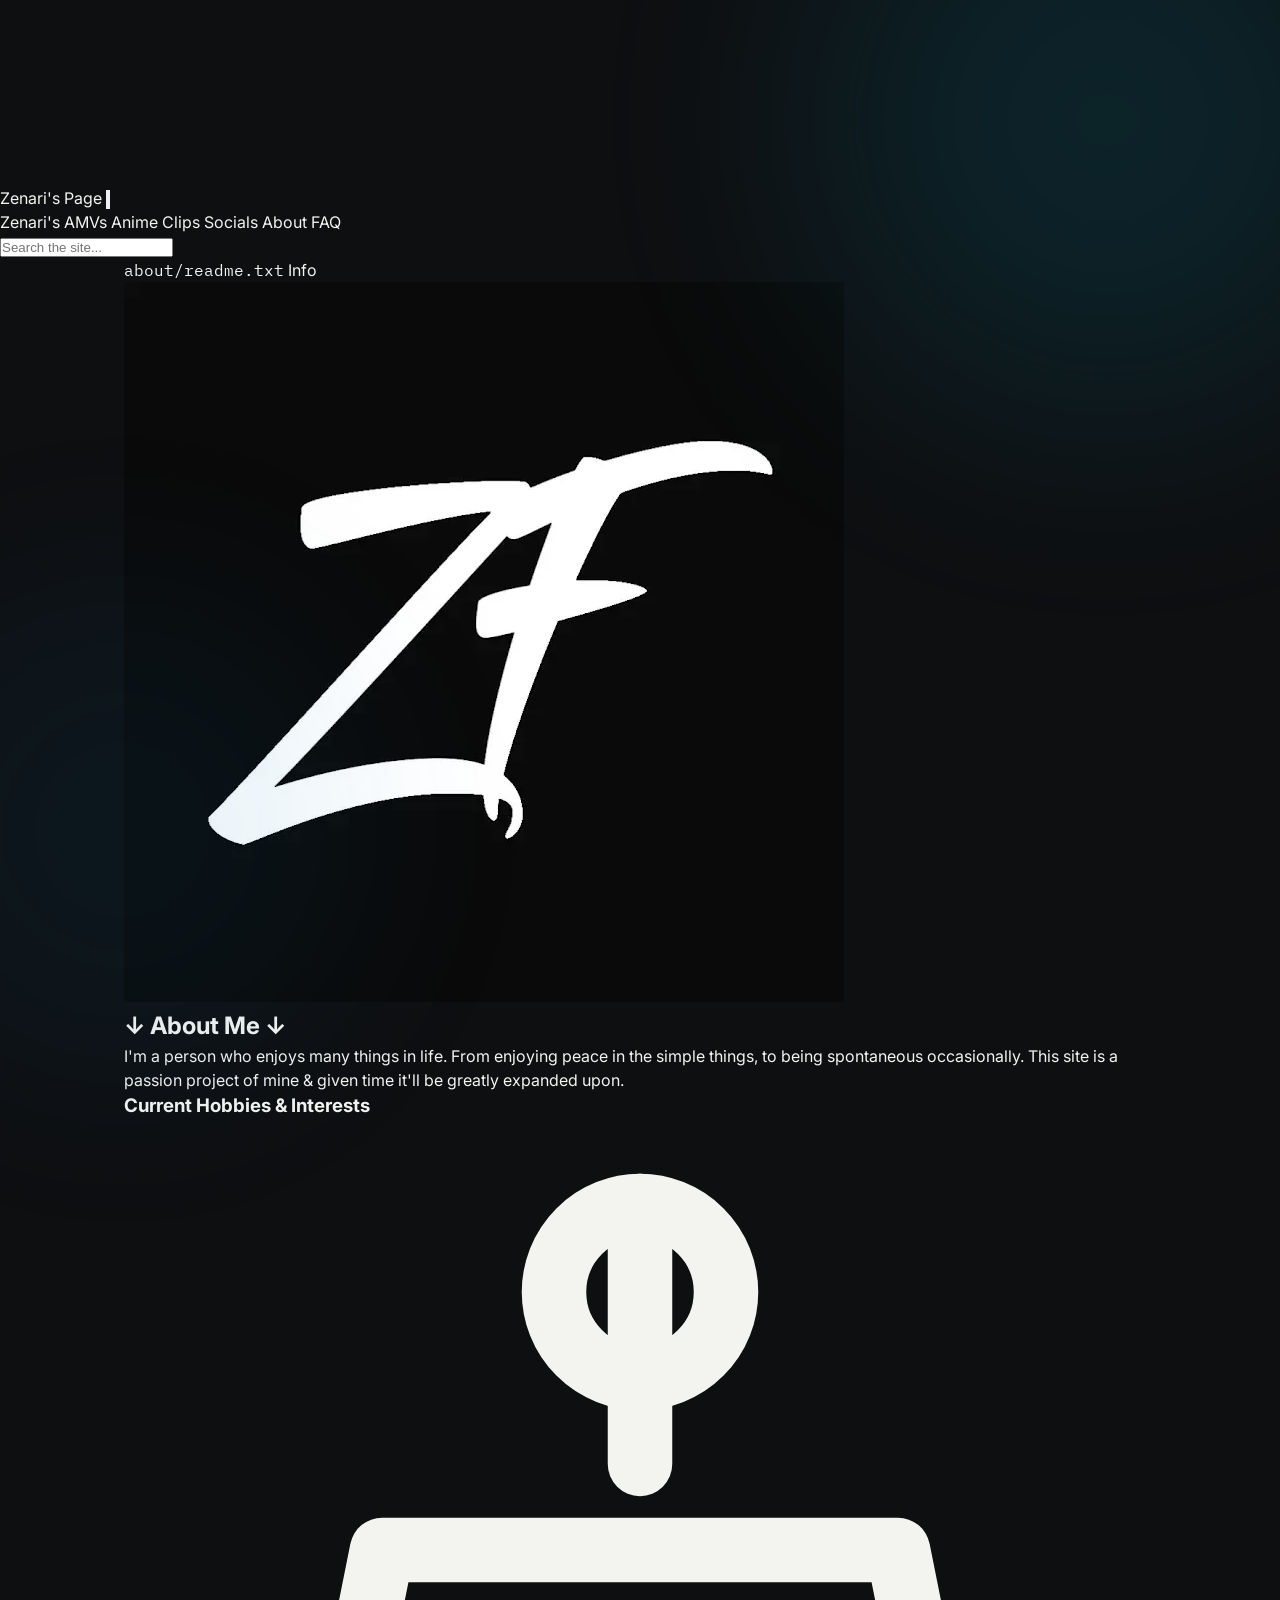
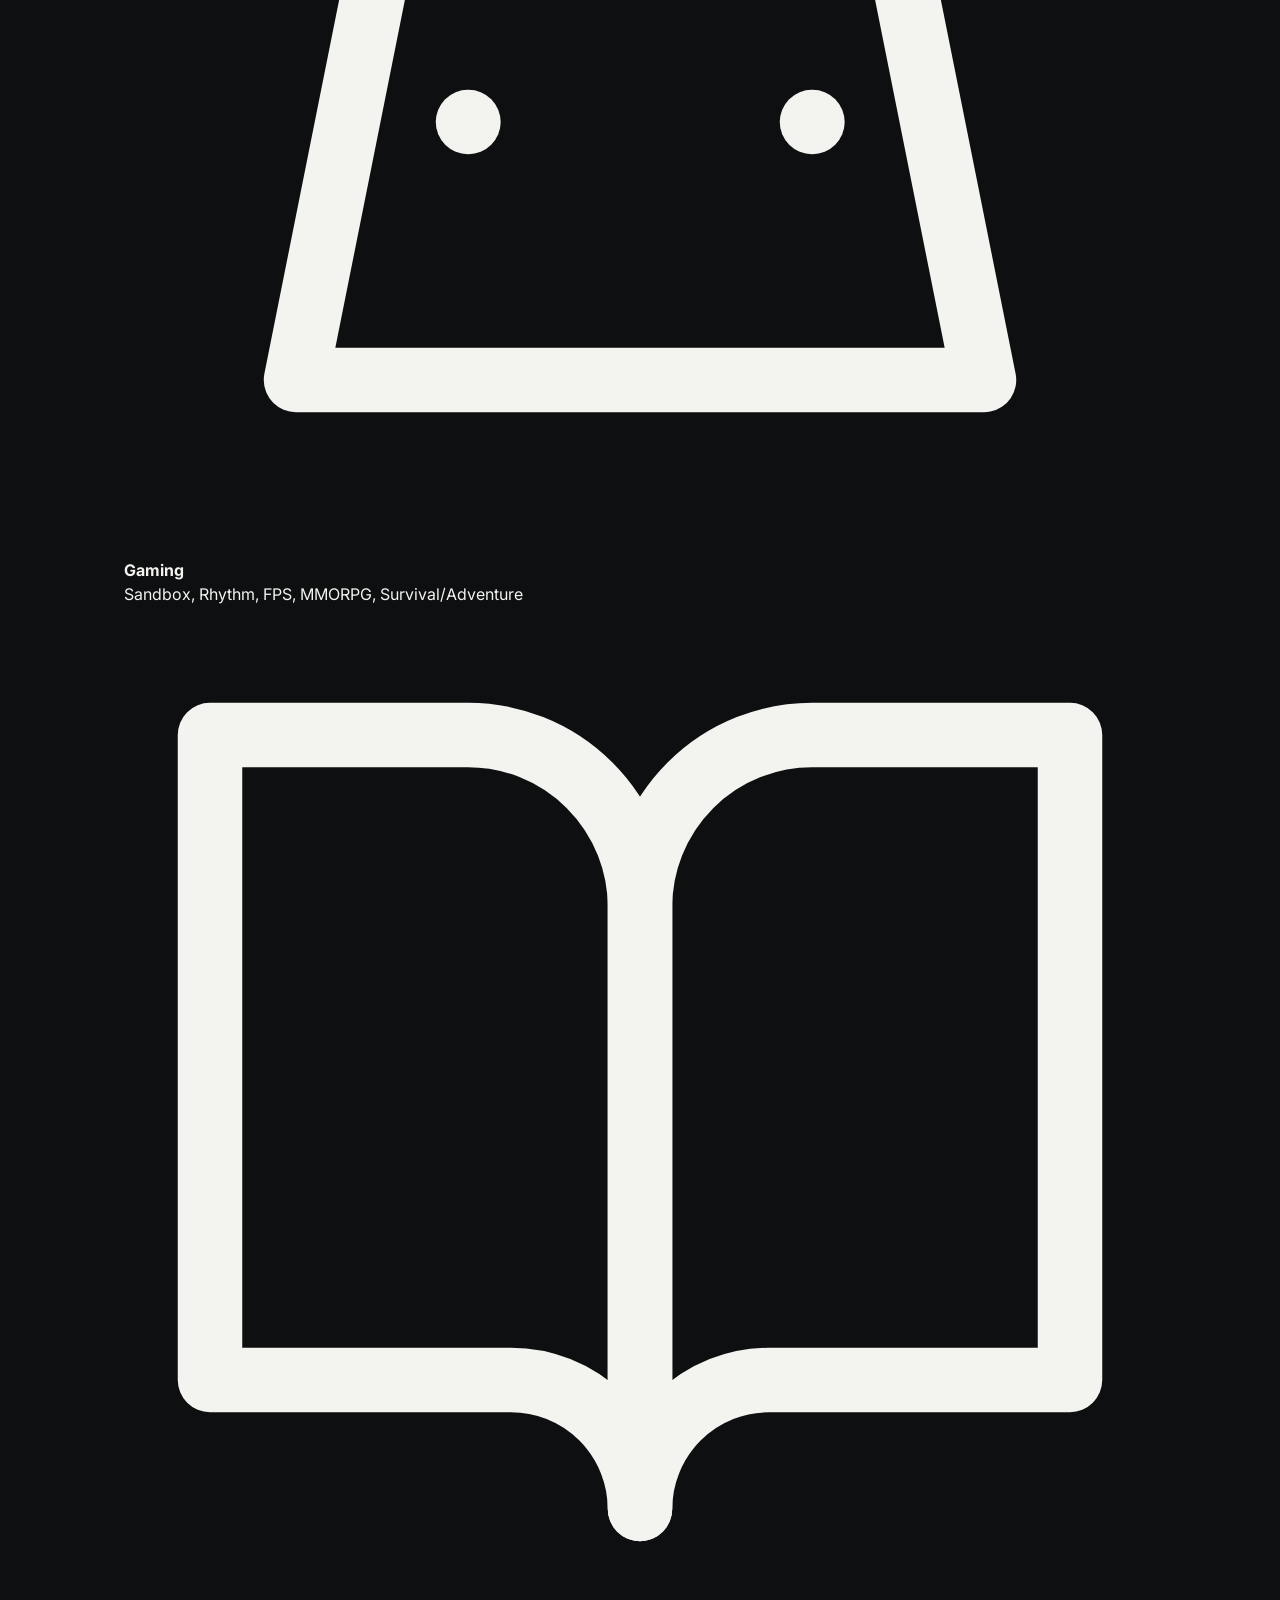
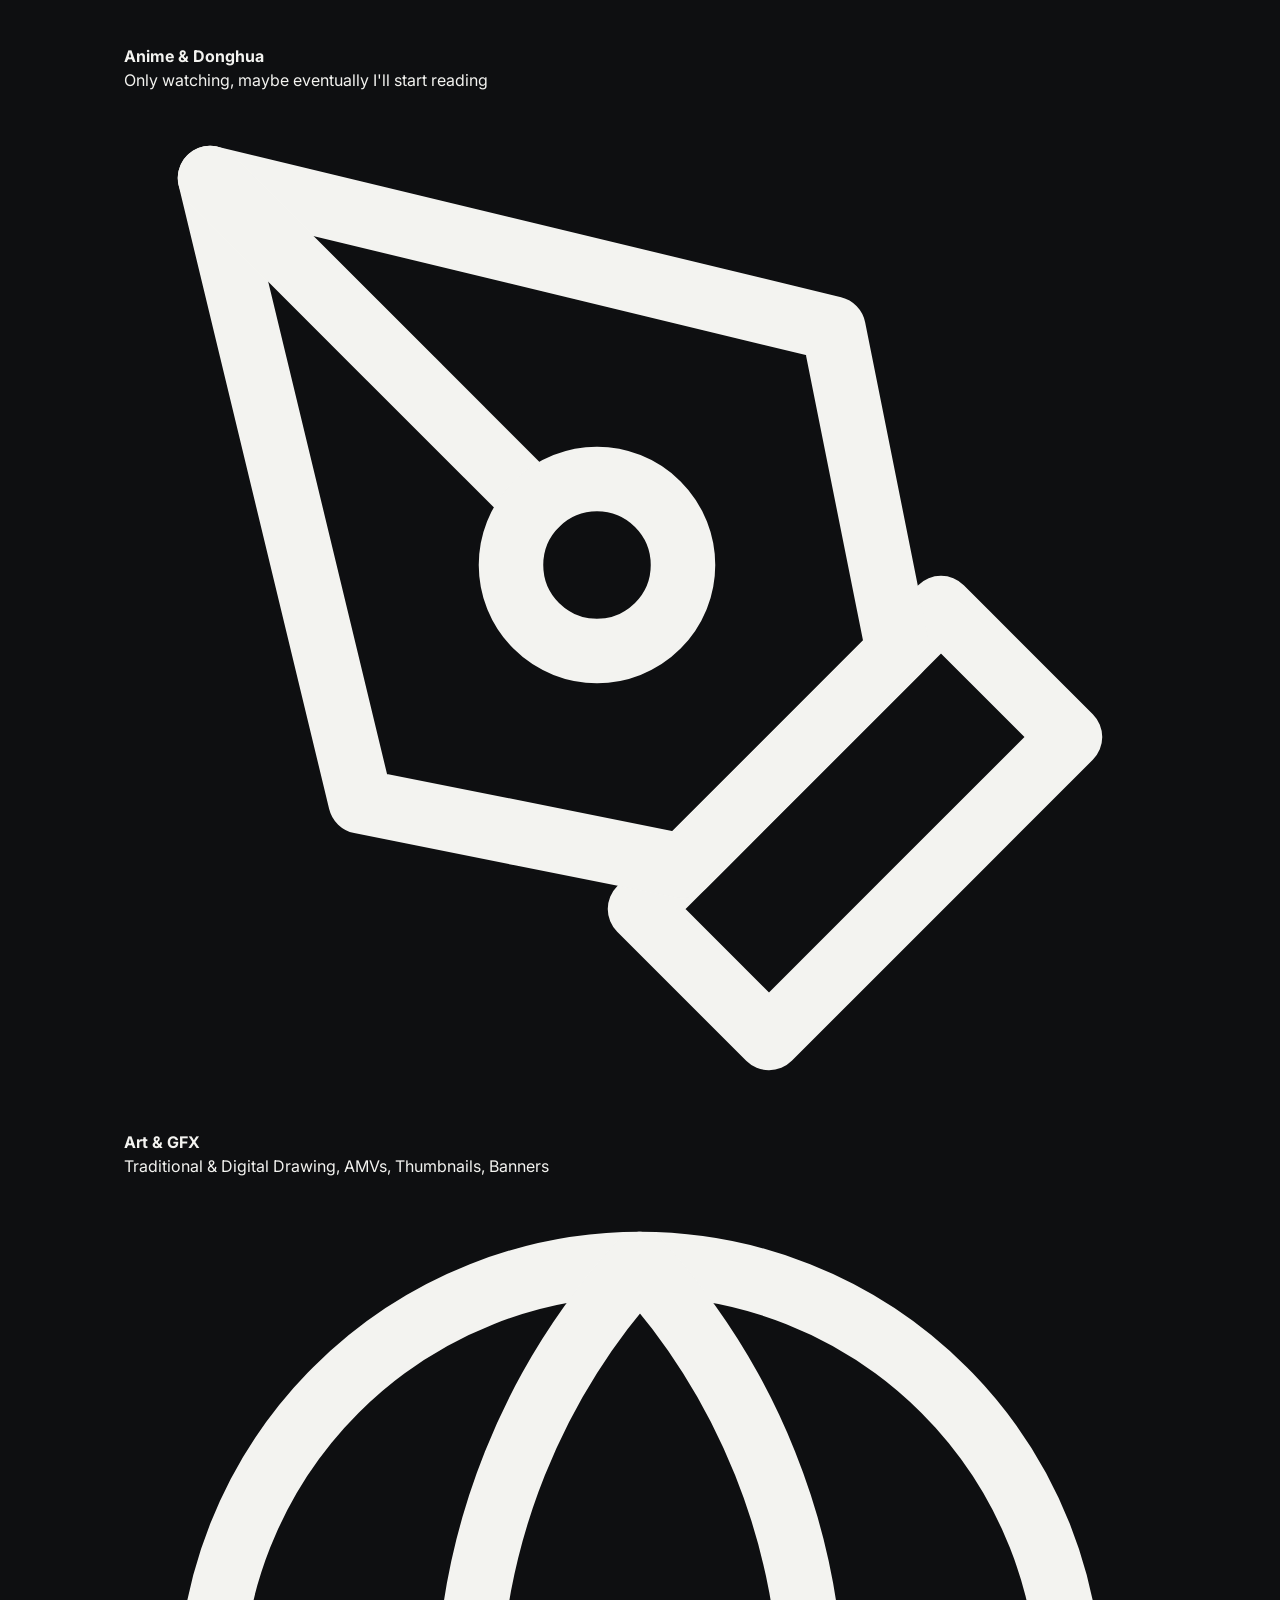
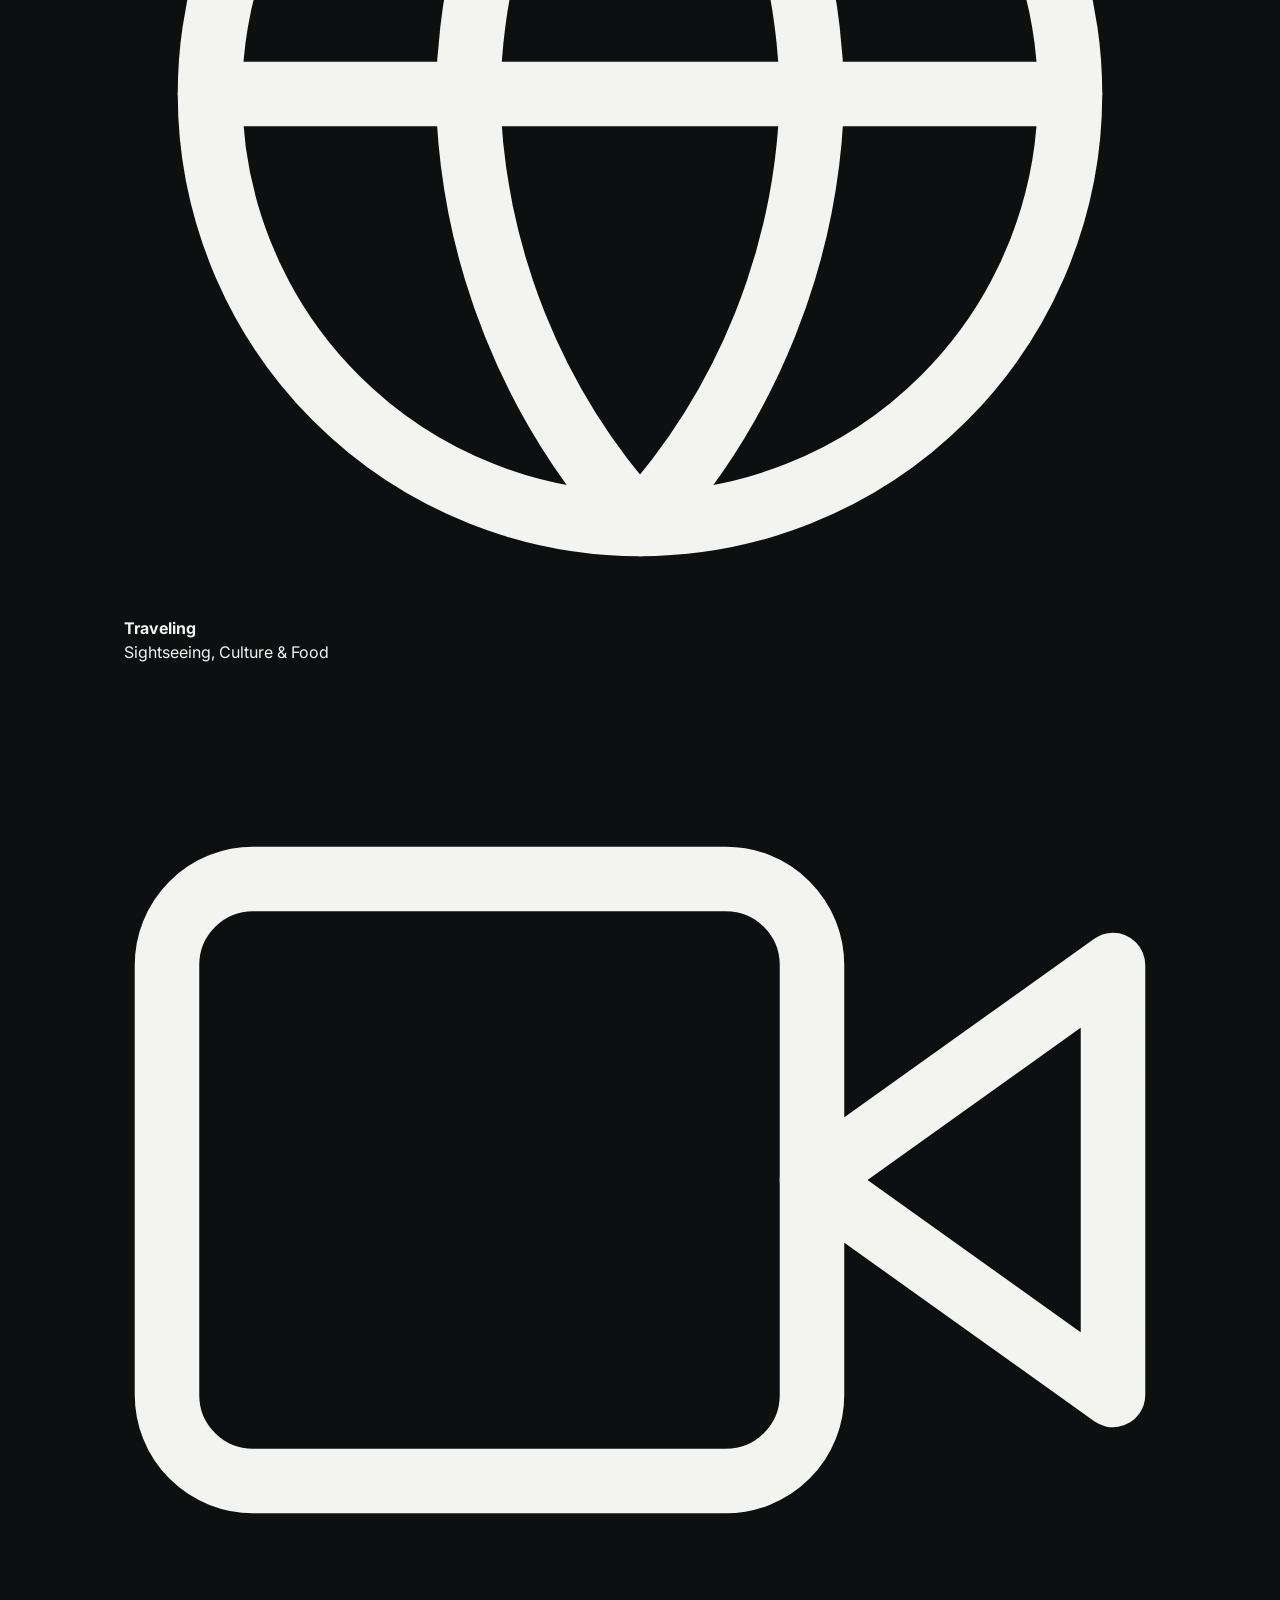
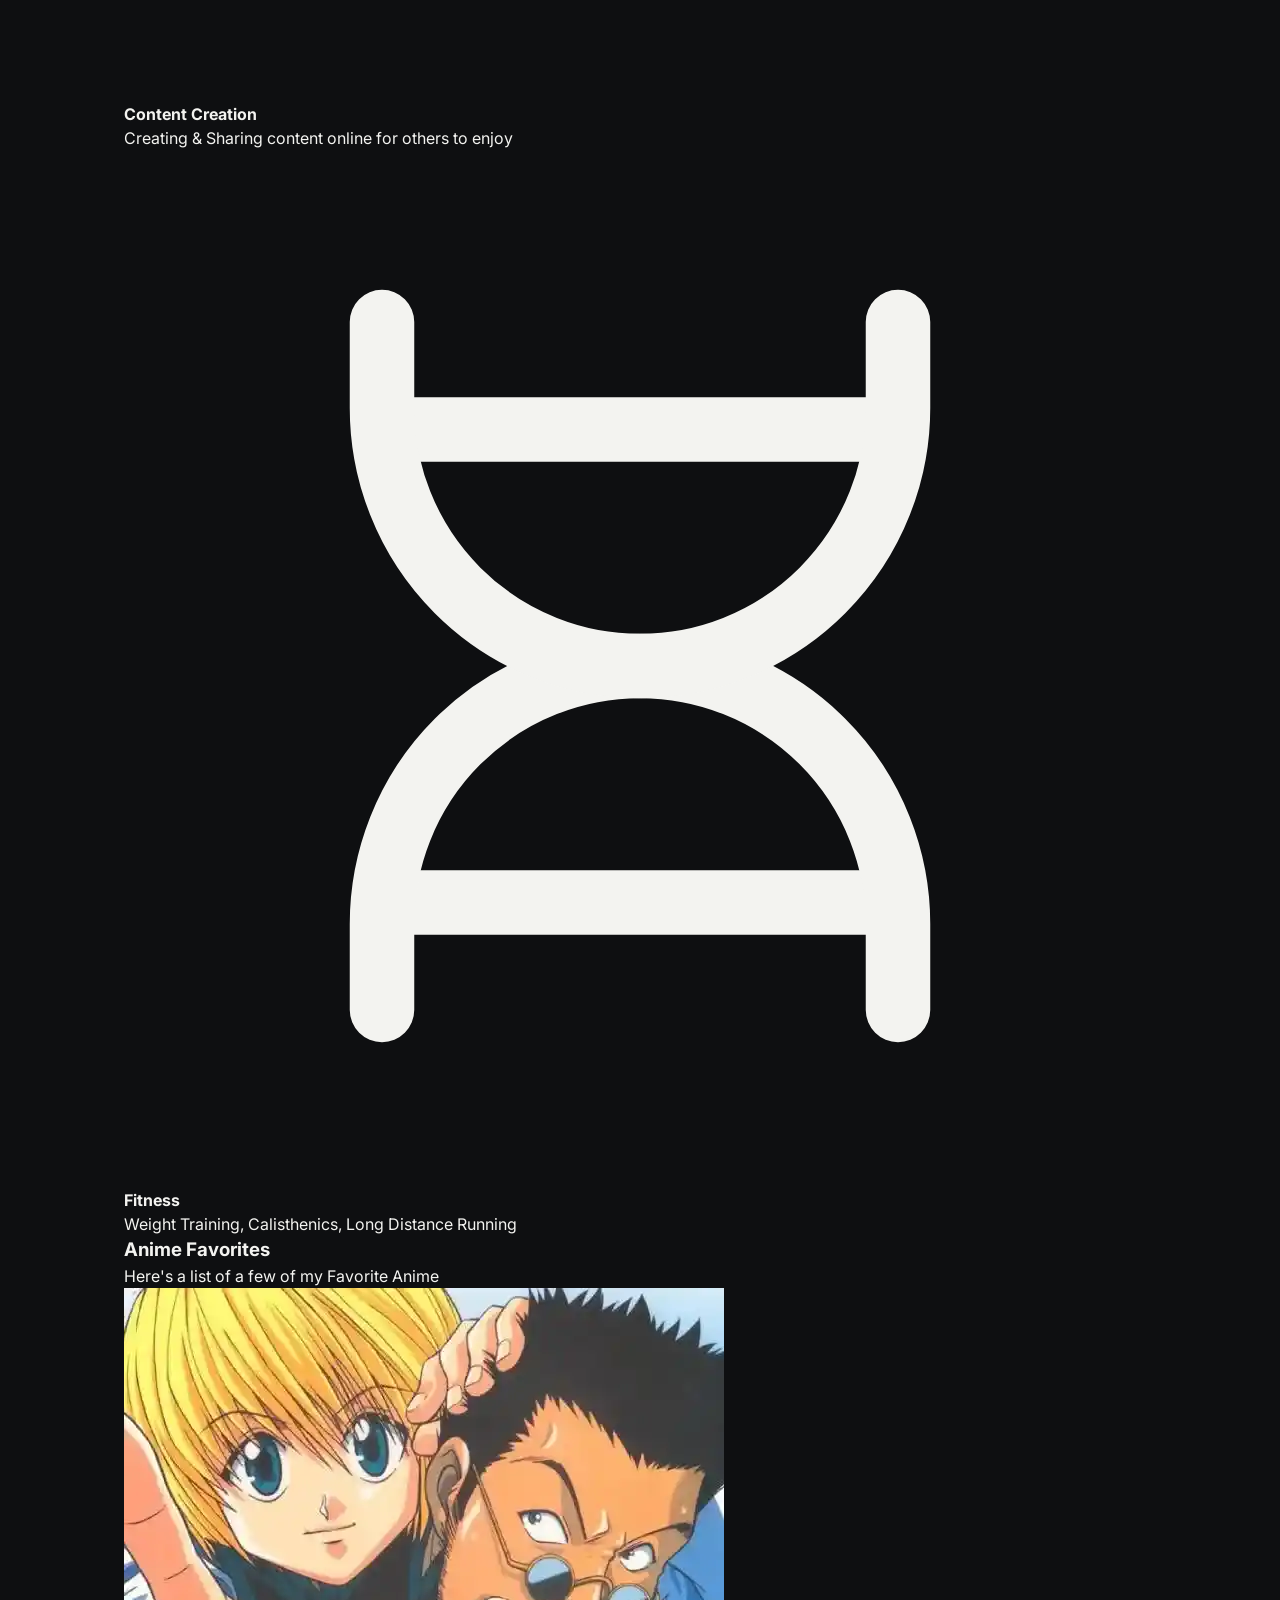
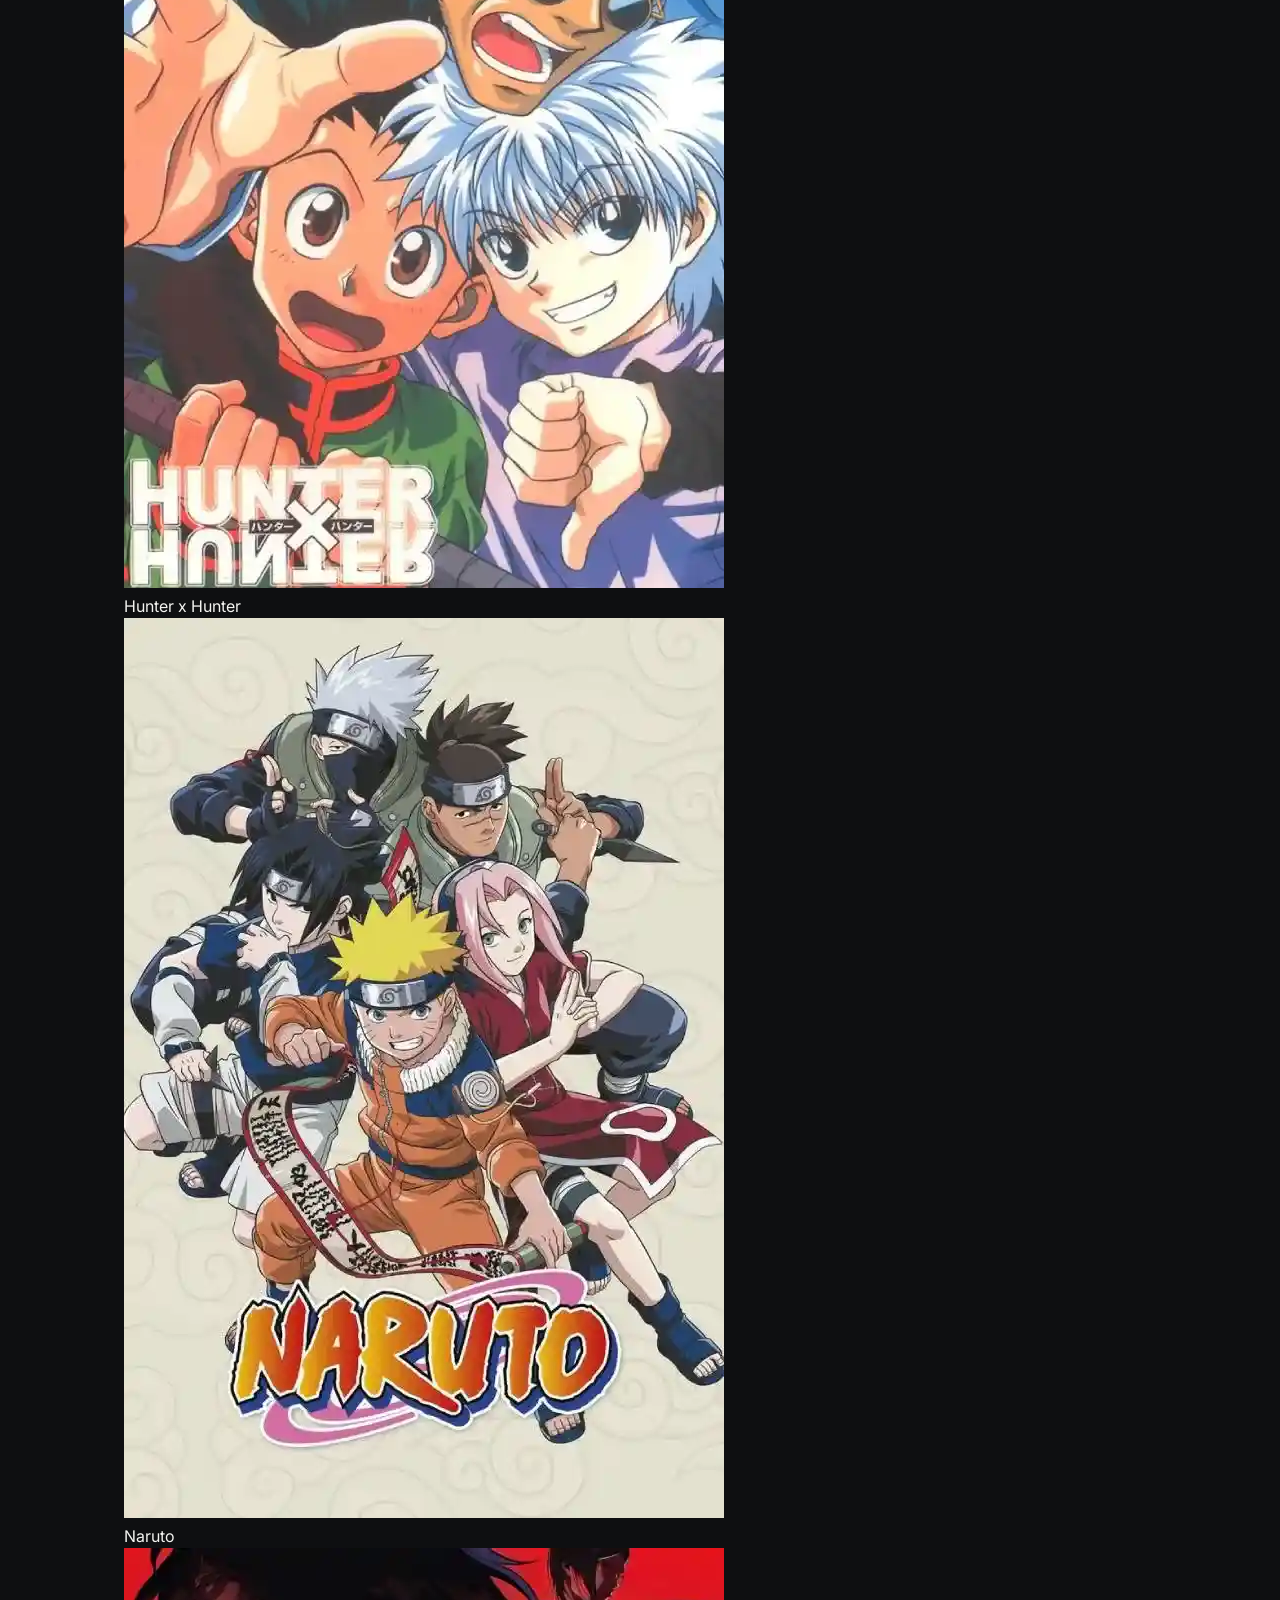
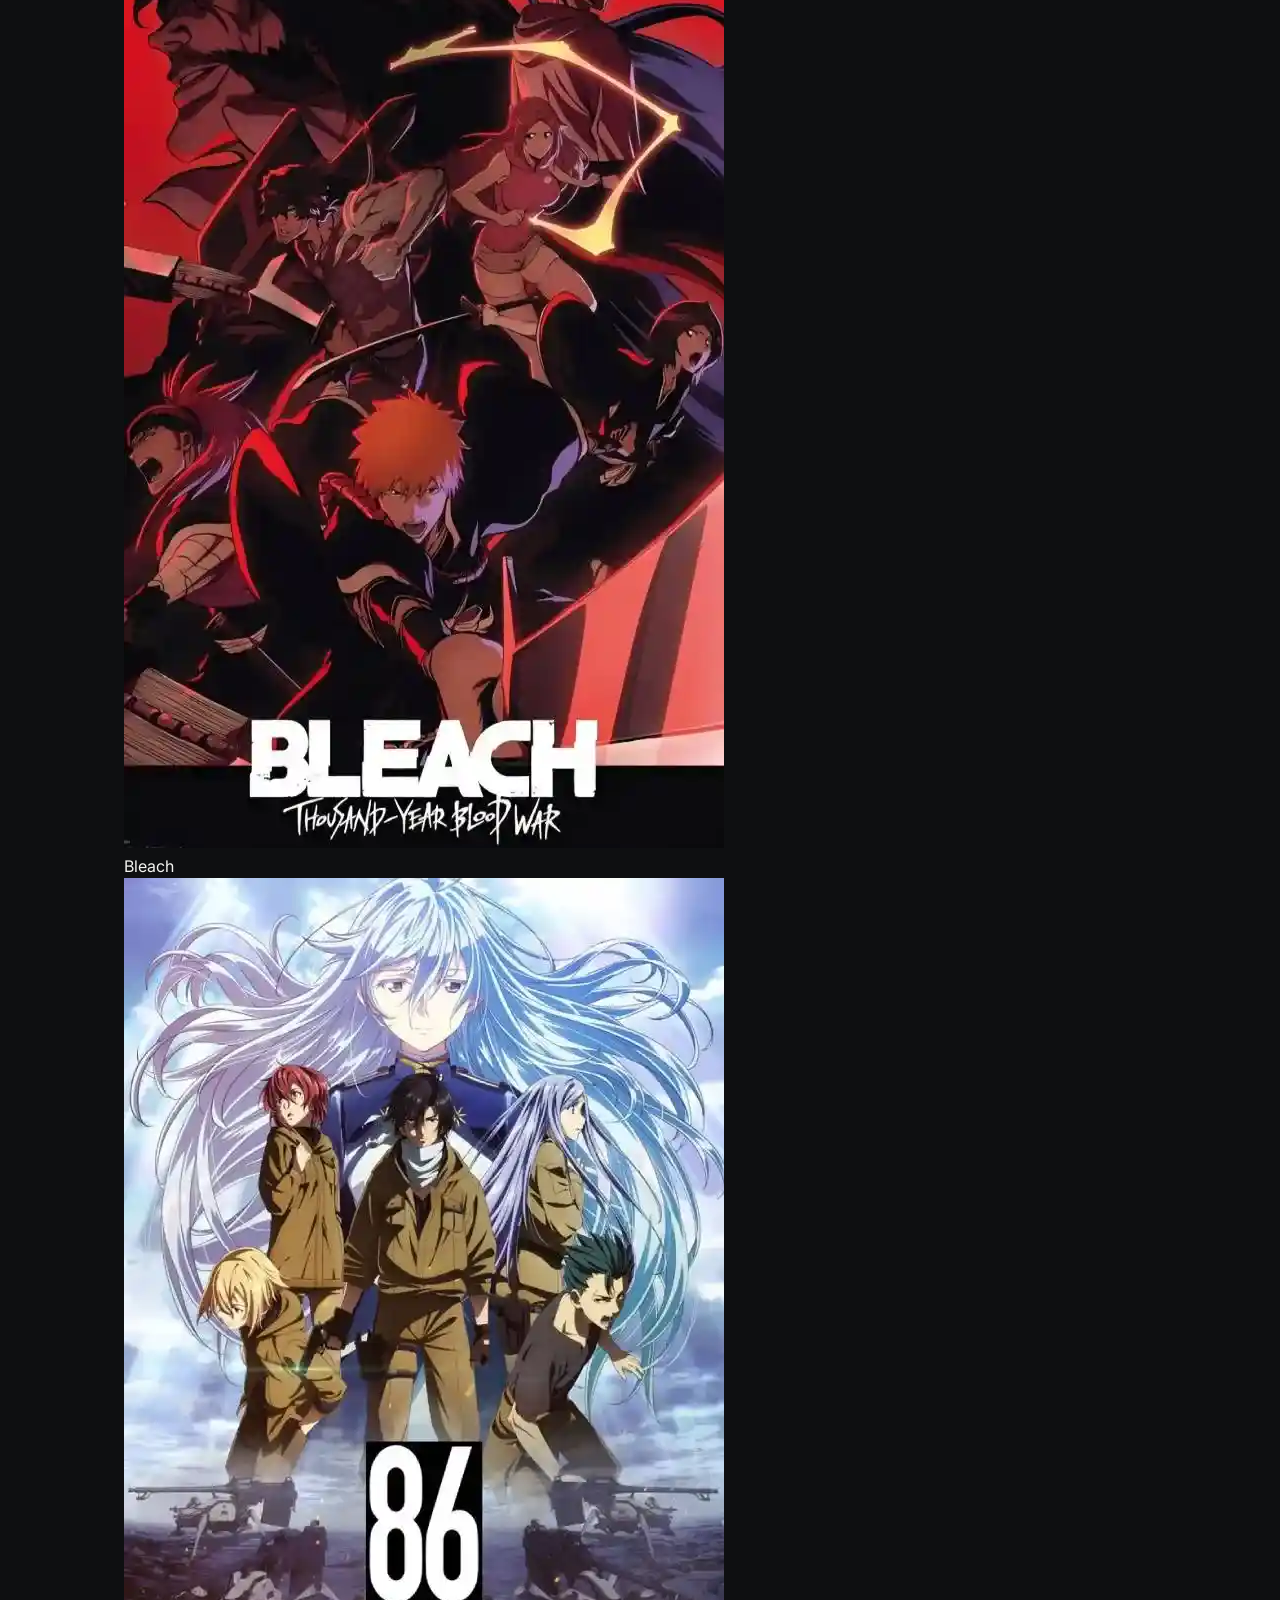
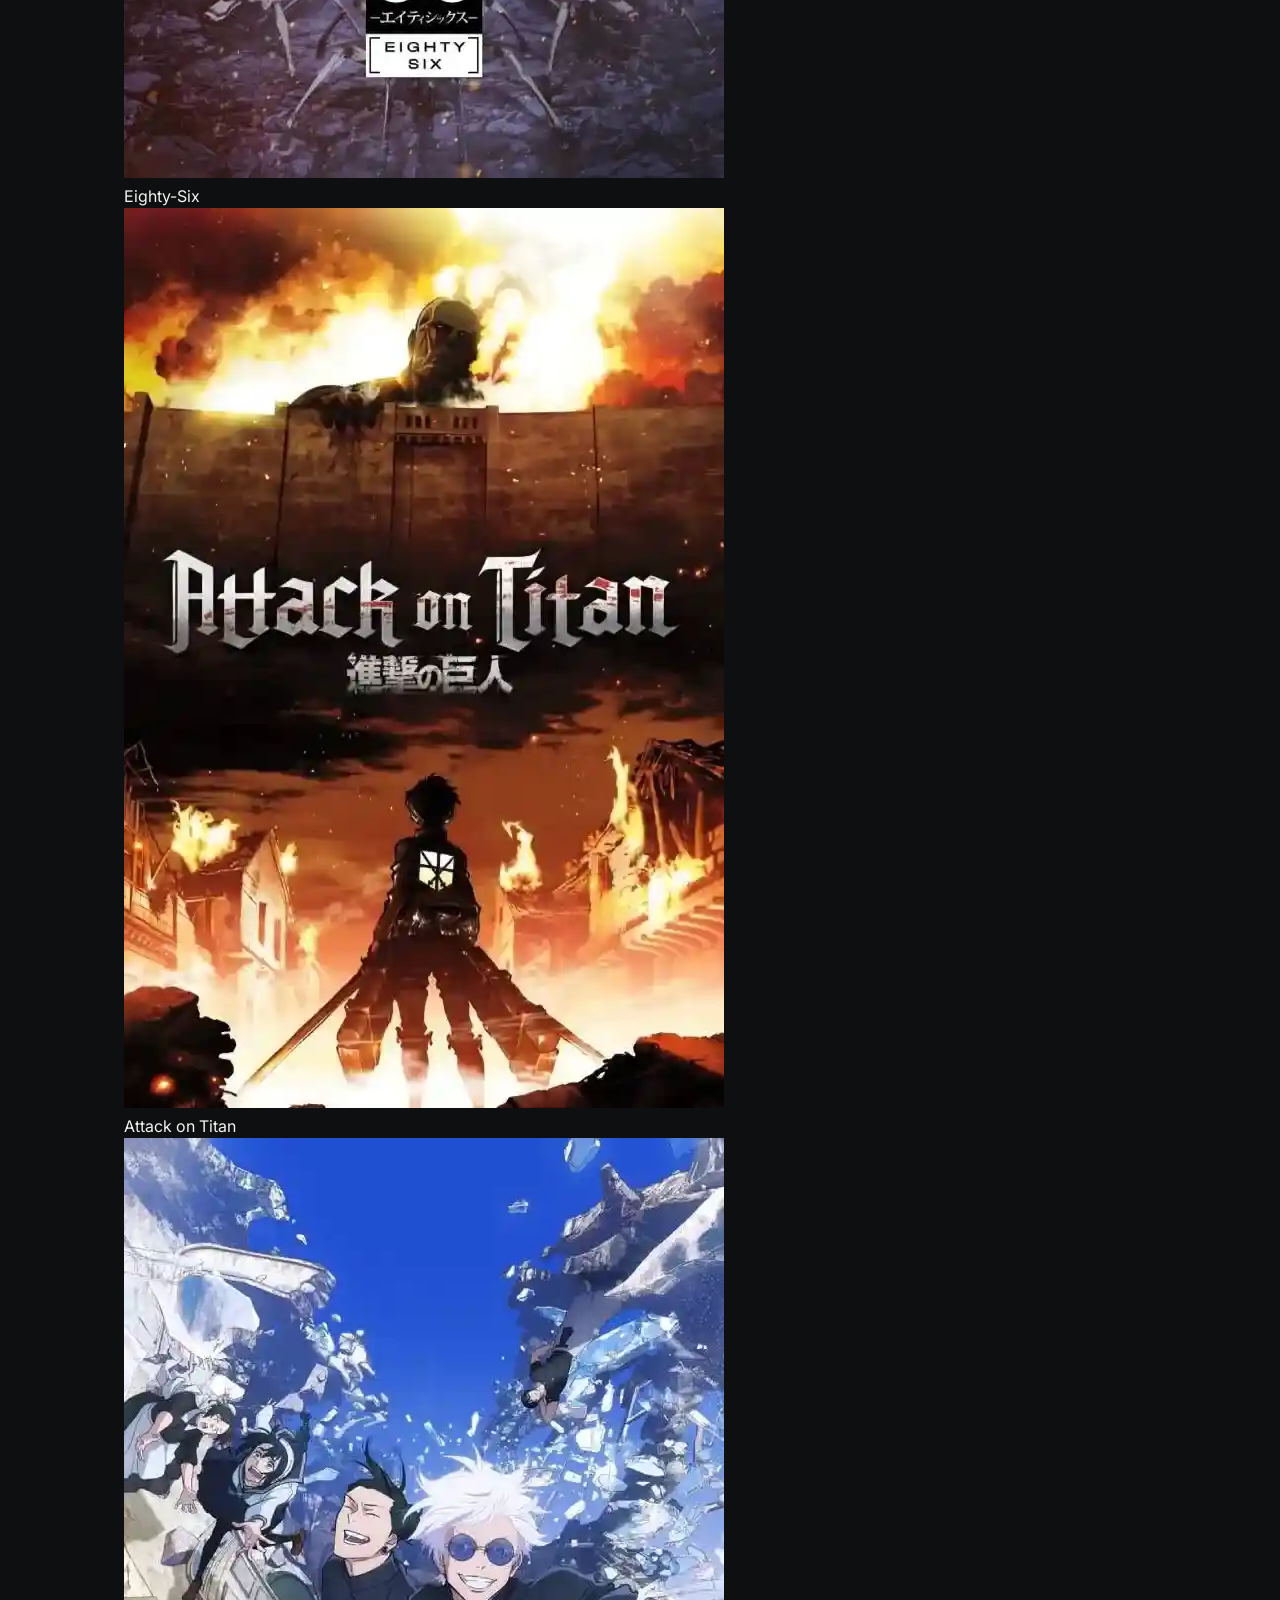
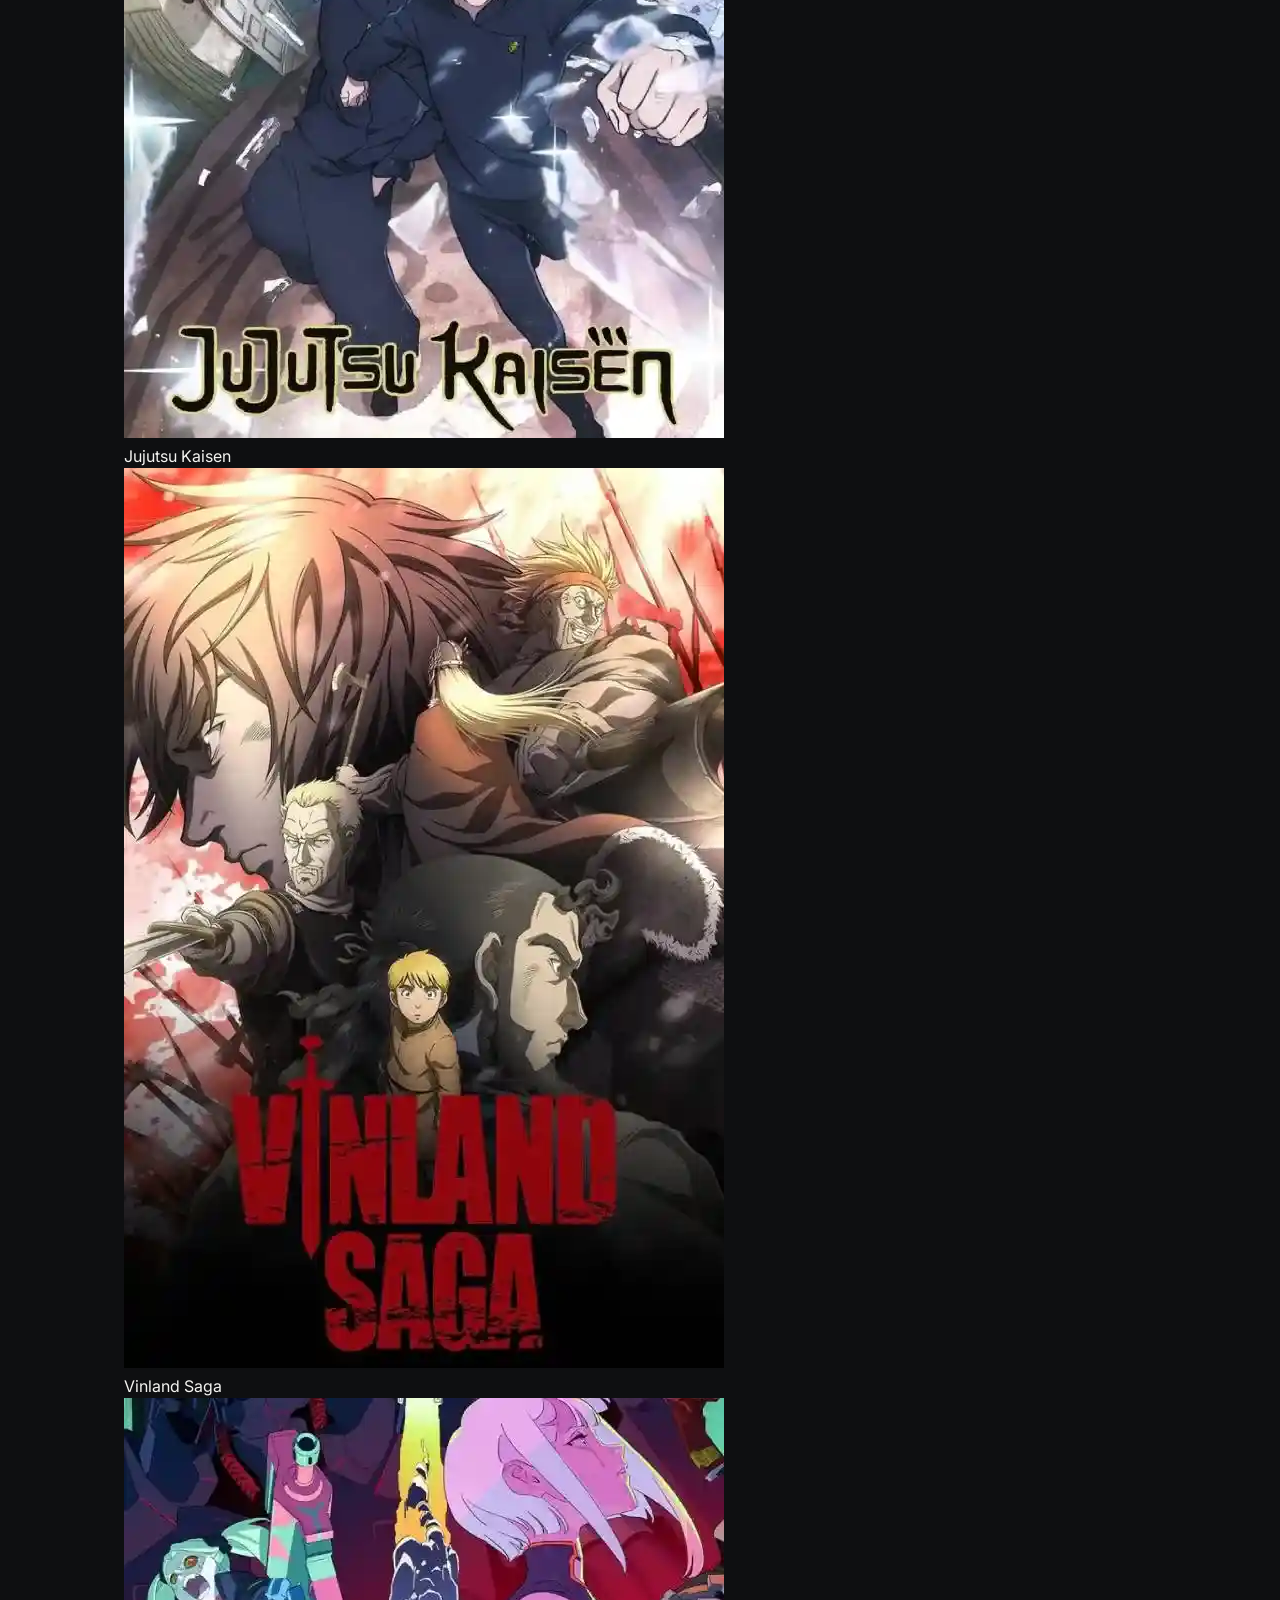
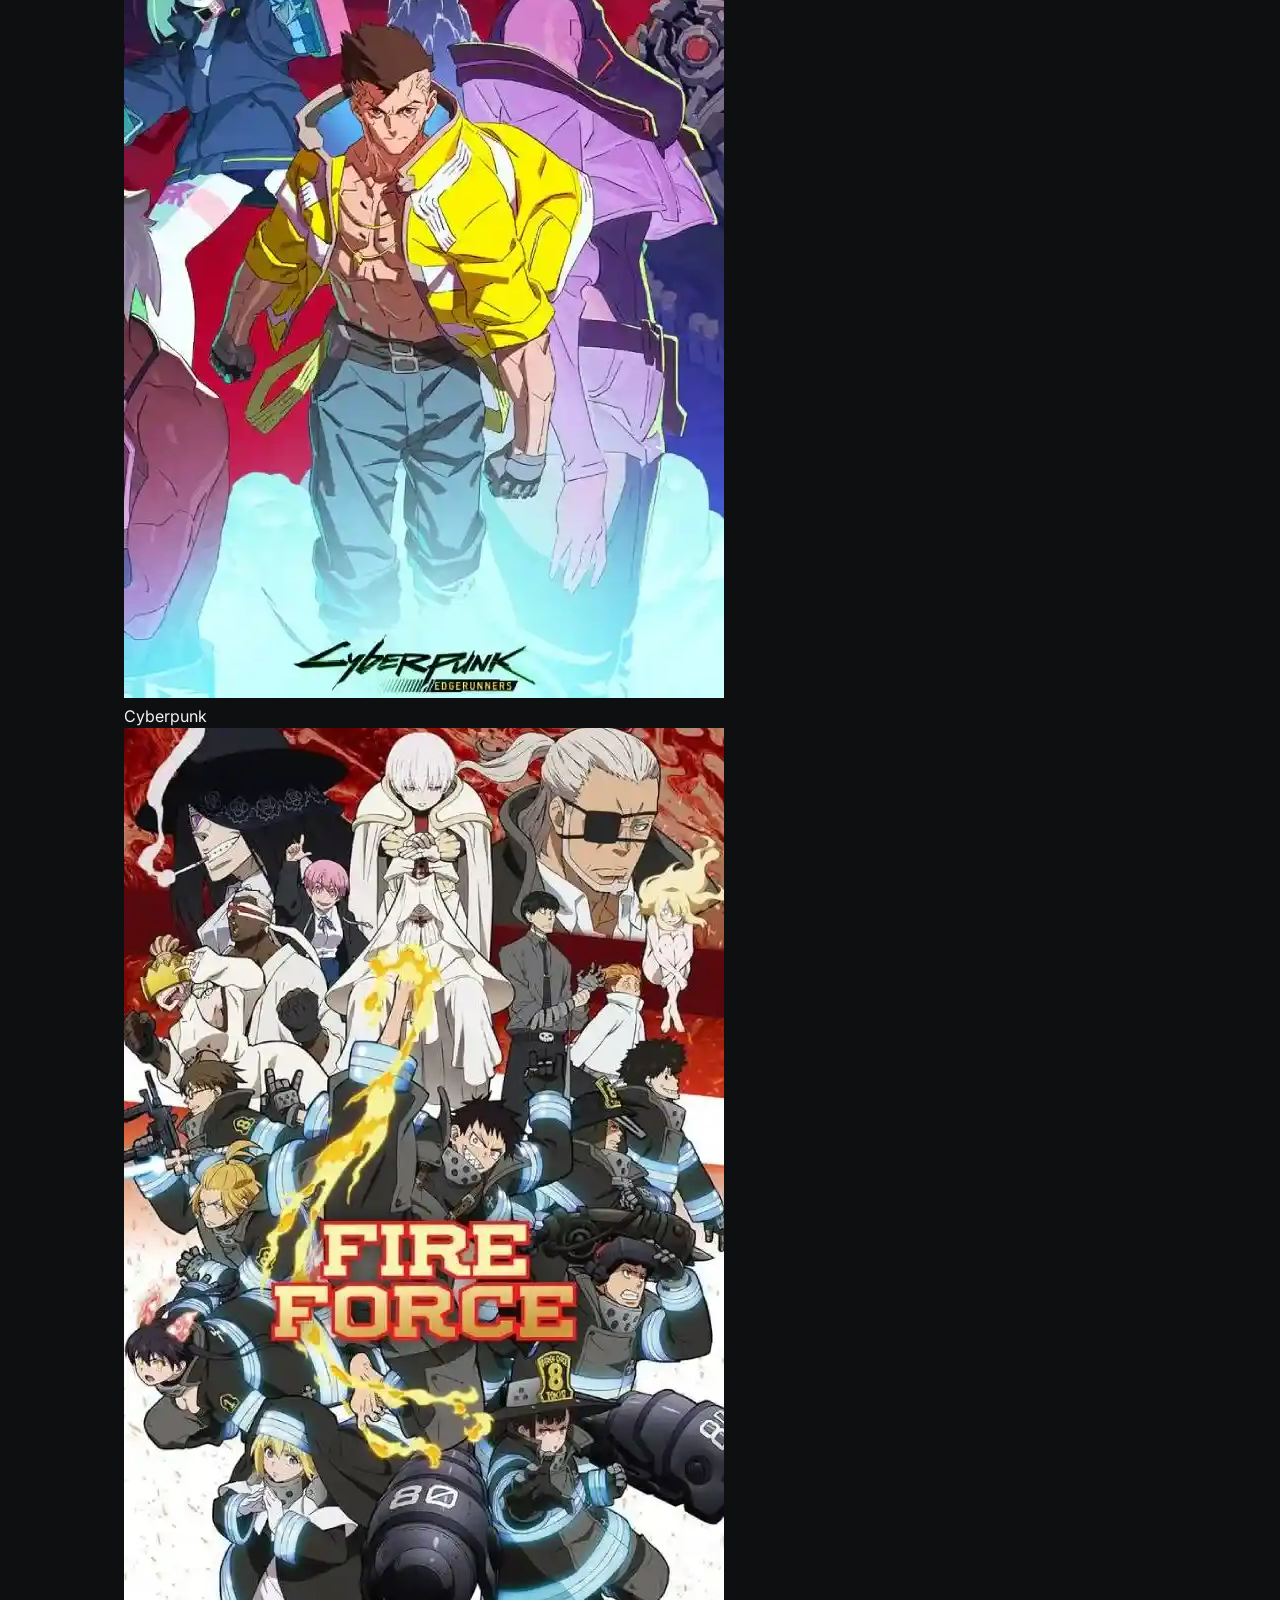
==== commit 1167ec8a: "Add files via upload" ====
--- a/about.html
+++ b/about.html
@@ -38,6 +38,12 @@
     <a href="about.html" class="nav-link active">About</a>
     <a href="faq.html" class="nav-link">FAQ</a>
 </div>
+  <div id="search-dropdown" class="search-dropdown" aria-hidden="true">
+    <div class="search-dropdown-inner">
+      <input type="text" class="search-dropdown-input" id="search-input" placeholder="Search the site..." autocomplete="off">
+      <div class="search-results" id="search-results"></div>
+    </div>
+  </div>
 </header>
 
 <main class="wrap">
@@ -188,15 +194,6 @@
       <span class="future-tag">2D/3D Animation</span>
     </div>
   </section>
-
-  <!-- SEARCH MODAL -->
-  <div id="search-modal" class="search-modal" aria-hidden="true">
-    <div class="search-modal-backdrop"></div>
-    <div class="search-modal-inner">
-      <button class="search-modal-close" id="search-modal-close" aria-label="Close">&times;</button>
-      <input type="text" class="search-modal-input" id="search-input" placeholder="Search the site..." autocomplete="off">
-      <div class="search-results" id="search-results"></div>
-    </div>
   </div>
 
 </main>
--- a/styles.css
+++ b/styles.css
@@ -2,25 +2,25 @@
 .typewriter{display:inline-block;white-space:nowrap;overflow:hidden;width:0ch;vertical-align:bottom;font-family:'IBM Plex Mono',monospace}
 .typewriter.typing{animation:typewriter-steps var(--duration,.8s) steps(var(--steps,1)) forwards;will-change:width}
 .typewriter-cursor{display:inline-block;width:2px;height:1em;background:var(--accent);margin-left:2px;animation:blink-cursor .9s step-end infinite;vertical-align:middle}
-@keyframes typewriter-steps{from{width:0ch}to{width:calc(var(--steps,1)*1ch)}}
-@keyframes blink-cursor{0%,100%{opacity:1}50%{opacity:0}}/* Page-specific arrow-down colors */ body.page-index .arrow-down{color:var(--accent)}body.page-about .arrow-down{color:#00b4d8}body.page-socials .arrow-down{color:#f4a261}body.page-clips .arrow-down{color:#c77dff}body.page-amvs .arrow-down{color:#ffd60a}[data-theme="light"] body::before{opacity:0.14}[data-theme="light"] body::after{opacity:0.10}[data-theme="light"] .noise-overlay{opacity:0.4}/* ---------- THEME TOGGLE ---------- */ /* ---------- HEADER ---------- */ header{position:sticky;top:0;z-index:50;background:rgba(14,15,17,0.88);backdrop-filter:blur(14px) saturate(1.2);border-bottom:1px solid var(--line);transition:background .3s ease,border-color .3s ease}header::before{content:'';position:absolute;inset:0;background:url("data:image/svg+xml,%3Csvg viewBox='0 0 256 256' xmlns='http://www.w3.org/2000/svg'%3E%3Cfilter id='n'%3E%3CfeTurbulence type='fractalNoise' baseFrequency='0.75' numOctaves='4' stitchTiles='stitch'/%3E%3C/filter%3E%3Crect width='100%25' height='100%25' filter='url(%23n)' opacity='0.025'/%3E%3C/svg%3E");opacity:0.4;pointer-events:none}header::after{content:'';position:absolute;top:0;left:0;right:0;height:1px;background:linear-gradient(90deg,transparent,rgba(255,255,255,0.06),transparent);pointer-events:none}[data-theme="light"] header{background:rgba(245,245,243,0.88)}[data-theme="light"] header::after{background:linear-gradient(90deg,transparent,rgba(0,0,0,0.04),transparent)}.nav-top{display:flex;align-items:center;justify-content:space-between;padding:6px 20px;max-width:1080px;margin:0 auto}.nav-scroll{display:flex;gap:18px;padding:2px 20px 6px;max-width:1080px;margin:0 auto;overflow-x:auto;scrollbar-width:none;-ms-overflow-style:none}.nav-scroll::-webkit-scrollbar{display:none}.nav-link{font-family:'IBM Plex Mono',monospace;font-size:12px;letter-spacing:.04em;text-transform:uppercase;color:var(--ink-soft);padding:2px 0;white-space:nowrap;transition:color .15s ease;text-decoration:none}.nav-link:hover{color:var(--ink)}.nav-link.active{color:var(--accent)}.brand{font-family:'Satisfy',cursive;font-weight:400;font-size:clamp(20px,3.2vw,28px);color:var(--ink);text-decoration:none}.menu-toggle{position:absolute;left:24px;top:50%;transform:translateY(-50%);background:none;border:none;cursor:pointer;padding:6px}.menu-toggle span{display:block;width:22px;height:2px;background:var(--ink);margin:5px 0;transition:transform .15s ease,opacity .15s ease,background .3s ease}.menu-toggle[aria-expanded="true"] span:nth-child(1){transform:translateY(7px) rotate(45deg)}.menu-toggle[aria-expanded="true"] span:nth-child(2){opacity:0}.menu-toggle[aria-expanded="true"] span:nth-child(3){transform:translateY(-7px) rotate(-45deg)}.dropdown{position:absolute;top:100%;left:0;right:0;background:var(--card);border-bottom:1px solid var(--line);display:flex;justify-content:center;gap:22px;padding:20px 24px;transform:translateY(-8px);opacity:0;pointer-events:none;transition:transform .18s ease,opacity .18s ease,background .3s ease;flex-direction:column;text-align:center}.dropdown.open{transform:translateY(0);opacity:1;pointer-events:auto}.dropdown a{font-family:'IBM Plex Mono',monospace;font-size:13px;letter-spacing:.05em;text-transform:uppercase;color:var(--ink-soft);padding:6px 2px;transition:color .15s ease}.dropdown a[aria-current="page"]{color:var(--accent)}body.page-about .nav-scroll a.active{color:#00b4d8}body.page-socials .nav-scroll a.active{color:#f4a261}body.page-clips .nav-scroll a.active{color:#c77dff}body.page-amvs .nav-scroll a.active{color:#ffd60a}/* ---------- PAGE LOAD ANIMATIONS ---------- */ @keyframes fadeUp{from{opacity:0;transform:translateY(30px)}to{opacity:1;transform:translateY(0)}}@keyframes fadeIn{from{opacity:0}to{opacity:1}}@keyframes scaleIn{from{opacity:0;transform:scale(0.92)}to{opacity:1;transform:scale(1)}}.animate-fade-up{opacity:0;animation:fadeUp .7s cubic-bezier(.22,1,.36,1) forwards}.no-animate-fallback .animate-fade-up,.no-animate-fallback .animate-fade-in,.no-animate-fallback .animate-scale-in{opacity:1!important;transform:none!important;animation:none!important}.animate-fade-in{opacity:0;animation:fadeIn .6s ease forwards}.animate-scale-in{opacity:0;animation:scaleIn .6s cubic-bezier(.22,1,.36,1) forwards}.d1{animation-delay:.05s}.d2{animation-delay:.12s}.d3{animation-delay:.2s}.d4{animation-delay:.28s}.d5{animation-delay:.36s}.d6{animation-delay:.44s}.d7{animation-delay:.52s}.d8{animation-delay:.6s}.d9{animation-delay:.68s}/* ---------- HERO ---------- */ .hero{padding:56px 0 40px}.hero-grid{display:grid;grid-template-columns:1fr;gap:48px;align-items:center;text-align:center}.hero-grid > div:first-child{display:flex;flex-direction:column;align-items:center}h1{font-family:'Space Grotesk',sans-serif;font-weight:700;font-size:clamp(36px,5.5vw,56px);line-height:1.08;letter-spacing:-0.02em}h1 .accent-line{display:none}.hero-actions{margin-top:32px;display:flex;gap:14px;flex-wrap:nowrap !important;justify-content:center}.btn{font-family:'IBM Plex Mono',monospace;font-size:13px;padding:13px 28px;border-radius:100px;border:1px solid var(--ink);transition:all .15s ease;display:inline-flex;align-items:center;gap:8px}.btn.primary{background:var(--ink);color:var(--bg)}.btn.primary:hover{background:var(--accent);border-color:var(--accent);color:var(--accent-ink)}.btn.ghost{color:var(--ink)}.btn.ghost:hover{border-color:var(--ink-soft)}/* ---------- TERMINAL BADGE ---------- */ .terminal-badge{display:inline-flex;align-items:center;gap:10px;font-family:'IBM Plex Mono',monospace;font-size:12px;color:var(--ink-soft);background:var(--card);border:1px solid var(--line);border-radius:var(--radius);padding:10px 16px;margin-bottom:24px}.terminal-prompt{color:var(--accent);font-weight:500}/* Pixel label */ .pixel-label{font-family:'VT323',monospace;font-size:14px;letter-spacing:0.25em;color:var(--ink-soft);display:block;margin-bottom:8px;text-transform:uppercase}/* Hero description */ .hero-desc{color:var(--ink-soft);font-size:17px;max-width:52ch;margin:16px auto 32px;line-height:1.6}/* ---------- STATS ROW (HORIZONTAL) ---------- */ .stats-row{display:flex;flex-direction:row;align-items:stretch;justify-content:center;background:var(--card);border:1px solid var(--line);border-radius:var(--radius);overflow:hidden;margin-top:40px;max-width:520px;margin-left:auto;margin-right:auto}.stat-item{flex:1;padding:20px 12px;text-align:center;display:flex;flex-direction:column;align-items:center;gap:8px}.stat-divider{width:1px;align-self:stretch;background:var(--line);margin:20px 0;flex-shrink:0;display:block !important}.stat-label{font-family:'IBM Plex Mono',monospace;font-size:11px;letter-spacing:0.15em;color:var(--ink-soft)}.stat-value{font-family:'VT323',monospace;font-size:36px;color:var(--ink);line-height:1}.stat-sub{font-family:'IBM Plex Mono',monospace;font-size:11px;color:var(--ink-soft)}/* ---------- EMBED SECTION ---------- */ .embed-section{display:flex;flex-direction:column;gap:20px;max-width:720px;margin:0 auto;padding:0 24px 48px}.embed-card{background:var(--card);border:1px solid var(--line);border-radius:var(--radius);overflow:hidden;transition:border-color .3s ease,background .3s ease}.embed-card:hover{border-color:var(--ink-soft)}.embed-header{display:flex;align-items:center;gap:10px;padding:12px 16px;border-bottom:1px solid var(--line);font-family:'IBM Plex Mono',monospace;font-size:12px}.embed-prompt{color:var(--accent);font-weight:500}.embed-path{color:var(--ink-soft);flex:1;font-family:'IBM Plex Mono',monospace;font-size:12px}.embed-badge{font-size:11px;padding:3px 10px;border:1px solid var(--line);border-radius:6px;color:var(--ink-soft)}.embed-body{position:relative;aspect-ratio:16/9;background:linear-gradient(150deg,#1a1b1e,#0e0f11)}.embed-body iframe{position:absolute;inset:0;width:100%;height:100%;border:none}.embed-mute{position:absolute;bottom:12px;right:12px;width:36px;height:36px;border-radius:50%;background:rgba(0,0,0,0.5);border:1px solid rgba(255,255,255,0.2);color:#fff;display:flex;align-items:center;justify-content:center;cursor:pointer;z-index:5;transition:background .15s ease}.embed-mute:hover{background:rgba(0,0,0,0.7)}.embed-mute svg{width:16px;height:16px}/* ---------- SECTIONS ---------- */ section{padding:72px 0}.section-head{display:flex;justify-content:space-between;align-items:flex-end;margin-bottom:44px;gap:20px;flex-wrap:wrap}.section-head h2{font-family:'Space Grotesk',sans-serif;font-size:clamp(26px,3.4vw,34px);font-weight:700;letter-spacing:-0.01em}/* ---------- GALLERY ---------- */ .gallery{display:grid;grid-template-columns:repeat(3,1fr);gap:24px}.clip-card{background:var(--card);border:1px solid var(--line);border-radius:var(--radius);overflow:hidden;opacity:0;transform:translateY(14px);transition:opacity .5s ease,transform .5s ease,background .3s ease,border-color .3s ease}.clip-card.in{opacity:1;transform:translateY(0)}.clip-thumb{position:relative;display:flex;flex-direction:column;gap:.25rem;padding:0}.clip-thumb .tc-badge{font-family:'IBM Plex Mono',monospace;font-size:10px;color:rgba(255,255,255,0.85);background:rgba(0,0,0,0.35);padding:4px 8px;border-radius:6px;letter-spacing:.03em}.clip-thumb .play{position:absolute;top:50%;left:50%;transform:translate(-50%,-50%);width:44px;height:44px;border-radius:50%;background:rgba(255,255,255,0.1);border:1px solid rgba(255,255,255,0.25);display:flex;align-items:center;justify-content:center;transition:background .15s ease}.clip-card:hover .play{background:var(--accent);border-color:var(--accent)}.clip-card:hover .play svg{fill:var(--accent-ink)}.clip-info{padding:16px}.clip-info h3{font-family:'Space Grotesk',sans-serif;font-size:15px;font-weight:600;margin-bottom:4px}.clip-info p{font-size:12px;color:var(--ink-soft);font-family:'IBM Plex Mono',monospace}/* ---------- ANIME DROPDOWN ---------- */ .anime-dropdown{position:relative;margin-bottom:32px}.anime-dropdown-toggle{font-family:'IBM Plex Mono',monospace;font-size:13px;padding:12px 20px;background:var(--card);border:1px solid var(--line);border-radius:var(--radius);color:var(--ink);cursor:pointer;display:inline-flex;align-items:center;gap:10px;transition:border-color .15s ease}.anime-dropdown-toggle:hover{border-color:var(--ink-soft)}.anime-dropdown-toggle svg{width:14px;height:14px;transition:transform .2s ease}.anime-dropdown.open .anime-dropdown-toggle svg{transform:rotate(180deg)}.anime-dropdown-menu{position:absolute;top:calc(100% + 8px);left:0;background:var(--card);border:1px solid var(--line);border-radius:var(--radius);padding:12px;display:grid;grid-template-columns:repeat(2,1fr);gap:10px;min-width:220px;opacity:0;transform:translateY(-6px);pointer-events:none;transition:opacity .18s ease,transform .18s ease;z-index:40}.anime-dropdown.open .anime-dropdown-menu{opacity:1;transform:translateY(0);pointer-events:auto}.anime-thumb{aspect-ratio:3/4;border-radius:10px;background:linear-gradient(150deg,var(--g1,#2a2d35),var(--g2,#1a1c22));display:flex;align-items:flex-end;padding:8px;cursor:pointer;transition:transform .15s ease,border-color .15s ease;border:1px solid transparent;position:relative;overflow:hidden}.anime-thumb:hover{transform:translateY(-3px);border-color:var(--accent)}.anime-thumb span{font-family:'Space Grotesk',sans-serif;font-size:11px;font-weight:600;color:#fff;text-shadow:0 1px 4px rgba(0,0,0,0.6)}/* ============================================================ CLIPS PAGE - TERMINAL STYLE REBRAND ============================================================ */ .clips-hero{text-align:center;padding:48px 0 32px}.clips-hero h2{font-family:'VT323',monospace;font-size:clamp(36px,6vw,56px);font-weight:400;letter-spacing:0.05em;margin-bottom:16px;color:var(--ink)}.clips-desc{color:var(--ink-soft);font-size:16px;max-width:52ch;margin:0 auto 32px;line-height:1.7}/* Search Bar */ .search-bar{display:flex;align-items:center;gap:12px;background:var(--card);border:1px solid var(--line);border-radius:var(--radius);padding:14px 18px;max-width:520px;margin:0 auto 16px;transition:border-color .15s ease;position:relative}.search-bar:focus-within{border-color:var(--ink-soft)}.search-bar svg{width:18px;height:18px;color:var(--ink-soft);flex-shrink:0}.search-bar input{background:none;border:none;color:var(--ink);font-family:'IBM Plex Mono',monospace;font-size:14px;width:100%;outline:none}.search-bar input::placeholder{color:var(--ink-soft)}.search-clear{background:none;border:none;color:var(--ink-soft);cursor:pointer;padding:4px;border-radius:50%;display:flex;align-items:center;justify-content:center;opacity:0;transition:opacity .15s ease,color .15s ease;pointer-events:none}.search-clear.visible{opacity:1;pointer-events:auto}.search-clear:hover{color:var(--accent)}/* Filter Dropdown */ .filter-dropdown{max-width:520px;margin:0 auto 32px;position:relative;z-index:40}.filter-toggle{width:100%;display:flex;align-items:center;justify-content:space-between;background:var(--card);border:1px solid var(--line);border-radius:var(--radius);padding:14px 18px;color:var(--ink);font-family:'IBM Plex Mono',monospace;font-size:13px;letter-spacing:0.1em;cursor:pointer;transition:border-color .15s ease}.filter-toggle:hover{border-color:var(--ink-soft)}.filter-toggle strong{color:var(--ink);font-weight:600}.filter-toggle svg{width:14px;height:14px;color:var(--ink-soft);transition:transform .2s ease}.filter-dropdown.open .filter-toggle svg{transform:rotate(180deg)}/* Filter Dropdown Menu */ .filter-dropdown-menu{position:absolute;top:calc(100% + 8px);left:0;right:0;background:var(--card);border:1px solid var(--line);border-radius:var(--radius);padding:8px;display:flex;flex-direction:column;gap:2px;opacity:0;transform:translateY(-6px);pointer-events:none;transition:opacity .18s ease,transform .18s ease;z-index:40;box-shadow:0 8px 32px rgba(0,0,0,0.3)}.filter-dropdown.open .filter-dropdown-menu{opacity:1;transform:translateY(0);pointer-events:auto}.filter-option{font-family:'IBM Plex Mono',monospace;font-size:13px;letter-spacing:0.1em;padding:12px 16px;border-radius:10px;border:none;background:none;color:var(--ink-soft);cursor:pointer;text-align:left;transition:background .15s ease,color .15s ease}.filter-option:hover{background:rgba(0,229,138,0.06);color:var(--ink)}.filter-option.active{background:var(--bg);color:var(--accent)}/* Clips Grid */ .clips-grid-section{padding:0 24px 48px;max-width:720px;margin:0 auto}.clips-grid{display:grid;grid-template-columns:1fr;gap:16px}/* Clip Tile */ .clip-tile{display:block;position:relative;border-radius:var(--radius);border:1px solid var(--line);overflow:hidden;cursor:pointer;transition:border-color .3s ease,transform .2s ease,opacity .3s ease;text-decoration:none;color:inherit}.clip-tile:hover{border-color:var(--ink-soft);transform:translateY(-2px)}.clip-tile.hidden{display:none}.clip-tile-bg{position:relative;aspect-ratio:16/9;display:flex;align-items:center;justify-content:center;overflow:hidden;background:linear-gradient(150deg,#1a0b1a,#0d050d)}.clip-tile-img{position:absolute;inset:0;width:100%;height:100%;object-fit:cover;z-index:1}.clip-tile-overlay{position:absolute;inset:0;background:linear-gradient(180deg,rgba(0,0,0,0.2) 0%,rgba(0,0,0,0.5) 100%);z-index:2}.clip-tile-blur{position:absolute;inset:0;background:url("data:image/svg+xml,%3Csvg xmlns='http://www.w3.org/2000/svg' width='100' height='100'%3E%3Cfilter id='b'%3E%3CfeGaussianBlur stdDeviation='8'/%3E%3C/filter%3E%3Crect width='100%25' height='100%25' fill='%23300a30'/%3E%3Crect x='20' y='20' width='60' height='60' fill='%23581858' filter='url(%23b)'/%3E%3Crect x='40' y='10' width='30' height='80' fill='%23ff0055' filter='url(%23b)' opacity='0.3'/%3E%3C/svg%3E") center/cover;filter:blur(20px) saturate(1.4);opacity:0.6;z-index:1}.clip-tile-text{position:absolute;inset:0;display:flex;flex-direction:column;align-items:center;justify-content:center;z-index:3;padding:24px;text-align:center}.clip-tile-text h4{font-family:'Space Grotesk',sans-serif;font-size:20px;font-weight:700;color:#fff;text-shadow:0 2px 12px rgba(0,0,0,0.6);margin-bottom:6px}.clip-tile-text p{font-family:'IBM Plex Mono',monospace;font-size:12px;color:rgba(255,255,255,0.7);text-shadow:0 1px 6px rgba(0,0,0,0.5)}.clip-tile-badge{position:absolute;top:14px;right:14px;font-family:'IBM Plex Mono',monospace;font-size:10px;letter-spacing:0.1em;padding:5px 12px;background:rgba(0,0,0,0.45);border:1px solid rgba(255,255,255,0.15);border-radius:6px;color:rgba(255,255,255,0.9);z-index:4;text-transform:uppercase}.clip-tile-badge.coming{border-color:rgba(255,255,255,0.25);color:rgba(255,255,255,0.85)}/* Clips Empty State */ .clips-empty{text-align:center;padding:48px 24px}.clips-empty p{font-family:'IBM Plex Mono',monospace;font-size:14px;color:var(--ink-soft);letter-spacing:0.05em}/* Clips List - Horizontal Rows (legacy,kept for compatibility) */ .clips-list{display:flex;flex-direction:column;gap:12px;padding:0 24px 48px;max-width:720px;margin:0 auto}.clip-row{position:relative;display:flex;align-items:center;justify-content:space-between;padding:20px 16px;border-radius:var(--radius);border:1px solid var(--line);overflow:hidden;cursor:pointer;transition:border-color .2s ease,transform .2s ease}.clip-row:hover{border-color:var(--ink-soft);transform:translateX(4px)}.clip-row-bg{position:absolute;inset:0;opacity:0.6;z-index:0}.clip-row-content{position:relative;z-index:1}.clip-row-content h3{font-family:'Space Grotesk',sans-serif;font-size:16px;font-weight:600;color:var(--ink);margin-bottom:4px}.clip-row-content p{font-family:'IBM Plex Mono',monospace;font-size:12px;color:var(--ink-soft)}.clip-row-meta{position:relative;z-index:1}/* ============================================================ ABOUT PAGE - TERMINAL STYLE ============================================================ */ .about-hero{text-align:center;padding:48px 0 32px}.about-hero h2{font-family:'VT323',monospace;font-size:clamp(36px,6vw,56px);font-weight:400;letter-spacing:0.05em;margin-bottom:16px;color:var(--ink)}.about-desc{color:var(--ink-soft);font-size:16px;max-width:56ch;margin:0 auto;line-height:1.7}/* ============================================================ SOCIALS PAGE - TERMINAL STYLE ============================================================ */ .socials-hero{text-align:center;padding:48px 0 32px}.socials-hero h2{font-family:'VT323',monospace;font-size:clamp(36px,6vw,56px);font-weight:400;letter-spacing:0.05em;margin-bottom:16px;color:var(--ink)}.socials-desc{color:var(--ink-soft);font-size:16px;max-width:52ch;margin:0 auto 32px;line-height:1.7}.socials-list{padding:0 16px 40px;max-width:520px;margin:0 auto}.socials-grid{display:flex;flex-direction:column;gap:12px}.socials-card{display:flex;align-items:center;gap:16px;padding:18px 20px;background:var(--card);border:1px solid var(--line);border-radius:var(--radius);transition:border-color .15s ease,transform .15s ease,background .3s ease}.socials-card:hover{border-color:var(--ink-soft);transform:translateX(4px)}.socials-icon{width:34px;height:34px;display:flex;align-items:center;justify-content:center;flex-shrink:0}.socials-info{flex:1}.socials-info h3{font-family:'Space Grotesk',sans-serif;font-size:16px;font-weight:600;margin-bottom:2px}.socials-info span{font-family:'IBM Plex Mono',monospace;font-size:12px;color:var(--ink-soft)}.socials-arrow{font-family:'IBM Plex Mono',monospace;font-size:14px;color:var(--ink-soft);transition:color .15s ease,transform .15s ease}.socials-card:hover .socials-arrow{color:var(--accent);transform:translateX(2px)}/* ============================================================ AMVS PAGE - TERMINAL STYLE ============================================================ */ .amvs-hero{text-align:center;padding:48px 0 32px}.amvs-hero h2{font-family:'VT323',monospace;font-size:clamp(36px,6vw,56px);font-weight:400;letter-spacing:0.05em;margin-bottom:16px;color:var(--ink)}.amvs-desc{color:var(--ink-soft);font-size:16px;max-width:52ch;margin:0 auto 32px;line-height:1.7}.amvs-grid{display:flex;flex-direction:column;gap:20px;padding:0 16px 40px;max-width:720px;margin:0 auto}.amv-card{background:var(--card);border:1px solid var(--line);border-radius:var(--radius);overflow:hidden;transition:border-color .3s ease,background .3s ease}.amv-card:hover{border-color:var(--ink-soft)}.amv-card-header{display:flex;align-items:center;gap:10px;padding:12px 16px;border-bottom:1px solid var(--line);font-family:'IBM Plex Mono',monospace;font-size:12px}.amv-card-body{position:relative;aspect-ratio:16/9;background:linear-gradient(150deg,#1a1b1e,#0e0f11)}.amv-card-body iframe{position:absolute;inset:0;width:100%;height:100%;border:none}/* ---------- FOOTER ---------- */ .site-footer{position:relative;left:0;right:0;z-index:50;background:rgba(14,15,17,0.88);backdrop-filter:blur(14px) saturate(1.2);border-top:1px solid var(--line);padding:8px 24px;transition:background .3s ease,border-color .3s ease,opacity .5s ease,transform .5s ease;opacity:0;transform:translateY(20px);pointer-events:none}.site-footer.visible{opacity:1;transform:translateY(0);pointer-events:auto}.site-footer::before{content:'';position:absolute;inset:0;background:url("data:image/svg+xml,%3Csvg viewBox='0 0 256 256' xmlns='http://www.w3.org/2000/svg'%3E%3Cfilter id='n'%3E%3CfeTurbulence type='fractalNoise' baseFrequency='0.75' numOctaves='4' stitchTiles='stitch'/%3E%3C/filter%3E%3Crect width='100%25' height='100%25' filter='url(%23n)' opacity='0.025'/%3E%3C/svg%3E");opacity:0.4;pointer-events:none}.site-footer::after{content:'';position:absolute;bottom:0;left:0;right:0;height:1px;background:linear-gradient(90deg,transparent,rgba(255,255,255,0.04),transparent);pointer-events:none}[data-theme="light"] .site-footer{background:rgba(245,245,243,0.88)}[data-theme="light"] .site-footer.visible{opacity:1}[data-theme="light"] .site-footer::after{background:linear-gradient(90deg,transparent,rgba(0,0,0,0.03),transparent)}.footer-inner{max-width:1080px;margin:0 auto;display:flex;align-items:center;justify-content:center;gap:10px;position:relative;z-index:1}.footer-brand{font-family:'Satisfy',cursive;font-size:14px;color:var(--ink-soft)}.back-to-top{font-family:'IBM Plex Mono',monospace;font-size:11px;color:var(--ink-soft);display:flex;align-items:center;gap:6px;cursor:pointer;background:none;border:none;padding:4px 10px;border-radius:8px;transition:color .15s ease,background .15s ease}.back-to-top:hover{color:var(--accent);background:rgba(0,229,138,0.08)}body.page-about .back-to-top:hover{color:#00b4d8;background:rgba(0,180,216,0.08)}body.page-socials .back-to-top:hover{color:#f4a261;background:rgba(244,162,97,0.08)}body.page-clips .back-to-top:hover{color:#c77dff;background:rgba(199,125,255,0.08)}body.page-amvs .back-to-top:hover{color:#ffd60a;background:rgba(255,214,10,0.08)}.back-to-top svg{width:12px;height:12px}/* ---------- GLOWING STATUS DOTS ---------- */ .terminal-status{position:relative;padding-left:22px !important}.terminal-status::before{content:'';position:absolute;left:8px;top:50%;transform:translateY(-50%);width:7px;height:7px;border-radius:50%;background:#00e58a;box-shadow:0 0 6px #00e58a,0 0 12px #00e58a;animation:pulse-glow 2s ease-in-out infinite}@keyframes pulse-glow{0%,100%{opacity:1}50%{opacity:0.5}}.info-dot::before{background:#00b4d8;box-shadow:0 0 6px #00b4d8,0 0 12px #00b4d8}.active-dot::before{background:#f4a261;box-shadow:0 0 6px #f4a261,0 0 12px #f4a261}.clip-dot::before{background:#c77dff;box-shadow:0 0 6px #c77dff,0 0 12px #c77dff}.amv-dot::before{background:#ffd60a;box-shadow:0 0 6px #ffd60a,0 0 12px #ffd60a}/* ---------- DISCORD PROFILE EMBED ---------- */ .discord-embed{max-width:520px;margin:32px auto 0;background:var(--card);border:1px solid var(--line);border-radius:var(--radius);overflow:hidden;transition:border-color .3s ease,background .3s ease}.discord-embed:hover{border-color:var(--ink-soft)}.discord-embed-header{display:flex;align-items:center;gap:10px;padding:12px 16px;border-bottom:1px solid var(--line);font-family:'IBM Plex Mono',monospace;font-size:12px;color:var(--ink-soft)}.discord-embed-header svg{color:var(--ink)}.discord-embed-body{display:flex;align-items:center;gap:16px;padding:20px}.discord-avatar{width:56px;height:56px;border-radius:50%;background:linear-gradient(150deg,#5865F2,#4752C4);flex-shrink:0;display:flex;align-items:center;justify-content:center;background-size:cover;background-position:center}.discord-info h4{font-family:'Space Grotesk',sans-serif;font-size:16px;font-weight:600;margin-bottom:2px;color:var(--ink)}.discord-info p{font-family:'IBM Plex Mono',monospace;font-size:12px;color:var(--ink-soft);margin-bottom:6px}.discord-id{display:inline-block;font-family:'IBM Plex Mono',monospace;font-size:11px;padding:4px 10px;background:var(--bg);border:1px solid var(--line);border-radius:6px;color:var(--ink-soft)}/* ---------- CLIPS PLACEHOLDER CARD ---------- */ .clips-coming-soon{padding:0 24px 48px;max-width:720px;margin:0 auto}.coming-soon-title{font-family:'IBM Plex Mono',monospace;font-size:13px;letter-spacing:0.15em;text-transform:uppercase;color:var(--ink-soft);margin-bottom:20px;text-align:center}.clip-placeholder-card{display:block;position:relative;border-radius:var(--radius);border:1px solid var(--line);overflow:hidden;cursor:pointer;transition:border-color .3s ease,transform .2s ease;text-decoration:none;color:inherit}.clip-placeholder-card:hover{border-color:var(--ink-soft);transform:translateY(-2px)}.clip-placeholder-bg{position:relative;aspect-ratio:16/9;background:linear-gradient(150deg,#1a0b1a,#0d050d);display:flex;align-items:center;justify-content:center}.clip-placeholder-blur{position:absolute;inset:0;background:url("data:image/svg+xml,%3Csvg xmlns='http://www.w3.org/2000/svg' width='100' height='100'%3E%3Cfilter id='b'%3E%3CfeGaussianBlur stdDeviation='8'/%3E%3C/filter%3E%3Crect width='100%25' height='100%25' fill='%23300a30'/%3E%3Crect x='20' y='20' width='60' height='60' fill='%23581858' filter='url(%23b)'/%3E%3Crect x='40' y='10' width='30' height='80' fill='%23ff0055' filter='url(%23b)' opacity='0.3'/%3E%3C/svg%3E") center/cover;filter:blur(20px) saturate(1.4);opacity:0.8}.clip-placeholder-text{position:relative;z-index:1;text-align:center;padding:24px}.clip-placeholder-text h4{font-family:'Space Grotesk',sans-serif;font-size:clamp(20px,3vw,28px);font-weight:700;color:#fff;text-shadow:0 2px 12px rgba(0,0,0,0.6);margin-bottom:8px}.clip-placeholder-text p{font-family:'IBM Plex Mono',monospace;font-size:12px;color:rgba(255,255,255,0.7);text-shadow:0 1px 6px rgba(0,0,0,0.5)}/* ---------- FOOTER CLEANUP ---------- */ .footer-inner{justify-content:center}/* Discord status dot */ .discord-status-dot{width:8px;height:8px;border-radius:50%;margin-left:auto;background:#747f8d;box-shadow:0 0 4px rgba(116,127,141,0.5);transition:background .3s ease,box-shadow .3s ease}.discord-status-dot.online{background:#3ba55d;box-shadow:0 0 6px #3ba55d,0 0 12px #3ba55d}.discord-status-dot.idle{background:#faa81a;box-shadow:0 0 6px #faa81a,0 0 12px #faa81a}.discord-status-dot.dnd{background:#ed4245;box-shadow:0 0 6px #ed4245,0 0 12px #ed4245}.discord-status-dot.streaming{background:#593695;box-shadow:0 0 6px #593695,0 0 12px #593695}/* Public Discord embed */ .public-discord{margin-top:16px}.discord-coming-badge{margin-left:auto;font-family:'IBM Plex Mono',monospace;font-size:10px;padding:3px 8px;background:var(--bg);border:1px solid var(--line);border-radius:6px;color:var(--ink-soft)}.public-avatar{background:linear-gradient(150deg,#5865F2,#4752C4);position:relative}.public-avatar::before{content:'';position:absolute;inset:0;background:url("data:image/svg+xml,%3Csvg xmlns='http://www.w3.org/2000/svg' viewBox='0 0 24 24' fill='white'%3E%3Cpath d='M20.317 4.37a19.791 19.791 0 0 0-4.885-1.515.074.074 0 0 0-.079.037c-.21.375-.444.864-.608 1.25a18.27 18.27 0 0 0-5.487 0 12.64 12.64 0 0 0-.617-1.25.077.077 0 0 0-.079-.037A19.736 19.736 0 0 0 3.677 4.37a.07.07 0 0 0-.032.027C.533 9.046-.32 13.58.099 18.057a.082.082 0 0 0 .031.057 19.9 19.9 0 0 0 5.993 3.03.078.078 0 0 0 .084-.028c.462-.63.874-1.295 1.226-1.994a.076.076 0 0 0-.041-.106 13.107 13.107 0 0 1-1.872-.892.077.077 0 0 1-.008-.128 10.2 10.2 0 0 0 .372-.292.074.074 0 0 1 .077-.01c3.928 1.793 8.18 1.793 12.062 0a.074.074 0 0 1 .078.01c.12.098.246.198.373.292a.077.077 0 0 1-.006.127 12.299 12.299 0 0 1-1.873.892.077.077 0 0 0-.041.107c.36.698.772 1.362 1.225 1.993a.076.076 0 0 0 .084.028 19.839 19.839 0 0 0 6.002-3.03.077.077 0 0 0 .032-.054c.5-5.177-.838-9.674-3.549-13.66a.061.061 0 0 0-.031-.03zM8.02 15.33c-1.183 0-2.157-1.085-2.157-2.419 0-1.333.956-2.419 2.157-2.419 1.21 0 2.176 1.096 2.157 2.42 0 1.333-.956 2.418-2.157 2.418zm7.975 0c-1.183 0-2.157-1.085-2.157-2.419 0-1.333.955-2.419 2.157-2.419 1.21 0 2.176 1.096 2.157 2.42 0 1.333-.946 2.418-2.157 2.418z'/%3E%3C/svg%3E") center/60% no-repeat}/* ---------- FLOATING PARTICLES ---------- */ .particles-container{position:fixed;inset:0;pointer-events:none;z-index:1;overflow:hidden}.particle{position:absolute;border-radius:50%;opacity:0;animation:particle-float linear infinite;will-change:transform,opacity}@keyframes particle-float{0%{opacity:0;transform:translateY(110vh) translateX(0) scale(0.3)}5%{opacity:0.6}95%{opacity:0.2}100%{opacity:0;transform:translateY(-10vh) translateX(var(--drift)) scale(0.8)}}/* Page-specific particle colors */ body.page-index .particle{background:var(--accent)}body.page-about .particle{background:#00b4d8}body.page-socials .particle{background:#f4a261}body.page-clips .particle{background:#c77dff}body.page-amvs .particle{background:#ffd60a}/* Light mode particles - use white for visibility */ [data-theme="light"] .particle{background:rgba(255,255,255,0.7) !important}/* ============================================================ NEW FEATURES - TRANSITIONS,TYPING,BORDERS,SKELETON ============================================================ */ /* ---------- PAGE TRANSITION OVERLAY ---------- */ .page-transition{position:fixed;inset:0;background:var(--bg);z-index:9998;opacity:1;pointer-events:none;transition:opacity .3s ease}.page-transition.fade-out{opacity:0}/* ---------- TYPING EFFECT ---------- */ .typewriter{display:inline}.typewriter-cursor{display:inline-block;width:2px;height:1em;background:var(--accent);margin-left:2px;animation:blink-cursor 1s step-end infinite;vertical-align:text-bottom}@keyframes blink-cursor{0%,100%{opacity:1}50%{opacity:0}}/* ---------- ANIMATED GRADIENT BORDERS ---------- */ .gradient-border{position:relative;z-index:1}.gradient-border::before{content:'';position:absolute;inset:-2px;border-radius:calc(var(--radius) + 2px);background:linear-gradient(90deg,var(--accent),#00b4d8,#c77dff,#ffd60a,var(--accent));background-size:300% 300%;animation:gradient-rotate 4s ease infinite;z-index:-1;opacity:0;transition:opacity .3s ease}.gradient-border:hover::before{opacity:1}@keyframes gradient-rotate{0%{background-position:0% 50%}50%{background-position:100% 50%}100%{background-position:0% 50%}}/* ---------- SKELETON LOADING ---------- */ .skeleton{background:linear-gradient(90deg,var(--line) 25%,var(--card) 50%,var(--line) 75%);background-size:200% 100%;animation:skeleton-shimmer 1.5s infinite;border-radius:6px;color:transparent!important}@keyframes skeleton-shimmer{0%{background-position:200% 0}100%{background-position:-200% 0}}.skeleton-text{height:12px;margin-bottom:8px}.skeleton-text.short{width:40%}.skeleton-text.long{width:80%}.skeleton-circle{width:56px;height:56px;border-radius:50%}.skeleton-rect{aspect-ratio:16/9;width:100%;border-radius:var(--radius)}.skeleton-card{background:var(--card);border:1px solid var(--line);border-radius:var(--radius);padding:16px}/* ---------- RESPONSIVE ---------- */ .arrow-down{display:inline-block;font-size:14px;margin:0 8px;animation:arrow-bounce 1.5s ease-in-out infinite}.arrow-down:nth-child(2){animation-delay:0.2s}@keyframes arrow-bounce{0%,100%{transform:translateY(0)}50%{transform:translateY(-6px)}}@media (max-width:860px){.embed-grid{grid-template-columns:1fr;max-width:360px}.country-columns{grid-template-columns:repeat(2,1fr)}.gallery{grid-template-columns:repeat(2,1fr)}}/* ABOUT PAGE ENHANCEMENTS ============================================================ */
+@keyframes typewriter-steps{from{width:0ch}to{width:calc(var(--steps,1)*1ch)}
+@keyframes blink-cursor{0%,100%{opacity:1}50%{opacity:0}/* Page-specific arrow-down colors */ body.page-index .arrow-down{color:var(--accent)}body.page-about .arrow-down{color:#00b4d8}body.page-socials .arrow-down{color:#f4a261}body.page-clips .arrow-down{color:#c77dff}body.page-amvs .arrow-down{color:#ffd60a}[data-theme="light"] body::before{opacity:0.14}[data-theme="light"] body::after{opacity:0.10}[data-theme="light"] .noise-overlay{opacity:0.4}/* ---------- THEME TOGGLE ---------- */ /* ---------- HEADER ---------- */ header{position:sticky;top:0;z-index:50;background:rgba(14,15,17,0.88);backdrop-filter:blur(14px) saturate(1.2);border-bottom:1px solid var(--line);transition:background .3s ease,border-color .3s ease}header::before{content:'';position:absolute;inset:0;background:url("data:image/svg+xml,%3Csvg viewBox='0 0 256 256' xmlns='http://www.w3.org/2000/svg'%3E%3Cfilter id='n'%3E%3CfeTurbulence type='fractalNoise' baseFrequency='0.75' numOctaves='4' stitchTiles='stitch'/%3E%3C/filter%3E%3Crect width='100%25' height='100%25' filter='url(%23n)' opacity='0.025'/%3E%3C/svg%3E");opacity:0.4;pointer-events:none}header::after{content:'';position:absolute;top:0;left:0;right:0;height:1px;background:linear-gradient(90deg,transparent,rgba(255,255,255,0.06),transparent);pointer-events:none}[data-theme="light"] header{background:rgba(245,245,243,0.88)}[data-theme="light"] header::after{background:linear-gradient(90deg,transparent,rgba(0,0,0,0.04),transparent)}.nav-top{display:flex;align-items:center;justify-content:space-between;padding:6px 20px;max-width:1080px;margin:0 auto}.nav-scroll{display:flex;gap:18px;padding:2px 20px 6px;max-width:1080px;margin:0 auto;overflow-x:auto;scrollbar-width:none;-ms-overflow-style:none}.nav-scroll::-webkit-scrollbar{display:none}.nav-link{font-family:'IBM Plex Mono',monospace;font-size:12px;letter-spacing:.04em;text-transform:uppercase;color:var(--ink-soft);padding:2px 0;white-space:nowrap;transition:color .15s ease;text-decoration:none}.nav-link:hover{color:var(--ink)}.nav-link.active{color:var(--accent)}.brand{font-family:'Satisfy',cursive;font-weight:400;font-size:clamp(20px,3.2vw,28px);color:var(--ink);text-decoration:none}.menu-toggle{position:absolute;left:24px;top:50%;transform:translateY(-50%);background:none;border:none;cursor:pointer;padding:6px}.menu-toggle span{display:block;width:22px;height:2px;background:var(--ink);margin:5px 0;transition:transform .15s ease,opacity .15s ease,background .3s ease}.menu-toggle[aria-expanded="true"] span:nth-child(1){transform:translateY(7px) rotate(45deg)}.menu-toggle[aria-expanded="true"] span:nth-child(2){opacity:0}.menu-toggle[aria-expanded="true"] span:nth-child(3){transform:translateY(-7px) rotate(-45deg)}.dropdown{position:absolute;top:100%;left:0;right:0;background:var(--card);border-bottom:1px solid var(--line);display:flex;justify-content:center;gap:22px;padding:20px 24px;transform:translateY(-8px);opacity:0;pointer-events:none;transition:transform .18s ease,opacity .18s ease,background .3s ease;flex-direction:column;text-align:center}.dropdown.open{transform:translateY(0);opacity:1;pointer-events:auto}.dropdown a{font-family:'IBM Plex Mono',monospace;font-size:13px;letter-spacing:.05em;text-transform:uppercase;color:var(--ink-soft);padding:6px 2px;transition:color .15s ease}.dropdown a[aria-current="page"]{color:var(--accent)}body.page-about .nav-scroll a.active{color:#00b4d8}body.page-socials .nav-scroll a.active{color:#f4a261}body.page-clips .nav-scroll a.active{color:#c77dff}body.page-amvs .nav-scroll a.active{color:#ffd60a}/* ---------- PAGE LOAD ANIMATIONS ---------- */ @keyframes fadeUp{from{opacity:0;transform:translateY(30px)}to{opacity:1;transform:translateY(0)}@keyframes fadeIn{from{opacity:0}to{opacity:1}@keyframes scaleIn{from{opacity:0;transform:scale(0.92)}to{opacity:1;transform:scale(1)}.animate-fade-up{opacity:0;animation:fadeUp .7s cubic-bezier(.22,1,.36,1) forwards}.no-animate-fallback .animate-fade-up,.no-animate-fallback .animate-fade-in,.no-animate-fallback .animate-scale-in{opacity:1!important;transform:none!important;animation:none!important}.animate-fade-in{opacity:0;animation:fadeIn .6s ease forwards}.animate-scale-in{opacity:0;animation:scaleIn .6s cubic-bezier(.22,1,.36,1) forwards}.d1{animation-delay:.05s}.d2{animation-delay:.12s}.d3{animation-delay:.2s}.d4{animation-delay:.28s}.d5{animation-delay:.36s}.d6{animation-delay:.44s}.d7{animation-delay:.52s}.d8{animation-delay:.6s}.d9{animation-delay:.68s}/* ---------- HERO ---------- */ .hero{padding:56px 0 40px}.hero-grid{display:grid;grid-template-columns:1fr;gap:48px;align-items:center;text-align:center}.hero-grid > div:first-child{display:flex;flex-direction:column;align-items:center}h1{font-family:'Space Grotesk',sans-serif;font-weight:700;font-size:clamp(36px,5.5vw,56px);line-height:1.08;letter-spacing:-0.02em}h1 .accent-line{display:none}.hero-actions{margin-top:32px;display:flex;gap:14px;flex-wrap:nowrap !important;justify-content:center}.btn{font-family:'IBM Plex Mono',monospace;font-size:13px;padding:13px 28px;border-radius:100px;border:1px solid var(--ink);transition:all .15s ease;display:inline-flex;align-items:center;gap:8px}.btn.primary{background:var(--ink);color:var(--bg)}.btn.primary:hover{background:var(--accent);border-color:var(--accent);color:var(--accent-ink)}.btn.ghost{color:var(--ink)}.btn.ghost:hover{border-color:var(--ink-soft)}/* ---------- TERMINAL BADGE ---------- */ .terminal-badge{display:inline-flex;align-items:center;gap:10px;font-family:'IBM Plex Mono',monospace;font-size:12px;color:var(--ink-soft);background:var(--card);border:1px solid var(--line);border-radius:var(--radius);padding:10px 16px;margin-bottom:24px}.terminal-prompt{color:var(--accent);font-weight:500}/* Pixel label */ .pixel-label{font-family:'VT323',monospace;font-size:14px;letter-spacing:0.25em;color:var(--ink-soft);display:block;margin-bottom:8px;text-transform:uppercase}/* Hero description */ .hero-desc{color:var(--ink-soft);font-size:17px;max-width:52ch;margin:16px auto 32px;line-height:1.6}/* ---------- STATS ROW (HORIZONTAL) ---------- */ .stats-row{display:flex;flex-direction:row;align-items:stretch;justify-content:center;background:var(--card);border:1px solid var(--line);border-radius:var(--radius);overflow:hidden;margin-top:40px;max-width:520px;margin-left:auto;margin-right:auto}.stat-item{flex:1;padding:20px 12px;text-align:center;display:flex;flex-direction:column;align-items:center;gap:8px}.stat-divider{width:1px;align-self:stretch;background:var(--line);margin:20px 0;flex-shrink:0;display:block !important}.stat-label{font-family:'IBM Plex Mono',monospace;font-size:11px;letter-spacing:0.15em;color:var(--ink-soft)}.stat-value{font-family:'VT323',monospace;font-size:36px;color:var(--ink);line-height:1}.stat-sub{font-family:'IBM Plex Mono',monospace;font-size:11px;color:var(--ink-soft)}/* ---------- EMBED SECTION ---------- */ .embed-section{display:flex;flex-direction:column;gap:20px;max-width:720px;margin:0 auto;padding:0 24px 48px}.embed-card{background:var(--card);border:1px solid var(--line);border-radius:var(--radius);overflow:hidden;transition:border-color .3s ease,background .3s ease}.embed-card:hover{border-color:var(--ink-soft)}.embed-header{display:flex;align-items:center;gap:10px;padding:12px 16px;border-bottom:1px solid var(--line);font-family:'IBM Plex Mono',monospace;font-size:12px}.embed-prompt{color:var(--accent);font-weight:500}.embed-path{color:var(--ink-soft);flex:1;font-family:'IBM Plex Mono',monospace;font-size:12px}.embed-badge{font-size:11px;padding:3px 10px;border:1px solid var(--line);border-radius:6px;color:var(--ink-soft)}.embed-body{position:relative;aspect-ratio:16/9;background:linear-gradient(150deg,#1a1b1e,#0e0f11)}.embed-body iframe{position:absolute;inset:0;width:100%;height:100%;border:none}.embed-mute{position:absolute;bottom:12px;right:12px;width:36px;height:36px;border-radius:50%;background:rgba(0,0,0,0.5);border:1px solid rgba(255,255,255,0.2);color:#fff;display:flex;align-items:center;justify-content:center;cursor:pointer;z-index:5;transition:background .15s ease}.embed-mute:hover{background:rgba(0,0,0,0.7)}.embed-mute svg{width:16px;height:16px}/* ---------- SECTIONS ---------- */ section{padding:72px 0}.section-head{display:flex;justify-content:space-between;align-items:flex-end;margin-bottom:44px;gap:20px;flex-wrap:wrap}.section-head h2{font-family:'Space Grotesk',sans-serif;font-size:clamp(26px,3.4vw,34px);font-weight:700;letter-spacing:-0.01em}/* ---------- GALLERY ---------- */ .gallery{display:grid;grid-template-columns:repeat(3,1fr);gap:24px}.clip-card{background:var(--card);border:1px solid var(--line);border-radius:var(--radius);overflow:hidden;opacity:0;transform:translateY(14px);transition:opacity .5s ease,transform .5s ease,background .3s ease,border-color .3s ease}.clip-card.in{opacity:1;transform:translateY(0)}.clip-thumb{position:relative;display:flex;flex-direction:column;gap:.25rem;padding:0}.clip-thumb .tc-badge{font-family:'IBM Plex Mono',monospace;font-size:10px;color:rgba(255,255,255,0.85);background:rgba(0,0,0,0.35);padding:4px 8px;border-radius:6px;letter-spacing:.03em}.clip-thumb .play{position:absolute;top:50%;left:50%;transform:translate(-50%,-50%);width:44px;height:44px;border-radius:50%;background:rgba(255,255,255,0.1);border:1px solid rgba(255,255,255,0.25);display:flex;align-items:center;justify-content:center;transition:background .15s ease}.clip-card:hover .play{background:var(--accent);border-color:var(--accent)}.clip-card:hover .play svg{fill:var(--accent-ink)}.clip-info{padding:16px}.clip-info h3{font-family:'Space Grotesk',sans-serif;font-size:15px;font-weight:600;margin-bottom:4px}.clip-info p{font-size:12px;color:var(--ink-soft);font-family:'IBM Plex Mono',monospace}/* ---------- ANIME DROPDOWN ---------- */ .anime-dropdown{position:relative;margin-bottom:32px}.anime-dropdown-toggle{font-family:'IBM Plex Mono',monospace;font-size:13px;padding:12px 20px;background:var(--card);border:1px solid var(--line);border-radius:var(--radius);color:var(--ink);cursor:pointer;display:inline-flex;align-items:center;gap:10px;transition:border-color .15s ease}.anime-dropdown-toggle:hover{border-color:var(--ink-soft)}.anime-dropdown-toggle svg{width:14px;height:14px;transition:transform .2s ease}.anime-dropdown.open .anime-dropdown-toggle svg{transform:rotate(180deg)}.anime-dropdown-menu{position:absolute;top:calc(100% + 8px);left:0;background:var(--card);border:1px solid var(--line);border-radius:var(--radius);padding:12px;display:grid;grid-template-columns:repeat(2,1fr);gap:10px;min-width:220px;opacity:0;transform:translateY(-6px);pointer-events:none;transition:opacity .18s ease,transform .18s ease;z-index:40}.anime-dropdown.open .anime-dropdown-menu{opacity:1;transform:translateY(0);pointer-events:auto}.anime-thumb{aspect-ratio:3/4;border-radius:10px;background:linear-gradient(150deg,var(--g1,#2a2d35),var(--g2,#1a1c22));display:flex;align-items:flex-end;padding:8px;cursor:pointer;transition:transform .15s ease,border-color .15s ease;border:1px solid transparent;position:relative;overflow:hidden}.anime-thumb:hover{transform:translateY(-3px);border-color:var(--accent)}.anime-thumb span{font-family:'Space Grotesk',sans-serif;font-size:11px;font-weight:600;color:#fff;text-shadow:0 1px 4px rgba(0,0,0,0.6)}/* ============================================================ CLIPS PAGE - TERMINAL STYLE REBRAND ============================================================ */ .clips-hero{text-align:center;padding:48px 0 32px}.clips-hero h2{font-family:'VT323',monospace;font-size:clamp(36px,6vw,56px);font-weight:400;letter-spacing:0.05em;margin-bottom:16px;color:var(--ink)}.clips-desc{color:var(--ink-soft);font-size:16px;max-width:52ch;margin:0 auto 32px;line-height:1.7}/* Search Bar */ .search-bar{display:flex;align-items:center;gap:12px;background:var(--card);border:1px solid var(--line);border-radius:var(--radius);padding:14px 18px;max-width:520px;margin:0 auto 16px;transition:border-color .15s ease;position:relative}.search-bar:focus-within{border-color:var(--ink-soft)}.search-bar svg{width:18px;height:18px;color:var(--ink-soft);flex-shrink:0}.search-bar input{background:none;border:none;color:var(--ink);font-family:'IBM Plex Mono',monospace;font-size:14px;width:100%;outline:none}.search-bar input::placeholder{color:var(--ink-soft)}.search-clear{background:none;border:none;color:var(--ink-soft);cursor:pointer;padding:4px;border-radius:50%;display:flex;align-items:center;justify-content:center;opacity:0;transition:opacity .15s ease,color .15s ease;pointer-events:none}.search-clear.visible{opacity:1;pointer-events:auto}.search-clear:hover{color:var(--accent)}/* Filter Dropdown */ .filter-dropdown{max-width:520px;margin:0 auto 32px;position:relative;z-index:40}.filter-toggle{width:100%;display:flex;align-items:center;justify-content:space-between;background:var(--card);border:1px solid var(--line);border-radius:var(--radius);padding:14px 18px;color:var(--ink);font-family:'IBM Plex Mono',monospace;font-size:13px;letter-spacing:0.1em;cursor:pointer;transition:border-color .15s ease}.filter-toggle:hover{border-color:var(--ink-soft)}.filter-toggle strong{color:var(--ink);font-weight:600}.filter-toggle svg{width:14px;height:14px;color:var(--ink-soft);transition:transform .2s ease}.filter-dropdown.open .filter-toggle svg{transform:rotate(180deg)}/* Filter Dropdown Menu */ .filter-dropdown-menu{position:absolute;top:calc(100% + 8px);left:0;right:0;background:var(--card);border:1px solid var(--line);border-radius:var(--radius);padding:8px;display:flex;flex-direction:column;gap:2px;opacity:0;transform:translateY(-6px);pointer-events:none;transition:opacity .18s ease,transform .18s ease;z-index:40;box-shadow:0 8px 32px rgba(0,0,0,0.3)}.filter-dropdown.open .filter-dropdown-menu{opacity:1;transform:translateY(0);pointer-events:auto}.filter-option{font-family:'IBM Plex Mono',monospace;font-size:13px;letter-spacing:0.1em;padding:12px 16px;border-radius:10px;border:none;background:none;color:var(--ink-soft);cursor:pointer;text-align:left;transition:background .15s ease,color .15s ease}.filter-option:hover{background:rgba(0,229,138,0.06);color:var(--ink)}.filter-option.active{background:var(--bg);color:var(--accent)}/* Clips Grid */ .clips-grid-section{padding:0 24px 48px;max-width:720px;margin:0 auto}.clips-grid{display:grid;grid-template-columns:1fr;gap:16px}/* Clip Tile */ .clip-tile{display:block;position:relative;border-radius:var(--radius);border:1px solid var(--line);overflow:hidden;cursor:pointer;transition:border-color .3s ease,transform .2s ease,opacity .3s ease;text-decoration:none;color:inherit}.clip-tile:hover{border-color:var(--ink-soft);transform:translateY(-2px)}.clip-tile.hidden{display:none}.clip-tile-bg{position:relative;aspect-ratio:16/9;display:flex;align-items:center;justify-content:center;overflow:hidden;background:linear-gradient(150deg,#1a0b1a,#0d050d)}.clip-tile-img{position:absolute;inset:0;width:100%;height:100%;object-fit:cover;z-index:1}.clip-tile-overlay{position:absolute;inset:0;background:linear-gradient(180deg,rgba(0,0,0,0.2) 0%,rgba(0,0,0,0.5) 100%);z-index:2}.clip-tile-blur{position:absolute;inset:0;background:url("data:image/svg+xml,%3Csvg xmlns='http://www.w3.org/2000/svg' width='100' height='100'%3E%3Cfilter id='b'%3E%3CfeGaussianBlur stdDeviation='8'/%3E%3C/filter%3E%3Crect width='100%25' height='100%25' fill='%23300a30'/%3E%3Crect x='20' y='20' width='60' height='60' fill='%23581858' filter='url(%23b)'/%3E%3Crect x='40' y='10' width='30' height='80' fill='%23ff0055' filter='url(%23b)' opacity='0.3'/%3E%3C/svg%3E") center/cover;filter:blur(20px) saturate(1.4);opacity:0.6;z-index:1}.clip-tile-text{position:absolute;inset:0;display:flex;flex-direction:column;align-items:center;justify-content:center;z-index:3;padding:24px;text-align:center}.clip-tile-text h4{font-family:'Space Grotesk',sans-serif;font-size:20px;font-weight:700;color:#fff;text-shadow:0 2px 12px rgba(0,0,0,0.6);margin-bottom:6px}.clip-tile-text p{font-family:'IBM Plex Mono',monospace;font-size:12px;color:rgba(255,255,255,0.7);text-shadow:0 1px 6px rgba(0,0,0,0.5)}.clip-tile-badge{position:absolute;top:14px;right:14px;font-family:'IBM Plex Mono',monospace;font-size:10px;letter-spacing:0.1em;padding:5px 12px;background:rgba(0,0,0,0.45);border:1px solid rgba(255,255,255,0.15);border-radius:6px;color:rgba(255,255,255,0.9);z-index:4;text-transform:uppercase}.clip-tile-badge.coming{border-color:rgba(255,255,255,0.25);color:rgba(255,255,255,0.85)}/* Clips Empty State */ .clips-empty{text-align:center;padding:48px 24px}.clips-empty p{font-family:'IBM Plex Mono',monospace;font-size:14px;color:var(--ink-soft);letter-spacing:0.05em}/* Clips List - Horizontal Rows (legacy,kept for compatibility) */ .clips-list{display:flex;flex-direction:column;gap:12px;padding:0 24px 48px;max-width:720px;margin:0 auto}.clip-row{position:relative;display:flex;align-items:center;justify-content:space-between;padding:20px 16px;border-radius:var(--radius);border:1px solid var(--line);overflow:hidden;cursor:pointer;transition:border-color .2s ease,transform .2s ease}.clip-row:hover{border-color:var(--ink-soft);transform:translateX(4px)}.clip-row-bg{position:absolute;inset:0;opacity:0.6;z-index:0}.clip-row-content{position:relative;z-index:1}.clip-row-content h3{font-family:'Space Grotesk',sans-serif;font-size:16px;font-weight:600;color:var(--ink);margin-bottom:4px}.clip-row-content p{font-family:'IBM Plex Mono',monospace;font-size:12px;color:var(--ink-soft)}.clip-row-meta{position:relative;z-index:1}/* ============================================================ ABOUT PAGE - TERMINAL STYLE ============================================================ */ .about-hero{text-align:center;padding:48px 0 32px}.about-hero h2{font-family:'VT323',monospace;font-size:clamp(36px,6vw,56px);font-weight:400;letter-spacing:0.05em;margin-bottom:16px;color:var(--ink)}.about-desc{color:var(--ink-soft);font-size:16px;max-width:56ch;margin:0 auto;line-height:1.7}/* ============================================================ SOCIALS PAGE - TERMINAL STYLE ============================================================ */ .socials-hero{text-align:center;padding:48px 0 32px}.socials-hero h2{font-family:'VT323',monospace;font-size:clamp(36px,6vw,56px);font-weight:400;letter-spacing:0.05em;margin-bottom:16px;color:var(--ink)}.socials-desc{color:var(--ink-soft);font-size:16px;max-width:52ch;margin:0 auto 32px;line-height:1.7}.socials-list{padding:0 16px 40px;max-width:520px;margin:0 auto}.socials-grid{display:flex;flex-direction:column;gap:12px}.socials-card{display:flex;align-items:center;gap:16px;padding:18px 20px;background:var(--card);border:1px solid var(--line);border-radius:var(--radius);transition:border-color .15s ease,transform .15s ease,background .3s ease}.socials-card:hover{border-color:var(--ink-soft);transform:translateX(4px)}.socials-icon{width:34px;height:34px;display:flex;align-items:center;justify-content:center;flex-shrink:0}.socials-info{flex:1}.socials-info h3{font-family:'Space Grotesk',sans-serif;font-size:16px;font-weight:600;margin-bottom:2px}.socials-info span{font-family:'IBM Plex Mono',monospace;font-size:12px;color:var(--ink-soft)}.socials-arrow{font-family:'IBM Plex Mono',monospace;font-size:14px;color:var(--ink-soft);transition:color .15s ease,transform .15s ease}.socials-card:hover .socials-arrow{color:var(--accent);transform:translateX(2px)}/* ============================================================ AMVS PAGE - TERMINAL STYLE ============================================================ */ .amvs-hero{text-align:center;padding:48px 0 32px}.amvs-hero h2{font-family:'VT323',monospace;font-size:clamp(36px,6vw,56px);font-weight:400;letter-spacing:0.05em;margin-bottom:16px;color:var(--ink)}.amvs-desc{color:var(--ink-soft);font-size:16px;max-width:52ch;margin:0 auto 32px;line-height:1.7}.amvs-grid{display:flex;flex-direction:column;gap:20px;padding:0 16px 40px;max-width:720px;margin:0 auto}.amv-card{background:var(--card);border:1px solid var(--line);border-radius:var(--radius);overflow:hidden;transition:border-color .3s ease,background .3s ease}.amv-card:hover{border-color:var(--ink-soft)}.amv-card-header{display:flex;align-items:center;gap:10px;padding:12px 16px;border-bottom:1px solid var(--line);font-family:'IBM Plex Mono',monospace;font-size:12px}.amv-card-body{position:relative;aspect-ratio:16/9;background:linear-gradient(150deg,#1a1b1e,#0e0f11)}.amv-card-body iframe{position:absolute;inset:0;width:100%;height:100%;border:none}/* ---------- FOOTER ---------- */ .site-footer{position:relative;left:0;right:0;z-index:50;background:rgba(14,15,17,0.88);backdrop-filter:blur(14px) saturate(1.2);border-top:1px solid var(--line);padding:8px 24px;transition:background .3s ease,border-color .3s ease,opacity .5s ease,transform .5s ease;opacity:0;transform:translateY(20px);pointer-events:none}.site-footer.visible{opacity:1;transform:translateY(0);pointer-events:auto}.site-footer::before{content:'';position:absolute;inset:0;background:url("data:image/svg+xml,%3Csvg viewBox='0 0 256 256' xmlns='http://www.w3.org/2000/svg'%3E%3Cfilter id='n'%3E%3CfeTurbulence type='fractalNoise' baseFrequency='0.75' numOctaves='4' stitchTiles='stitch'/%3E%3C/filter%3E%3Crect width='100%25' height='100%25' filter='url(%23n)' opacity='0.025'/%3E%3C/svg%3E");opacity:0.4;pointer-events:none}.site-footer::after{content:'';position:absolute;bottom:0;left:0;right:0;height:1px;background:linear-gradient(90deg,transparent,rgba(255,255,255,0.04),transparent);pointer-events:none}[data-theme="light"] .site-footer{background:rgba(245,245,243,0.88)}[data-theme="light"] .site-footer.visible{opacity:1}[data-theme="light"] .site-footer::after{background:linear-gradient(90deg,transparent,rgba(0,0,0,0.03),transparent)}.footer-inner{max-width:1080px;margin:0 auto;display:flex;align-items:center;justify-content:center;gap:10px;position:relative;z-index:1}.footer-brand{font-family:'Satisfy',cursive;font-size:14px;color:var(--ink-soft)}.back-to-top{font-family:'IBM Plex Mono',monospace;font-size:11px;color:var(--ink-soft);display:flex;align-items:center;gap:6px;cursor:pointer;background:none;border:none;padding:4px 10px;border-radius:8px;transition:color .15s ease,background .15s ease}.back-to-top:hover{color:var(--accent);background:rgba(0,229,138,0.08)}body.page-about .back-to-top:hover{color:#00b4d8;background:rgba(0,180,216,0.08)}body.page-socials .back-to-top:hover{color:#f4a261;background:rgba(244,162,97,0.08)}body.page-clips .back-to-top:hover{color:#c77dff;background:rgba(199,125,255,0.08)}body.page-amvs .back-to-top:hover{color:#ffd60a;background:rgba(255,214,10,0.08)}.back-to-top svg{width:12px;height:12px}/* ---------- GLOWING STATUS DOTS ---------- */ .terminal-status{position:relative;padding-left:22px !important}.terminal-status::before{content:'';position:absolute;left:8px;top:50%;transform:translateY(-50%);width:7px;height:7px;border-radius:50%;background:#00e58a;box-shadow:0 0 6px #00e58a,0 0 12px #00e58a;animation:pulse-glow 2s ease-in-out infinite}@keyframes pulse-glow{0%,100%{opacity:1}50%{opacity:0.5}.info-dot::before{background:#00b4d8;box-shadow:0 0 6px #00b4d8,0 0 12px #00b4d8}.active-dot::before{background:#f4a261;box-shadow:0 0 6px #f4a261,0 0 12px #f4a261}.clip-dot::before{background:#c77dff;box-shadow:0 0 6px #c77dff,0 0 12px #c77dff}.amv-dot::before{background:#ffd60a;box-shadow:0 0 6px #ffd60a,0 0 12px #ffd60a}/* ---------- DISCORD PROFILE EMBED ---------- */ .discord-embed{max-width:520px;margin:32px auto 0;background:var(--card);border:1px solid var(--line);border-radius:var(--radius);overflow:hidden;transition:border-color .3s ease,background .3s ease}.discord-embed:hover{border-color:var(--ink-soft)}.discord-embed-header{display:flex;align-items:center;gap:10px;padding:12px 16px;border-bottom:1px solid var(--line);font-family:'IBM Plex Mono',monospace;font-size:12px;color:var(--ink-soft)}.discord-embed-header svg{color:var(--ink)}.discord-embed-body{display:flex;align-items:center;gap:16px;padding:20px}.discord-avatar{width:56px;height:56px;border-radius:50%;background:linear-gradient(150deg,#5865F2,#4752C4);flex-shrink:0;display:flex;align-items:center;justify-content:center;background-size:cover;background-position:center}.discord-info h4{font-family:'Space Grotesk',sans-serif;font-size:16px;font-weight:600;margin-bottom:2px;color:var(--ink)}.discord-info p{font-family:'IBM Plex Mono',monospace;font-size:12px;color:var(--ink-soft);margin-bottom:6px}.discord-id{display:inline-block;font-family:'IBM Plex Mono',monospace;font-size:11px;padding:4px 10px;background:var(--bg);border:1px solid var(--line);border-radius:6px;color:var(--ink-soft)}/* ---------- CLIPS PLACEHOLDER CARD ---------- */ .clips-coming-soon{padding:0 24px 48px;max-width:720px;margin:0 auto}.coming-soon-title{font-family:'IBM Plex Mono',monospace;font-size:13px;letter-spacing:0.15em;text-transform:uppercase;color:var(--ink-soft);margin-bottom:20px;text-align:center}.clip-placeholder-card{display:block;position:relative;border-radius:var(--radius);border:1px solid var(--line);overflow:hidden;cursor:pointer;transition:border-color .3s ease,transform .2s ease;text-decoration:none;color:inherit}.clip-placeholder-card:hover{border-color:var(--ink-soft);transform:translateY(-2px)}.clip-placeholder-bg{position:relative;aspect-ratio:16/9;background:linear-gradient(150deg,#1a0b1a,#0d050d);display:flex;align-items:center;justify-content:center}.clip-placeholder-blur{position:absolute;inset:0;background:url("data:image/svg+xml,%3Csvg xmlns='http://www.w3.org/2000/svg' width='100' height='100'%3E%3Cfilter id='b'%3E%3CfeGaussianBlur stdDeviation='8'/%3E%3C/filter%3E%3Crect width='100%25' height='100%25' fill='%23300a30'/%3E%3Crect x='20' y='20' width='60' height='60' fill='%23581858' filter='url(%23b)'/%3E%3Crect x='40' y='10' width='30' height='80' fill='%23ff0055' filter='url(%23b)' opacity='0.3'/%3E%3C/svg%3E") center/cover;filter:blur(20px) saturate(1.4);opacity:0.8}.clip-placeholder-text{position:relative;z-index:1;text-align:center;padding:24px}.clip-placeholder-text h4{font-family:'Space Grotesk',sans-serif;font-size:clamp(20px,3vw,28px);font-weight:700;color:#fff;text-shadow:0 2px 12px rgba(0,0,0,0.6);margin-bottom:8px}.clip-placeholder-text p{font-family:'IBM Plex Mono',monospace;font-size:12px;color:rgba(255,255,255,0.7);text-shadow:0 1px 6px rgba(0,0,0,0.5)}/* ---------- FOOTER CLEANUP ---------- */ .footer-inner{justify-content:center}/* Discord status dot */ .discord-status-dot{width:8px;height:8px;border-radius:50%;margin-left:auto;background:#747f8d;box-shadow:0 0 4px rgba(116,127,141,0.5);transition:background .3s ease,box-shadow .3s ease}.discord-status-dot.online{background:#3ba55d;box-shadow:0 0 6px #3ba55d,0 0 12px #3ba55d}.discord-status-dot.idle{background:#faa81a;box-shadow:0 0 6px #faa81a,0 0 12px #faa81a}.discord-status-dot.dnd{background:#ed4245;box-shadow:0 0 6px #ed4245,0 0 12px #ed4245}.discord-status-dot.streaming{background:#593695;box-shadow:0 0 6px #593695,0 0 12px #593695}/* Public Discord embed */ .public-discord{margin-top:16px}.discord-coming-badge{margin-left:auto;font-family:'IBM Plex Mono',monospace;font-size:10px;padding:3px 8px;background:var(--bg);border:1px solid var(--line);border-radius:6px;color:var(--ink-soft)}.public-avatar{background:linear-gradient(150deg,#5865F2,#4752C4);position:relative}.public-avatar::before{content:'';position:absolute;inset:0;background:url("data:image/svg+xml,%3Csvg xmlns='http://www.w3.org/2000/svg' viewBox='0 0 24 24' fill='white'%3E%3Cpath d='M20.317 4.37a19.791 19.791 0 0 0-4.885-1.515.074.074 0 0 0-.079.037c-.21.375-.444.864-.608 1.25a18.27 18.27 0 0 0-5.487 0 12.64 12.64 0 0 0-.617-1.25.077.077 0 0 0-.079-.037A19.736 19.736 0 0 0 3.677 4.37a.07.07 0 0 0-.032.027C.533 9.046-.32 13.58.099 18.057a.082.082 0 0 0 .031.057 19.9 19.9 0 0 0 5.993 3.03.078.078 0 0 0 .084-.028c.462-.63.874-1.295 1.226-1.994a.076.076 0 0 0-.041-.106 13.107 13.107 0 0 1-1.872-.892.077.077 0 0 1-.008-.128 10.2 10.2 0 0 0 .372-.292.074.074 0 0 1 .077-.01c3.928 1.793 8.18 1.793 12.062 0a.074.074 0 0 1 .078.01c.12.098.246.198.373.292a.077.077 0 0 1-.006.127 12.299 12.299 0 0 1-1.873.892.077.077 0 0 0-.041.107c.36.698.772 1.362 1.225 1.993a.076.076 0 0 0 .084.028 19.839 19.839 0 0 0 6.002-3.03.077.077 0 0 0 .032-.054c.5-5.177-.838-9.674-3.549-13.66a.061.061 0 0 0-.031-.03zM8.02 15.33c-1.183 0-2.157-1.085-2.157-2.419 0-1.333.956-2.419 2.157-2.419 1.21 0 2.176 1.096 2.157 2.42 0 1.333-.956 2.418-2.157 2.418zm7.975 0c-1.183 0-2.157-1.085-2.157-2.419 0-1.333.955-2.419 2.157-2.419 1.21 0 2.176 1.096 2.157 2.42 0 1.333-.946 2.418-2.157 2.418z'/%3E%3C/svg%3E") center/60% no-repeat}/* ---------- FLOATING PARTICLES ---------- */ .particles-container{position:fixed;inset:0;pointer-events:none;z-index:1;overflow:hidden}.particle{position:absolute;border-radius:50%;opacity:0;animation:particle-float linear infinite;will-change:transform,opacity}@keyframes particle-float{0%{opacity:0;transform:translateY(110vh) translateX(0) scale(0.3)}5%{opacity:0.6}95%{opacity:0.2}100%{opacity:0;transform:translateY(-10vh) translateX(var(--drift)) scale(0.8)}/* Page-specific particle colors */ body.page-index .particle{background:var(--accent)}body.page-about .particle{background:#00b4d8}body.page-socials .particle{background:#f4a261}body.page-clips .particle{background:#c77dff}body.page-amvs .particle{background:#ffd60a}/* Light mode particles - use white for visibility */ [data-theme="light"] .particle{background:rgba(255,255,255,0.7) !important}/* ============================================================ NEW FEATURES - TRANSITIONS,TYPING,BORDERS,SKELETON ============================================================ */ /* ---------- PAGE TRANSITION OVERLAY ---------- */ .page-transition{position:fixed;inset:0;background:var(--bg);z-index:9998;opacity:1;pointer-events:none;transition:opacity .3s ease}.page-transition.fade-out{opacity:0}/* ---------- TYPING EFFECT ---------- */ .typewriter{display:inline}.typewriter-cursor{display:inline-block;width:2px;height:1em;background:var(--accent);margin-left:2px;animation:blink-cursor 1s step-end infinite;vertical-align:text-bottom}@keyframes blink-cursor{0%,100%{opacity:1}50%{opacity:0}/* ---------- ANIMATED GRADIENT BORDERS ---------- */ .gradient-border{position:relative;z-index:1}.gradient-border::before{content:'';position:absolute;inset:-2px;border-radius:calc(var(--radius) + 2px);background:linear-gradient(90deg,var(--accent),#00b4d8,#c77dff,#ffd60a,var(--accent));background-size:300% 300%;animation:gradient-rotate 4s ease infinite;z-index:-1;opacity:0;transition:opacity .3s ease}.gradient-border:hover::before{opacity:1}@keyframes gradient-rotate{0%{background-position:0% 50%}50%{background-position:100% 50%}100%{background-position:0% 50%}/* ---------- SKELETON LOADING ---------- */ .skeleton{background:linear-gradient(90deg,var(--line) 25%,var(--card) 50%,var(--line) 75%);background-size:200% 100%;animation:skeleton-shimmer 1.5s infinite;border-radius:6px;color:transparent!important}@keyframes skeleton-shimmer{0%{background-position:200% 0}100%{background-position:-200% 0}.skeleton-text{height:12px;margin-bottom:8px}.skeleton-text.short{width:40%}.skeleton-text.long{width:80%}.skeleton-circle{width:56px;height:56px;border-radius:50%}.skeleton-rect{aspect-ratio:16/9;width:100%;border-radius:var(--radius)}.skeleton-card{background:var(--card);border:1px solid var(--line);border-radius:var(--radius);padding:16px}/* ---------- RESPONSIVE ---------- */ .arrow-down{display:inline-block;font-size:14px;margin:0 8px;animation:arrow-bounce 1.5s ease-in-out infinite}.arrow-down:nth-child(2){animation-delay:0.2s}@keyframes arrow-bounce{0%,100%{transform:translateY(0)}50%{transform:translateY(-6px)}@media (max-width:860px){.embed-grid{grid-template-columns:1fr;max-width:360px}.country-columns{grid-template-columns:repeat(2,1fr)}.gallery{grid-template-columns:repeat(2,1fr)}/* ABOUT PAGE ENHANCEMENTS ============================================================ */
 /* Profile Section */ .profile-section{text-align:center;margin-bottom:32px}.profile-avatar{width:100px;height:100px;border-radius:50%;margin:0 auto 20px;position:relative;overflow:hidden;background:linear-gradient(150deg,#00b4d8,#0077b6);border:3px solid var(--line);transition:border-color .3s ease,transform .3s ease}.profile-avatar:hover{border-color:#00b4d8;transform:scale(1.05)}.profile-avatar img{width:100%;height:100%;object-fit:cover;border-radius:50%}.profile-avatar-fallback{position:absolute;inset:0;display:flex;align-items:center;justify-content:center;font-family:'Space Grotesk',sans-serif;font-size:48px;font-weight:700;color:#fff}
 /* Section Dividers */ .section-divider{max-width:200px;height:1px;margin:48px auto;background:linear-gradient(90deg,transparent,var(--line),transparent);position:relative}.section-divider::before{content:'';position:absolute;left:50%;top:50%;transform:translate(-50%,-50%);width:8px;height:8px;background:var(--line);border-radius:50%}
 /* Section Titles */ .section-title{font-family:'VT323',monospace;font-size:clamp(24px,4vw,32px);font-weight:400;letter-spacing:0.05em;text-align:center;margin-bottom:8px;color:var(--ink)}.section-icon{color:#00b4d8;margin-right:8px}.section-subtitle{text-align:center;color:var(--ink-soft);font-size:14px;font-family:'IBM Plex Mono',monospace;margin-bottom:32px}
 /* Hobby Cards */ .hobbies-section{padding:0 24px 48px}.hobbies-grid{display:grid;grid-template-columns:repeat(3,1fr);gap:16px;max-width:720px;margin:0 auto}.hobby-card{background:var(--card);border:1px solid var(--line);border-radius:var(--radius);padding:18px 12px;text-align:center;transition:border-color .3s ease,transform .2s ease,background .3s ease;cursor:default}.hobby-card:hover{border-color:#00b4d8;transform:translateY(-4px)}.hobby-icon{width:40px;height:40px;margin:0 auto 12px;color:#00b4d8}.hobby-icon svg{width:100%;height:100%}.hobby-card h4{font-family:'Space Grotesk',sans-serif;font-size:15px;font-weight:600;margin-bottom:6px;color:var(--ink)}.hobby-card p{font-family:'IBM Plex Mono',monospace;font-size:11px;color:var(--ink-soft);line-height:1.5}
 /* Anime Favorites Grid */ .anime-favorites-section{padding:0 24px 48px}.anime-grid{display:grid;grid-template-columns:repeat(3,1fr);gap:10px;max-width:720px;margin:0 auto}.anime-poster{text-align:center;cursor:default}.anime-poster-img{aspect-ratio:2/3;border-radius:10px;background:var(--poster-bg,linear-gradient(150deg,#1a1b1e,#0e0f11));display:flex;align-items:center;justify-content:center;margin-bottom:8px;border:1px solid var(--line);transition:border-color .3s ease,transform .2s ease;overflow:hidden;position:relative}.anime-poster:hover .anime-poster-img{border-color:#00b4d8;transform:translateY(-3px)}.anime-poster-img img{width:100%;height:100%;object-fit:cover;display:block}.anime-poster-img span{font-family:'VT323',monospace;font-size:20px;color:rgba(255,255,255,0.5);letter-spacing:0.1em}.anime-poster p{font-family:'IBM Plex Mono',monospace;font-size:11px;color:var(--ink-soft);white-space:nowrap;overflow:hidden;text-overflow:ellipsis}
 /* Future Interests Tags */ .future-section{padding:0 24px 64px}.future-tags{display:flex;flex-wrap:wrap;gap:8px;justify-content:center;max-width:520px;margin:0 auto}.future-tag{font-family:'IBM Plex Mono',monospace;font-size:11px;padding:8px 14px;background:var(--card);border:1px solid var(--line);border-radius:100px;color:var(--ink-soft);transition:border-color .3s ease,color .3s ease,transform .2s ease;cursor:default;white-space:nowrap}.future-tag:hover{border-color:#00b4d8;color:var(--ink);transform:translateY(-2px)}
-/* Keyframes for pin */ @keyframes pin-bounce{0%,100%{transform:translate(-50%,-100%) translateY(0)}50%{transform:translate(-50%,-100%) translateY(-6px)}}
-/* Responsive */ @media (max-width:860px){.embed-grid{grid-template-columns:1fr;max-width:360px}.country-columns{grid-template-columns:repeat(2,1fr)}.gallery{grid-template-columns:repeat(2,1fr)}.hobbies-grid{grid-template-columns:repeat(2,1fr)}section{padding:52px 0}.hero{padding:48px 0 40px}.stats-row{flex-direction:row !important}.embed-section{padding:0 16px 40px}.clips-list{padding:0 16px 40px}.clips-coming-soon{padding:0 16px 40px}.discord-embed{margin:24px 16px 0}.clips-grid-section{padding:0 16px 40px}}
-@media (max-width:600px){.map-zoom-controls-desktop{display:none!important}.map-zoom-controls-mobile{display:flex!important}.world-map-wrapper{display:flex;flex-direction:column;align-items:stretch;gap:14px;background:transparent;border:none;overflow:hidden;touch-action:none;contain:layout style paint}.country-columns{grid-template-columns:1fr}.hobbies-grid{grid-template-columns:repeat(2,1fr)}.gallery{grid-template-columns:repeat(2,1fr)}.map-pin-mobile .pin-label{display:block;position:absolute;bottom:calc(100% + 1px);left:50%;transform:translateX(-50%) scale(calc(1 / var(--map-scale,1)));transform-origin:bottom center;background:var(--card);color:#00b4d8;font-family:'IBM Plex Mono',monospace;font-size:9px;font-weight:600;padding:2px 6px;border-radius:4px;white-space:nowrap;pointer-events:none;box-shadow:0 2px 8px rgba(0,0,0,0.3);z-index:100;text-shadow:0 0 6px rgba(0,180,216,0.8),0 0 12px rgba(0,180,216,0.4);opacity:0;transition:opacity .2s ease}.map-pin-mobile.active{z-index:20}.map-pin-mobile.active .pin-label{opacity:1;z-index:21}}
-@media (min-width:601px){.map-pin{display:block;visibility:visible;pointer-events:auto}.map-pin-mobile{display:none;visibility:hidden;pointer-events:none}}
-@media (max-width:768px){.map-pin::after{font-size:8px;padding:1px 4px;bottom:calc(100% + 2px)}}
+/* Keyframes for pin */ @keyframes pin-bounce{0%,100%{transform:translate(-50%,-100%) translateY(0)}50%{transform:translate(-50%,-100%) translateY(-6px)}
+/* Responsive */ @media (max-width:860px){.embed-grid{grid-template-columns:1fr;max-width:360px}.country-columns{grid-template-columns:repeat(2,1fr)}.gallery{grid-template-columns:repeat(2,1fr)}.hobbies-grid{grid-template-columns:repeat(2,1fr)}section{padding:52px 0}.hero{padding:48px 0 40px}.stats-row{flex-direction:row !important}.embed-section{padding:0 16px 40px}.clips-list{padding:0 16px 40px}.clips-coming-soon{padding:0 16px 40px}.discord-embed{margin:24px 16px 0}.clips-grid-section{padding:0 16px 40px}
+@media (max-width:600px){.map-zoom-controls-desktop{display:none!important}.map-zoom-controls-mobile{display:flex!important}.world-map-wrapper{display:flex;flex-direction:column;align-items:stretch;gap:14px;background:transparent;border:none;overflow:hidden;touch-action:none;contain:layout style paint}.country-columns{grid-template-columns:1fr}.hobbies-grid{grid-template-columns:repeat(2,1fr)}.gallery{grid-template-columns:repeat(2,1fr)}.map-pin-mobile .pin-label{display:block;position:absolute;bottom:calc(100% + 1px);left:50%;transform:translateX(-50%) scale(calc(1 / var(--map-scale,1)));transform-origin:bottom center;background:var(--card);color:#00b4d8;font-family:'IBM Plex Mono',monospace;font-size:9px;font-weight:600;padding:2px 6px;border-radius:4px;white-space:nowrap;pointer-events:none;box-shadow:0 2px 8px rgba(0,0,0,0.3);z-index:100;text-shadow:0 0 6px rgba(0,180,216,0.8),0 0 12px rgba(0,180,216,0.4);opacity:0;transition:opacity .2s ease}.map-pin-mobile.active{z-index:20}.map-pin-mobile.active .pin-label{opacity:1;z-index:21}
+@media (min-width:601px){.map-pin{display:block;visibility:visible;pointer-events:auto}.map-pin-mobile{display:none;visibility:hidden;pointer-events:none}
+@media (max-width:768px){.map-pin::after{font-size:8px;padding:1px 4px;bottom:calc(100% + 2px)}
 
 
 /* ===================== LIBRARY SPA ===================== */
 .lib-view{display:none;animation:libFadeIn .3s ease}
 .lib-view.active{display:block}
-@keyframes libFadeIn{from{opacity:0;transform:translateY(8px)}to{opacity:1;transform:translateY(0)}}
+@keyframes libFadeIn{from{opacity:0;transform:translateY(8px)}to{opacity:1;transform:translateY(0)}
 
 /* Breadcrumb */
 .lib-breadcrumb{display:none;align-items:center;gap:.5rem;flex-wrap:wrap;padding:1rem 0;font-family:'IBM Plex Mono',monospace;font-size:.8rem;color:var(--text-secondary);border-bottom:1px solid rgba(255,255,255,.05);margin-bottom:1.5rem}
@@ -82,7 +82,7 @@
 .video-modal.open{display:flex}
 .video-modal-backdrop{position:absolute;inset:0;background:rgba(0,0,0,.85);backdrop-filter:blur(8px)}
 .video-modal-inner{position:relative;width:100%;max-width:720px;margin:1rem;background:var(--card);border:1.5px solid rgba(255,255,255,.1);border-radius:16px;overflow:hidden;box-shadow:0 24px 64px rgba(0,0,0,.5);animation:modalIn .25s ease}
-@keyframes modalIn{from{opacity:0;transform:scale(.95)}to{opacity:1;transform:scale(1)}}
+@keyframes modalIn{from{opacity:0;transform:scale(.95)}to{opacity:1;transform:scale(1)}
 .video-modal-header{display:flex;align-items:center;justify-content:space-between;padding:.75rem 1rem;border-bottom:1px solid rgba(255,255,255,.08)}
 .video-modal-header h3{font-family:'Space Grotesk',sans-serif;font-size:.9rem;font-weight:600;color:var(--text);margin:0;white-space:nowrap;overflow:hidden;text-overflow:ellipsis;max-width:80%}
 .video-modal-close{background:none;border:none;color:var(--text-secondary);font-size:1.5rem;line-height:1;cursor:pointer;padding:.25rem .5rem;border-radius:6px;transition:color .2s}
@@ -105,18 +105,15 @@
   .video-modal-inner{margin:.5rem;border-radius:12px}
   .video-modal-actions{flex-direction:column}
   .video-btn{width:100%}
-}
 @media (min-width:768px){
   .clip-thumb-grid{grid-template-columns:repeat(3,1fr)}
-}
 @media (min-width:1024px){
   .clip-thumb-grid{grid-template-columns:repeat(4,1fr)}
   .folder-grid{grid-template-columns:repeat(3,1fr)}
-}
 
 /* ===================== SITE SEARCH ===================== */
 .search-btn{background:none;border:none;cursor:pointer;width:36px;height:36px;border-radius:8px;display:flex;align-items:center;justify-content:center;color:var(--ink-soft);transition:color .15s ease,background .15s ease;z-index:10}.search-btn:hover{color:var(--accent);background:rgba(0,229,138,0.08)}.search-btn svg{width:20px;height:20px}
-.search-modal{position:fixed;inset:0;z-index:200;display:none;align-items:flex-start;justify-content:center;padding-top:15vh}.search-modal.open{display:flex}.search-modal-backdrop{position:absolute;inset:0;background:rgba(0,0,0,.7);backdrop-filter:blur(6px)}.search-modal-inner{position:relative;z-index:1;background:var(--card);border:1.5px solid rgba(255,255,255,.1);border-radius:16px;width:100%;max-width:560px;padding:2.5rem 1.25rem 1.25rem;display:flex;flex-direction:column;gap:.75rem}.search-modal-close{position:absolute;top:.6rem;right:.8rem;background:none;border:none;color:var(--text-secondary);font-size:1.4rem;cursor:pointer;line-height:1}.search-modal-close:hover{color:var(--text)}.search-modal-input{width:100%;padding:.7rem 1rem;padding-right:2.5rem;background:rgba(255,255,255,.04);border:1.5px solid rgba(255,255,255,.1);border-radius:10px;color:var(--text);font-family:'Inter',sans-serif;font-size:.95rem;outline:none;transition:border-color .2s}.search-modal-input:focus{border-color:var(--accent)}.search-modal-input::placeholder{color:var(--text-secondary);opacity:.5}.search-results{max-height:320px;overflow-y:auto;display:flex;flex-direction:column;gap:.35rem}.search-result{padding:.65rem .8rem;border-radius:10px;background:rgba(255,255,255,.03);border:1.5px solid rgba(255,255,255,.06);color:var(--text);text-decoration:none;transition:all .15s ease;display:flex;flex-direction:column;gap:.15rem}.search-result:hover{border-color:var(--accent);background:rgba(0,229,138,.06)}.search-result-title{font-family:'Space Grotesk',sans-serif;font-weight:600;font-size:.9rem}.search-result-desc{font-size:.78rem;color:var(--text-secondary);line-height:1.4}.search-result-tag{font-family:'IBM Plex Mono',monospace;font-size:.65rem;color:var(--accent);text-transform:uppercase;letter-spacing:.08em}.search-empty{padding:1rem;text-align:center;color:var(--text-secondary);font-size:.85rem}
+.search-results{max-height:320px;overflow-y:auto;display:flex;flex-direction:column;gap:.35rem}.search-result{padding:.65rem .8rem;border-radius:10px;background:rgba(255,255,255,.03);border:1.5px solid rgba(255,255,255,.06);color:var(--text);text-decoration:none;transition:all .15s ease;display:flex;flex-direction:column;gap:.15rem}.search-result:hover{border-color:var(--accent);background:rgba(0,229,138,.06)}.search-result-title{font-family:'Space Grotesk',sans-serif;font-weight:600;font-size:.9rem}.search-result-desc{font-size:.78rem;color:var(--text-secondary);line-height:1.4}.search-result-tag{font-family:'IBM Plex Mono',monospace;font-size:.65rem;color:var(--accent);text-transform:uppercase;letter-spacing:.08em}.search-empty{padding:1rem;text-align:center;color:var(--text-secondary);font-size:.85rem}
 
 
 /* ===================== AUDIO MODAL ===================== */
@@ -131,7 +128,7 @@
 .audio-download-btn:hover{opacity:.85}
 .audio-btn-close{padding:.65rem 1.2rem;background:rgba(255,255,255,.06);border:1.5px solid rgba(255,255,255,.12);color:var(--text);font-family:'IBM Plex Mono',monospace;font-size:.8rem;font-weight:500;text-transform:uppercase;letter-spacing:.06em;border-radius:10px;cursor:pointer;transition:all .2s}
 .audio-btn-close:hover{border-color:var(--accent);color:var(--accent);background:rgba(0,229,138,.06)}
-@media(max-width:640px){.audio-modal-inner{margin:.5rem;border-radius:12px}}
+@media(max-width:640px){.audio-modal-inner{margin:.5rem;border-radius:12px}
 
 
 /* ===================== FOLDER CARD UI FIXES ===================== */
@@ -194,7 +191,7 @@
 
 /* ===================== ANIME POSTER BIGGER ===================== */
 .anime-detail-poster{width:380px;height:auto;max-height:560px;object-fit:contain;border-radius:16px;box-shadow:0 8px 32px rgba(0,0,0,.4);flex-shrink:0}
-@media(max-width:768px){.anime-detail-poster{width:300px;height:auto;max-height:440px}}
+@media(max-width:768px){.anime-detail-poster{width:300px;height:auto;max-height:440px}
 
 /* ===================== FAQ PAGE ===================== */
 .faq-hero{text-align:center;padding:3rem 0 1.5rem}.faq-hero h2{font-family:'VT323',monospace;font-size:clamp(36px,6vw,56px);font-weight:400;letter-spacing:0.05em;margin-bottom:16px;color:var(--ink)}.faq-hero p{color:var(--ink-soft);font-size:16px;max-width:52ch;margin:0 auto 32px;line-height:1.7}.faq-list{max-width:720px;margin:0 auto;padding:1rem 0 3rem;display:flex;flex-direction:column;gap:.6rem}.faq-item{background:rgba(255,255,255,.03);border:1.5px solid rgba(255,255,255,.08);border-radius:14px;overflow:hidden;transition:border-color .2s}.faq-item:hover{border-color:rgba(255,255,255,.15)}.faq-question{width:100%;padding:1rem 1.25rem;background:none;border:none;color:var(--text);font-family:'Space Grotesk',sans-serif;font-size:1rem;font-weight:600;text-align:left;cursor:pointer;display:flex;justify-content:space-between;align-items:center;gap:1rem;transition:color .2s}.faq-question:hover{color:var(--accent)}.faq-question svg{flex-shrink:0;width:18px;height:18px;transition:transform .25s ease;color:var(--text-secondary)}.faq-item.open .faq-question svg{transform:rotate(180deg)}.faq-answer{max-height:0;overflow:hidden;transition:max-height .3s ease,padding .3s ease}.faq-item.open .faq-answer{max-height:300px;padding:0 1.25rem 1.25rem}.faq-answer p{color:var(--text-secondary);font-size:.9rem;line-height:1.65}
@@ -207,7 +204,7 @@
 audio{color-scheme:dark;width:100%;border-radius:8px}
 .audio-modal-inner{color-scheme:dark}
 
-@media(max-width:640px){.video-modal-player video{max-height:50vh}}
+@media(max-width:640px){.video-modal-player video{max-height:50vh}
 
 .audio-list{display:flex;flex-direction:column;gap:.75rem;padding-bottom:2rem}
 
@@ -226,11 +223,18 @@
 body.page-faq .particle{background:#ff6b6b}
 
 @media (max-width:640px){
-.search-modal{padding-top:10vh;padding-left:16px;padding-right:16px}
-.search-modal-inner{max-width:100%;border-radius:14px;padding:2.2rem 1rem 1rem}
-.search-modal-input{font-size:16px;padding:.65rem .85rem;padding-right:2.5rem}
-.search-modal-close{top:.7rem;right:.9rem;font-size:1.6rem}
+
+
+
+
 .search-results{max-height:50vh}
 .search-result{padding:.55rem .7rem}
-}
-.discord-contact{text-align:center;padding:2rem 24px 1rem;max-width:1080px;margin:0 auto}.discord-contact-text{font-family:'IBM Plex Mono',monospace;font-size:13px;color:var(--ink-soft);margin-bottom:12px}.discord-copy-row{display:inline-flex;align-items:center;gap:10px;background:var(--card);border:1.5px solid rgba(255,255,255,.1);border-radius:12px;padding:8px 16px}.discord-username{font-family:'IBM Plex Mono',monospace;font-size:15px;color:var(--ink);font-weight:500}.discord-copy-btn{display:flex;align-items:center;gap:6px;background:rgba(255,255,255,.06);border:none;border-radius:8px;padding:6px 12px;color:var(--ink-soft);font-family:'IBM Plex Mono',monospace;font-size:12px;cursor:pointer;transition:background .15s ease,color .15s ease}.discord-copy-btn:hover{background:rgba(255,255,255,.12);color:var(--ink)}.discord-copy-btn.copied{color:#4ade80}.discord-contact-warn{font-family:'IBM Plex Mono',monospace;font-size:11px;color:#ff6b6b;margin-bottom:16px;max-width:400px;margin-left:auto;margin-right:auto}.discord-icon{color:#5865F2;flex-shrink:0}+.discord-contact{text-align:center;padding:2rem 24px 1rem;max-width:1080px;margin:0 auto}.discord-contact-text{font-family:'IBM Plex Mono',monospace;font-size:13px;color:var(--ink-soft);margin-bottom:12px}.discord-copy-row{display:inline-flex;align-items:center;gap:10px;background:var(--card);border:1.5px solid rgba(255,255,255,.1);border-radius:12px;padding:8px 16px}.discord-username{font-family:'IBM Plex Mono',monospace;font-size:15px;color:var(--ink);font-weight:500}.discord-copy-btn{display:flex;align-items:center;gap:6px;background:rgba(255,255,255,.06);border:none;border-radius:8px;padding:6px 12px;color:var(--ink-soft);font-family:'IBM Plex Mono',monospace;font-size:12px;cursor:pointer;transition:background .15s ease,color .15s ease}.discord-copy-btn:hover{background:rgba(255,255,255,.12);color:var(--ink)}.discord-copy-btn.copied{color:#4ade80}.discord-contact-warn{font-family:'IBM Plex Mono',monospace;font-size:11px;color:#ff6b6b;margin-bottom:16px;max-width:400px;margin-left:auto;margin-right:auto}.discord-icon{color:#5865F2;flex-shrink:0}
+/* ===== SEARCH DROPDOWN ===== */
+.search-dropdown{position:absolute;top:100%;left:0;right:0;z-index:100;background:var(--card);border-bottom:1px solid var(--line);max-height:0;overflow:hidden;opacity:0;transition:max-height .35s ease,opacity .25s ease;pointer-events:none}
+.search-dropdown.open{max-height:420px;opacity:1;pointer-events:auto}
+.search-dropdown-inner{max-width:1080px;margin:0 auto;padding:16px 20px;display:flex;flex-direction:column;gap:10px}
+.search-dropdown-input{width:100%;padding:12px 16px;background:rgba(255,255,255,.04);border:1.5px solid rgba(255,255,255,.1);border-radius:10px;color:var(--text);font-family:'Inter',sans-serif;font-size:.95rem;outline:none;transition:border-color .2s}
+.search-dropdown-input:focus{border-color:var(--accent)}
+.search-dropdown-input::placeholder{color:var(--text-secondary);opacity:.5}
+@media(max-width:640px){.search-dropdown.open{max-height:60vh}.search-dropdown-inner{padding:12px 16px}.search-dropdown-input{font-size:16px;padding:10px 14px}}
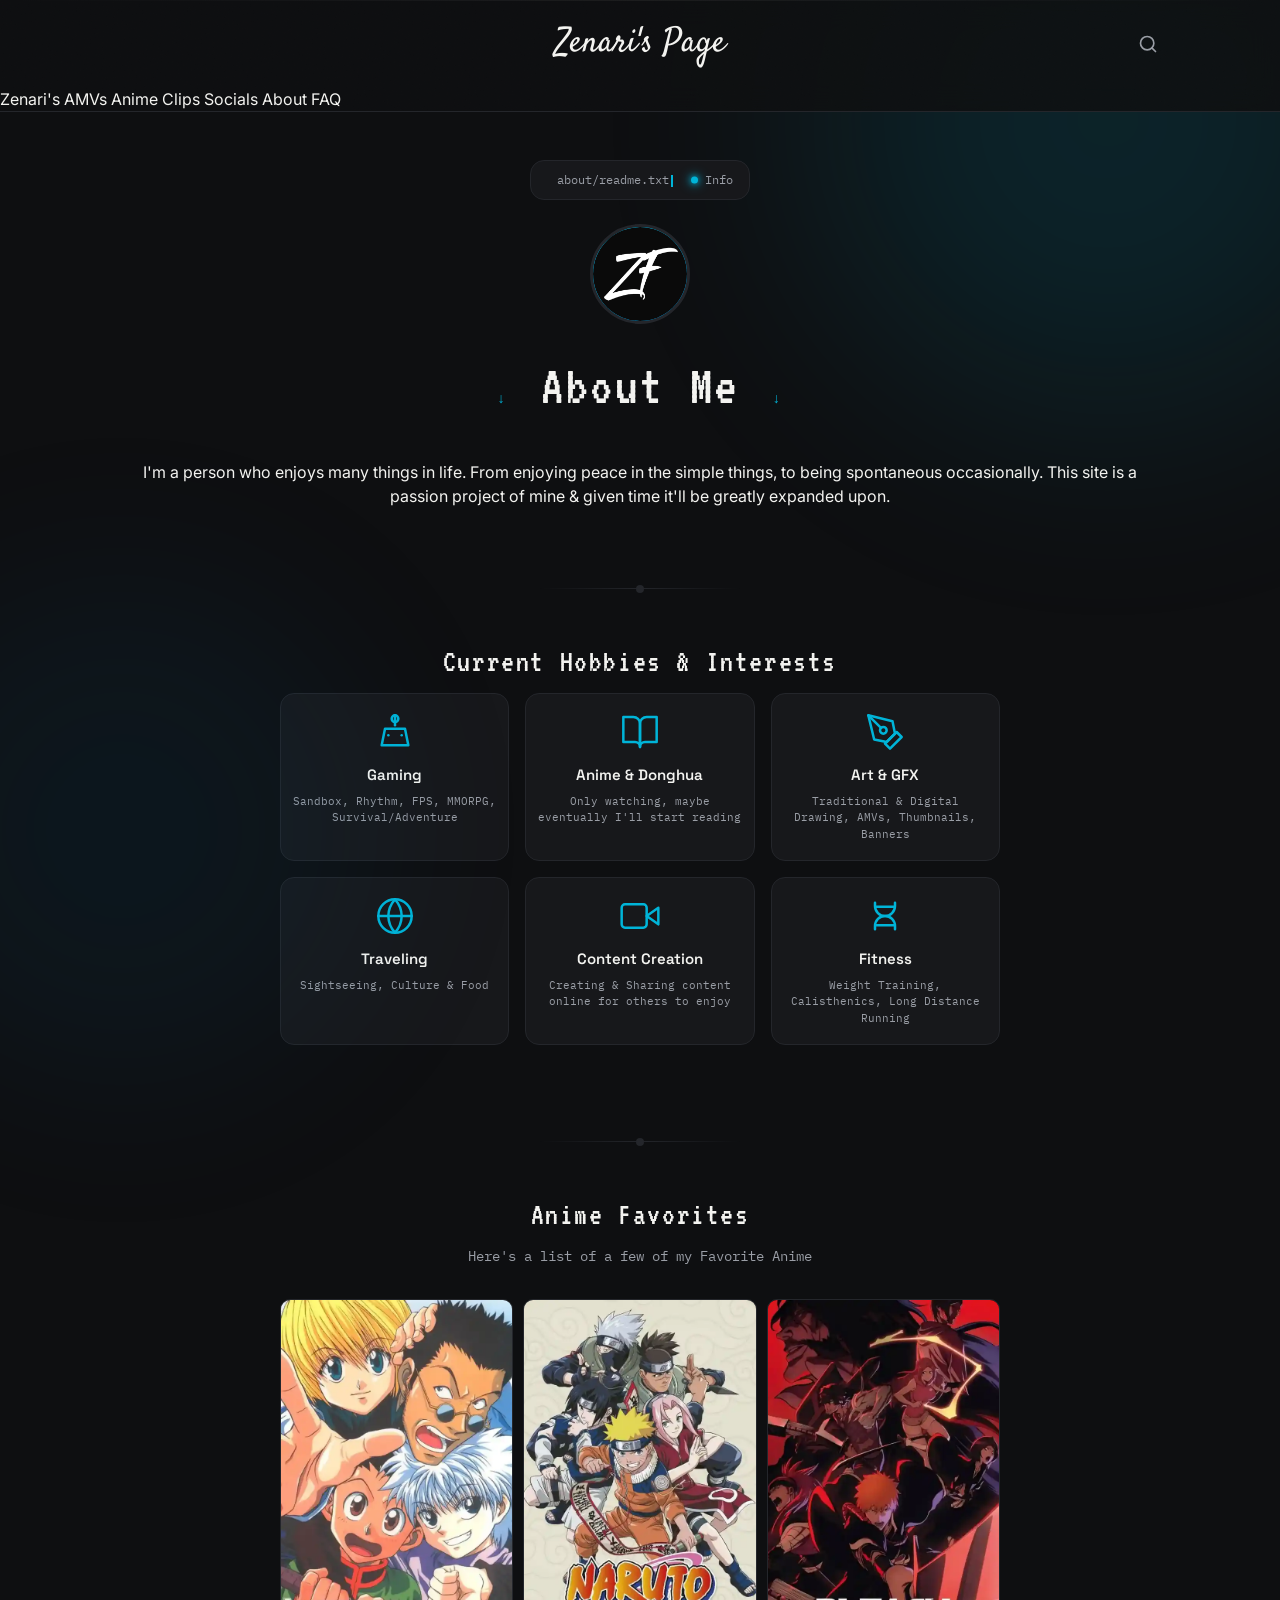
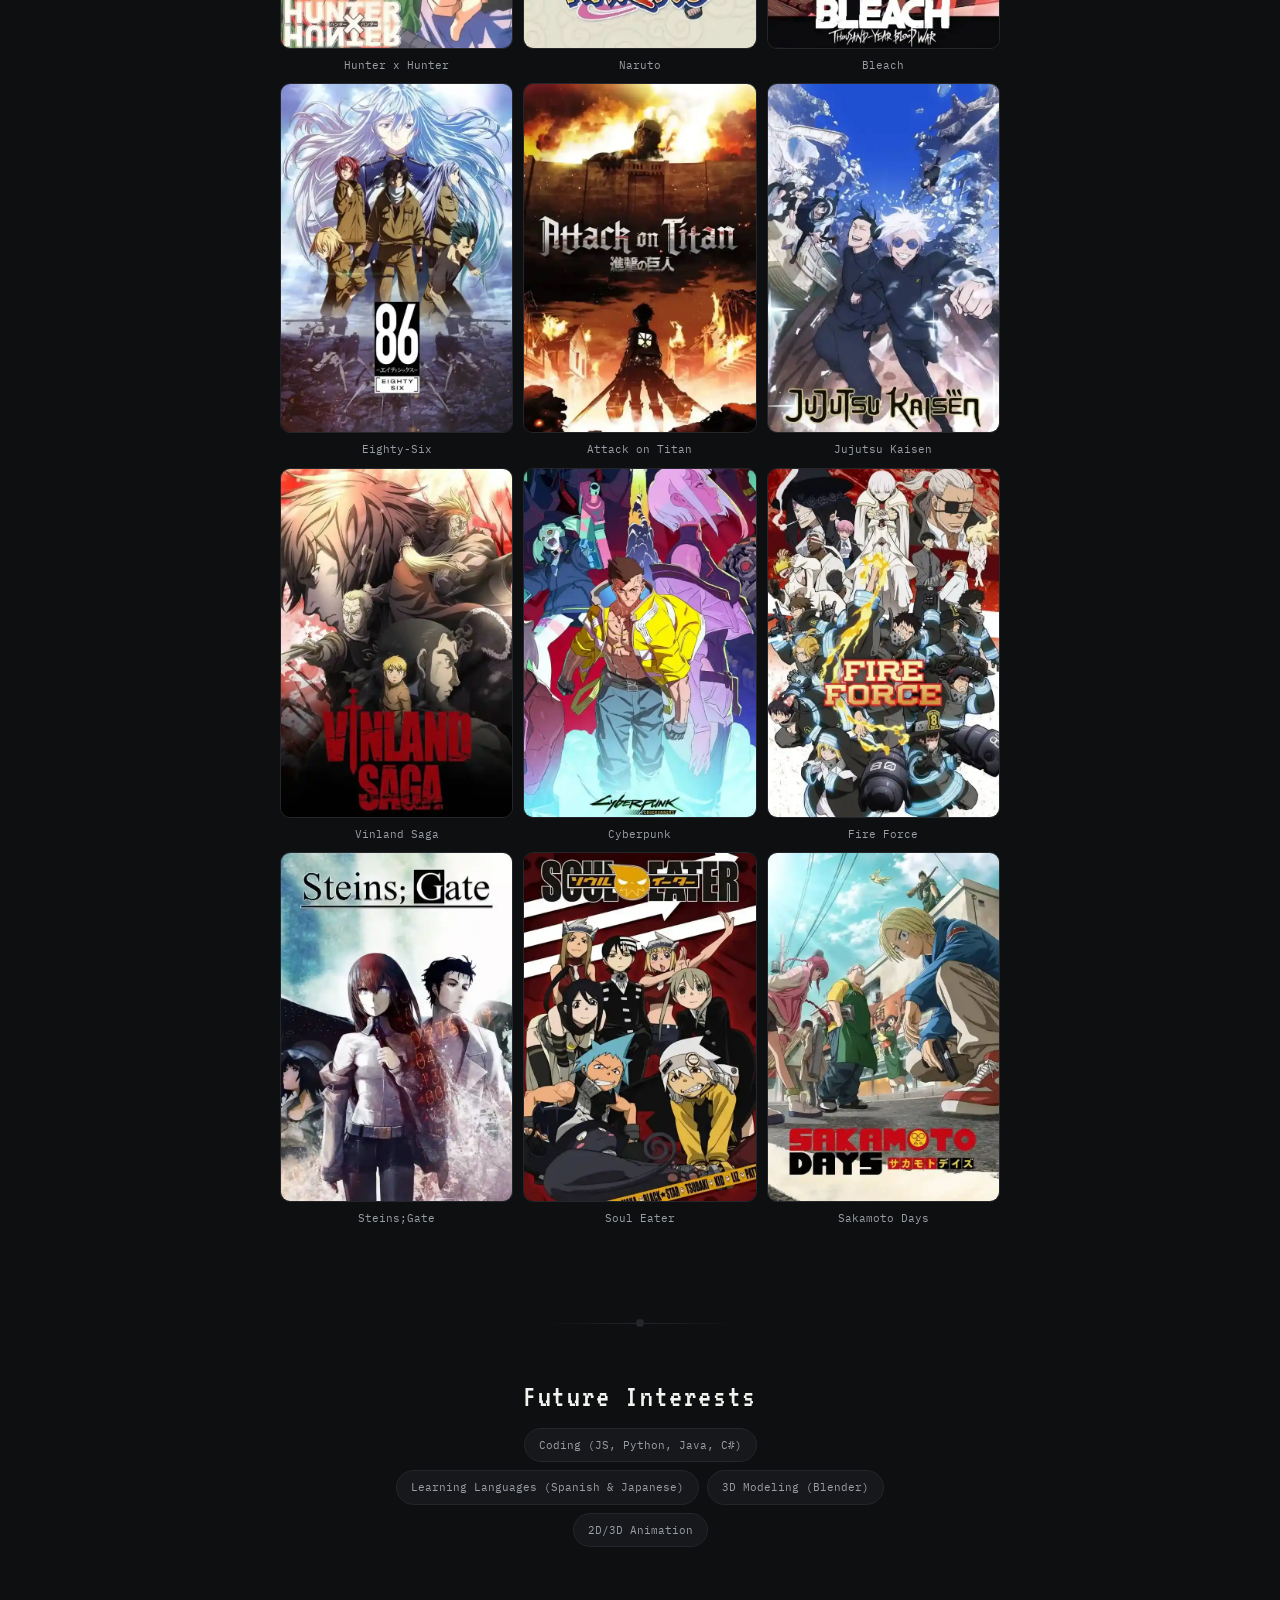
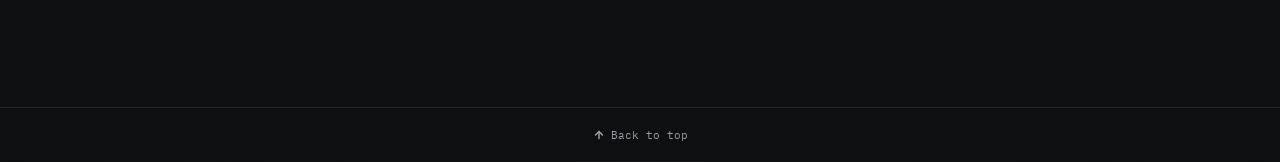
==== commit c506ddfe: "Add files via upload" ====
--- a/about.html
+++ b/about.html
@@ -38,12 +38,6 @@
     <a href="about.html" class="nav-link active">About</a>
     <a href="faq.html" class="nav-link">FAQ</a>
 </div>
-  <div id="search-dropdown" class="search-dropdown" aria-hidden="true">
-    <div class="search-dropdown-inner">
-      <input type="text" class="search-dropdown-input" id="search-input" placeholder="Search the site..." autocomplete="off">
-      <div class="search-results" id="search-results"></div>
-    </div>
-  </div>
 </header>
 
 <main class="wrap">
@@ -196,6 +190,15 @@
   </section>
   </div>
 
+  <!-- SEARCH MODAL -->
+  <div id="search-modal" class="search-modal" aria-hidden="true">
+    <div class="search-modal-backdrop"></div>
+    <div class="search-modal-inner">
+      <button class="search-modal-close" id="search-modal-close" aria-label="Close">&times;</button>
+      <input type="text" class="search-modal-input" id="search-input" placeholder="Search the site..." autocomplete="off">
+      <div class="search-results" id="search-results"></div>
+    </div>
+  </div>
 </main>
 
 <footer class="site-footer">
--- a/styles.css
+++ b/styles.css
@@ -1,26 +1,21 @@
-/* ============================================================ ZENARI'S PAGE - COMPLETE STYLES ============================================================ */:root{--bg:#0e0f11;--ink:#f3f3f0;--ink-soft:#9a9ea6;--line:#24262b;--accent:#00e58a;--accent-ink:#06150f;--card:#17181b;--radius:14px;--footer-line:#1a1b1e}*{margin:0;padding:0;box-sizing:border-box}html{scroll-behavior:smooth}body{background:var(--bg);color:var(--ink);font-family:'Inter',sans-serif;line-height:1.5;-webkit-font-smoothing:antialiased;transition:background .3s ease,color .3s ease}a{color:inherit;text-decoration:none}.wrap{max-width:1080px;margin:0 auto;padding:0 24px 4rem}::selection{background:var(--cursor-color,var(--accent));color:var(--accent-ink)}:focus-visible{outline:2px solid var(--accent);outline-offset:3px}/* ---------- NOISE OVERLAY ---------- */ .noise-overlay{position:fixed;inset:0;background:url("data:image/svg+xml,%3Csvg viewBox='0 0 256 256' xmlns='http://www.w3.org/2000/svg'%3E%3Cfilter id='n'%3E%3CfeTurbulence type='fractalNoise' baseFrequency='0.85' numOctaves='5' stitchTiles='stitch'/%3E%3C/filter%3E%3Crect width='100%25' height='100%25' filter='url(%23n)' opacity='0.06'/%3E%3C/svg%3E");opacity:0.9;pointer-events:none;z-index:9999;mix-blend-mode:overlay}/* ---------- AMBIENT GLOWS PER PAGE (BRIGHTENED) ---------- */ body::before{content:'';position:fixed;top:-20%;right:-10%;width:600px;height:600px;border-radius:50%;filter:blur(120px);opacity:0.12;pointer-events:none;z-index:0;transition:background .6s ease}body::after{content:'';position:fixed;bottom:-20%;left:-10%;width:500px;height:500px;border-radius:50%;filter:blur(100px);opacity:0.08;pointer-events:none;z-index:0;transition:background .6s ease}body.page-index::before{background:var(--accent)}body.page-index::after{background:var(--accent)}body.page-about::before{background:#00b4d8}body.page-about::after{background:#0077b6}body.page-socials::before{background:#f4a261}body.page-socials::after{background:#e76f51}body.page-clips::before{background:#c77dff}body.page-clips::after{background:#9d4edd}body.page-amvs::before{background:#ffd60a}body.page-amvs::after{background:#ffc300}/* Page-specific typewriter cursor colors */ body.page-index .typewriter-cursor{background:var(--accent)}body.page-about .typewriter-cursor{background:#00b4d8}body.page-socials .typewriter-cursor{background:#f4a261}body.page-clips .typewriter-cursor{background:#c77dff}body.page-amvs .typewriter-cursor{background:#ffd60a}
-.typewriter{display:inline-block;white-space:nowrap;overflow:hidden;width:0ch;vertical-align:bottom;font-family:'IBM Plex Mono',monospace}
-.typewriter.typing{animation:typewriter-steps var(--duration,.8s) steps(var(--steps,1)) forwards;will-change:width}
-.typewriter-cursor{display:inline-block;width:2px;height:1em;background:var(--accent);margin-left:2px;animation:blink-cursor .9s step-end infinite;vertical-align:middle}
-@keyframes typewriter-steps{from{width:0ch}to{width:calc(var(--steps,1)*1ch)}
-@keyframes blink-cursor{0%,100%{opacity:1}50%{opacity:0}/* Page-specific arrow-down colors */ body.page-index .arrow-down{color:var(--accent)}body.page-about .arrow-down{color:#00b4d8}body.page-socials .arrow-down{color:#f4a261}body.page-clips .arrow-down{color:#c77dff}body.page-amvs .arrow-down{color:#ffd60a}[data-theme="light"] body::before{opacity:0.14}[data-theme="light"] body::after{opacity:0.10}[data-theme="light"] .noise-overlay{opacity:0.4}/* ---------- THEME TOGGLE ---------- */ /* ---------- HEADER ---------- */ header{position:sticky;top:0;z-index:50;background:rgba(14,15,17,0.88);backdrop-filter:blur(14px) saturate(1.2);border-bottom:1px solid var(--line);transition:background .3s ease,border-color .3s ease}header::before{content:'';position:absolute;inset:0;background:url("data:image/svg+xml,%3Csvg viewBox='0 0 256 256' xmlns='http://www.w3.org/2000/svg'%3E%3Cfilter id='n'%3E%3CfeTurbulence type='fractalNoise' baseFrequency='0.75' numOctaves='4' stitchTiles='stitch'/%3E%3C/filter%3E%3Crect width='100%25' height='100%25' filter='url(%23n)' opacity='0.025'/%3E%3C/svg%3E");opacity:0.4;pointer-events:none}header::after{content:'';position:absolute;top:0;left:0;right:0;height:1px;background:linear-gradient(90deg,transparent,rgba(255,255,255,0.06),transparent);pointer-events:none}[data-theme="light"] header{background:rgba(245,245,243,0.88)}[data-theme="light"] header::after{background:linear-gradient(90deg,transparent,rgba(0,0,0,0.04),transparent)}.nav-top{display:flex;align-items:center;justify-content:space-between;padding:6px 20px;max-width:1080px;margin:0 auto}.nav-scroll{display:flex;gap:18px;padding:2px 20px 6px;max-width:1080px;margin:0 auto;overflow-x:auto;scrollbar-width:none;-ms-overflow-style:none}.nav-scroll::-webkit-scrollbar{display:none}.nav-link{font-family:'IBM Plex Mono',monospace;font-size:12px;letter-spacing:.04em;text-transform:uppercase;color:var(--ink-soft);padding:2px 0;white-space:nowrap;transition:color .15s ease;text-decoration:none}.nav-link:hover{color:var(--ink)}.nav-link.active{color:var(--accent)}.brand{font-family:'Satisfy',cursive;font-weight:400;font-size:clamp(20px,3.2vw,28px);color:var(--ink);text-decoration:none}.menu-toggle{position:absolute;left:24px;top:50%;transform:translateY(-50%);background:none;border:none;cursor:pointer;padding:6px}.menu-toggle span{display:block;width:22px;height:2px;background:var(--ink);margin:5px 0;transition:transform .15s ease,opacity .15s ease,background .3s ease}.menu-toggle[aria-expanded="true"] span:nth-child(1){transform:translateY(7px) rotate(45deg)}.menu-toggle[aria-expanded="true"] span:nth-child(2){opacity:0}.menu-toggle[aria-expanded="true"] span:nth-child(3){transform:translateY(-7px) rotate(-45deg)}.dropdown{position:absolute;top:100%;left:0;right:0;background:var(--card);border-bottom:1px solid var(--line);display:flex;justify-content:center;gap:22px;padding:20px 24px;transform:translateY(-8px);opacity:0;pointer-events:none;transition:transform .18s ease,opacity .18s ease,background .3s ease;flex-direction:column;text-align:center}.dropdown.open{transform:translateY(0);opacity:1;pointer-events:auto}.dropdown a{font-family:'IBM Plex Mono',monospace;font-size:13px;letter-spacing:.05em;text-transform:uppercase;color:var(--ink-soft);padding:6px 2px;transition:color .15s ease}.dropdown a[aria-current="page"]{color:var(--accent)}body.page-about .nav-scroll a.active{color:#00b4d8}body.page-socials .nav-scroll a.active{color:#f4a261}body.page-clips .nav-scroll a.active{color:#c77dff}body.page-amvs .nav-scroll a.active{color:#ffd60a}/* ---------- PAGE LOAD ANIMATIONS ---------- */ @keyframes fadeUp{from{opacity:0;transform:translateY(30px)}to{opacity:1;transform:translateY(0)}@keyframes fadeIn{from{opacity:0}to{opacity:1}@keyframes scaleIn{from{opacity:0;transform:scale(0.92)}to{opacity:1;transform:scale(1)}.animate-fade-up{opacity:0;animation:fadeUp .7s cubic-bezier(.22,1,.36,1) forwards}.no-animate-fallback .animate-fade-up,.no-animate-fallback .animate-fade-in,.no-animate-fallback .animate-scale-in{opacity:1!important;transform:none!important;animation:none!important}.animate-fade-in{opacity:0;animation:fadeIn .6s ease forwards}.animate-scale-in{opacity:0;animation:scaleIn .6s cubic-bezier(.22,1,.36,1) forwards}.d1{animation-delay:.05s}.d2{animation-delay:.12s}.d3{animation-delay:.2s}.d4{animation-delay:.28s}.d5{animation-delay:.36s}.d6{animation-delay:.44s}.d7{animation-delay:.52s}.d8{animation-delay:.6s}.d9{animation-delay:.68s}/* ---------- HERO ---------- */ .hero{padding:56px 0 40px}.hero-grid{display:grid;grid-template-columns:1fr;gap:48px;align-items:center;text-align:center}.hero-grid > div:first-child{display:flex;flex-direction:column;align-items:center}h1{font-family:'Space Grotesk',sans-serif;font-weight:700;font-size:clamp(36px,5.5vw,56px);line-height:1.08;letter-spacing:-0.02em}h1 .accent-line{display:none}.hero-actions{margin-top:32px;display:flex;gap:14px;flex-wrap:nowrap !important;justify-content:center}.btn{font-family:'IBM Plex Mono',monospace;font-size:13px;padding:13px 28px;border-radius:100px;border:1px solid var(--ink);transition:all .15s ease;display:inline-flex;align-items:center;gap:8px}.btn.primary{background:var(--ink);color:var(--bg)}.btn.primary:hover{background:var(--accent);border-color:var(--accent);color:var(--accent-ink)}.btn.ghost{color:var(--ink)}.btn.ghost:hover{border-color:var(--ink-soft)}/* ---------- TERMINAL BADGE ---------- */ .terminal-badge{display:inline-flex;align-items:center;gap:10px;font-family:'IBM Plex Mono',monospace;font-size:12px;color:var(--ink-soft);background:var(--card);border:1px solid var(--line);border-radius:var(--radius);padding:10px 16px;margin-bottom:24px}.terminal-prompt{color:var(--accent);font-weight:500}/* Pixel label */ .pixel-label{font-family:'VT323',monospace;font-size:14px;letter-spacing:0.25em;color:var(--ink-soft);display:block;margin-bottom:8px;text-transform:uppercase}/* Hero description */ .hero-desc{color:var(--ink-soft);font-size:17px;max-width:52ch;margin:16px auto 32px;line-height:1.6}/* ---------- STATS ROW (HORIZONTAL) ---------- */ .stats-row{display:flex;flex-direction:row;align-items:stretch;justify-content:center;background:var(--card);border:1px solid var(--line);border-radius:var(--radius);overflow:hidden;margin-top:40px;max-width:520px;margin-left:auto;margin-right:auto}.stat-item{flex:1;padding:20px 12px;text-align:center;display:flex;flex-direction:column;align-items:center;gap:8px}.stat-divider{width:1px;align-self:stretch;background:var(--line);margin:20px 0;flex-shrink:0;display:block !important}.stat-label{font-family:'IBM Plex Mono',monospace;font-size:11px;letter-spacing:0.15em;color:var(--ink-soft)}.stat-value{font-family:'VT323',monospace;font-size:36px;color:var(--ink);line-height:1}.stat-sub{font-family:'IBM Plex Mono',monospace;font-size:11px;color:var(--ink-soft)}/* ---------- EMBED SECTION ---------- */ .embed-section{display:flex;flex-direction:column;gap:20px;max-width:720px;margin:0 auto;padding:0 24px 48px}.embed-card{background:var(--card);border:1px solid var(--line);border-radius:var(--radius);overflow:hidden;transition:border-color .3s ease,background .3s ease}.embed-card:hover{border-color:var(--ink-soft)}.embed-header{display:flex;align-items:center;gap:10px;padding:12px 16px;border-bottom:1px solid var(--line);font-family:'IBM Plex Mono',monospace;font-size:12px}.embed-prompt{color:var(--accent);font-weight:500}.embed-path{color:var(--ink-soft);flex:1;font-family:'IBM Plex Mono',monospace;font-size:12px}.embed-badge{font-size:11px;padding:3px 10px;border:1px solid var(--line);border-radius:6px;color:var(--ink-soft)}.embed-body{position:relative;aspect-ratio:16/9;background:linear-gradient(150deg,#1a1b1e,#0e0f11)}.embed-body iframe{position:absolute;inset:0;width:100%;height:100%;border:none}.embed-mute{position:absolute;bottom:12px;right:12px;width:36px;height:36px;border-radius:50%;background:rgba(0,0,0,0.5);border:1px solid rgba(255,255,255,0.2);color:#fff;display:flex;align-items:center;justify-content:center;cursor:pointer;z-index:5;transition:background .15s ease}.embed-mute:hover{background:rgba(0,0,0,0.7)}.embed-mute svg{width:16px;height:16px}/* ---------- SECTIONS ---------- */ section{padding:72px 0}.section-head{display:flex;justify-content:space-between;align-items:flex-end;margin-bottom:44px;gap:20px;flex-wrap:wrap}.section-head h2{font-family:'Space Grotesk',sans-serif;font-size:clamp(26px,3.4vw,34px);font-weight:700;letter-spacing:-0.01em}/* ---------- GALLERY ---------- */ .gallery{display:grid;grid-template-columns:repeat(3,1fr);gap:24px}.clip-card{background:var(--card);border:1px solid var(--line);border-radius:var(--radius);overflow:hidden;opacity:0;transform:translateY(14px);transition:opacity .5s ease,transform .5s ease,background .3s ease,border-color .3s ease}.clip-card.in{opacity:1;transform:translateY(0)}.clip-thumb{position:relative;display:flex;flex-direction:column;gap:.25rem;padding:0}.clip-thumb .tc-badge{font-family:'IBM Plex Mono',monospace;font-size:10px;color:rgba(255,255,255,0.85);background:rgba(0,0,0,0.35);padding:4px 8px;border-radius:6px;letter-spacing:.03em}.clip-thumb .play{position:absolute;top:50%;left:50%;transform:translate(-50%,-50%);width:44px;height:44px;border-radius:50%;background:rgba(255,255,255,0.1);border:1px solid rgba(255,255,255,0.25);display:flex;align-items:center;justify-content:center;transition:background .15s ease}.clip-card:hover .play{background:var(--accent);border-color:var(--accent)}.clip-card:hover .play svg{fill:var(--accent-ink)}.clip-info{padding:16px}.clip-info h3{font-family:'Space Grotesk',sans-serif;font-size:15px;font-weight:600;margin-bottom:4px}.clip-info p{font-size:12px;color:var(--ink-soft);font-family:'IBM Plex Mono',monospace}/* ---------- ANIME DROPDOWN ---------- */ .anime-dropdown{position:relative;margin-bottom:32px}.anime-dropdown-toggle{font-family:'IBM Plex Mono',monospace;font-size:13px;padding:12px 20px;background:var(--card);border:1px solid var(--line);border-radius:var(--radius);color:var(--ink);cursor:pointer;display:inline-flex;align-items:center;gap:10px;transition:border-color .15s ease}.anime-dropdown-toggle:hover{border-color:var(--ink-soft)}.anime-dropdown-toggle svg{width:14px;height:14px;transition:transform .2s ease}.anime-dropdown.open .anime-dropdown-toggle svg{transform:rotate(180deg)}.anime-dropdown-menu{position:absolute;top:calc(100% + 8px);left:0;background:var(--card);border:1px solid var(--line);border-radius:var(--radius);padding:12px;display:grid;grid-template-columns:repeat(2,1fr);gap:10px;min-width:220px;opacity:0;transform:translateY(-6px);pointer-events:none;transition:opacity .18s ease,transform .18s ease;z-index:40}.anime-dropdown.open .anime-dropdown-menu{opacity:1;transform:translateY(0);pointer-events:auto}.anime-thumb{aspect-ratio:3/4;border-radius:10px;background:linear-gradient(150deg,var(--g1,#2a2d35),var(--g2,#1a1c22));display:flex;align-items:flex-end;padding:8px;cursor:pointer;transition:transform .15s ease,border-color .15s ease;border:1px solid transparent;position:relative;overflow:hidden}.anime-thumb:hover{transform:translateY(-3px);border-color:var(--accent)}.anime-thumb span{font-family:'Space Grotesk',sans-serif;font-size:11px;font-weight:600;color:#fff;text-shadow:0 1px 4px rgba(0,0,0,0.6)}/* ============================================================ CLIPS PAGE - TERMINAL STYLE REBRAND ============================================================ */ .clips-hero{text-align:center;padding:48px 0 32px}.clips-hero h2{font-family:'VT323',monospace;font-size:clamp(36px,6vw,56px);font-weight:400;letter-spacing:0.05em;margin-bottom:16px;color:var(--ink)}.clips-desc{color:var(--ink-soft);font-size:16px;max-width:52ch;margin:0 auto 32px;line-height:1.7}/* Search Bar */ .search-bar{display:flex;align-items:center;gap:12px;background:var(--card);border:1px solid var(--line);border-radius:var(--radius);padding:14px 18px;max-width:520px;margin:0 auto 16px;transition:border-color .15s ease;position:relative}.search-bar:focus-within{border-color:var(--ink-soft)}.search-bar svg{width:18px;height:18px;color:var(--ink-soft);flex-shrink:0}.search-bar input{background:none;border:none;color:var(--ink);font-family:'IBM Plex Mono',monospace;font-size:14px;width:100%;outline:none}.search-bar input::placeholder{color:var(--ink-soft)}.search-clear{background:none;border:none;color:var(--ink-soft);cursor:pointer;padding:4px;border-radius:50%;display:flex;align-items:center;justify-content:center;opacity:0;transition:opacity .15s ease,color .15s ease;pointer-events:none}.search-clear.visible{opacity:1;pointer-events:auto}.search-clear:hover{color:var(--accent)}/* Filter Dropdown */ .filter-dropdown{max-width:520px;margin:0 auto 32px;position:relative;z-index:40}.filter-toggle{width:100%;display:flex;align-items:center;justify-content:space-between;background:var(--card);border:1px solid var(--line);border-radius:var(--radius);padding:14px 18px;color:var(--ink);font-family:'IBM Plex Mono',monospace;font-size:13px;letter-spacing:0.1em;cursor:pointer;transition:border-color .15s ease}.filter-toggle:hover{border-color:var(--ink-soft)}.filter-toggle strong{color:var(--ink);font-weight:600}.filter-toggle svg{width:14px;height:14px;color:var(--ink-soft);transition:transform .2s ease}.filter-dropdown.open .filter-toggle svg{transform:rotate(180deg)}/* Filter Dropdown Menu */ .filter-dropdown-menu{position:absolute;top:calc(100% + 8px);left:0;right:0;background:var(--card);border:1px solid var(--line);border-radius:var(--radius);padding:8px;display:flex;flex-direction:column;gap:2px;opacity:0;transform:translateY(-6px);pointer-events:none;transition:opacity .18s ease,transform .18s ease;z-index:40;box-shadow:0 8px 32px rgba(0,0,0,0.3)}.filter-dropdown.open .filter-dropdown-menu{opacity:1;transform:translateY(0);pointer-events:auto}.filter-option{font-family:'IBM Plex Mono',monospace;font-size:13px;letter-spacing:0.1em;padding:12px 16px;border-radius:10px;border:none;background:none;color:var(--ink-soft);cursor:pointer;text-align:left;transition:background .15s ease,color .15s ease}.filter-option:hover{background:rgba(0,229,138,0.06);color:var(--ink)}.filter-option.active{background:var(--bg);color:var(--accent)}/* Clips Grid */ .clips-grid-section{padding:0 24px 48px;max-width:720px;margin:0 auto}.clips-grid{display:grid;grid-template-columns:1fr;gap:16px}/* Clip Tile */ .clip-tile{display:block;position:relative;border-radius:var(--radius);border:1px solid var(--line);overflow:hidden;cursor:pointer;transition:border-color .3s ease,transform .2s ease,opacity .3s ease;text-decoration:none;color:inherit}.clip-tile:hover{border-color:var(--ink-soft);transform:translateY(-2px)}.clip-tile.hidden{display:none}.clip-tile-bg{position:relative;aspect-ratio:16/9;display:flex;align-items:center;justify-content:center;overflow:hidden;background:linear-gradient(150deg,#1a0b1a,#0d050d)}.clip-tile-img{position:absolute;inset:0;width:100%;height:100%;object-fit:cover;z-index:1}.clip-tile-overlay{position:absolute;inset:0;background:linear-gradient(180deg,rgba(0,0,0,0.2) 0%,rgba(0,0,0,0.5) 100%);z-index:2}.clip-tile-blur{position:absolute;inset:0;background:url("data:image/svg+xml,%3Csvg xmlns='http://www.w3.org/2000/svg' width='100' height='100'%3E%3Cfilter id='b'%3E%3CfeGaussianBlur stdDeviation='8'/%3E%3C/filter%3E%3Crect width='100%25' height='100%25' fill='%23300a30'/%3E%3Crect x='20' y='20' width='60' height='60' fill='%23581858' filter='url(%23b)'/%3E%3Crect x='40' y='10' width='30' height='80' fill='%23ff0055' filter='url(%23b)' opacity='0.3'/%3E%3C/svg%3E") center/cover;filter:blur(20px) saturate(1.4);opacity:0.6;z-index:1}.clip-tile-text{position:absolute;inset:0;display:flex;flex-direction:column;align-items:center;justify-content:center;z-index:3;padding:24px;text-align:center}.clip-tile-text h4{font-family:'Space Grotesk',sans-serif;font-size:20px;font-weight:700;color:#fff;text-shadow:0 2px 12px rgba(0,0,0,0.6);margin-bottom:6px}.clip-tile-text p{font-family:'IBM Plex Mono',monospace;font-size:12px;color:rgba(255,255,255,0.7);text-shadow:0 1px 6px rgba(0,0,0,0.5)}.clip-tile-badge{position:absolute;top:14px;right:14px;font-family:'IBM Plex Mono',monospace;font-size:10px;letter-spacing:0.1em;padding:5px 12px;background:rgba(0,0,0,0.45);border:1px solid rgba(255,255,255,0.15);border-radius:6px;color:rgba(255,255,255,0.9);z-index:4;text-transform:uppercase}.clip-tile-badge.coming{border-color:rgba(255,255,255,0.25);color:rgba(255,255,255,0.85)}/* Clips Empty State */ .clips-empty{text-align:center;padding:48px 24px}.clips-empty p{font-family:'IBM Plex Mono',monospace;font-size:14px;color:var(--ink-soft);letter-spacing:0.05em}/* Clips List - Horizontal Rows (legacy,kept for compatibility) */ .clips-list{display:flex;flex-direction:column;gap:12px;padding:0 24px 48px;max-width:720px;margin:0 auto}.clip-row{position:relative;display:flex;align-items:center;justify-content:space-between;padding:20px 16px;border-radius:var(--radius);border:1px solid var(--line);overflow:hidden;cursor:pointer;transition:border-color .2s ease,transform .2s ease}.clip-row:hover{border-color:var(--ink-soft);transform:translateX(4px)}.clip-row-bg{position:absolute;inset:0;opacity:0.6;z-index:0}.clip-row-content{position:relative;z-index:1}.clip-row-content h3{font-family:'Space Grotesk',sans-serif;font-size:16px;font-weight:600;color:var(--ink);margin-bottom:4px}.clip-row-content p{font-family:'IBM Plex Mono',monospace;font-size:12px;color:var(--ink-soft)}.clip-row-meta{position:relative;z-index:1}/* ============================================================ ABOUT PAGE - TERMINAL STYLE ============================================================ */ .about-hero{text-align:center;padding:48px 0 32px}.about-hero h2{font-family:'VT323',monospace;font-size:clamp(36px,6vw,56px);font-weight:400;letter-spacing:0.05em;margin-bottom:16px;color:var(--ink)}.about-desc{color:var(--ink-soft);font-size:16px;max-width:56ch;margin:0 auto;line-height:1.7}/* ============================================================ SOCIALS PAGE - TERMINAL STYLE ============================================================ */ .socials-hero{text-align:center;padding:48px 0 32px}.socials-hero h2{font-family:'VT323',monospace;font-size:clamp(36px,6vw,56px);font-weight:400;letter-spacing:0.05em;margin-bottom:16px;color:var(--ink)}.socials-desc{color:var(--ink-soft);font-size:16px;max-width:52ch;margin:0 auto 32px;line-height:1.7}.socials-list{padding:0 16px 40px;max-width:520px;margin:0 auto}.socials-grid{display:flex;flex-direction:column;gap:12px}.socials-card{display:flex;align-items:center;gap:16px;padding:18px 20px;background:var(--card);border:1px solid var(--line);border-radius:var(--radius);transition:border-color .15s ease,transform .15s ease,background .3s ease}.socials-card:hover{border-color:var(--ink-soft);transform:translateX(4px)}.socials-icon{width:34px;height:34px;display:flex;align-items:center;justify-content:center;flex-shrink:0}.socials-info{flex:1}.socials-info h3{font-family:'Space Grotesk',sans-serif;font-size:16px;font-weight:600;margin-bottom:2px}.socials-info span{font-family:'IBM Plex Mono',monospace;font-size:12px;color:var(--ink-soft)}.socials-arrow{font-family:'IBM Plex Mono',monospace;font-size:14px;color:var(--ink-soft);transition:color .15s ease,transform .15s ease}.socials-card:hover .socials-arrow{color:var(--accent);transform:translateX(2px)}/* ============================================================ AMVS PAGE - TERMINAL STYLE ============================================================ */ .amvs-hero{text-align:center;padding:48px 0 32px}.amvs-hero h2{font-family:'VT323',monospace;font-size:clamp(36px,6vw,56px);font-weight:400;letter-spacing:0.05em;margin-bottom:16px;color:var(--ink)}.amvs-desc{color:var(--ink-soft);font-size:16px;max-width:52ch;margin:0 auto 32px;line-height:1.7}.amvs-grid{display:flex;flex-direction:column;gap:20px;padding:0 16px 40px;max-width:720px;margin:0 auto}.amv-card{background:var(--card);border:1px solid var(--line);border-radius:var(--radius);overflow:hidden;transition:border-color .3s ease,background .3s ease}.amv-card:hover{border-color:var(--ink-soft)}.amv-card-header{display:flex;align-items:center;gap:10px;padding:12px 16px;border-bottom:1px solid var(--line);font-family:'IBM Plex Mono',monospace;font-size:12px}.amv-card-body{position:relative;aspect-ratio:16/9;background:linear-gradient(150deg,#1a1b1e,#0e0f11)}.amv-card-body iframe{position:absolute;inset:0;width:100%;height:100%;border:none}/* ---------- FOOTER ---------- */ .site-footer{position:relative;left:0;right:0;z-index:50;background:rgba(14,15,17,0.88);backdrop-filter:blur(14px) saturate(1.2);border-top:1px solid var(--line);padding:8px 24px;transition:background .3s ease,border-color .3s ease,opacity .5s ease,transform .5s ease;opacity:0;transform:translateY(20px);pointer-events:none}.site-footer.visible{opacity:1;transform:translateY(0);pointer-events:auto}.site-footer::before{content:'';position:absolute;inset:0;background:url("data:image/svg+xml,%3Csvg viewBox='0 0 256 256' xmlns='http://www.w3.org/2000/svg'%3E%3Cfilter id='n'%3E%3CfeTurbulence type='fractalNoise' baseFrequency='0.75' numOctaves='4' stitchTiles='stitch'/%3E%3C/filter%3E%3Crect width='100%25' height='100%25' filter='url(%23n)' opacity='0.025'/%3E%3C/svg%3E");opacity:0.4;pointer-events:none}.site-footer::after{content:'';position:absolute;bottom:0;left:0;right:0;height:1px;background:linear-gradient(90deg,transparent,rgba(255,255,255,0.04),transparent);pointer-events:none}[data-theme="light"] .site-footer{background:rgba(245,245,243,0.88)}[data-theme="light"] .site-footer.visible{opacity:1}[data-theme="light"] .site-footer::after{background:linear-gradient(90deg,transparent,rgba(0,0,0,0.03),transparent)}.footer-inner{max-width:1080px;margin:0 auto;display:flex;align-items:center;justify-content:center;gap:10px;position:relative;z-index:1}.footer-brand{font-family:'Satisfy',cursive;font-size:14px;color:var(--ink-soft)}.back-to-top{font-family:'IBM Plex Mono',monospace;font-size:11px;color:var(--ink-soft);display:flex;align-items:center;gap:6px;cursor:pointer;background:none;border:none;padding:4px 10px;border-radius:8px;transition:color .15s ease,background .15s ease}.back-to-top:hover{color:var(--accent);background:rgba(0,229,138,0.08)}body.page-about .back-to-top:hover{color:#00b4d8;background:rgba(0,180,216,0.08)}body.page-socials .back-to-top:hover{color:#f4a261;background:rgba(244,162,97,0.08)}body.page-clips .back-to-top:hover{color:#c77dff;background:rgba(199,125,255,0.08)}body.page-amvs .back-to-top:hover{color:#ffd60a;background:rgba(255,214,10,0.08)}.back-to-top svg{width:12px;height:12px}/* ---------- GLOWING STATUS DOTS ---------- */ .terminal-status{position:relative;padding-left:22px !important}.terminal-status::before{content:'';position:absolute;left:8px;top:50%;transform:translateY(-50%);width:7px;height:7px;border-radius:50%;background:#00e58a;box-shadow:0 0 6px #00e58a,0 0 12px #00e58a;animation:pulse-glow 2s ease-in-out infinite}@keyframes pulse-glow{0%,100%{opacity:1}50%{opacity:0.5}.info-dot::before{background:#00b4d8;box-shadow:0 0 6px #00b4d8,0 0 12px #00b4d8}.active-dot::before{background:#f4a261;box-shadow:0 0 6px #f4a261,0 0 12px #f4a261}.clip-dot::before{background:#c77dff;box-shadow:0 0 6px #c77dff,0 0 12px #c77dff}.amv-dot::before{background:#ffd60a;box-shadow:0 0 6px #ffd60a,0 0 12px #ffd60a}/* ---------- DISCORD PROFILE EMBED ---------- */ .discord-embed{max-width:520px;margin:32px auto 0;background:var(--card);border:1px solid var(--line);border-radius:var(--radius);overflow:hidden;transition:border-color .3s ease,background .3s ease}.discord-embed:hover{border-color:var(--ink-soft)}.discord-embed-header{display:flex;align-items:center;gap:10px;padding:12px 16px;border-bottom:1px solid var(--line);font-family:'IBM Plex Mono',monospace;font-size:12px;color:var(--ink-soft)}.discord-embed-header svg{color:var(--ink)}.discord-embed-body{display:flex;align-items:center;gap:16px;padding:20px}.discord-avatar{width:56px;height:56px;border-radius:50%;background:linear-gradient(150deg,#5865F2,#4752C4);flex-shrink:0;display:flex;align-items:center;justify-content:center;background-size:cover;background-position:center}.discord-info h4{font-family:'Space Grotesk',sans-serif;font-size:16px;font-weight:600;margin-bottom:2px;color:var(--ink)}.discord-info p{font-family:'IBM Plex Mono',monospace;font-size:12px;color:var(--ink-soft);margin-bottom:6px}.discord-id{display:inline-block;font-family:'IBM Plex Mono',monospace;font-size:11px;padding:4px 10px;background:var(--bg);border:1px solid var(--line);border-radius:6px;color:var(--ink-soft)}/* ---------- CLIPS PLACEHOLDER CARD ---------- */ .clips-coming-soon{padding:0 24px 48px;max-width:720px;margin:0 auto}.coming-soon-title{font-family:'IBM Plex Mono',monospace;font-size:13px;letter-spacing:0.15em;text-transform:uppercase;color:var(--ink-soft);margin-bottom:20px;text-align:center}.clip-placeholder-card{display:block;position:relative;border-radius:var(--radius);border:1px solid var(--line);overflow:hidden;cursor:pointer;transition:border-color .3s ease,transform .2s ease;text-decoration:none;color:inherit}.clip-placeholder-card:hover{border-color:var(--ink-soft);transform:translateY(-2px)}.clip-placeholder-bg{position:relative;aspect-ratio:16/9;background:linear-gradient(150deg,#1a0b1a,#0d050d);display:flex;align-items:center;justify-content:center}.clip-placeholder-blur{position:absolute;inset:0;background:url("data:image/svg+xml,%3Csvg xmlns='http://www.w3.org/2000/svg' width='100' height='100'%3E%3Cfilter id='b'%3E%3CfeGaussianBlur stdDeviation='8'/%3E%3C/filter%3E%3Crect width='100%25' height='100%25' fill='%23300a30'/%3E%3Crect x='20' y='20' width='60' height='60' fill='%23581858' filter='url(%23b)'/%3E%3Crect x='40' y='10' width='30' height='80' fill='%23ff0055' filter='url(%23b)' opacity='0.3'/%3E%3C/svg%3E") center/cover;filter:blur(20px) saturate(1.4);opacity:0.8}.clip-placeholder-text{position:relative;z-index:1;text-align:center;padding:24px}.clip-placeholder-text h4{font-family:'Space Grotesk',sans-serif;font-size:clamp(20px,3vw,28px);font-weight:700;color:#fff;text-shadow:0 2px 12px rgba(0,0,0,0.6);margin-bottom:8px}.clip-placeholder-text p{font-family:'IBM Plex Mono',monospace;font-size:12px;color:rgba(255,255,255,0.7);text-shadow:0 1px 6px rgba(0,0,0,0.5)}/* ---------- FOOTER CLEANUP ---------- */ .footer-inner{justify-content:center}/* Discord status dot */ .discord-status-dot{width:8px;height:8px;border-radius:50%;margin-left:auto;background:#747f8d;box-shadow:0 0 4px rgba(116,127,141,0.5);transition:background .3s ease,box-shadow .3s ease}.discord-status-dot.online{background:#3ba55d;box-shadow:0 0 6px #3ba55d,0 0 12px #3ba55d}.discord-status-dot.idle{background:#faa81a;box-shadow:0 0 6px #faa81a,0 0 12px #faa81a}.discord-status-dot.dnd{background:#ed4245;box-shadow:0 0 6px #ed4245,0 0 12px #ed4245}.discord-status-dot.streaming{background:#593695;box-shadow:0 0 6px #593695,0 0 12px #593695}/* Public Discord embed */ .public-discord{margin-top:16px}.discord-coming-badge{margin-left:auto;font-family:'IBM Plex Mono',monospace;font-size:10px;padding:3px 8px;background:var(--bg);border:1px solid var(--line);border-radius:6px;color:var(--ink-soft)}.public-avatar{background:linear-gradient(150deg,#5865F2,#4752C4);position:relative}.public-avatar::before{content:'';position:absolute;inset:0;background:url("data:image/svg+xml,%3Csvg xmlns='http://www.w3.org/2000/svg' viewBox='0 0 24 24' fill='white'%3E%3Cpath d='M20.317 4.37a19.791 19.791 0 0 0-4.885-1.515.074.074 0 0 0-.079.037c-.21.375-.444.864-.608 1.25a18.27 18.27 0 0 0-5.487 0 12.64 12.64 0 0 0-.617-1.25.077.077 0 0 0-.079-.037A19.736 19.736 0 0 0 3.677 4.37a.07.07 0 0 0-.032.027C.533 9.046-.32 13.58.099 18.057a.082.082 0 0 0 .031.057 19.9 19.9 0 0 0 5.993 3.03.078.078 0 0 0 .084-.028c.462-.63.874-1.295 1.226-1.994a.076.076 0 0 0-.041-.106 13.107 13.107 0 0 1-1.872-.892.077.077 0 0 1-.008-.128 10.2 10.2 0 0 0 .372-.292.074.074 0 0 1 .077-.01c3.928 1.793 8.18 1.793 12.062 0a.074.074 0 0 1 .078.01c.12.098.246.198.373.292a.077.077 0 0 1-.006.127 12.299 12.299 0 0 1-1.873.892.077.077 0 0 0-.041.107c.36.698.772 1.362 1.225 1.993a.076.076 0 0 0 .084.028 19.839 19.839 0 0 0 6.002-3.03.077.077 0 0 0 .032-.054c.5-5.177-.838-9.674-3.549-13.66a.061.061 0 0 0-.031-.03zM8.02 15.33c-1.183 0-2.157-1.085-2.157-2.419 0-1.333.956-2.419 2.157-2.419 1.21 0 2.176 1.096 2.157 2.42 0 1.333-.956 2.418-2.157 2.418zm7.975 0c-1.183 0-2.157-1.085-2.157-2.419 0-1.333.955-2.419 2.157-2.419 1.21 0 2.176 1.096 2.157 2.42 0 1.333-.946 2.418-2.157 2.418z'/%3E%3C/svg%3E") center/60% no-repeat}/* ---------- FLOATING PARTICLES ---------- */ .particles-container{position:fixed;inset:0;pointer-events:none;z-index:1;overflow:hidden}.particle{position:absolute;border-radius:50%;opacity:0;animation:particle-float linear infinite;will-change:transform,opacity}@keyframes particle-float{0%{opacity:0;transform:translateY(110vh) translateX(0) scale(0.3)}5%{opacity:0.6}95%{opacity:0.2}100%{opacity:0;transform:translateY(-10vh) translateX(var(--drift)) scale(0.8)}/* Page-specific particle colors */ body.page-index .particle{background:var(--accent)}body.page-about .particle{background:#00b4d8}body.page-socials .particle{background:#f4a261}body.page-clips .particle{background:#c77dff}body.page-amvs .particle{background:#ffd60a}/* Light mode particles - use white for visibility */ [data-theme="light"] .particle{background:rgba(255,255,255,0.7) !important}/* ============================================================ NEW FEATURES - TRANSITIONS,TYPING,BORDERS,SKELETON ============================================================ */ /* ---------- PAGE TRANSITION OVERLAY ---------- */ .page-transition{position:fixed;inset:0;background:var(--bg);z-index:9998;opacity:1;pointer-events:none;transition:opacity .3s ease}.page-transition.fade-out{opacity:0}/* ---------- TYPING EFFECT ---------- */ .typewriter{display:inline}.typewriter-cursor{display:inline-block;width:2px;height:1em;background:var(--accent);margin-left:2px;animation:blink-cursor 1s step-end infinite;vertical-align:text-bottom}@keyframes blink-cursor{0%,100%{opacity:1}50%{opacity:0}/* ---------- ANIMATED GRADIENT BORDERS ---------- */ .gradient-border{position:relative;z-index:1}.gradient-border::before{content:'';position:absolute;inset:-2px;border-radius:calc(var(--radius) + 2px);background:linear-gradient(90deg,var(--accent),#00b4d8,#c77dff,#ffd60a,var(--accent));background-size:300% 300%;animation:gradient-rotate 4s ease infinite;z-index:-1;opacity:0;transition:opacity .3s ease}.gradient-border:hover::before{opacity:1}@keyframes gradient-rotate{0%{background-position:0% 50%}50%{background-position:100% 50%}100%{background-position:0% 50%}/* ---------- SKELETON LOADING ---------- */ .skeleton{background:linear-gradient(90deg,var(--line) 25%,var(--card) 50%,var(--line) 75%);background-size:200% 100%;animation:skeleton-shimmer 1.5s infinite;border-radius:6px;color:transparent!important}@keyframes skeleton-shimmer{0%{background-position:200% 0}100%{background-position:-200% 0}.skeleton-text{height:12px;margin-bottom:8px}.skeleton-text.short{width:40%}.skeleton-text.long{width:80%}.skeleton-circle{width:56px;height:56px;border-radius:50%}.skeleton-rect{aspect-ratio:16/9;width:100%;border-radius:var(--radius)}.skeleton-card{background:var(--card);border:1px solid var(--line);border-radius:var(--radius);padding:16px}/* ---------- RESPONSIVE ---------- */ .arrow-down{display:inline-block;font-size:14px;margin:0 8px;animation:arrow-bounce 1.5s ease-in-out infinite}.arrow-down:nth-child(2){animation-delay:0.2s}@keyframes arrow-bounce{0%,100%{transform:translateY(0)}50%{transform:translateY(-6px)}@media (max-width:860px){.embed-grid{grid-template-columns:1fr;max-width:360px}.country-columns{grid-template-columns:repeat(2,1fr)}.gallery{grid-template-columns:repeat(2,1fr)}/* ABOUT PAGE ENHANCEMENTS ============================================================ */
+/* ============================================================ ZENARI'S PAGE - COMPLETE STYLES ============================================================ */:root{--bg:#0e0f11;--ink:#f3f3f0;--ink-soft:#9a9ea6;--line:#24262b;--accent:#00e58a;--accent-ink:#06150f;--card:#17181b;--radius:14px;--footer-line:#1a1b1e}*{margin:0;padding:0;box-sizing:border-box}html{scroll-behavior:smooth}body{background:var(--bg);color:var(--ink);font-family:'Inter',sans-serif;line-height:1.5;-webkit-font-smoothing:antialiased;transition:background .3s ease,color .3s ease}a{color:inherit;text-decoration:none}.wrap{max-width:1080px;margin:0 auto;padding:0 24px 6rem}::selection{background:var(--cursor-color,var(--accent));color:var(--accent-ink)}:focus-visible{outline:2px solid var(--accent);outline-offset:3px}/* ---------- NOISE OVERLAY ---------- */ .noise-overlay{position:fixed;inset:0;background:url("data:image/svg+xml,%3Csvg viewBox='0 0 256 256' xmlns='http://www.w3.org/2000/svg'%3E%3Cfilter id='n'%3E%3CfeTurbulence type='fractalNoise' baseFrequency='0.85' numOctaves='5' stitchTiles='stitch'/%3E%3C/filter%3E%3Crect width='100%25' height='100%25' filter='url(%23n)' opacity='0.06'/%3E%3C/svg%3E");opacity:0.9;pointer-events:none;z-index:9999;mix-blend-mode:overlay}/* ---------- AMBIENT GLOWS PER PAGE (BRIGHTENED) ---------- */ body::before{content:'';position:fixed;top:-20%;right:-10%;width:600px;height:600px;border-radius:50%;filter:blur(120px);opacity:0.12;pointer-events:none;z-index:0;transition:background .6s ease}body::after{content:'';position:fixed;bottom:-20%;left:-10%;width:500px;height:500px;border-radius:50%;filter:blur(100px);opacity:0.08;pointer-events:none;z-index:0;transition:background .6s ease}body.page-index::before{background:var(--accent)}body.page-index::after{background:var(--accent)}body.page-about::before{background:#00b4d8}body.page-about::after{background:#0077b6}body.page-socials::before{background:#f4a261}body.page-socials::after{background:#e76f51}body.page-clips::before{background:#c77dff}body.page-clips::after{background:#9d4edd}body.page-amvs::before{background:#ffd60a}body.page-amvs::after{background:#ffc300}/* Page-specific typewriter cursor colors */ body.page-index .typewriter-cursor{background:var(--accent)}body.page-about .typewriter-cursor{background:#00b4d8}body.page-socials .typewriter-cursor{background:#f4a261}body.page-clips .typewriter-cursor{background:#c77dff}body.page-amvs .typewriter-cursor{background:#ffd60a}/* Page-specific arrow-down colors */ body.page-index .arrow-down{color:var(--accent)}body.page-about .arrow-down{color:#00b4d8}body.page-socials .arrow-down{color:#f4a261}body.page-clips .arrow-down{color:#c77dff}body.page-amvs .arrow-down{color:#ffd60a}[data-theme="light"] body::before{opacity:0.14}[data-theme="light"] body::after{opacity:0.10}[data-theme="light"] .noise-overlay{opacity:0.4}/* ---------- THEME TOGGLE ---------- */ /* ---------- HEADER ---------- */ header{position:sticky;top:0;z-index:50;background:rgba(14,15,17,0.88);backdrop-filter:blur(14px) saturate(1.2);border-bottom:1px solid var(--line);transition:background .3s ease,border-color .3s ease}header::before{content:'';position:absolute;inset:0;background:url("data:image/svg+xml,%3Csvg viewBox='0 0 256 256' xmlns='http://www.w3.org/2000/svg'%3E%3Cfilter id='n'%3E%3CfeTurbulence type='fractalNoise' baseFrequency='0.75' numOctaves='4' stitchTiles='stitch'/%3E%3C/filter%3E%3Crect width='100%25' height='100%25' filter='url(%23n)' opacity='0.025'/%3E%3C/svg%3E");opacity:0.4;pointer-events:none}header::after{content:'';position:absolute;top:0;left:0;right:0;height:1px;background:linear-gradient(90deg,transparent,rgba(255,255,255,0.06),transparent);pointer-events:none}[data-theme="light"] header{background:rgba(245,245,243,0.88)}[data-theme="light"] header::after{background:linear-gradient(90deg,transparent,rgba(0,0,0,0.04),transparent)}nav{position:relative;display:flex;align-items:center;justify-content:center;padding:18px 24px;max-width:1080px;margin:0 auto}.brand{font-family:'Satisfy',cursive;font-weight:400;font-size:clamp(26px,4.4vw,34px);color:var(--ink);text-align:center}.menu-toggle{position:absolute;left:24px;top:50%;transform:translateY(-50%);background:none;border:none;cursor:pointer;padding:6px}.menu-toggle span{display:block;width:22px;height:2px;background:var(--ink);margin:5px 0;transition:transform .15s ease,opacity .15s ease,background .3s ease}.menu-toggle[aria-expanded="true"] span:nth-child(1){transform:translateY(7px) rotate(45deg)}.menu-toggle[aria-expanded="true"] span:nth-child(2){opacity:0}.menu-toggle[aria-expanded="true"] span:nth-child(3){transform:translateY(-7px) rotate(-45deg)}.dropdown{position:absolute;top:100%;left:0;right:0;background:var(--card);border-bottom:1px solid var(--line);display:flex;justify-content:center;gap:22px;padding:20px 24px;transform:translateY(-8px);opacity:0;pointer-events:none;transition:transform .18s ease,opacity .18s ease,background .3s ease;flex-direction:column;text-align:center}.dropdown.open{transform:translateY(0);opacity:1;pointer-events:auto}.dropdown a{font-family:'IBM Plex Mono',monospace;font-size:13px;letter-spacing:.05em;text-transform:uppercase;color:var(--ink-soft);padding:6px 2px;transition:color .15s ease}.dropdown a[aria-current="page"]{color:var(--accent)}body.page-about .dropdown a[aria-current="page"]{color:#00b4d8}body.page-socials .dropdown a[aria-current="page"]{color:#f4a261}body.page-clips .dropdown a[aria-current="page"]{color:#c77dff}body.page-amvs .dropdown a[aria-current="page"]{color:#ffd60a}/* ---------- PAGE LOAD ANIMATIONS ---------- */ @keyframes fadeUp{from{opacity:0;transform:translateY(30px)}to{opacity:1;transform:translateY(0)}}@keyframes fadeIn{from{opacity:0}to{opacity:1}}@keyframes scaleIn{from{opacity:0;transform:scale(0.92)}to{opacity:1;transform:scale(1)}}.animate-fade-up{opacity:0;animation:fadeUp .7s cubic-bezier(.22,1,.36,1) forwards}.no-animate-fallback .animate-fade-up,.no-animate-fallback .animate-fade-in,.no-animate-fallback .animate-scale-in{opacity:1!important;transform:none!important;animation:none!important}.animate-fade-in{opacity:0;animation:fadeIn .6s ease forwards}.animate-scale-in{opacity:0;animation:scaleIn .6s cubic-bezier(.22,1,.36,1) forwards}.d1{animation-delay:.05s}.d2{animation-delay:.12s}.d3{animation-delay:.2s}.d4{animation-delay:.28s}.d5{animation-delay:.36s}.d6{animation-delay:.44s}.d7{animation-delay:.52s}.d8{animation-delay:.6s}.d9{animation-delay:.68s}/* ---------- HERO ---------- */ .hero{padding:56px 0 40px}.hero-grid{display:grid;grid-template-columns:1fr;gap:48px;align-items:center;text-align:center}.hero-grid > div:first-child{display:flex;flex-direction:column;align-items:center}h1{font-family:'Space Grotesk',sans-serif;font-weight:700;font-size:clamp(36px,5.5vw,56px);line-height:1.08;letter-spacing:-0.02em}h1 .accent-line{display:none}.hero-actions{margin-top:32px;display:flex;gap:14px;flex-wrap:nowrap !important;justify-content:center}.btn{font-family:'IBM Plex Mono',monospace;font-size:13px;padding:13px 28px;border-radius:100px;border:1px solid var(--ink);transition:all .15s ease;display:inline-flex;align-items:center;gap:8px}.btn.primary{background:var(--ink);color:var(--bg)}.btn.primary:hover{background:var(--accent);border-color:var(--accent);color:var(--accent-ink)}.btn.ghost{color:var(--ink)}.btn.ghost:hover{border-color:var(--ink-soft)}/* ---------- TERMINAL BADGE ---------- */ .terminal-badge{display:inline-flex;align-items:center;gap:10px;font-family:'IBM Plex Mono',monospace;font-size:12px;color:var(--ink-soft);background:var(--card);border:1px solid var(--line);border-radius:var(--radius);padding:10px 16px;margin-bottom:24px}.terminal-prompt{color:var(--accent);font-weight:500}/* Pixel label */ .pixel-label{font-family:'VT323',monospace;font-size:14px;letter-spacing:0.25em;color:var(--ink-soft);display:block;margin-bottom:8px;text-transform:uppercase}/* Hero description */ .hero-desc{color:var(--ink-soft);font-size:17px;max-width:52ch;margin:16px auto 32px;line-height:1.6}/* ---------- STATS ROW (HORIZONTAL) ---------- */ .stats-row{display:flex;flex-direction:row;align-items:stretch;justify-content:center;background:var(--card);border:1px solid var(--line);border-radius:var(--radius);overflow:hidden;margin-top:40px;max-width:520px;margin-left:auto;margin-right:auto}.stat-item{flex:1;padding:20px 12px;text-align:center;display:flex;flex-direction:column;align-items:center;gap:8px}.stat-divider{width:1px;align-self:stretch;background:var(--line);margin:20px 0;flex-shrink:0;display:block !important}.stat-label{font-family:'IBM Plex Mono',monospace;font-size:11px;letter-spacing:0.15em;color:var(--ink-soft)}.stat-value{font-family:'VT323',monospace;font-size:36px;color:var(--ink);line-height:1}.stat-sub{font-family:'IBM Plex Mono',monospace;font-size:11px;color:var(--ink-soft)}/* ---------- EMBED SECTION ---------- */ .embed-section{display:flex;flex-direction:column;gap:20px;max-width:720px;margin:0 auto;padding:0 24px 48px}.embed-card{background:var(--card);border:1px solid var(--line);border-radius:var(--radius);overflow:hidden;transition:border-color .3s ease,background .3s ease}.embed-card:hover{border-color:var(--ink-soft)}.embed-header{display:flex;align-items:center;gap:10px;padding:12px 16px;border-bottom:1px solid var(--line);font-family:'IBM Plex Mono',monospace;font-size:12px}.embed-prompt{color:var(--accent);font-weight:500}.embed-path{color:var(--ink-soft);flex:1;font-family:'IBM Plex Mono',monospace;font-size:12px}.embed-badge{font-size:11px;padding:3px 10px;border:1px solid var(--line);border-radius:6px;color:var(--ink-soft)}.embed-body{position:relative;aspect-ratio:16/9;background:linear-gradient(150deg,#1a1b1e,#0e0f11)}.embed-body iframe{position:absolute;inset:0;width:100%;height:100%;border:none}.embed-mute{position:absolute;bottom:12px;right:12px;width:36px;height:36px;border-radius:50%;background:rgba(0,0,0,0.5);border:1px solid rgba(255,255,255,0.2);color:#fff;display:flex;align-items:center;justify-content:center;cursor:pointer;z-index:5;transition:background .15s ease}.embed-mute:hover{background:rgba(0,0,0,0.7)}.embed-mute svg{width:16px;height:16px}/* ---------- SECTIONS ---------- */ section{padding:72px 0}.section-head{display:flex;justify-content:space-between;align-items:flex-end;margin-bottom:44px;gap:20px;flex-wrap:wrap}.section-head h2{font-family:'Space Grotesk',sans-serif;font-size:clamp(26px,3.4vw,34px);font-weight:700;letter-spacing:-0.01em}/* ---------- GALLERY ---------- */ .gallery{display:grid;grid-template-columns:repeat(3,1fr);gap:24px}.clip-card{background:var(--card);border:1px solid var(--line);border-radius:var(--radius);overflow:hidden;opacity:0;transform:translateY(14px);transition:opacity .5s ease,transform .5s ease,background .3s ease,border-color .3s ease}.clip-card.in{opacity:1;transform:translateY(0)}.clip-thumb{position:relative;display:flex;flex-direction:column;gap:.25rem;padding:0}.clip-thumb .tc-badge{font-family:'IBM Plex Mono',monospace;font-size:10px;color:rgba(255,255,255,0.85);background:rgba(0,0,0,0.35);padding:4px 8px;border-radius:6px;letter-spacing:.03em}.clip-thumb .play{position:absolute;top:50%;left:50%;transform:translate(-50%,-50%);width:44px;height:44px;border-radius:50%;background:rgba(255,255,255,0.1);border:1px solid rgba(255,255,255,0.25);display:flex;align-items:center;justify-content:center;transition:background .15s ease}.clip-card:hover .play{background:var(--accent);border-color:var(--accent)}.clip-card:hover .play svg{fill:var(--accent-ink)}.clip-info{padding:16px}.clip-info h3{font-family:'Space Grotesk',sans-serif;font-size:15px;font-weight:600;margin-bottom:4px}.clip-info p{font-size:12px;color:var(--ink-soft);font-family:'IBM Plex Mono',monospace}/* ---------- ANIME DROPDOWN ---------- */ .anime-dropdown{position:relative;margin-bottom:32px}.anime-dropdown-toggle{font-family:'IBM Plex Mono',monospace;font-size:13px;padding:12px 20px;background:var(--card);border:1px solid var(--line);border-radius:var(--radius);color:var(--ink);cursor:pointer;display:inline-flex;align-items:center;gap:10px;transition:border-color .15s ease}.anime-dropdown-toggle:hover{border-color:var(--ink-soft)}.anime-dropdown-toggle svg{width:14px;height:14px;transition:transform .2s ease}.anime-dropdown.open .anime-dropdown-toggle svg{transform:rotate(180deg)}.anime-dropdown-menu{position:absolute;top:calc(100% + 8px);left:0;background:var(--card);border:1px solid var(--line);border-radius:var(--radius);padding:12px;display:grid;grid-template-columns:repeat(2,1fr);gap:10px;min-width:220px;opacity:0;transform:translateY(-6px);pointer-events:none;transition:opacity .18s ease,transform .18s ease;z-index:40}.anime-dropdown.open .anime-dropdown-menu{opacity:1;transform:translateY(0);pointer-events:auto}.anime-thumb{aspect-ratio:3/4;border-radius:10px;background:linear-gradient(150deg,var(--g1,#2a2d35),var(--g2,#1a1c22));display:flex;align-items:flex-end;padding:8px;cursor:pointer;transition:transform .15s ease,border-color .15s ease;border:1px solid transparent;position:relative;overflow:hidden}.anime-thumb:hover{transform:translateY(-3px);border-color:var(--accent)}.anime-thumb span{font-family:'Space Grotesk',sans-serif;font-size:11px;font-weight:600;color:#fff;text-shadow:0 1px 4px rgba(0,0,0,0.6)}/* ============================================================ CLIPS PAGE - TERMINAL STYLE REBRAND ============================================================ */ .clips-hero{text-align:center;padding:48px 0 32px}.clips-hero h2{font-family:'VT323',monospace;font-size:clamp(36px,6vw,56px);font-weight:400;letter-spacing:0.05em;margin-bottom:16px;color:var(--ink)}.clips-desc{color:var(--ink-soft);font-size:16px;max-width:52ch;margin:0 auto 32px;line-height:1.7}/* Search Bar */ .search-bar{display:flex;align-items:center;gap:12px;background:var(--card);border:1px solid var(--line);border-radius:var(--radius);padding:14px 18px;max-width:520px;margin:0 auto 16px;transition:border-color .15s ease;position:relative}.search-bar:focus-within{border-color:var(--ink-soft)}.search-bar svg{width:18px;height:18px;color:var(--ink-soft);flex-shrink:0}.search-bar input{background:none;border:none;color:var(--ink);font-family:'IBM Plex Mono',monospace;font-size:14px;width:100%;outline:none}.search-bar input::placeholder{color:var(--ink-soft)}.search-clear{background:none;border:none;color:var(--ink-soft);cursor:pointer;padding:4px;border-radius:50%;display:flex;align-items:center;justify-content:center;opacity:0;transition:opacity .15s ease,color .15s ease;pointer-events:none}.search-clear.visible{opacity:1;pointer-events:auto}.search-clear:hover{color:var(--accent)}/* Filter Dropdown */ .filter-dropdown{max-width:520px;margin:0 auto 32px;position:relative;z-index:40}.filter-toggle{width:100%;display:flex;align-items:center;justify-content:space-between;background:var(--card);border:1px solid var(--line);border-radius:var(--radius);padding:14px 18px;color:var(--ink);font-family:'IBM Plex Mono',monospace;font-size:13px;letter-spacing:0.1em;cursor:pointer;transition:border-color .15s ease}.filter-toggle:hover{border-color:var(--ink-soft)}.filter-toggle strong{color:var(--ink);font-weight:600}.filter-toggle svg{width:14px;height:14px;color:var(--ink-soft);transition:transform .2s ease}.filter-dropdown.open .filter-toggle svg{transform:rotate(180deg)}/* Filter Dropdown Menu */ .filter-dropdown-menu{position:absolute;top:calc(100% + 8px);left:0;right:0;background:var(--card);border:1px solid var(--line);border-radius:var(--radius);padding:8px;display:flex;flex-direction:column;gap:2px;opacity:0;transform:translateY(-6px);pointer-events:none;transition:opacity .18s ease,transform .18s ease;z-index:40;box-shadow:0 8px 32px rgba(0,0,0,0.3)}.filter-dropdown.open .filter-dropdown-menu{opacity:1;transform:translateY(0);pointer-events:auto}.filter-option{font-family:'IBM Plex Mono',monospace;font-size:13px;letter-spacing:0.1em;padding:12px 16px;border-radius:10px;border:none;background:none;color:var(--ink-soft);cursor:pointer;text-align:left;transition:background .15s ease,color .15s ease}.filter-option:hover{background:rgba(0,229,138,0.06);color:var(--ink)}.filter-option.active{background:var(--bg);color:var(--accent)}/* Clips Grid */ .clips-grid-section{padding:0 24px 48px;max-width:720px;margin:0 auto}.clips-grid{display:grid;grid-template-columns:1fr;gap:16px}/* Clip Tile */ .clip-tile{display:block;position:relative;border-radius:var(--radius);border:1px solid var(--line);overflow:hidden;cursor:pointer;transition:border-color .3s ease,transform .2s ease,opacity .3s ease;text-decoration:none;color:inherit}.clip-tile:hover{border-color:var(--ink-soft);transform:translateY(-2px)}.clip-tile.hidden{display:none}.clip-tile-bg{position:relative;aspect-ratio:16/9;display:flex;align-items:center;justify-content:center;overflow:hidden;background:linear-gradient(150deg,#1a0b1a,#0d050d)}.clip-tile-img{position:absolute;inset:0;width:100%;height:100%;object-fit:cover;z-index:1}.clip-tile-overlay{position:absolute;inset:0;background:linear-gradient(180deg,rgba(0,0,0,0.2) 0%,rgba(0,0,0,0.5) 100%);z-index:2}.clip-tile-blur{position:absolute;inset:0;background:url("data:image/svg+xml,%3Csvg xmlns='http://www.w3.org/2000/svg' width='100' height='100'%3E%3Cfilter id='b'%3E%3CfeGaussianBlur stdDeviation='8'/%3E%3C/filter%3E%3Crect width='100%25' height='100%25' fill='%23300a30'/%3E%3Crect x='20' y='20' width='60' height='60' fill='%23581858' filter='url(%23b)'/%3E%3Crect x='40' y='10' width='30' height='80' fill='%23ff0055' filter='url(%23b)' opacity='0.3'/%3E%3C/svg%3E") center/cover;filter:blur(20px) saturate(1.4);opacity:0.6;z-index:1}.clip-tile-text{position:absolute;inset:0;display:flex;flex-direction:column;align-items:center;justify-content:center;z-index:3;padding:24px;text-align:center}.clip-tile-text h4{font-family:'Space Grotesk',sans-serif;font-size:20px;font-weight:700;color:#fff;text-shadow:0 2px 12px rgba(0,0,0,0.6);margin-bottom:6px}.clip-tile-text p{font-family:'IBM Plex Mono',monospace;font-size:12px;color:rgba(255,255,255,0.7);text-shadow:0 1px 6px rgba(0,0,0,0.5)}.clip-tile-badge{position:absolute;top:14px;right:14px;font-family:'IBM Plex Mono',monospace;font-size:10px;letter-spacing:0.1em;padding:5px 12px;background:rgba(0,0,0,0.45);border:1px solid rgba(255,255,255,0.15);border-radius:6px;color:rgba(255,255,255,0.9);z-index:4;text-transform:uppercase}.clip-tile-badge.coming{border-color:rgba(255,255,255,0.25);color:rgba(255,255,255,0.85)}/* Clips Empty State */ .clips-empty{text-align:center;padding:48px 24px}.clips-empty p{font-family:'IBM Plex Mono',monospace;font-size:14px;color:var(--ink-soft);letter-spacing:0.05em}/* Clips List - Horizontal Rows (legacy,kept for compatibility) */ .clips-list{display:flex;flex-direction:column;gap:12px;padding:0 24px 48px;max-width:720px;margin:0 auto}.clip-row{position:relative;display:flex;align-items:center;justify-content:space-between;padding:20px 16px;border-radius:var(--radius);border:1px solid var(--line);overflow:hidden;cursor:pointer;transition:border-color .2s ease,transform .2s ease}.clip-row:hover{border-color:var(--ink-soft);transform:translateX(4px)}.clip-row-bg{position:absolute;inset:0;opacity:0.6;z-index:0}.clip-row-content{position:relative;z-index:1}.clip-row-content h3{font-family:'Space Grotesk',sans-serif;font-size:16px;font-weight:600;color:var(--ink);margin-bottom:4px}.clip-row-content p{font-family:'IBM Plex Mono',monospace;font-size:12px;color:var(--ink-soft)}.clip-row-meta{position:relative;z-index:1}/* ============================================================ ABOUT PAGE - TERMINAL STYLE ============================================================ */ .about-hero{text-align:center;padding:48px 0 32px}.about-hero h2{font-family:'VT323',monospace;font-size:clamp(36px,6vw,56px);font-weight:400;letter-spacing:0.05em;margin-bottom:16px;color:var(--ink)}.about-desc{color:var(--ink-soft);font-size:16px;max-width:56ch;margin:0 auto;line-height:1.7}/* ============================================================ SOCIALS PAGE - TERMINAL STYLE ============================================================ */ .socials-hero{text-align:center;padding:48px 0 32px}.socials-hero h2{font-family:'VT323',monospace;font-size:clamp(36px,6vw,56px);font-weight:400;letter-spacing:0.05em;margin-bottom:16px;color:var(--ink)}.socials-desc{color:var(--ink-soft);font-size:16px;max-width:52ch;margin:0 auto 32px;line-height:1.7}.socials-list{padding:0 16px 40px;max-width:520px;margin:0 auto}.socials-grid{display:flex;flex-direction:column;gap:12px}.socials-card{display:flex;align-items:center;gap:16px;padding:18px 20px;background:var(--card);border:1px solid var(--line);border-radius:var(--radius);transition:border-color .15s ease,transform .15s ease,background .3s ease}.socials-card:hover{border-color:var(--ink-soft);transform:translateX(4px)}.socials-icon{width:34px;height:34px;display:flex;align-items:center;justify-content:center;flex-shrink:0}.socials-info{flex:1}.socials-info h3{font-family:'Space Grotesk',sans-serif;font-size:16px;font-weight:600;margin-bottom:2px}.socials-info span{font-family:'IBM Plex Mono',monospace;font-size:12px;color:var(--ink-soft)}.socials-arrow{font-family:'IBM Plex Mono',monospace;font-size:14px;color:var(--ink-soft);transition:color .15s ease,transform .15s ease}.socials-card:hover .socials-arrow{color:var(--accent);transform:translateX(2px)}/* ============================================================ AMVS PAGE - TERMINAL STYLE ============================================================ */ .amvs-hero{text-align:center;padding:48px 0 32px}.amvs-hero h2{font-family:'VT323',monospace;font-size:clamp(36px,6vw,56px);font-weight:400;letter-spacing:0.05em;margin-bottom:16px;color:var(--ink)}.amvs-desc{color:var(--ink-soft);font-size:16px;max-width:52ch;margin:0 auto 32px;line-height:1.7}.amvs-grid{display:flex;flex-direction:column;gap:20px;padding:0 16px 40px;max-width:720px;margin:0 auto}.amv-card{background:var(--card);border:1px solid var(--line);border-radius:var(--radius);overflow:hidden;transition:border-color .3s ease,background .3s ease}.amv-card:hover{border-color:var(--ink-soft)}.amv-card-header{display:flex;align-items:center;gap:10px;padding:12px 16px;border-bottom:1px solid var(--line);font-family:'IBM Plex Mono',monospace;font-size:12px}.amv-card-body{position:relative;aspect-ratio:16/9;background:linear-gradient(150deg,#1a1b1e,#0e0f11)}.amv-card-body iframe{position:absolute;inset:0;width:100%;height:100%;border:none}/* ---------- FOOTER ---------- */ .site-footer{position:relative;left:0;right:0;z-index:50;background:rgba(14,15,17,0.88);backdrop-filter:blur(14px) saturate(1.2);border-top:1px solid var(--line);padding:14px 24px;transition:background .3s ease,border-color .3s ease,opacity .5s ease,transform .5s ease;opacity:0;transform:translateY(20px);pointer-events:none}.site-footer.visible{opacity:1;transform:translateY(0);pointer-events:auto}.site-footer::before{content:'';position:absolute;inset:0;background:url("data:image/svg+xml,%3Csvg viewBox='0 0 256 256' xmlns='http://www.w3.org/2000/svg'%3E%3Cfilter id='n'%3E%3CfeTurbulence type='fractalNoise' baseFrequency='0.75' numOctaves='4' stitchTiles='stitch'/%3E%3C/filter%3E%3Crect width='100%25' height='100%25' filter='url(%23n)' opacity='0.025'/%3E%3C/svg%3E");opacity:0.4;pointer-events:none}.site-footer::after{content:'';position:absolute;bottom:0;left:0;right:0;height:1px;background:linear-gradient(90deg,transparent,rgba(255,255,255,0.04),transparent);pointer-events:none}[data-theme="light"] .site-footer{background:rgba(245,245,243,0.88)}[data-theme="light"] .site-footer.visible{opacity:1}[data-theme="light"] .site-footer::after{background:linear-gradient(90deg,transparent,rgba(0,0,0,0.03),transparent)}.footer-inner{max-width:1080px;margin:0 auto;display:flex;align-items:center;justify-content:center;gap:16px;position:relative;z-index:1}.footer-brand{font-family:'Satisfy',cursive;font-size:16px;color:var(--ink-soft)}.back-to-top{font-family:'IBM Plex Mono',monospace;font-size:11px;color:var(--ink-soft);display:flex;align-items:center;gap:6px;cursor:pointer;background:none;border:none;padding:6px 12px;border-radius:8px;transition:color .15s ease,background .15s ease}.back-to-top:hover{color:var(--accent);background:rgba(0,229,138,0.08)}body.page-about .back-to-top:hover{color:#00b4d8;background:rgba(0,180,216,0.08)}body.page-socials .back-to-top:hover{color:#f4a261;background:rgba(244,162,97,0.08)}body.page-clips .back-to-top:hover{color:#c77dff;background:rgba(199,125,255,0.08)}body.page-amvs .back-to-top:hover{color:#ffd60a;background:rgba(255,214,10,0.08)}.back-to-top svg{width:12px;height:12px}/* ---------- GLOWING STATUS DOTS ---------- */ .terminal-status{position:relative;padding-left:22px !important}.terminal-status::before{content:'';position:absolute;left:8px;top:50%;transform:translateY(-50%);width:7px;height:7px;border-radius:50%;background:#00e58a;box-shadow:0 0 6px #00e58a,0 0 12px #00e58a;animation:pulse-glow 2s ease-in-out infinite}@keyframes pulse-glow{0%,100%{opacity:1}50%{opacity:0.5}}.info-dot::before{background:#00b4d8;box-shadow:0 0 6px #00b4d8,0 0 12px #00b4d8}.active-dot::before{background:#f4a261;box-shadow:0 0 6px #f4a261,0 0 12px #f4a261}.clip-dot::before{background:#c77dff;box-shadow:0 0 6px #c77dff,0 0 12px #c77dff}.amv-dot::before{background:#ffd60a;box-shadow:0 0 6px #ffd60a,0 0 12px #ffd60a}/* ---------- DISCORD PROFILE EMBED ---------- */ .discord-embed{max-width:520px;margin:32px auto 0;background:var(--card);border:1px solid var(--line);border-radius:var(--radius);overflow:hidden;transition:border-color .3s ease,background .3s ease}.discord-embed:hover{border-color:var(--ink-soft)}.discord-embed-header{display:flex;align-items:center;gap:10px;padding:12px 16px;border-bottom:1px solid var(--line);font-family:'IBM Plex Mono',monospace;font-size:12px;color:var(--ink-soft)}.discord-embed-header svg{color:var(--ink)}.discord-embed-body{display:flex;align-items:center;gap:16px;padding:20px}.discord-avatar{width:56px;height:56px;border-radius:50%;background:linear-gradient(150deg,#5865F2,#4752C4);flex-shrink:0;display:flex;align-items:center;justify-content:center;background-size:cover;background-position:center}.discord-info h4{font-family:'Space Grotesk',sans-serif;font-size:16px;font-weight:600;margin-bottom:2px;color:var(--ink)}.discord-info p{font-family:'IBM Plex Mono',monospace;font-size:12px;color:var(--ink-soft);margin-bottom:6px}.discord-id{display:inline-block;font-family:'IBM Plex Mono',monospace;font-size:11px;padding:4px 10px;background:var(--bg);border:1px solid var(--line);border-radius:6px;color:var(--ink-soft)}/* ---------- CLIPS PLACEHOLDER CARD ---------- */ .clips-coming-soon{padding:0 24px 48px;max-width:720px;margin:0 auto}.coming-soon-title{font-family:'IBM Plex Mono',monospace;font-size:13px;letter-spacing:0.15em;text-transform:uppercase;color:var(--ink-soft);margin-bottom:20px;text-align:center}.clip-placeholder-card{display:block;position:relative;border-radius:var(--radius);border:1px solid var(--line);overflow:hidden;cursor:pointer;transition:border-color .3s ease,transform .2s ease;text-decoration:none;color:inherit}.clip-placeholder-card:hover{border-color:var(--ink-soft);transform:translateY(-2px)}.clip-placeholder-bg{position:relative;aspect-ratio:16/9;background:linear-gradient(150deg,#1a0b1a,#0d050d);display:flex;align-items:center;justify-content:center}.clip-placeholder-blur{position:absolute;inset:0;background:url("data:image/svg+xml,%3Csvg xmlns='http://www.w3.org/2000/svg' width='100' height='100'%3E%3Cfilter id='b'%3E%3CfeGaussianBlur stdDeviation='8'/%3E%3C/filter%3E%3Crect width='100%25' height='100%25' fill='%23300a30'/%3E%3Crect x='20' y='20' width='60' height='60' fill='%23581858' filter='url(%23b)'/%3E%3Crect x='40' y='10' width='30' height='80' fill='%23ff0055' filter='url(%23b)' opacity='0.3'/%3E%3C/svg%3E") center/cover;filter:blur(20px) saturate(1.4);opacity:0.8}.clip-placeholder-text{position:relative;z-index:1;text-align:center;padding:24px}.clip-placeholder-text h4{font-family:'Space Grotesk',sans-serif;font-size:clamp(20px,3vw,28px);font-weight:700;color:#fff;text-shadow:0 2px 12px rgba(0,0,0,0.6);margin-bottom:8px}.clip-placeholder-text p{font-family:'IBM Plex Mono',monospace;font-size:12px;color:rgba(255,255,255,0.7);text-shadow:0 1px 6px rgba(0,0,0,0.5)}/* ---------- FOOTER CLEANUP ---------- */ .footer-inner{justify-content:center}/* Discord status dot */ .discord-status-dot{width:8px;height:8px;border-radius:50%;margin-left:auto;background:#747f8d;box-shadow:0 0 4px rgba(116,127,141,0.5);transition:background .3s ease,box-shadow .3s ease}.discord-status-dot.online{background:#3ba55d;box-shadow:0 0 6px #3ba55d,0 0 12px #3ba55d}.discord-status-dot.idle{background:#faa81a;box-shadow:0 0 6px #faa81a,0 0 12px #faa81a}.discord-status-dot.dnd{background:#ed4245;box-shadow:0 0 6px #ed4245,0 0 12px #ed4245}.discord-status-dot.streaming{background:#593695;box-shadow:0 0 6px #593695,0 0 12px #593695}/* Public Discord embed */ .public-discord{margin-top:16px}.discord-coming-badge{margin-left:auto;font-family:'IBM Plex Mono',monospace;font-size:10px;padding:3px 8px;background:var(--bg);border:1px solid var(--line);border-radius:6px;color:var(--ink-soft)}.public-avatar{background:linear-gradient(150deg,#5865F2,#4752C4);position:relative}.public-avatar::before{content:'';position:absolute;inset:0;background:url("data:image/svg+xml,%3Csvg xmlns='http://www.w3.org/2000/svg' viewBox='0 0 24 24' fill='white'%3E%3Cpath d='M20.317 4.37a19.791 19.791 0 0 0-4.885-1.515.074.074 0 0 0-.079.037c-.21.375-.444.864-.608 1.25a18.27 18.27 0 0 0-5.487 0 12.64 12.64 0 0 0-.617-1.25.077.077 0 0 0-.079-.037A19.736 19.736 0 0 0 3.677 4.37a.07.07 0 0 0-.032.027C.533 9.046-.32 13.58.099 18.057a.082.082 0 0 0 .031.057 19.9 19.9 0 0 0 5.993 3.03.078.078 0 0 0 .084-.028c.462-.63.874-1.295 1.226-1.994a.076.076 0 0 0-.041-.106 13.107 13.107 0 0 1-1.872-.892.077.077 0 0 1-.008-.128 10.2 10.2 0 0 0 .372-.292.074.074 0 0 1 .077-.01c3.928 1.793 8.18 1.793 12.062 0a.074.074 0 0 1 .078.01c.12.098.246.198.373.292a.077.077 0 0 1-.006.127 12.299 12.299 0 0 1-1.873.892.077.077 0 0 0-.041.107c.36.698.772 1.362 1.225 1.993a.076.076 0 0 0 .084.028 19.839 19.839 0 0 0 6.002-3.03.077.077 0 0 0 .032-.054c.5-5.177-.838-9.674-3.549-13.66a.061.061 0 0 0-.031-.03zM8.02 15.33c-1.183 0-2.157-1.085-2.157-2.419 0-1.333.956-2.419 2.157-2.419 1.21 0 2.176 1.096 2.157 2.42 0 1.333-.956 2.418-2.157 2.418zm7.975 0c-1.183 0-2.157-1.085-2.157-2.419 0-1.333.955-2.419 2.157-2.419 1.21 0 2.176 1.096 2.157 2.42 0 1.333-.946 2.418-2.157 2.418z'/%3E%3C/svg%3E") center/60% no-repeat}/* ---------- FLOATING PARTICLES ---------- */ .particles-container{position:fixed;inset:0;pointer-events:none;z-index:1;overflow:hidden}.particle{position:absolute;border-radius:50%;opacity:0;animation:particle-float linear infinite;will-change:transform,opacity}@keyframes particle-float{0%{opacity:0;transform:translateY(110vh) translateX(0) scale(0.3)}5%{opacity:0.6}95%{opacity:0.2}100%{opacity:0;transform:translateY(-10vh) translateX(var(--drift)) scale(0.8)}}/* Page-specific particle colors */ body.page-index .particle{background:var(--accent)}body.page-about .particle{background:#00b4d8}body.page-socials .particle{background:#f4a261}body.page-clips .particle{background:#c77dff}body.page-amvs .particle{background:#ffd60a}/* Light mode particles - use white for visibility */ [data-theme="light"] .particle{background:rgba(255,255,255,0.7) !important}/* ============================================================ NEW FEATURES - TRANSITIONS,TYPING,BORDERS,SKELETON ============================================================ */ /* ---------- PAGE TRANSITION OVERLAY ---------- */ .page-transition{position:fixed;inset:0;background:var(--bg);z-index:9998;opacity:1;pointer-events:none;transition:opacity .3s ease}.page-transition.fade-out{opacity:0}/* ---------- TYPING EFFECT ---------- */ .typewriter{display:inline}.typewriter-cursor{display:inline-block;width:2px;height:1em;background:var(--accent);margin-left:2px;animation:blink-cursor 1s step-end infinite;vertical-align:text-bottom}@keyframes blink-cursor{0%,100%{opacity:1}50%{opacity:0}}/* ---------- ANIMATED GRADIENT BORDERS ---------- */ .gradient-border{position:relative;z-index:1}.gradient-border::before{content:'';position:absolute;inset:-2px;border-radius:calc(var(--radius) + 2px);background:linear-gradient(90deg,var(--accent),#00b4d8,#c77dff,#ffd60a,var(--accent));background-size:300% 300%;animation:gradient-rotate 4s ease infinite;z-index:-1;opacity:0;transition:opacity .3s ease}.gradient-border:hover::before{opacity:1}@keyframes gradient-rotate{0%{background-position:0% 50%}50%{background-position:100% 50%}100%{background-position:0% 50%}}/* ---------- SKELETON LOADING ---------- */ .skeleton{background:linear-gradient(90deg,var(--line) 25%,var(--card) 50%,var(--line) 75%);background-size:200% 100%;animation:skeleton-shimmer 1.5s infinite;border-radius:6px;color:transparent!important}@keyframes skeleton-shimmer{0%{background-position:200% 0}100%{background-position:-200% 0}}.skeleton-text{height:12px;margin-bottom:8px}.skeleton-text.short{width:40%}.skeleton-text.long{width:80%}.skeleton-circle{width:56px;height:56px;border-radius:50%}.skeleton-rect{aspect-ratio:16/9;width:100%;border-radius:var(--radius)}.skeleton-card{background:var(--card);border:1px solid var(--line);border-radius:var(--radius);padding:16px}/* ---------- RESPONSIVE ---------- */ .arrow-down{display:inline-block;font-size:14px;margin:0 8px;animation:arrow-bounce 1.5s ease-in-out infinite}.arrow-down:nth-child(2){animation-delay:0.2s}@keyframes arrow-bounce{0%,100%{transform:translateY(0)}50%{transform:translateY(-6px)}}@media (max-width:860px){.embed-grid{grid-template-columns:1fr;max-width:360px}.country-columns{grid-template-columns:repeat(2,1fr)}.gallery{grid-template-columns:repeat(2,1fr)}}/* ABOUT PAGE ENHANCEMENTS ============================================================ */
 /* Profile Section */ .profile-section{text-align:center;margin-bottom:32px}.profile-avatar{width:100px;height:100px;border-radius:50%;margin:0 auto 20px;position:relative;overflow:hidden;background:linear-gradient(150deg,#00b4d8,#0077b6);border:3px solid var(--line);transition:border-color .3s ease,transform .3s ease}.profile-avatar:hover{border-color:#00b4d8;transform:scale(1.05)}.profile-avatar img{width:100%;height:100%;object-fit:cover;border-radius:50%}.profile-avatar-fallback{position:absolute;inset:0;display:flex;align-items:center;justify-content:center;font-family:'Space Grotesk',sans-serif;font-size:48px;font-weight:700;color:#fff}
 /* Section Dividers */ .section-divider{max-width:200px;height:1px;margin:48px auto;background:linear-gradient(90deg,transparent,var(--line),transparent);position:relative}.section-divider::before{content:'';position:absolute;left:50%;top:50%;transform:translate(-50%,-50%);width:8px;height:8px;background:var(--line);border-radius:50%}
 /* Section Titles */ .section-title{font-family:'VT323',monospace;font-size:clamp(24px,4vw,32px);font-weight:400;letter-spacing:0.05em;text-align:center;margin-bottom:8px;color:var(--ink)}.section-icon{color:#00b4d8;margin-right:8px}.section-subtitle{text-align:center;color:var(--ink-soft);font-size:14px;font-family:'IBM Plex Mono',monospace;margin-bottom:32px}
 /* Hobby Cards */ .hobbies-section{padding:0 24px 48px}.hobbies-grid{display:grid;grid-template-columns:repeat(3,1fr);gap:16px;max-width:720px;margin:0 auto}.hobby-card{background:var(--card);border:1px solid var(--line);border-radius:var(--radius);padding:18px 12px;text-align:center;transition:border-color .3s ease,transform .2s ease,background .3s ease;cursor:default}.hobby-card:hover{border-color:#00b4d8;transform:translateY(-4px)}.hobby-icon{width:40px;height:40px;margin:0 auto 12px;color:#00b4d8}.hobby-icon svg{width:100%;height:100%}.hobby-card h4{font-family:'Space Grotesk',sans-serif;font-size:15px;font-weight:600;margin-bottom:6px;color:var(--ink)}.hobby-card p{font-family:'IBM Plex Mono',monospace;font-size:11px;color:var(--ink-soft);line-height:1.5}
 /* Anime Favorites Grid */ .anime-favorites-section{padding:0 24px 48px}.anime-grid{display:grid;grid-template-columns:repeat(3,1fr);gap:10px;max-width:720px;margin:0 auto}.anime-poster{text-align:center;cursor:default}.anime-poster-img{aspect-ratio:2/3;border-radius:10px;background:var(--poster-bg,linear-gradient(150deg,#1a1b1e,#0e0f11));display:flex;align-items:center;justify-content:center;margin-bottom:8px;border:1px solid var(--line);transition:border-color .3s ease,transform .2s ease;overflow:hidden;position:relative}.anime-poster:hover .anime-poster-img{border-color:#00b4d8;transform:translateY(-3px)}.anime-poster-img img{width:100%;height:100%;object-fit:cover;display:block}.anime-poster-img span{font-family:'VT323',monospace;font-size:20px;color:rgba(255,255,255,0.5);letter-spacing:0.1em}.anime-poster p{font-family:'IBM Plex Mono',monospace;font-size:11px;color:var(--ink-soft);white-space:nowrap;overflow:hidden;text-overflow:ellipsis}
 /* Future Interests Tags */ .future-section{padding:0 24px 64px}.future-tags{display:flex;flex-wrap:wrap;gap:8px;justify-content:center;max-width:520px;margin:0 auto}.future-tag{font-family:'IBM Plex Mono',monospace;font-size:11px;padding:8px 14px;background:var(--card);border:1px solid var(--line);border-radius:100px;color:var(--ink-soft);transition:border-color .3s ease,color .3s ease,transform .2s ease;cursor:default;white-space:nowrap}.future-tag:hover{border-color:#00b4d8;color:var(--ink);transform:translateY(-2px)}
-/* Keyframes for pin */ @keyframes pin-bounce{0%,100%{transform:translate(-50%,-100%) translateY(0)}50%{transform:translate(-50%,-100%) translateY(-6px)}
-/* Responsive */ @media (max-width:860px){.embed-grid{grid-template-columns:1fr;max-width:360px}.country-columns{grid-template-columns:repeat(2,1fr)}.gallery{grid-template-columns:repeat(2,1fr)}.hobbies-grid{grid-template-columns:repeat(2,1fr)}section{padding:52px 0}.hero{padding:48px 0 40px}.stats-row{flex-direction:row !important}.embed-section{padding:0 16px 40px}.clips-list{padding:0 16px 40px}.clips-coming-soon{padding:0 16px 40px}.discord-embed{margin:24px 16px 0}.clips-grid-section{padding:0 16px 40px}
-@media (max-width:600px){.map-zoom-controls-desktop{display:none!important}.map-zoom-controls-mobile{display:flex!important}.world-map-wrapper{display:flex;flex-direction:column;align-items:stretch;gap:14px;background:transparent;border:none;overflow:hidden;touch-action:none;contain:layout style paint}.country-columns{grid-template-columns:1fr}.hobbies-grid{grid-template-columns:repeat(2,1fr)}.gallery{grid-template-columns:repeat(2,1fr)}.map-pin-mobile .pin-label{display:block;position:absolute;bottom:calc(100% + 1px);left:50%;transform:translateX(-50%) scale(calc(1 / var(--map-scale,1)));transform-origin:bottom center;background:var(--card);color:#00b4d8;font-family:'IBM Plex Mono',monospace;font-size:9px;font-weight:600;padding:2px 6px;border-radius:4px;white-space:nowrap;pointer-events:none;box-shadow:0 2px 8px rgba(0,0,0,0.3);z-index:100;text-shadow:0 0 6px rgba(0,180,216,0.8),0 0 12px rgba(0,180,216,0.4);opacity:0;transition:opacity .2s ease}.map-pin-mobile.active{z-index:20}.map-pin-mobile.active .pin-label{opacity:1;z-index:21}
-@media (min-width:601px){.map-pin{display:block;visibility:visible;pointer-events:auto}.map-pin-mobile{display:none;visibility:hidden;pointer-events:none}
-@media (max-width:768px){.map-pin::after{font-size:8px;padding:1px 4px;bottom:calc(100% + 2px)}
+/* Keyframes for pin */ @keyframes pin-bounce{0%,100%{transform:translate(-50%,-100%) translateY(0)}50%{transform:translate(-50%,-100%) translateY(-6px)}}
+/* Responsive */ @media (max-width:860px){.embed-grid{grid-template-columns:1fr;max-width:360px}.country-columns{grid-template-columns:repeat(2,1fr)}.gallery{grid-template-columns:repeat(2,1fr)}.hobbies-grid{grid-template-columns:repeat(2,1fr)}section{padding:52px 0}.hero{padding:48px 0 40px}.stats-row{flex-direction:row !important}.embed-section{padding:0 16px 40px}.clips-list{padding:0 16px 40px}.clips-coming-soon{padding:0 16px 40px}.discord-embed{margin:24px 16px 0}.clips-grid-section{padding:0 16px 40px}}
+@media (max-width:600px){.map-zoom-controls-desktop{display:none!important}.map-zoom-controls-mobile{display:flex!important}.world-map-wrapper{display:flex;flex-direction:column;align-items:stretch;gap:14px;background:transparent;border:none;overflow:hidden;touch-action:none;contain:layout style paint}.country-columns{grid-template-columns:1fr}.hobbies-grid{grid-template-columns:repeat(2,1fr)}.gallery{grid-template-columns:repeat(2,1fr)}.map-pin-mobile .pin-label{display:block;position:absolute;bottom:calc(100% + 1px);left:50%;transform:translateX(-50%) scale(calc(1 / var(--map-scale,1)));transform-origin:bottom center;background:var(--card);color:#00b4d8;font-family:'IBM Plex Mono',monospace;font-size:9px;font-weight:600;padding:2px 6px;border-radius:4px;white-space:nowrap;pointer-events:none;box-shadow:0 2px 8px rgba(0,0,0,0.3);z-index:100;text-shadow:0 0 6px rgba(0,180,216,0.8),0 0 12px rgba(0,180,216,0.4);opacity:0;transition:opacity .2s ease}.map-pin-mobile.active{z-index:20}.map-pin-mobile.active .pin-label{opacity:1;z-index:21}}
+@media (min-width:601px){.map-pin{display:block;visibility:visible;pointer-events:auto}.map-pin-mobile{display:none;visibility:hidden;pointer-events:none}}
+@media (max-width:768px){.map-pin::after{font-size:8px;padding:1px 4px;bottom:calc(100% + 2px)}}
 
 
 /* ===================== LIBRARY SPA ===================== */
 .lib-view{display:none;animation:libFadeIn .3s ease}
 .lib-view.active{display:block}
-@keyframes libFadeIn{from{opacity:0;transform:translateY(8px)}to{opacity:1;transform:translateY(0)}
+@keyframes libFadeIn{from{opacity:0;transform:translateY(8px)}to{opacity:1;transform:translateY(0)}}
 
 /* Breadcrumb */
 .lib-breadcrumb{display:none;align-items:center;gap:.5rem;flex-wrap:wrap;padding:1rem 0;font-family:'IBM Plex Mono',monospace;font-size:.8rem;color:var(--text-secondary);border-bottom:1px solid rgba(255,255,255,.05);margin-bottom:1.5rem}
@@ -82,7 +77,7 @@
 .video-modal.open{display:flex}
 .video-modal-backdrop{position:absolute;inset:0;background:rgba(0,0,0,.85);backdrop-filter:blur(8px)}
 .video-modal-inner{position:relative;width:100%;max-width:720px;margin:1rem;background:var(--card);border:1.5px solid rgba(255,255,255,.1);border-radius:16px;overflow:hidden;box-shadow:0 24px 64px rgba(0,0,0,.5);animation:modalIn .25s ease}
-@keyframes modalIn{from{opacity:0;transform:scale(.95)}to{opacity:1;transform:scale(1)}
+@keyframes modalIn{from{opacity:0;transform:scale(.95)}to{opacity:1;transform:scale(1)}}
 .video-modal-header{display:flex;align-items:center;justify-content:space-between;padding:.75rem 1rem;border-bottom:1px solid rgba(255,255,255,.08)}
 .video-modal-header h3{font-family:'Space Grotesk',sans-serif;font-size:.9rem;font-weight:600;color:var(--text);margin:0;white-space:nowrap;overflow:hidden;text-overflow:ellipsis;max-width:80%}
 .video-modal-close{background:none;border:none;color:var(--text-secondary);font-size:1.5rem;line-height:1;cursor:pointer;padding:.25rem .5rem;border-radius:6px;transition:color .2s}
@@ -105,15 +100,18 @@
   .video-modal-inner{margin:.5rem;border-radius:12px}
   .video-modal-actions{flex-direction:column}
   .video-btn{width:100%}
+}
 @media (min-width:768px){
   .clip-thumb-grid{grid-template-columns:repeat(3,1fr)}
+}
 @media (min-width:1024px){
   .clip-thumb-grid{grid-template-columns:repeat(4,1fr)}
   .folder-grid{grid-template-columns:repeat(3,1fr)}
+}
 
 /* ===================== SITE SEARCH ===================== */
-.search-btn{background:none;border:none;cursor:pointer;width:36px;height:36px;border-radius:8px;display:flex;align-items:center;justify-content:center;color:var(--ink-soft);transition:color .15s ease,background .15s ease;z-index:10}.search-btn:hover{color:var(--accent);background:rgba(0,229,138,0.08)}.search-btn svg{width:20px;height:20px}
-.search-results{max-height:320px;overflow-y:auto;display:flex;flex-direction:column;gap:.35rem}.search-result{padding:.65rem .8rem;border-radius:10px;background:rgba(255,255,255,.03);border:1.5px solid rgba(255,255,255,.06);color:var(--text);text-decoration:none;transition:all .15s ease;display:flex;flex-direction:column;gap:.15rem}.search-result:hover{border-color:var(--accent);background:rgba(0,229,138,.06)}.search-result-title{font-family:'Space Grotesk',sans-serif;font-weight:600;font-size:.9rem}.search-result-desc{font-size:.78rem;color:var(--text-secondary);line-height:1.4}.search-result-tag{font-family:'IBM Plex Mono',monospace;font-size:.65rem;color:var(--accent);text-transform:uppercase;letter-spacing:.08em}.search-empty{padding:1rem;text-align:center;color:var(--text-secondary);font-size:.85rem}
+.search-btn{position:absolute;right:12px;top:50%;transform:translateY(-50%);background:none;border:none;cursor:pointer;width:40px;height:40px;border-radius:10px;display:flex;align-items:center;justify-content:center;color:var(--ink-soft);transition:color .15s ease,background .15s ease;z-index:10}.search-btn:hover{color:var(--accent);background:rgba(0,229,138,0.08)}.search-btn svg{width:20px;height:20px}
+.search-modal{position:fixed;inset:0;z-index:200;display:none;align-items:flex-start;justify-content:center;padding-top:15vh}.search-modal.open{display:flex}.search-modal-backdrop{position:absolute;inset:0;background:rgba(0,0,0,.7);backdrop-filter:blur(6px)}.search-modal-inner{position:relative;z-index:1;background:var(--card);border:1.5px solid rgba(255,255,255,.1);border-radius:16px;width:100%;max-width:560px;padding:2.5rem 1.25rem 1.25rem;display:flex;flex-direction:column;gap:.75rem}.search-modal-close{position:absolute;top:.6rem;right:.8rem;background:none;border:none;color:var(--text-secondary);font-size:1.4rem;cursor:pointer;line-height:1}.search-modal-close:hover{color:var(--text)}.search-modal-input{width:100%;padding:.7rem 1rem;padding-right:2.5rem;background:rgba(255,255,255,.04);border:1.5px solid rgba(255,255,255,.1);border-radius:10px;color:var(--text);font-family:'Inter',sans-serif;font-size:.95rem;outline:none;transition:border-color .2s}.search-modal-input:focus{border-color:var(--accent)}.search-modal-input::placeholder{color:var(--text-secondary);opacity:.5}.search-results{max-height:320px;overflow-y:auto;display:flex;flex-direction:column;gap:.35rem}.search-result{padding:.65rem .8rem;border-radius:10px;background:rgba(255,255,255,.03);border:1.5px solid rgba(255,255,255,.06);color:var(--text);text-decoration:none;transition:all .15s ease;display:flex;flex-direction:column;gap:.15rem}.search-result:hover{border-color:var(--accent);background:rgba(0,229,138,.06)}.search-result-title{font-family:'Space Grotesk',sans-serif;font-weight:600;font-size:.9rem}.search-result-desc{font-size:.78rem;color:var(--text-secondary);line-height:1.4}.search-result-tag{font-family:'IBM Plex Mono',monospace;font-size:.65rem;color:var(--accent);text-transform:uppercase;letter-spacing:.08em}.search-empty{padding:1rem;text-align:center;color:var(--text-secondary);font-size:.85rem}
 
 
 /* ===================== AUDIO MODAL ===================== */
@@ -128,7 +126,7 @@
 .audio-download-btn:hover{opacity:.85}
 .audio-btn-close{padding:.65rem 1.2rem;background:rgba(255,255,255,.06);border:1.5px solid rgba(255,255,255,.12);color:var(--text);font-family:'IBM Plex Mono',monospace;font-size:.8rem;font-weight:500;text-transform:uppercase;letter-spacing:.06em;border-radius:10px;cursor:pointer;transition:all .2s}
 .audio-btn-close:hover{border-color:var(--accent);color:var(--accent);background:rgba(0,229,138,.06)}
-@media(max-width:640px){.audio-modal-inner{margin:.5rem;border-radius:12px}
+@media(max-width:640px){.audio-modal-inner{margin:.5rem;border-radius:12px}}
 
 
 /* ===================== FOLDER CARD UI FIXES ===================== */
@@ -191,7 +189,7 @@
 
 /* ===================== ANIME POSTER BIGGER ===================== */
 .anime-detail-poster{width:380px;height:auto;max-height:560px;object-fit:contain;border-radius:16px;box-shadow:0 8px 32px rgba(0,0,0,.4);flex-shrink:0}
-@media(max-width:768px){.anime-detail-poster{width:300px;height:auto;max-height:440px}
+@media(max-width:768px){.anime-detail-poster{width:300px;height:auto;max-height:440px}}
 
 /* ===================== FAQ PAGE ===================== */
 .faq-hero{text-align:center;padding:3rem 0 1.5rem}.faq-hero h2{font-family:'VT323',monospace;font-size:clamp(36px,6vw,56px);font-weight:400;letter-spacing:0.05em;margin-bottom:16px;color:var(--ink)}.faq-hero p{color:var(--ink-soft);font-size:16px;max-width:52ch;margin:0 auto 32px;line-height:1.7}.faq-list{max-width:720px;margin:0 auto;padding:1rem 0 3rem;display:flex;flex-direction:column;gap:.6rem}.faq-item{background:rgba(255,255,255,.03);border:1.5px solid rgba(255,255,255,.08);border-radius:14px;overflow:hidden;transition:border-color .2s}.faq-item:hover{border-color:rgba(255,255,255,.15)}.faq-question{width:100%;padding:1rem 1.25rem;background:none;border:none;color:var(--text);font-family:'Space Grotesk',sans-serif;font-size:1rem;font-weight:600;text-align:left;cursor:pointer;display:flex;justify-content:space-between;align-items:center;gap:1rem;transition:color .2s}.faq-question:hover{color:var(--accent)}.faq-question svg{flex-shrink:0;width:18px;height:18px;transition:transform .25s ease;color:var(--text-secondary)}.faq-item.open .faq-question svg{transform:rotate(180deg)}.faq-answer{max-height:0;overflow:hidden;transition:max-height .3s ease,padding .3s ease}.faq-item.open .faq-answer{max-height:300px;padding:0 1.25rem 1.25rem}.faq-answer p{color:var(--text-secondary);font-size:.9rem;line-height:1.65}
@@ -204,14 +202,14 @@
 audio{color-scheme:dark;width:100%;border-radius:8px}
 .audio-modal-inner{color-scheme:dark}
 
-@media(max-width:640px){.video-modal-player video{max-height:50vh}
+@media(max-width:640px){.video-modal-player video{max-height:50vh}}
 
 .audio-list{display:flex;flex-direction:column;gap:.75rem;padding-bottom:2rem}
 
 body.page-faq::before{background:#ff6b6b}
 body.page-faq::after{background:#ee5a6f}
 /* ===================== FAQ PAGE THEME ===================== */
-body.page-faq .nav-scroll a.active{color:#ff6b6b}
+body.page-faq .dropdown a[aria-current="page"]{color:#ff6b6b}
 body.page-faq .terminal-status::before{background:#ff6b6b;box-shadow:0 0 6px #ff6b6b,0 0 12px #ff6b6b}
 body.page-faq .info-dot::before{background:#ff6b6b;box-shadow:0 0 6px #ff6b6b,0 0 12px #ff6b6b}
 body.page-faq .faq-question:hover{color:#ff6b6b}
@@ -223,18 +221,10 @@
 body.page-faq .particle{background:#ff6b6b}
 
 @media (max-width:640px){
-
-
-
-
+.search-modal{padding-top:10vh;padding-left:16px;padding-right:16px}
+.search-modal-inner{max-width:100%;border-radius:14px;padding:2.2rem 1rem 1rem}
+.search-modal-input{font-size:16px;padding:.65rem .85rem;padding-right:2.5rem}
+.search-modal-close{top:.7rem;right:.9rem;font-size:1.6rem}
 .search-results{max-height:50vh}
 .search-result{padding:.55rem .7rem}
-.discord-contact{text-align:center;padding:2rem 24px 1rem;max-width:1080px;margin:0 auto}.discord-contact-text{font-family:'IBM Plex Mono',monospace;font-size:13px;color:var(--ink-soft);margin-bottom:12px}.discord-copy-row{display:inline-flex;align-items:center;gap:10px;background:var(--card);border:1.5px solid rgba(255,255,255,.1);border-radius:12px;padding:8px 16px}.discord-username{font-family:'IBM Plex Mono',monospace;font-size:15px;color:var(--ink);font-weight:500}.discord-copy-btn{display:flex;align-items:center;gap:6px;background:rgba(255,255,255,.06);border:none;border-radius:8px;padding:6px 12px;color:var(--ink-soft);font-family:'IBM Plex Mono',monospace;font-size:12px;cursor:pointer;transition:background .15s ease,color .15s ease}.discord-copy-btn:hover{background:rgba(255,255,255,.12);color:var(--ink)}.discord-copy-btn.copied{color:#4ade80}.discord-contact-warn{font-family:'IBM Plex Mono',monospace;font-size:11px;color:#ff6b6b;margin-bottom:16px;max-width:400px;margin-left:auto;margin-right:auto}.discord-icon{color:#5865F2;flex-shrink:0}
-/* ===== SEARCH DROPDOWN ===== */
-.search-dropdown{position:absolute;top:100%;left:0;right:0;z-index:100;background:var(--card);border-bottom:1px solid var(--line);max-height:0;overflow:hidden;opacity:0;transition:max-height .35s ease,opacity .25s ease;pointer-events:none}
-.search-dropdown.open{max-height:420px;opacity:1;pointer-events:auto}
-.search-dropdown-inner{max-width:1080px;margin:0 auto;padding:16px 20px;display:flex;flex-direction:column;gap:10px}
-.search-dropdown-input{width:100%;padding:12px 16px;background:rgba(255,255,255,.04);border:1.5px solid rgba(255,255,255,.1);border-radius:10px;color:var(--text);font-family:'Inter',sans-serif;font-size:.95rem;outline:none;transition:border-color .2s}
-.search-dropdown-input:focus{border-color:var(--accent)}
-.search-dropdown-input::placeholder{color:var(--text-secondary);opacity:.5}
-@media(max-width:640px){.search-dropdown.open{max-height:60vh}.search-dropdown-inner{padding:12px 16px}.search-dropdown-input{font-size:16px;padding:10px 14px}}
+}
